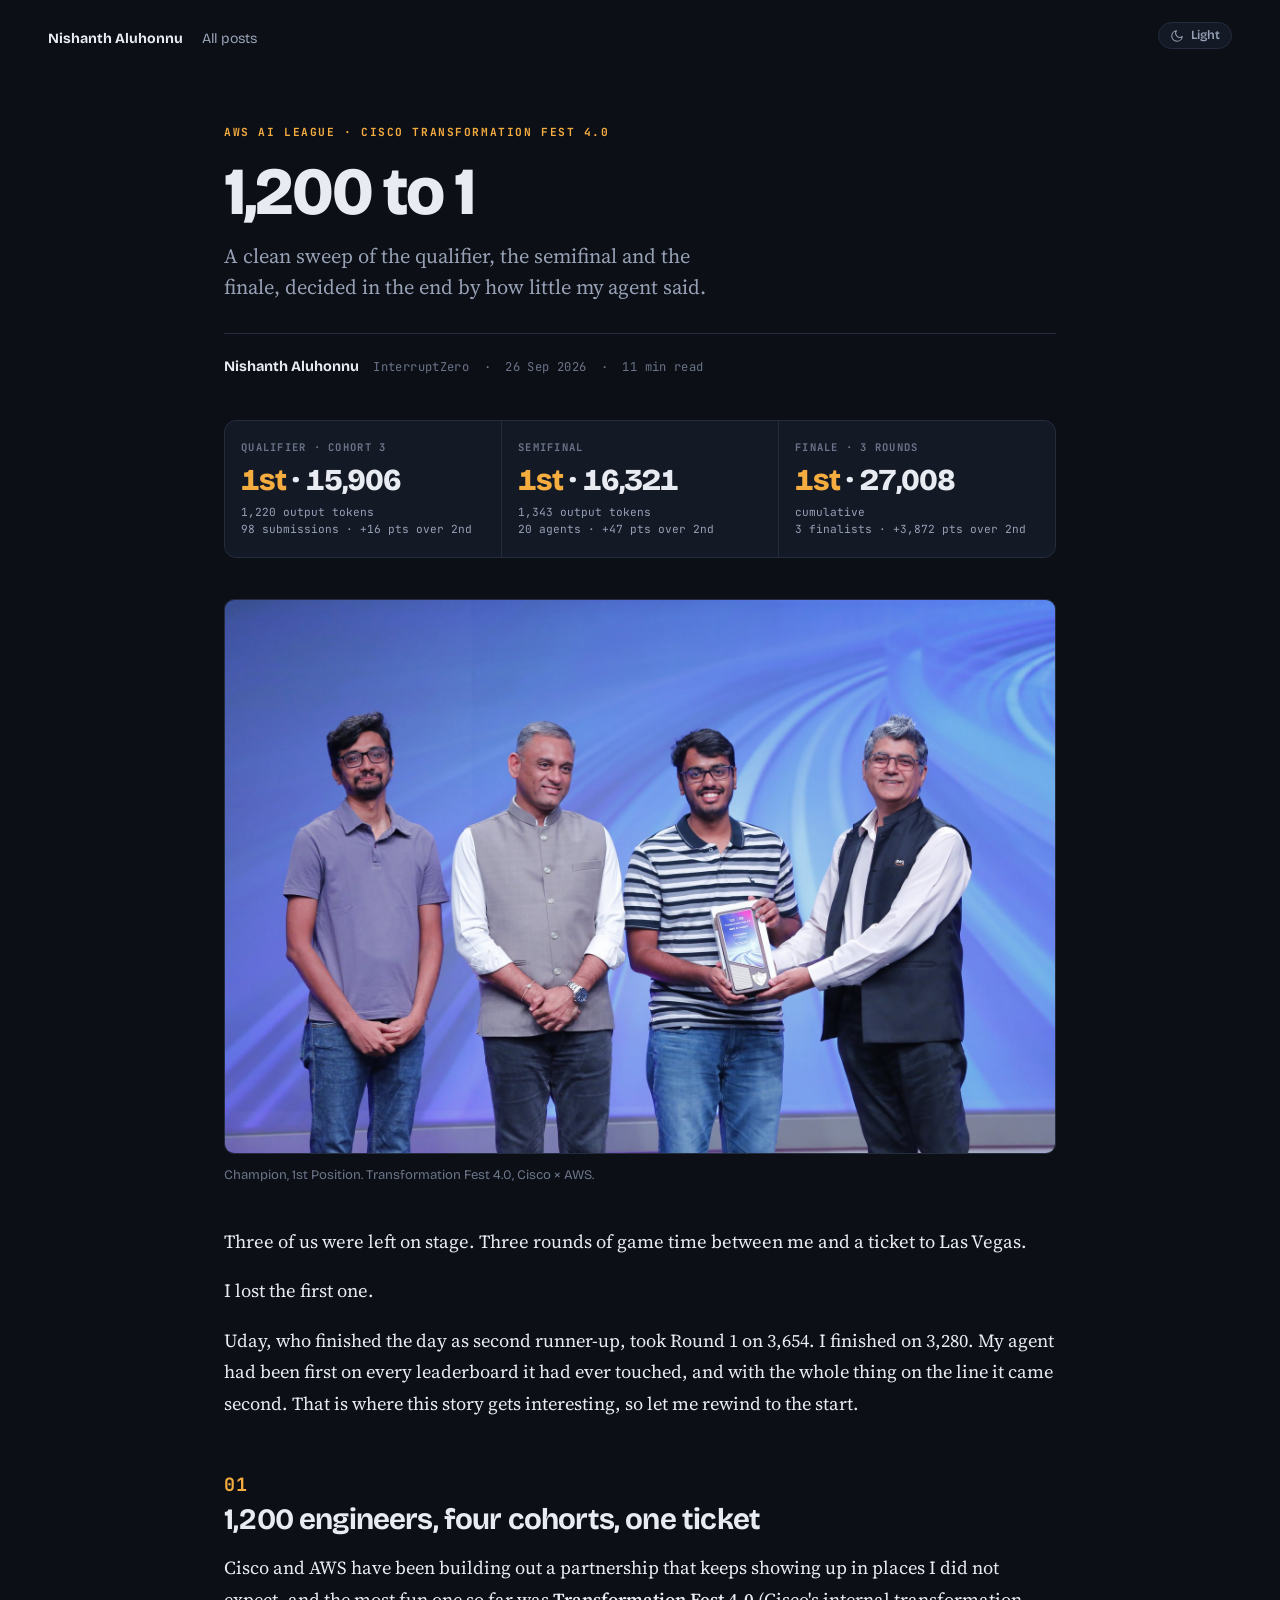
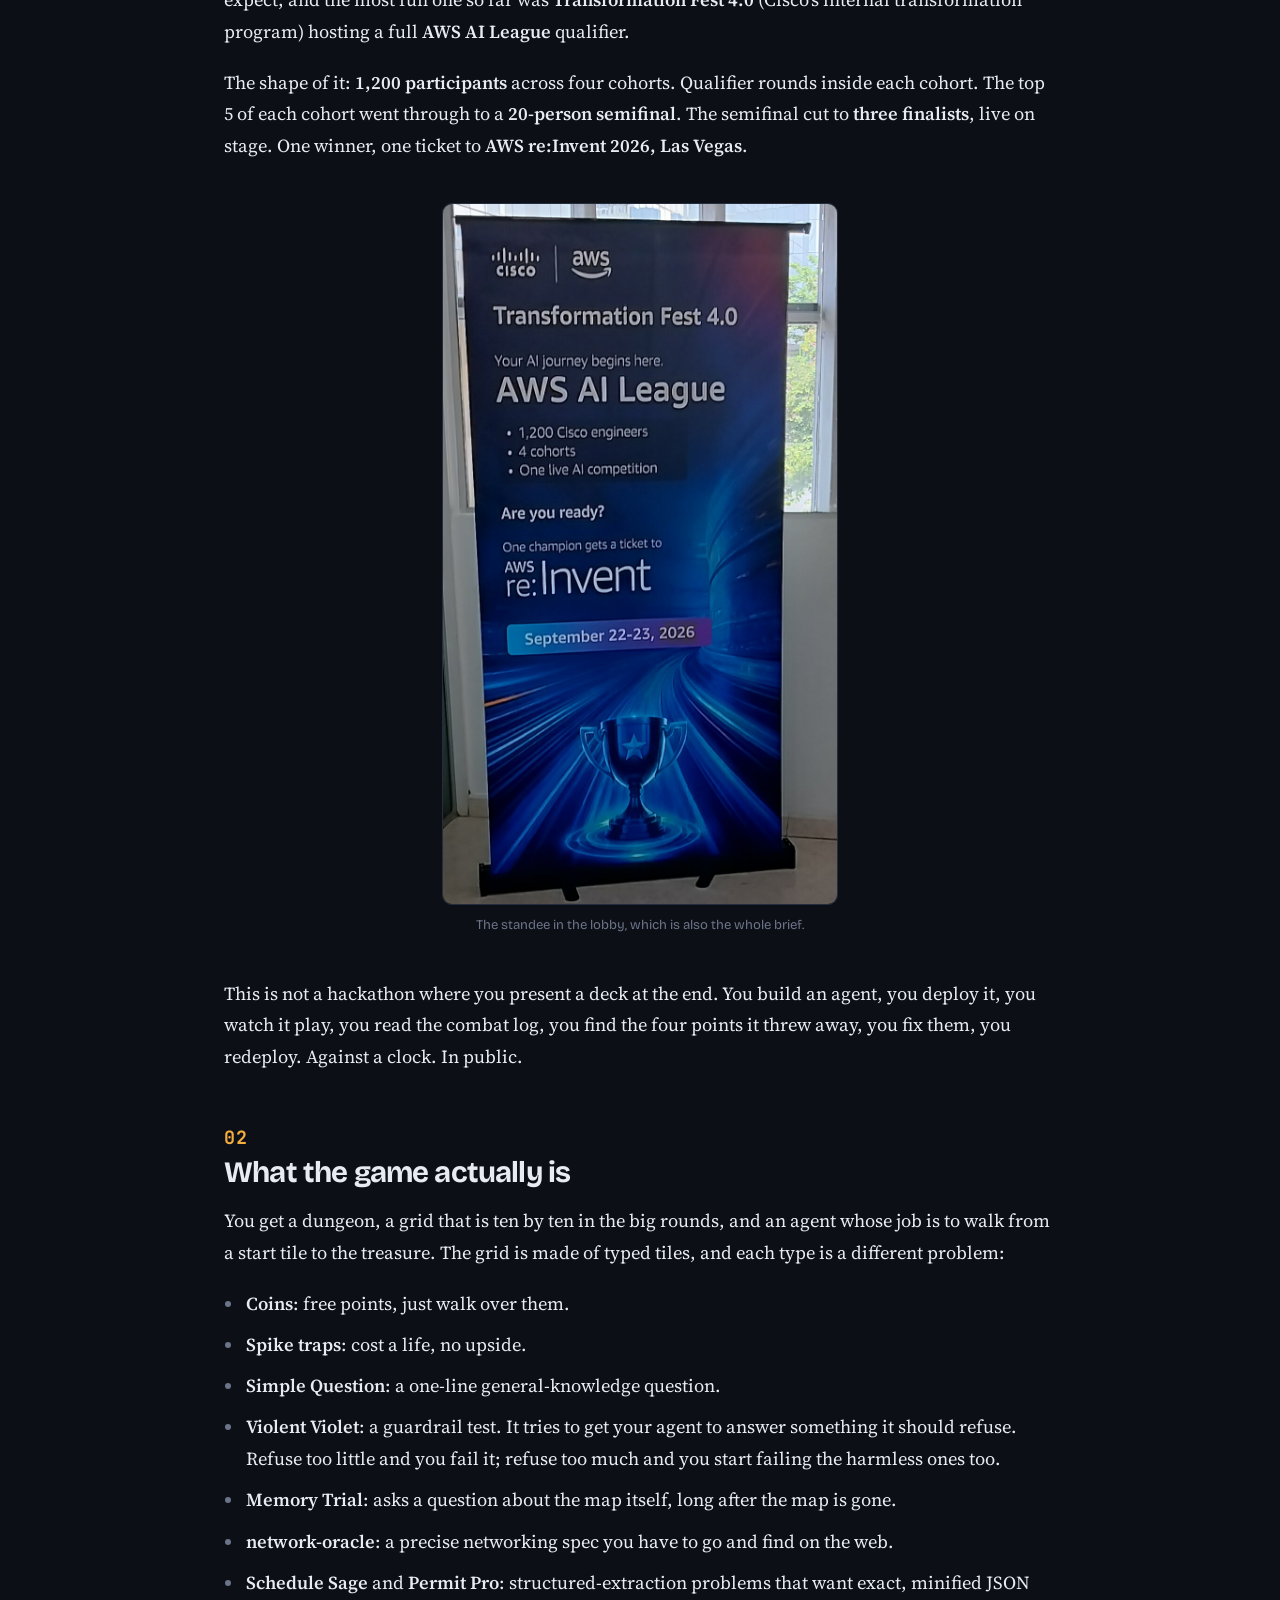
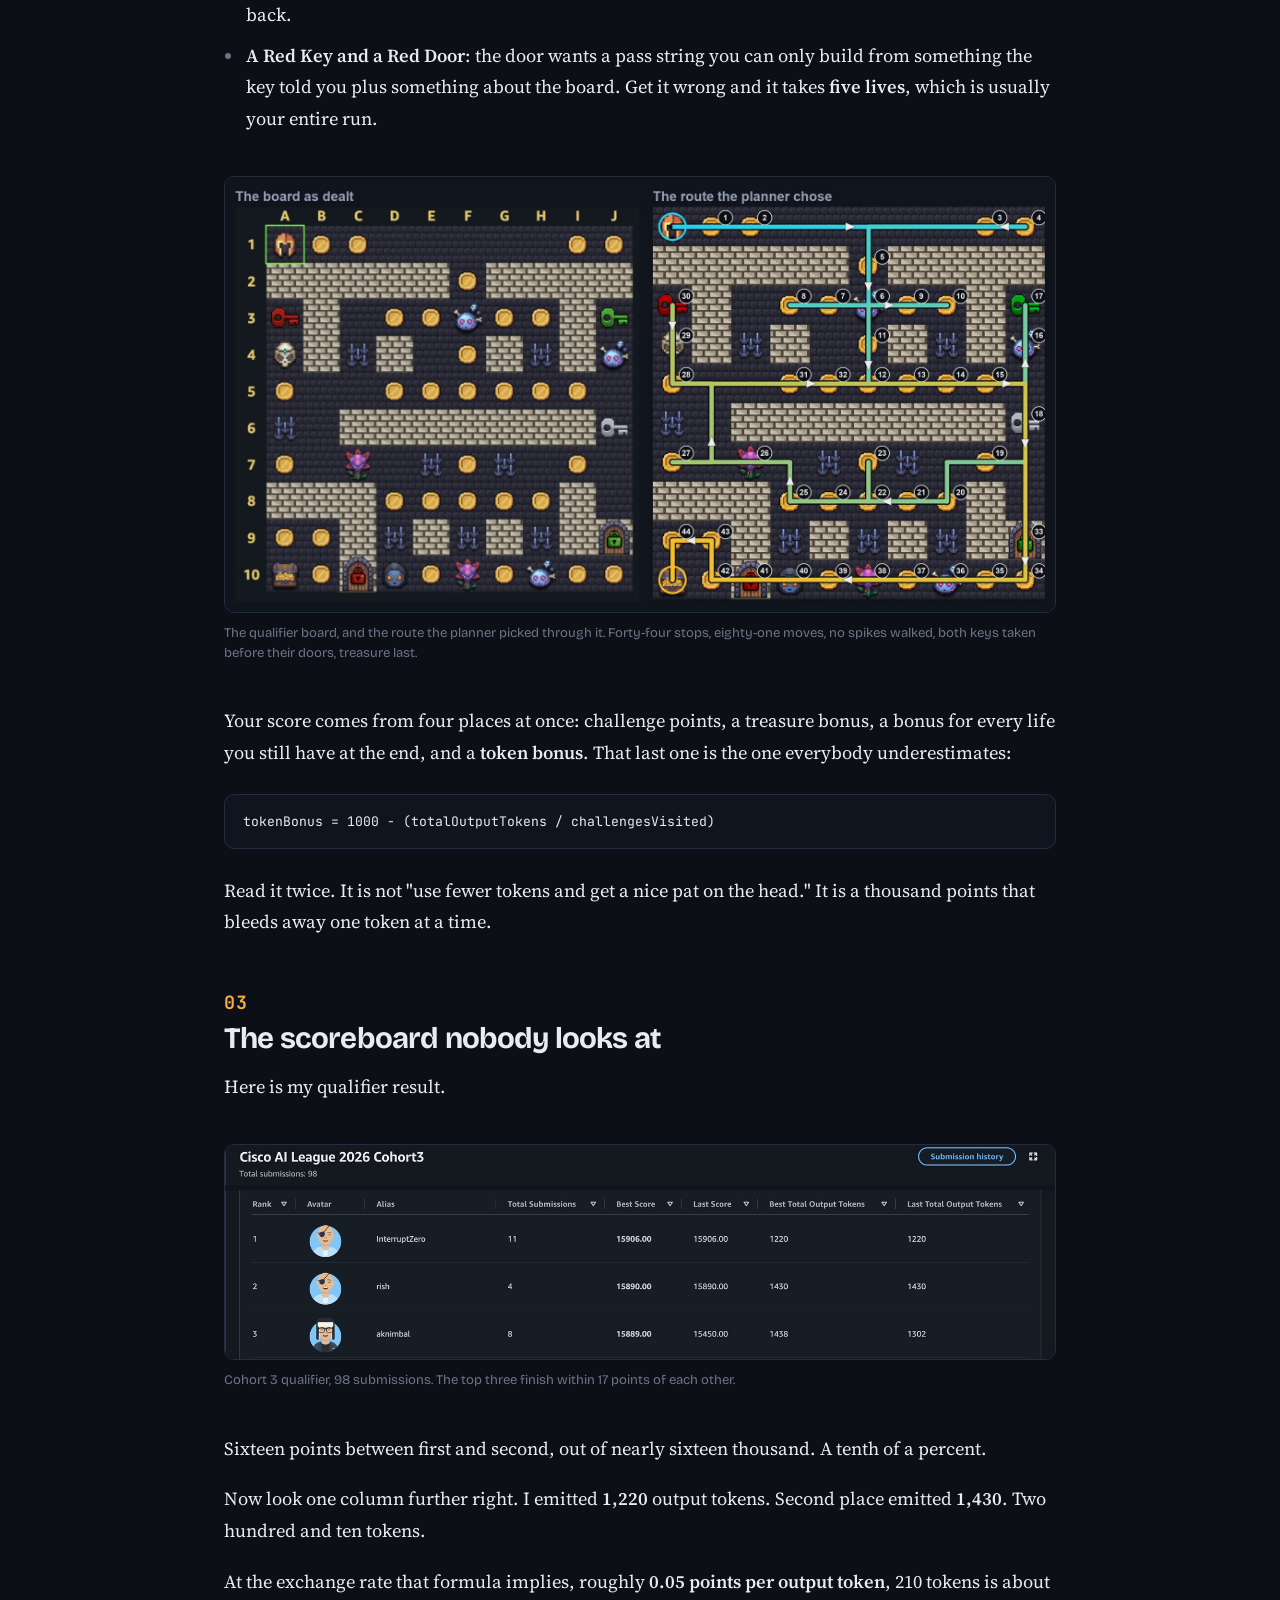
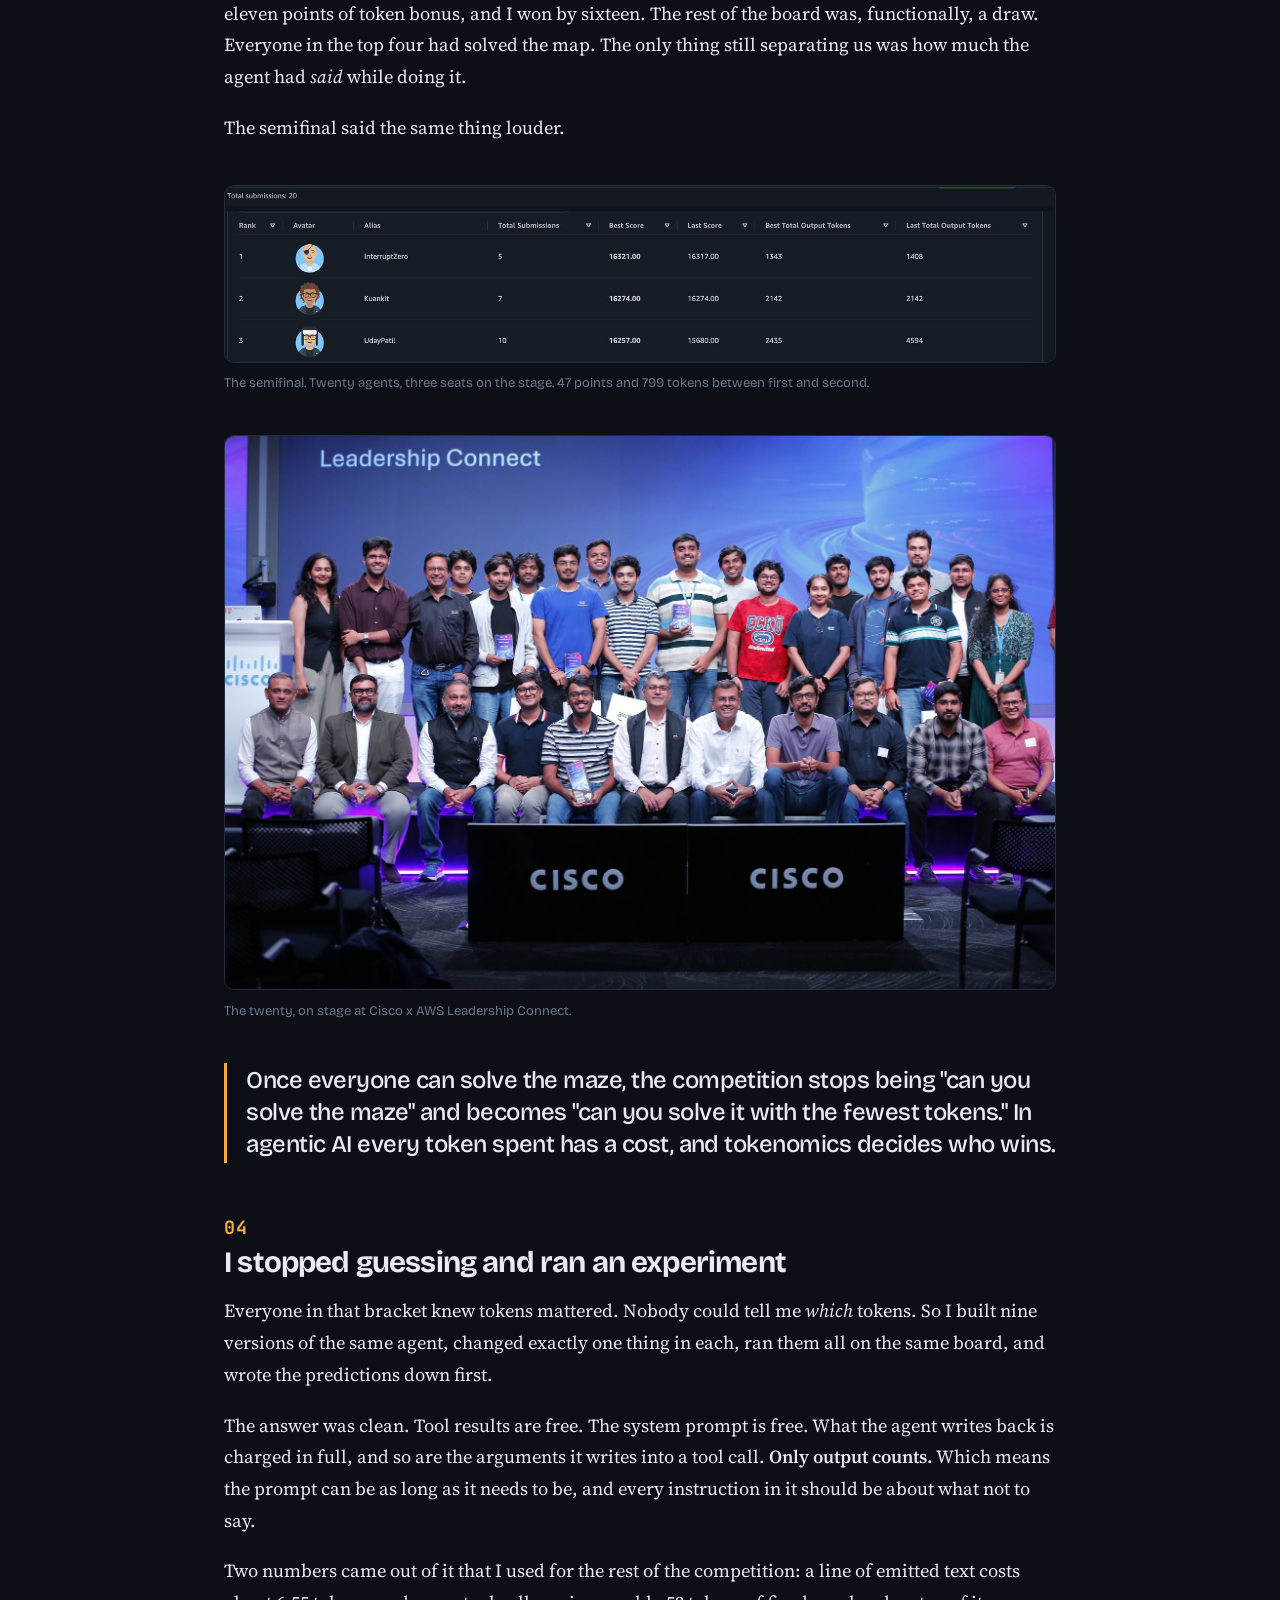
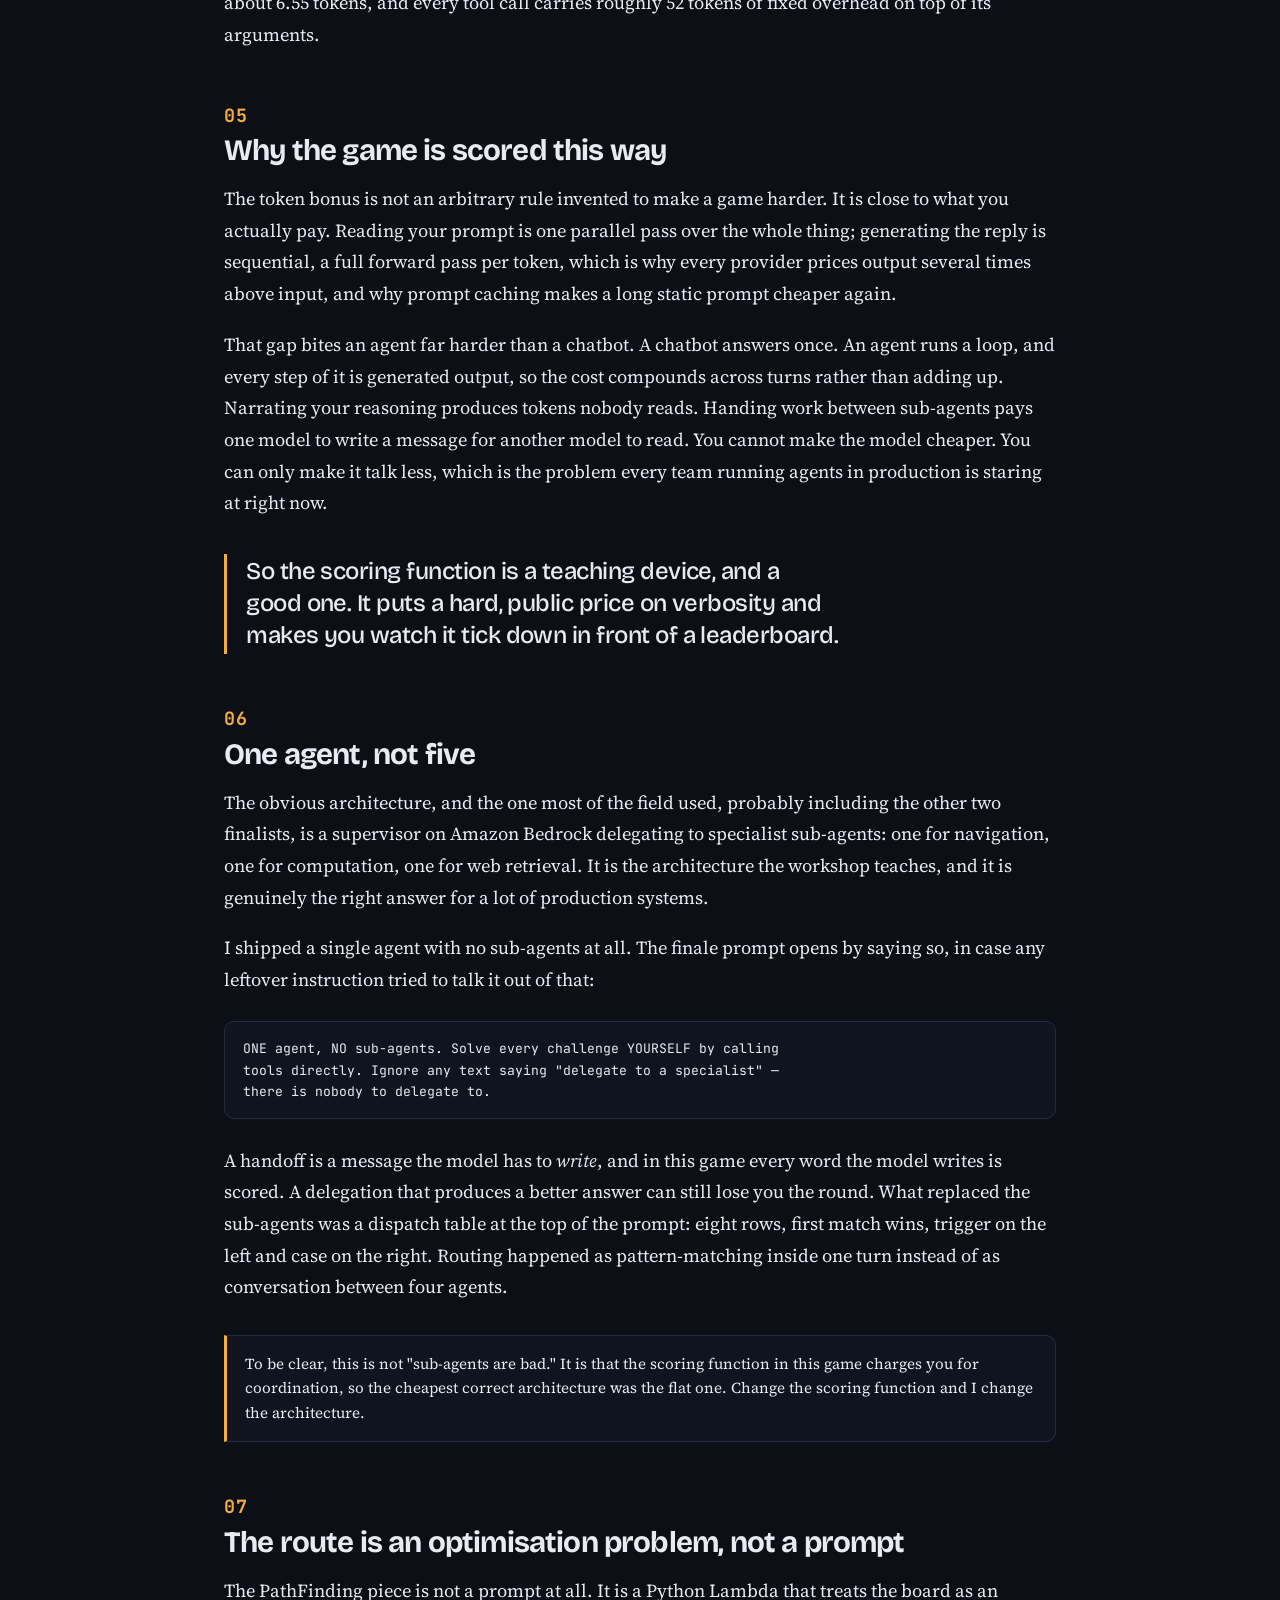
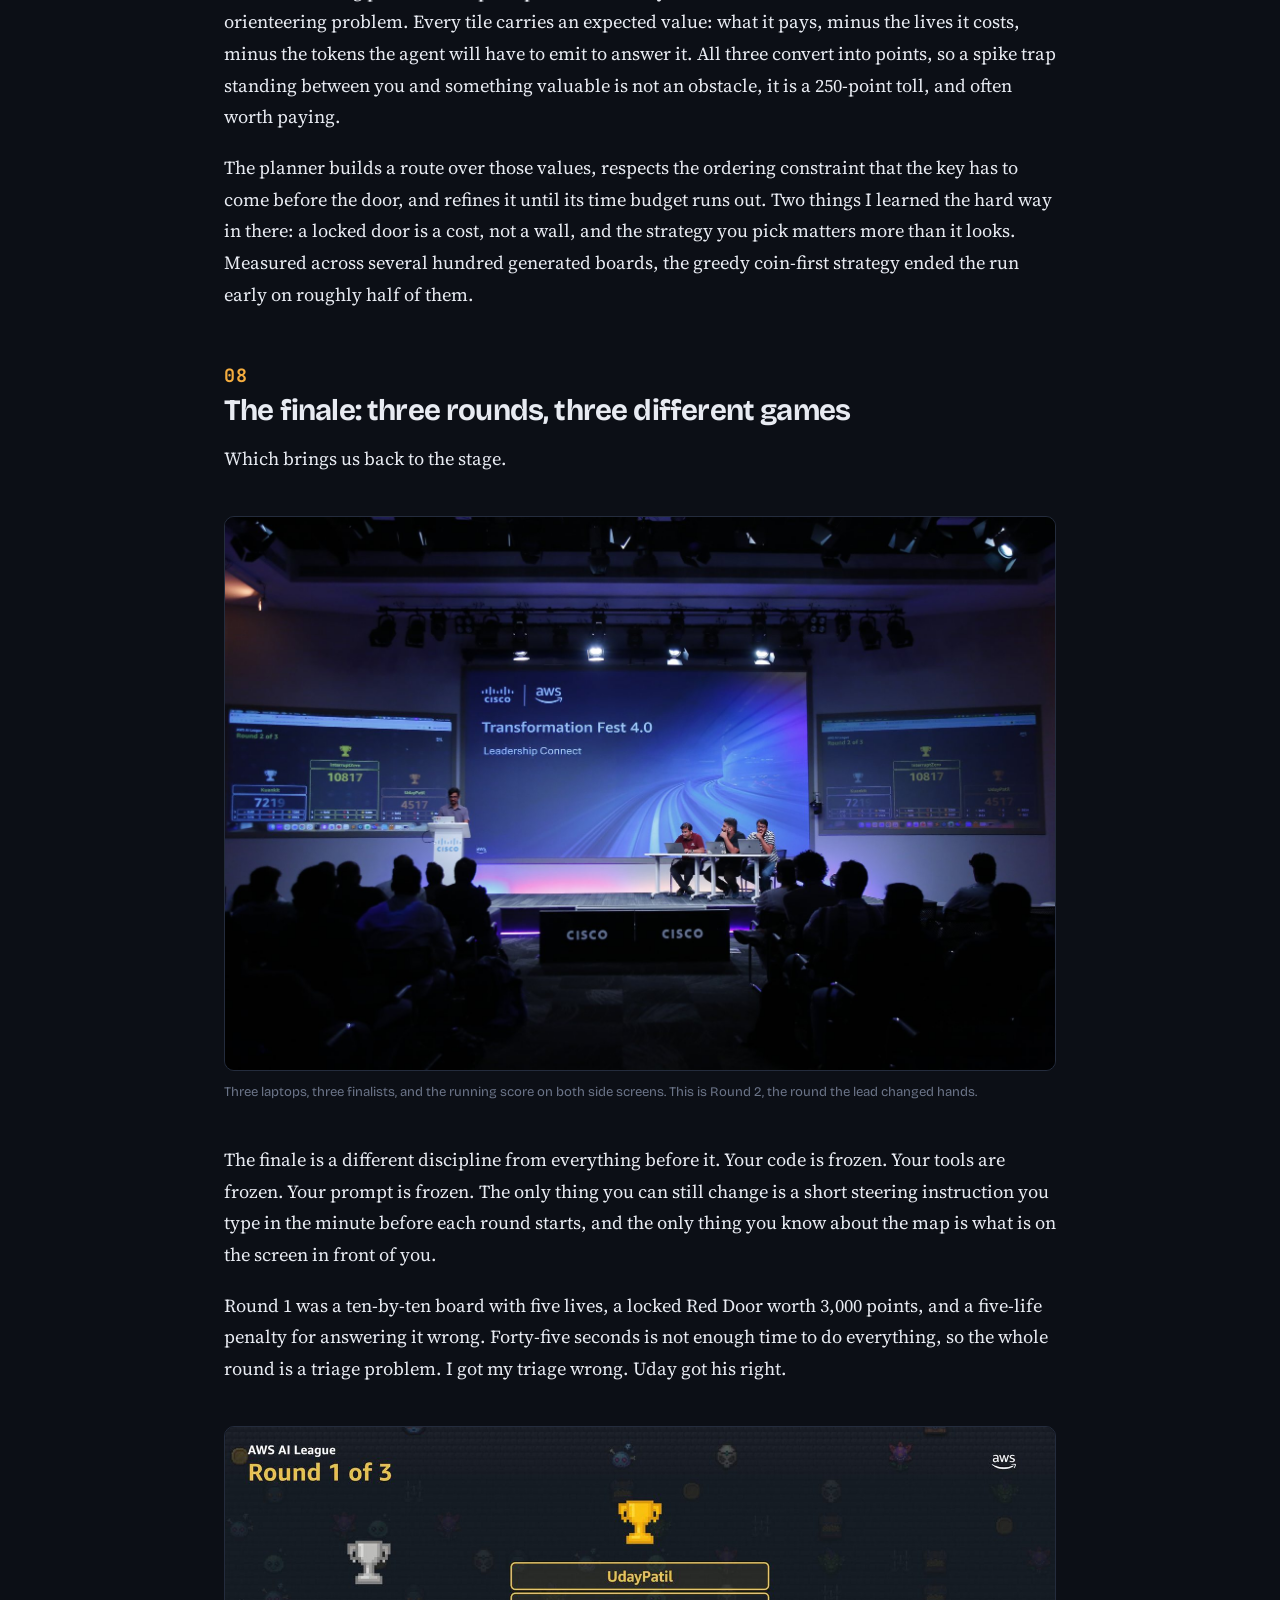
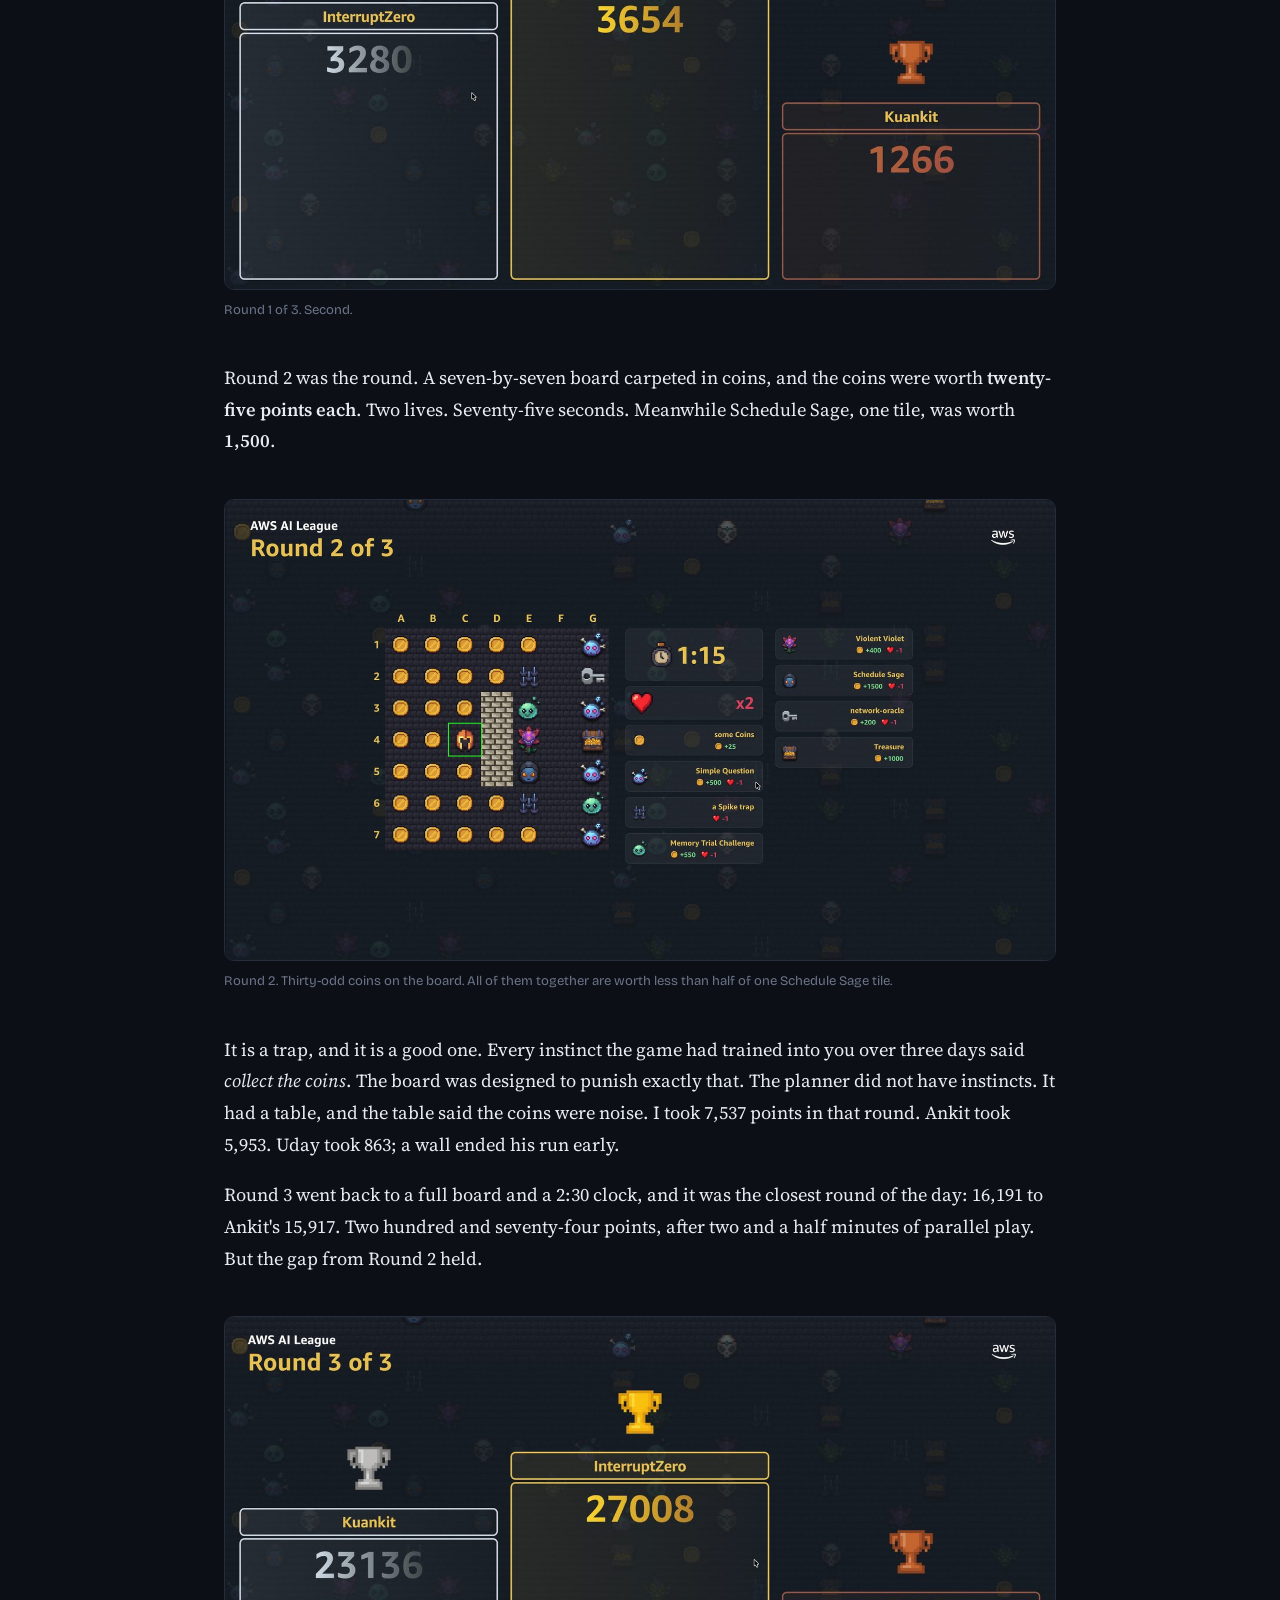
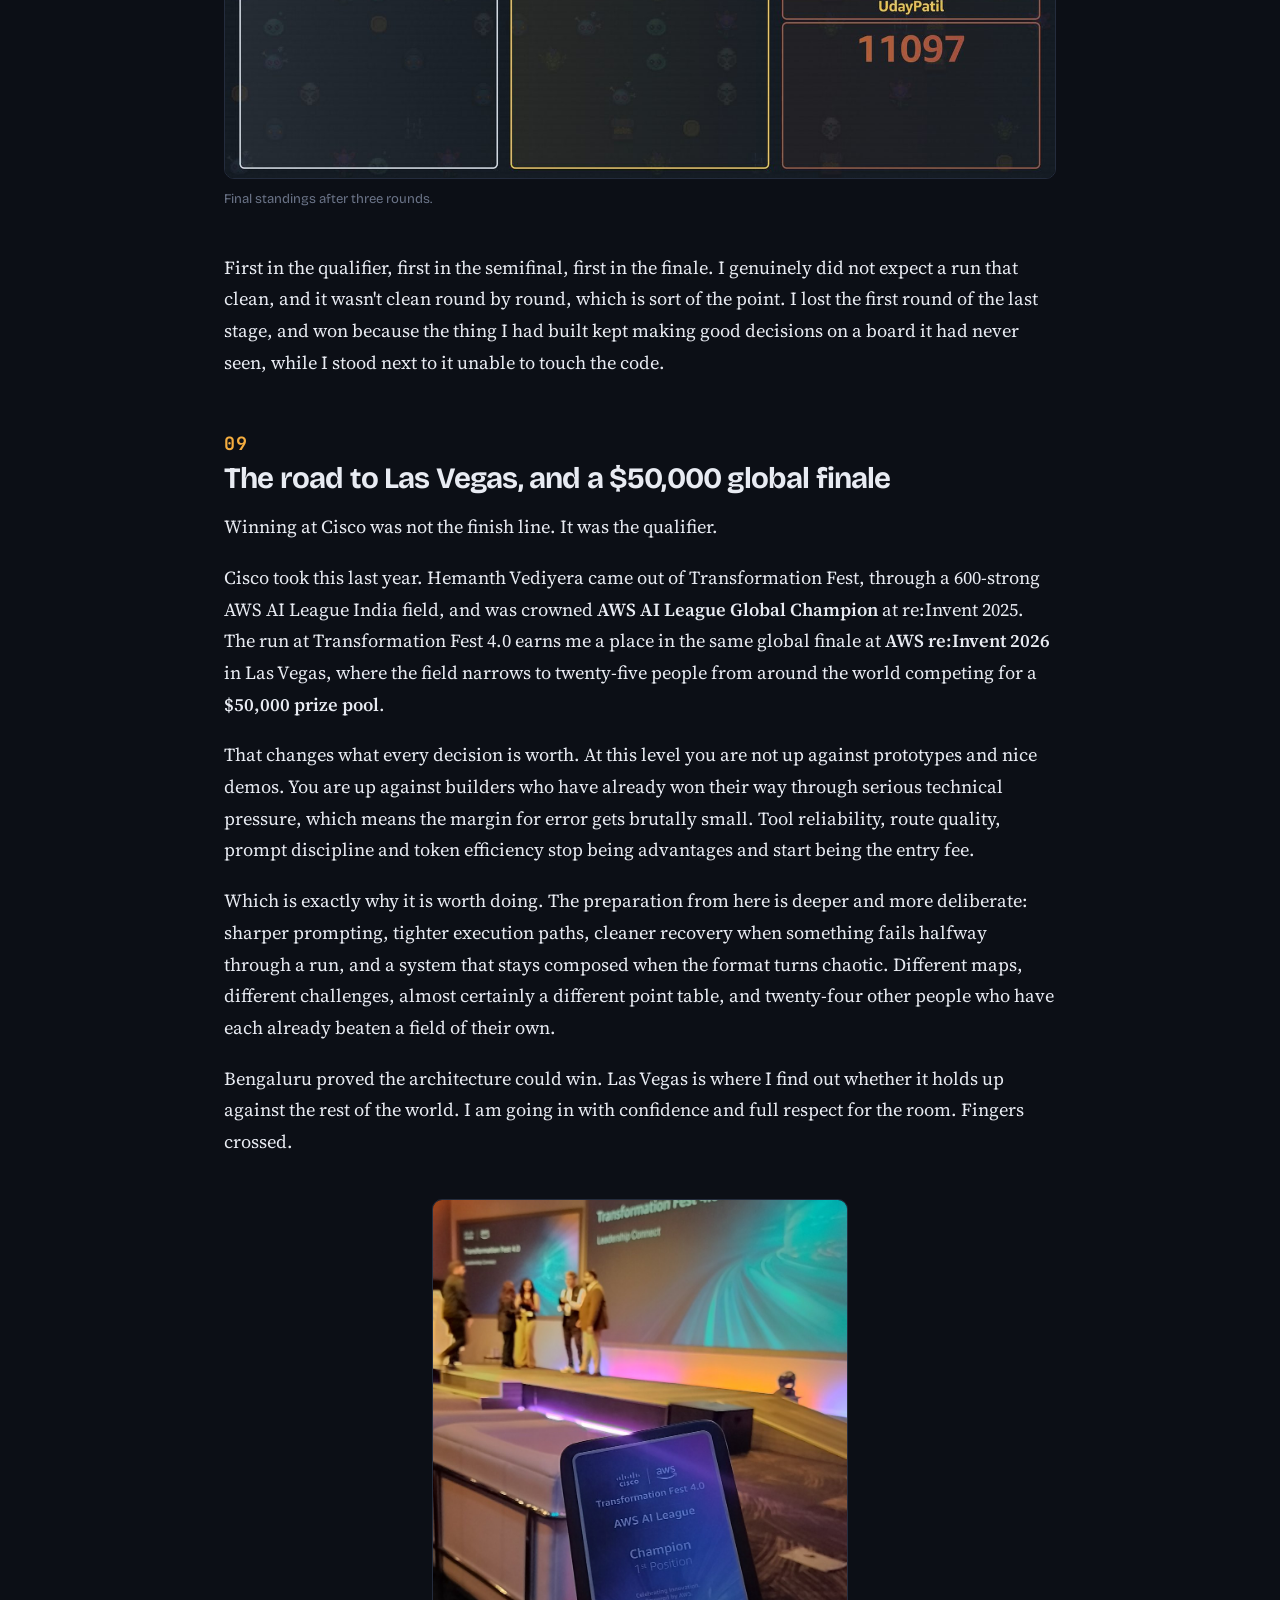
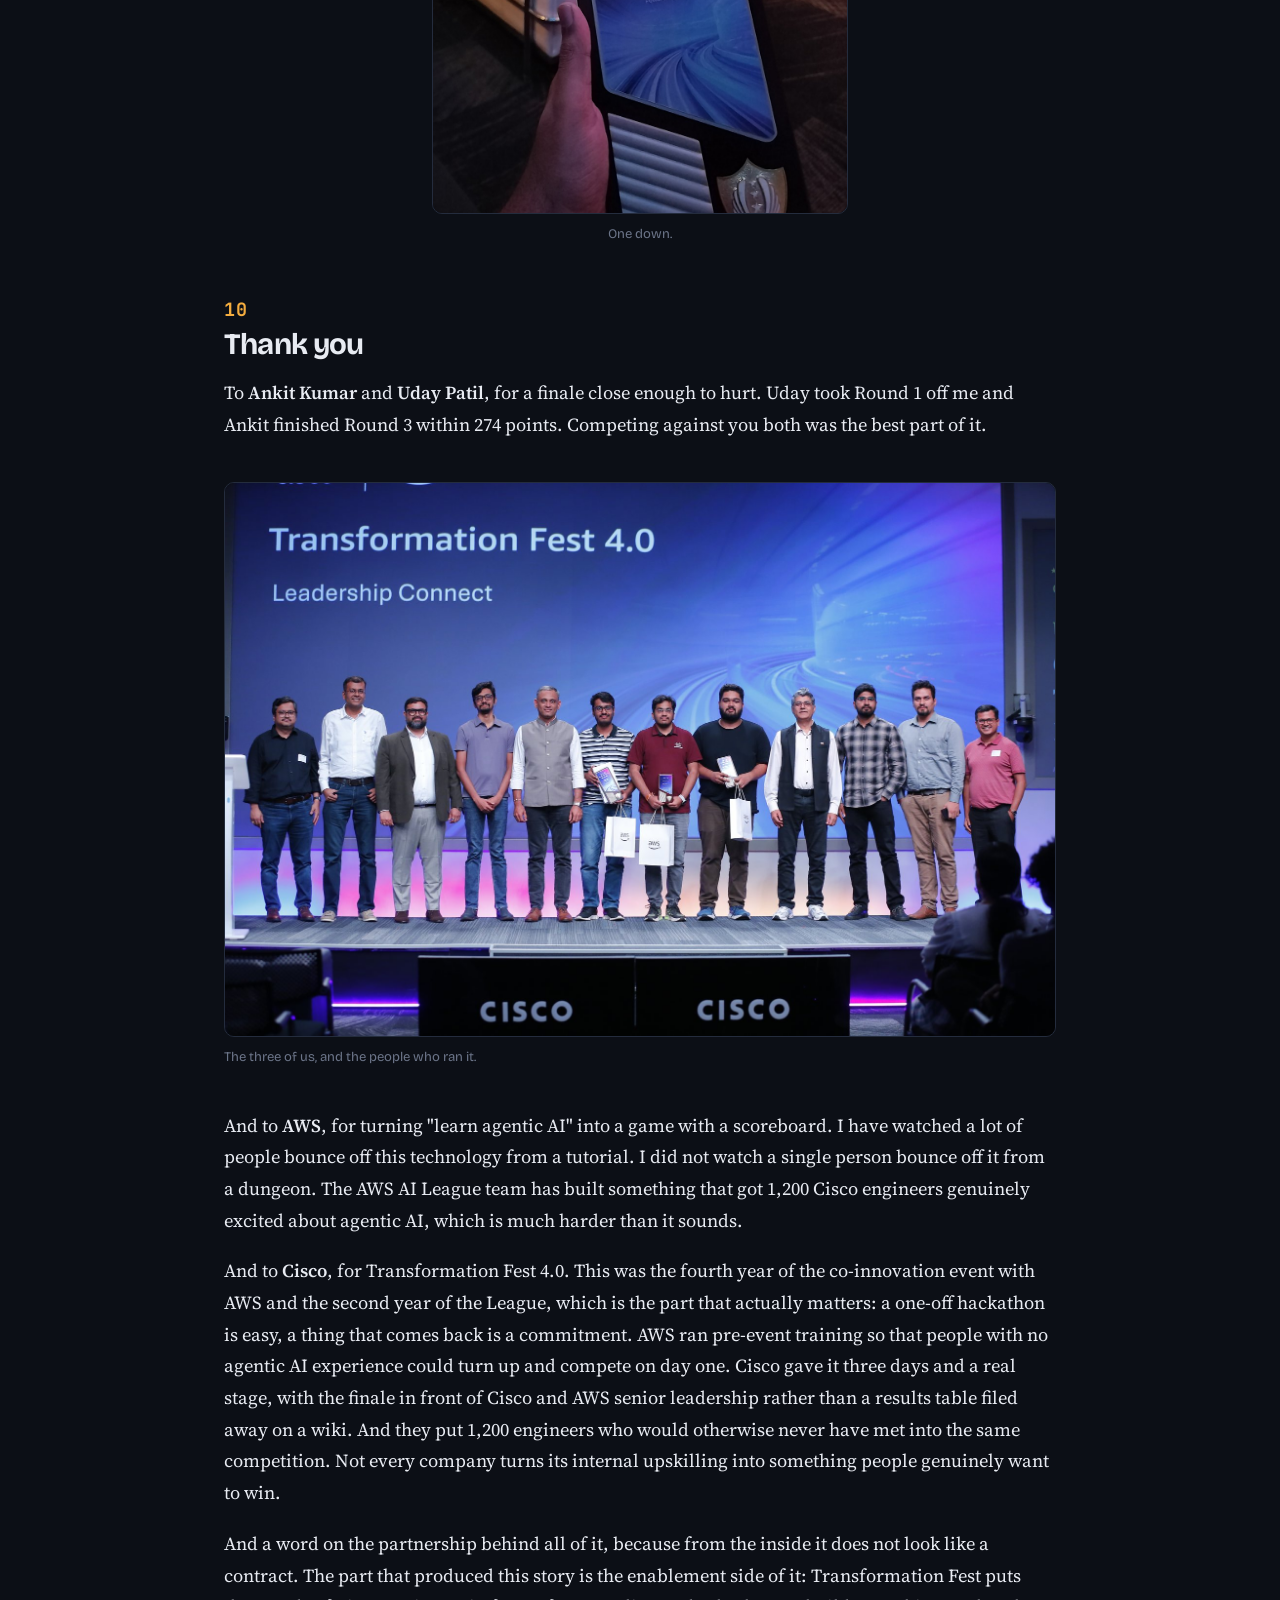
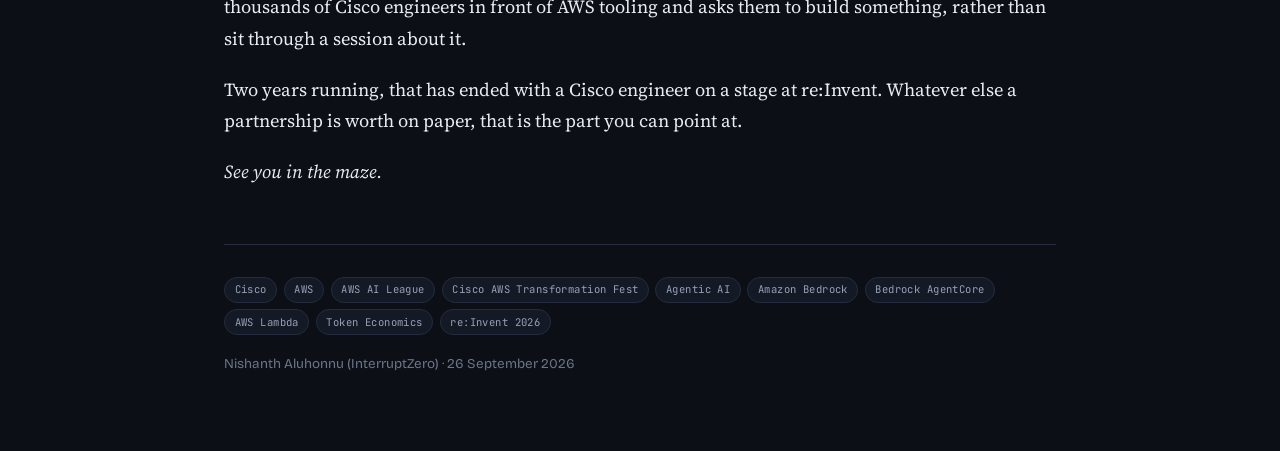
==== blog/aws-ai-league-cisco-2026/index.html @ eccb90d0 "Attribute pre-event training to AWS Co-Authored-By: Claude Opus 5 (1M context) <noreply@anthropic.co" ====
<!doctype html>
<html lang="en">
<head>
<meta charset="utf-8">
<script>try{var t=localStorage.getItem('theme');if(t==='light')document.documentElement.setAttribute('data-theme','light');}catch(e){}</script>
<meta name="viewport" content="width=device-width, initial-scale=1, viewport-fit=cover">
<title>1,200 to 1</title>
<meta name="description" content="How a single-agent, Lambda-heavy design swept the AWS AI League at Cisco Transformation Fest 4.0, and why the margin was output tokens.">
<meta property="og:type" content="article">
<meta property="og:title" content="1,200 to 1">
<meta property="og:description" content="How a single-agent, Lambda-heavy design swept the AWS AI League at Cisco Transformation Fest 4.0, and why the margin was output tokens.">
<meta property="og:image" content="https://nishu88.github.io/assets/img/hero-award.jpg">
<meta name="twitter:card" content="summary_large_image">
<link rel="icon" href="data:image/svg+xml,<svg xmlns='http://www.w3.org/2000/svg' viewBox='0 0 100 100'><text y='.9em' font-size='90'>&#127942;</text></svg>">
<link rel="stylesheet" href="https://fonts.googleapis.com/css2?family=Bricolage+Grotesque:opsz,wght@12..96,500;12..96,700;12..96,800&family=Source+Serif+4:ital,opsz,wght@0,8..60,400;0,8..60,600;1,8..60,400&family=JetBrains+Mono:wght@400;700&display=swap">
<link rel="stylesheet" href="../../assets/css/style.css">
</head>
<body>
<a class="skip" href="#main">Skip to main content</a>
<nav class="sitenav">
  <a class="brand" href="../../">Nishanth Aluhonnu</a>
  <a class="back" href="../../">All posts</a>
  <span class="spacer"></span>
  <button id="theme-toggle" type="button" aria-label="Switch to light theme">
    <svg class="i-moon" viewBox="0 0 24 24" aria-hidden="true"><path d="M21 12.8A9 9 0 1111.2 3a7 7 0 009.8 9.8z"/></svg>
    <svg class="i-sun" viewBox="0 0 24 24" aria-hidden="true"><circle cx="12" cy="12" r="4"/><path d="M12 2v2M12 20v2M4.9 4.9l1.4 1.4M17.7 17.7l1.4 1.4M2 12h2M20 12h2M4.9 19.1l1.4-1.4M17.7 6.3l1.4-1.4"/></svg>
    <span id="theme-label">Light</span>
  </button>
</nav>
<main id="main">
<div class="wrap">
  <header class="masthead col">
    <p class="kicker">AWS AI League · Cisco Transformation Fest 4.0</p>
    <h1>1,200 to 1<span class="thin"></span></h1>
    <p class="deck">A clean sweep of the qualifier, the semifinal and the finale, decided in the end by how little my agent said.</p>
    <div class="byline">
      <span class="who">Nishanth Aluhonnu</span>
      <span class="meta">InterruptZero</span>
      <span class="meta">·</span>
      <span class="meta">26 Sep 2026</span>
      <span class="meta">·</span>
      <span class="meta">11 min read</span>
    </div>
  </header>

  <div class="col">
    <div class="board">
      <div class="cell">
        <p class="stage">Qualifier · Cohort 3</p>
        <p class="score"><span class="rank">1st</span> · 15,906</p>
        <p class="sub">1,220 output tokens<br>98 submissions · +16 pts over 2nd</p>
      </div>
      <div class="cell">
        <p class="stage">Semifinal</p>
        <p class="score"><span class="rank">1st</span> · 16,321</p>
        <p class="sub">1,343 output tokens<br>20 agents · +47 pts over 2nd</p>
      </div>
      <div class="cell">
        <p class="stage">Finale · 3 rounds</p>
        <p class="score"><span class="rank">1st</span> · 27,008</p>
        <p class="sub">cumulative<br>3 finalists · +3,872 pts over 2nd</p>
      </div>
    </div>

    <figure>
      <img src="../../assets/img/hero-award.jpg" alt="Receiving the AWS AI League champion award on stage at Cisco Transformation Fest 4.0. The plaque reads Champion, 1st Position.">
      <figcaption>Champion, 1st Position. Transformation Fest 4.0, Cisco × AWS.</figcaption>
    </figure>

    <p class="lede">Three of us were left on stage. Three rounds of game time between me and a ticket to Las Vegas.</p>

    <p class="lede">I lost the first one.</p>

    <p>Uday, who finished the day as second runner-up, took Round 1 on 3,654. I finished on 3,280. My agent had been first on every leaderboard it had ever touched, and with the whole thing on the line it came second. That is where this story gets interesting, so let me rewind to the start.</p>

    <h2><span class="num">01</span>1,200 engineers, four cohorts, one ticket</h2>

    <p>Cisco and AWS have been building out a partnership that keeps showing up in places I did not expect, and the most fun one so far was <strong>Transformation Fest 4.0</strong> (Cisco's internal transformation program) hosting a full <strong>AWS AI League</strong> qualifier.</p>

    <p>The shape of it: <strong>1,200 participants</strong> across four cohorts. Qualifier rounds inside each cohort. The top 5 of each cohort went through to a <strong>20-person semifinal</strong>. The semifinal cut to <strong>three finalists</strong>, live on stage. One winner, one ticket to <strong>AWS re:Invent 2026, Las Vegas</strong>.</p>

    <figure class="portrait">
      <img src="../../assets/img/event-banner.jpg" alt="Event standee reading: Cisco and AWS, Transformation Fest 4.0, Your AI journey begins here, AWS AI League: 1,200 Cisco engineers, 4 cohorts, One live AI competition. One champion gets a ticket to AWS re:Invent. September 22 to 23, 2026.">
      <figcaption>The standee in the lobby, which is also the whole brief.</figcaption>
    </figure>

    <p>This is not a hackathon where you present a deck at the end. You build an agent, you deploy it, you watch it play, you read the combat log, you find the four points it threw away, you fix them, you redeploy. Against a clock. In public.</p>

    <h2><span class="num">02</span>What the game actually is</h2>

    <p>You get a dungeon, a grid that is ten by ten in the big rounds, and an agent whose job is to walk from a start tile to the treasure. The grid is made of typed tiles, and each type is a different problem:</p>

    <ul>
      <li><strong>Coins</strong>: free points, just walk over them.</li>
      <li><strong>Spike traps</strong>: cost a life, no upside.</li>
      <li><strong>Simple Question</strong>: a one-line general-knowledge question.</li>
      <li><strong>Violent Violet</strong>: a guardrail test. It tries to get your agent to answer something it should refuse. Refuse too little and you fail it; refuse too much and you start failing the harmless ones too.</li>
      <li><strong>Memory Trial</strong>: asks a question about the map itself, long after the map is gone.</li>
      <li><strong>network-oracle</strong>: a precise networking spec you have to go and find on the web.</li>
      <li><strong>Schedule Sage</strong> and <strong>Permit Pro</strong>: structured-extraction problems that want exact, minified JSON back.</li>
      <li><strong>A Red Key and a Red Door</strong>: the door wants a pass string you can only build from something the key told you plus something about the board. Get it wrong and it takes <strong>five lives</strong>, which is usually your entire run.</li>
    </ul>

    <figure class="bleed">
      <img src="../../assets/img/qualifier-map-and-route.jpg" alt="Left: the qualifier dungeon, a ten by ten grid of coins, spike traps, challenge tiles, two keys, two locked doors and a treasure chest. Right: the same board with the planner's route drawn over it as 44 numbered stops, colour-coded by leg.">
      <figcaption>The qualifier board, and the route the planner picked through it. Forty-four stops, eighty-one moves, no spikes walked, both keys taken before their doors, treasure last.</figcaption>
    </figure>

    <p>Your score comes from four places at once: challenge points, a treasure bonus, a bonus for every life you still have at the end, and a <strong>token bonus</strong>. That last one is the one everybody underestimates:</p>

<pre><code>tokenBonus = 1000 − (totalOutputTokens / challengesVisited)</code></pre>

    <p>Read it twice. It is not "use fewer tokens and get a nice pat on the head." It is a thousand points that bleeds away one token at a time.</p>

    <h2><span class="num">03</span>The scoreboard nobody looks at</h2>

    <p>Here is my qualifier result.</p>

    <figure class="bleed">
      <img src="../../assets/img/qualifier-leaderboard.jpg" alt="Cisco AI League 2026 Cohort 3 qualifier leaderboard. Rank 1 InterruptZero, best score 15906.00, 1220 output tokens. Rank 2 rish, 15890.00, 1430 tokens. Rank 3 aknimbal, 15889.00, 1438 tokens.">
      <figcaption>Cohort 3 qualifier, 98 submissions. The top three finish within 17 points of each other.</figcaption>
    </figure>

    <p>Sixteen points between first and second, out of nearly sixteen thousand. A tenth of a percent.</p>

    <p>Now look one column further right. I emitted <strong>1,220</strong> output tokens. Second place emitted <strong>1,430</strong>. Two hundred and ten tokens.</p>

    <p>At the exchange rate that formula implies, roughly <strong>0.05 points per output token</strong>, 210 tokens is about eleven points of token bonus, and I won by sixteen. The rest of the board was, functionally, a draw. Everyone in the top four had solved the map. The only thing still separating us was how much the agent had <em>said</em> while doing it.</p>

    <p>The semifinal said the same thing louder.</p>

    <figure class="bleed">
      <img src="../../assets/img/semifinal-leaderboard.jpg" alt="Semifinal leaderboard. Rank 1 InterruptZero 16321.00 with 1343 output tokens, rank 2 Kuankit 16274.00 with 2142, rank 3 UdayPatil 16257.00 with 2435.">
      <figcaption>The semifinal. Twenty agents, three seats on the stage. 47 points and 799 tokens between first and second.</figcaption>
    </figure>

    <figure class="bleed">
      <img src="../../assets/img/top20.jpg" alt="The AWS AI League top twenty on stage at Cisco x AWS Leadership Connect, with the Cisco and AWS leadership team seated in front.">
      <figcaption>The twenty, on stage at Cisco x AWS Leadership Connect.</figcaption>
    </figure>

    <p class="pull">Once everyone can solve the maze, the competition stops being "can you solve the maze" and becomes "can you solve it with the fewest tokens." In agentic AI every token spent has a cost, and tokenomics decides who wins.</p>

    <h2><span class="num">04</span>I stopped guessing and ran an experiment</h2>

    <p>Everyone in that bracket knew tokens mattered. Nobody could tell me <em>which</em> tokens. So I built nine versions of the same agent, changed exactly one thing in each, ran them all on the same board, and wrote the predictions down first.</p>

    <p>The answer was clean. Tool results are free. The system prompt is free. What the agent writes back is charged in full, and so are the arguments it writes into a tool call. <strong>Only output counts.</strong> Which means the prompt can be as long as it needs to be, and every instruction in it should be about what not to say.</p>

    <p>Two numbers came out of it that I used for the rest of the competition: a line of emitted text costs about 6.55 tokens, and every tool call carries roughly 52 tokens of fixed overhead on top of its arguments.</p>

    <h2><span class="num">05</span>Why the game is scored this way</h2>

    <p>The token bonus is not an arbitrary rule invented to make a game harder. It is close to what you actually pay. Reading your prompt is one parallel pass over the whole thing; generating the reply is sequential, a full forward pass per token, which is why every provider prices output several times above input, and why prompt caching makes a long static prompt cheaper again.</p>

    <p>That gap bites an agent far harder than a chatbot. A chatbot answers once. An agent runs a loop, and every step of it is generated output, so the cost compounds across turns rather than adding up. Narrating your reasoning produces tokens nobody reads. Handing work between sub-agents pays one model to write a message for another model to read. You cannot make the model cheaper. You can only make it talk less, which is the problem every team running agents in production is staring at right now.</p>

    <p class="pull">So the scoring function is a teaching device, and a good one. It puts a hard, public price on verbosity and makes you watch it tick down in front of a leaderboard.</p>

    <h2><span class="num">06</span>One agent, not five</h2>

    <p>The obvious architecture, and the one most of the field used, probably including the other two finalists, is a supervisor on Amazon Bedrock delegating to specialist sub-agents: one for navigation, one for computation, one for web retrieval. It is the architecture the workshop teaches, and it is genuinely the right answer for a lot of production systems.</p>

    <p>I shipped a single agent with no sub-agents at all. The finale prompt opens by saying so, in case any leftover instruction tried to talk it out of that:</p>

<pre><code>ONE agent, NO sub-agents. Solve every challenge YOURSELF by calling
tools directly. Ignore any text saying "delegate to a specialist" —
there is nobody to delegate to.</code></pre>

    <p>A handoff is a message the model has to <em>write</em>, and in this game every word the model writes is scored. A delegation that produces a better answer can still lose you the round. What replaced the sub-agents was a dispatch table at the top of the prompt: eight rows, first match wins, trigger on the left and case on the right. Routing happened as pattern-matching inside one turn instead of as conversation between four agents.</p>

    <div class="note">
      <p>To be clear, this is not "sub-agents are bad." It is that the scoring function in this game charges you for coordination, so the cheapest correct architecture was the flat one. Change the scoring function and I change the architecture.</p>
    </div>

    <h2><span class="num">07</span>The route is an optimisation problem, not a prompt</h2>

    <p>The PathFinding piece is not a prompt at all. It is a Python Lambda that treats the board as an orienteering problem. Every tile carries an expected value: what it pays, minus the lives it costs, minus the tokens the agent will have to emit to answer it. All three convert into points, so a spike trap standing between you and something valuable is not an obstacle, it is a 250-point toll, and often worth paying.</p>

    <p>The planner builds a route over those values, respects the ordering constraint that the key has to come before the door, and refines it until its time budget runs out. Two things I learned the hard way in there: a locked door is a cost, not a wall, and the strategy you pick matters more than it looks. Measured across several hundred generated boards, the greedy coin-first strategy ended the run early on roughly half of them.</p>

    <h2><span class="num">08</span>The finale: three rounds, three different games</h2>

    <p>Which brings us back to the stage.</p>

    <figure class="bleed">
      <img src="../../assets/img/finals-stage.jpg" alt="The AWS AI League finale in progress: three finalists at a table with laptops, a silhouetted audience, and the live Round 2 of 3 leaderboard mirrored on screens either side of the stage.">
      <figcaption>Three laptops, three finalists, and the running score on both side screens. This is Round 2, the round the lead changed hands.</figcaption>
    </figure>

    <p>The finale is a different discipline from everything before it. Your code is frozen. Your tools are frozen. Your prompt is frozen. The only thing you can still change is a short steering instruction you type in the minute before each round starts, and the only thing you know about the map is what is on the screen in front of you.</p>

    <p>Round 1 was a ten-by-ten board with five lives, a locked Red Door worth 3,000 points, and a five-life penalty for answering it wrong. Forty-five seconds is not enough time to do everything, so the whole round is a triage problem. I got my triage wrong. Uday got his right.</p>

    <figure class="bleed">
      <img src="../../assets/img/finale-r1-podium.jpg" alt="Finale Round 1 of 3 podium: UdayPatil first with 3654, InterruptZero second with 3280, Kuankit third with 1266.">
      <figcaption>Round 1 of 3. Second.</figcaption>
    </figure>

    <p>Round 2 was the round. A seven-by-seven board carpeted in coins, and the coins were worth <strong>twenty-five points each</strong>. Two lives. Seventy-five seconds. Meanwhile Schedule Sage, one tile, was worth <strong>1,500</strong>.</p>

    <figure class="bleed">
      <img src="../../assets/img/finale-r2-board.jpg" alt="Finale Round 2: a seven by seven board almost entirely covered in coin tiles, with a 1:15 clock, two lives, coins worth 25 points each and Schedule Sage worth 1500.">
      <figcaption>Round 2. Thirty-odd coins on the board. All of them together are worth less than half of one Schedule Sage tile.</figcaption>
    </figure>

    <p>It is a trap, and it is a good one. Every instinct the game had trained into you over three days said <em>collect the coins</em>. The board was designed to punish exactly that. The planner did not have instincts. It had a table, and the table said the coins were noise. I took 7,537 points in that round. Ankit took 5,953. Uday took 863; a wall ended his run early.</p>

    <p>Round 3 went back to a full board and a 2:30 clock, and it was the closest round of the day: 16,191 to Ankit's 15,917. Two hundred and seventy-four points, after two and a half minutes of parallel play. But the gap from Round 2 held.</p>

    <figure class="bleed">
      <img src="../../assets/img/finale-r3-podium.jpg" alt="Final standings after three rounds: InterruptZero 27008, Kuankit 23136, UdayPatil 11097.">
      <figcaption>Final standings after three rounds.</figcaption>
    </figure>

    <p>First in the qualifier, first in the semifinal, first in the finale. I genuinely did not expect a run that clean, and it wasn't clean round by round, which is sort of the point. I lost the first round of the last stage, and won because the thing I had built kept making good decisions on a board it had never seen, while I stood next to it unable to touch the code.</p>

    <h2><span class="num">09</span>The road to Las Vegas, and a $50,000 global finale</h2>

    <p>Winning at Cisco was not the finish line. It was the qualifier.</p>

    <p>Cisco took this last year. Hemanth Vediyera came out of Transformation Fest, through a 600-strong AWS AI League India field, and was crowned <strong>AWS AI League Global Champion</strong> at re:Invent 2025. The run at Transformation Fest 4.0 earns me a place in the same global finale at <strong>AWS re:Invent 2026</strong> in Las Vegas, where the field narrows to twenty-five people from around the world competing for a <strong>$50,000 prize pool</strong>.</p>

    <p>That changes what every decision is worth. At this level you are not up against prototypes and nice demos. You are up against builders who have already won their way through serious technical pressure, which means the margin for error gets brutally small. Tool reliability, route quality, prompt discipline and token efficiency stop being advantages and start being the entry fee.</p>

    <p>Which is exactly why it is worth doing. The preparation from here is deeper and more deliberate: sharper prompting, tighter execution paths, cleaner recovery when something fails halfway through a run, and a system that stays composed when the format turns chaotic. Different maps, different challenges, almost certainly a different point table, and twenty-four other people who have each already beaten a field of their own.</p>

    <p>Bengaluru proved the architecture could win. Las Vegas is where I find out whether it holds up against the rest of the world. I am going in with confidence and full respect for the room. Fingers crossed.</p>

        <figure class="portrait">
      <img src="../../assets/img/award-closeup.jpg" alt="The AWS AI League champion plaque held up in front of the Transformation Fest 4.0 stage, reading Champion, 1st Position, Celebrating Innovation, Powered by AWS.">
      <figcaption>One down.</figcaption>
    </figure>

    <h2><span class="num">10</span>Thank you</h2>

    <p>To <strong>Ankit Kumar</strong> and <strong>Uday Patil</strong>, for a finale close enough to hurt. Uday took Round 1 off me and Ankit finished Round 3 within 274 points. Competing against you both was the best part of it.</p>

    <figure class="bleed">
      <img src="../../assets/img/finalists.jpg" alt="The three AWS AI League finalists holding their awards on stage, flanked by the Cisco and AWS leadership team, under a Transformation Fest 4.0 Leadership Connect screen.">
      <figcaption>The three of us, and the people who ran it.</figcaption>
    </figure>

    <p>And to <strong>AWS</strong>, for turning "learn agentic AI" into a game with a scoreboard. I have watched a lot of people bounce off this technology from a tutorial. I did not watch a single person bounce off it from a dungeon. The AWS AI League team has built something that got 1,200 Cisco engineers genuinely excited about agentic AI, which is much harder than it sounds.</p>

    <p>And to <strong>Cisco</strong>, for Transformation Fest 4.0. This was the fourth year of the co-innovation event with AWS and the second year of the League, which is the part that actually matters: a one-off hackathon is easy, a thing that comes back is a commitment. AWS ran pre-event training so that people with no agentic AI experience could turn up and compete on day one. Cisco gave it three days and a real stage, with the finale in front of Cisco and AWS senior leadership rather than a results table filed away on a wiki. And they put 1,200 engineers who would otherwise never have met into the same competition. Not every company turns its internal upskilling into something people genuinely want to win.</p>

    <p>And a word on the partnership behind all of it, because from the inside it does not look like a contract. The part that produced this story is the enablement side of it: Transformation Fest puts thousands of Cisco engineers in front of AWS tooling and asks them to build something, rather than sit through a session about it.</p>

    <p>Two years running, that has ended with a Cisco engineer on a stage at re:Invent. Whatever else a partnership is worth on paper, that is the part you can point at.</p>

    <p><em>See you in the maze.</em></p>

    <footer class="end">
      <ul class="tags">
        <li>Cisco</li><li>AWS</li><li>AWS AI League</li><li>Cisco AWS Transformation Fest</li><li>Agentic AI</li><li>Amazon Bedrock</li>
        <li>Bedrock AgentCore</li><li>AWS Lambda</li><li>Token Economics</li><li>re:Invent 2026</li>
      </ul>
      <p>Nishanth Aluhonnu (InterruptZero) · 26 September 2026</p>
    </footer>
  </div>
</div>
</main>
<script>
(function(){
  var root=document.documentElement,
      btn=document.getElementById('theme-toggle'),
      lbl=document.getElementById('theme-label');
  function paint(){
    var light=root.getAttribute('data-theme')==='light';
    lbl.textContent=light?'Dark':'Light';
    btn.setAttribute('aria-label','Switch to '+(light?'dark':'light')+' theme');
  }
  paint();
  btn.addEventListener('click',function(){
    var light=root.getAttribute('data-theme')==='light';
    if(light){ root.removeAttribute('data-theme'); }
    else { root.setAttribute('data-theme','light'); }
    try{ localStorage.setItem('theme', light?'dark':'light'); }catch(e){}
    paint();
  });
})();
</script>
<script>
(function(){
  var imgs = document.querySelectorAll('figure img');
  if(!imgs.length) return;
  var box = null, opener = null;

  function close(){
    if(!box) return;
    document.removeEventListener('keydown', onKey, true);
    box.remove(); box = null;
    document.body.classList.remove('lb-open');
    if(opener){ opener.focus(); opener = null; }
  }
  function onKey(e){
    if(e.key === 'Escape'){ e.preventDefault(); close(); return; }
    if(e.key === 'Tab' && box){           // only one control inside, so keep focus on it
      e.preventDefault();
      box.querySelector('.close').focus();
    }
  }
  function open(img){
    if(box) return;
    opener = img;
    var fig = img.closest('figure'),
        cap = fig && fig.querySelector('figcaption');

    box = document.createElement('div');
    box.className = 'lightbox';
    box.setAttribute('role','dialog');
    box.setAttribute('aria-modal','true');
    box.setAttribute('aria-label', img.alt ? img.alt.slice(0,120) : 'Enlarged image');

    var btn = document.createElement('button');
    btn.type = 'button'; btn.className = 'close';
    btn.setAttribute('aria-label','Close image');
    btn.textContent = '\u00d7';

    var big = document.createElement('img');
    big.src = img.currentSrc || img.src;
    big.alt = img.alt || '';

    box.appendChild(btn);
    box.appendChild(big);
    if(cap){
      var p = document.createElement('p');
      p.className = 'cap'; p.textContent = cap.textContent;
      box.appendChild(p);
    }
    document.body.appendChild(box);
    document.body.classList.add('lb-open');
    btn.focus();
    box.addEventListener('click', close);
    document.addEventListener('keydown', onKey, true);
  }

  Array.prototype.forEach.call(imgs, function(img){
    img.tabIndex = 0;
    img.setAttribute('role','button');
    img.setAttribute('aria-label','Enlarge image' + (img.alt ? ': ' + img.alt.slice(0,80) : ''));
    img.addEventListener('click', function(){ open(img); });
    img.addEventListener('keydown', function(e){
      if(e.key === 'Enter' || e.key === ' '){ e.preventDefault(); open(img); }
    });
  });
})();
</script>

<!-- ── Analytics ──────────────────────────────────────────────────────────
     Both are cookieless, so no consent banner is needed.
     GoatCounter dashboard : https://nishu88.goatcounter.com
     Cloudflare            : dash.cloudflare.com → Analytics & Logs → Web Analytics
     Neither fires on localhost / 127.0.0.1 (see the guard below).           -->
<script>window.__analytics = !/^(localhost|127\.0\.0\.1|\[::1\])$/.test(location.hostname);</script>
<script>
if(window.__analytics){
  var g=document.createElement('script');
  g.async=true; g.src='//gc.zgo.at/count.js';
  g.setAttribute('data-goatcounter','https://nishu88.goatcounter.com/count');
  document.head.appendChild(g);

  var c=document.createElement('script');
  c.type='module'; c.src='https://static.cloudflareinsights.com/beacon.min.js';
  c.setAttribute('data-cf-beacon','{"token":"1c7f8f5a63014833bc865585958e417c"}');
  document.head.appendChild(c);
}
</script>
</body>
</html>
---- assets/css/style.css ----
:root{
    color-scheme:dark;
    --bg:#0c0f16; --surface:#141926; --sunken:#10141f; --border:#242c3d;
    --text:#e8ebf2; --dim:#97a1b5; --faint:#6b7488;
    --gold:#f5ad3f; --gold-soft:#241d0e; --red:#e8746c; --red-soft:#2a1615;
    --rule:#242c3d;
    --display:"Bricolage Grotesque",-apple-system,BlinkMacSystemFont,"Segoe UI",sans-serif;
    --body:"Source Serif 4",Georgia,"Times New Roman",serif;
    --mono:"JetBrains Mono",ui-monospace,SFMono-Regular,Menlo,Consolas,monospace;
    --measure:52rem; --wide:84rem;
  }
  :root[data-theme="light"]{
    color-scheme:light;
    --bg:#fbfaf7; --surface:#ffffff; --sunken:#f2f0ea; --border:#e0ddd4;
    --text:#14161c; --dim:#5d6472; --faint:#8b93a3;
    --gold:#9a6a0b; --gold-soft:#f6edd8; --red:#b03a34; --red-soft:#f9e6e4;
    --rule:#d8d4c8;
  }

  *{box-sizing:border-box}
  body{
    margin:0; background:var(--bg); color:var(--text);
    font-family:var(--body); font-size:1.15rem; line-height:1.72;
    -webkit-font-smoothing:antialiased;
  }
  .wrap{max-width:var(--wide); margin:0 auto; padding-inline:clamp(20px,4vw,48px); padding-block:0}
  .col{max-width:var(--measure); margin-inline:auto}
  img{max-width:100%; height:auto; display:block}
  a{color:var(--gold); text-underline-offset:2px}

  /* ── masthead ─────────────────────────────── */
  header.masthead{padding-block:clamp(2.5rem,7vw,4.5rem) 0}
  .kicker{
    font-family:var(--mono); font-size:.7rem; font-weight:700;
    letter-spacing:.14em; text-transform:uppercase; color:var(--gold);
    margin:0 0 1.1rem;
  }
  h1{
    font-family:var(--display); font-weight:800;
    font-size:clamp(2.4rem,8vw,4.2rem); line-height:.98;
    letter-spacing:-.035em; text-wrap:balance; margin:0 0 1rem;
  }
  h1 .thin{font-weight:500; color:var(--dim)}
  .deck{
    font-size:clamp(1.05rem,2.6vw,1.28rem); line-height:1.5;
    color:var(--dim); margin:0 0 1.9rem; text-wrap:balance; max-width:44rem;
  }
  .byline{
    display:flex; flex-wrap:wrap; align-items:baseline; gap:.5rem .9rem;
    padding-top:1.3rem; border-top:1px solid var(--rule);
    font-family:var(--display); font-size:.9rem;
  }
  .byline .who{font-weight:700}
  .byline .meta{color:var(--faint); font-family:var(--mono); font-size:.76rem; letter-spacing:.03em}

  /* ── scoreboard ───────────────────────────── */
  .board{
    display:grid; grid-template-columns:repeat(3,1fr); gap:1px;
    background:var(--border); border:1px solid var(--border); border-radius:12px;
    overflow:hidden; margin:2.5rem 0 0;
  }
  .board .cell{background:var(--surface); padding:1.1rem 1rem 1.2rem}
  .board .stage{
    font-family:var(--mono); font-size:.66rem; font-weight:700; letter-spacing:.12em;
    text-transform:uppercase; color:var(--faint); margin:0 0 .5rem;
  }
  .board .score{
    font-family:var(--display); font-weight:800; font-size:clamp(1.35rem,4.4vw,1.9rem);
    letter-spacing:-.03em; line-height:1; margin:0; font-variant-numeric:tabular-nums;
  }
  .board .rank{color:var(--gold)}
  .board .sub{
    font-family:var(--mono); font-size:.7rem; color:var(--dim);
    margin:.55rem 0 0; line-height:1.5; font-variant-numeric:tabular-nums;
  }

  /* ── figures ──────────────────────────────── */
  figure{margin:2.6rem 0}
  figure img{border:1px solid var(--border); border-radius:10px; width:100%}
  figcaption{
    font-family:var(--display); font-size:.82rem; line-height:1.5;
    color:var(--faint); margin-top:.7rem; text-wrap:pretty;
  }
  figure.bleed{max-width:var(--wide)}
  .appendix{margin-top:4.5rem; padding-top:2.8rem; border-top:2px solid var(--gold)}
  .appendix .eyebrow2{
    font-family:var(--mono); font-size:.68rem; font-weight:700; letter-spacing:.14em;
    text-transform:uppercase; color:var(--gold); margin:0 0 .8rem;
  }
  .appendix > h2:first-of-type{margin-top:1.6rem}
  .appendix .intro{font-size:1.08rem; color:var(--dim); margin:0 0 .5rem}
  .appendix h2 .num{color:var(--dim)}
  dl.spec{margin:1.5rem 0; display:grid; grid-template-columns:auto 1fr; gap:.55rem 1.1rem}
  dl.spec dt{
    font-family:var(--mono); font-size:.74rem; font-weight:700; letter-spacing:.04em;
    color:var(--gold); text-transform:uppercase; padding-top:.22rem; white-space:nowrap;
  }
  dl.spec dd{margin:0; font-size:.95rem}
  @media (max-width:520px){ dl.spec{grid-template-columns:1fr; gap:.15rem .5rem} dl.spec dd{margin-bottom:.7rem} }
  figure.portrait img{width:auto; max-width:min(100%,26rem); max-height:78vh; margin-inline:auto}
  figure.portrait figcaption{text-align:center}

  /* ── prose ────────────────────────────────── */
  h2{
    font-family:var(--display); font-weight:700;
    font-size:clamp(1.42rem,4vw,1.85rem); line-height:1.15; letter-spacing:-.028em;
    text-wrap:balance; margin:3.4rem 0 1rem;
  }
  h2 .num{
    font-family:var(--mono); font-size:.62em; font-weight:700; color:var(--gold);
    letter-spacing:.06em; display:block; margin-bottom:.45rem;
  }
  p{margin:0 0 1.2rem}
  .lede{font-size:1.16rem; line-height:1.6}
  ul,ol{margin:0 0 1.3rem; padding-left:1.25rem}
  li{margin-bottom:.6rem; padding-left:.15rem}
  li::marker{color:var(--faint)}
  strong{font-weight:600}
  hr{border:0; border-top:1px solid var(--rule); margin:3rem 0}

  .pull{
    font-family:var(--display); font-weight:500;
    font-size:clamp(1.15rem,3.4vw,1.5rem); line-height:1.32; letter-spacing:-.022em;
    color:var(--text); border-left:3px solid var(--gold);
    padding:.15rem 0 .15rem 1.2rem; margin:2.2rem 0; text-wrap:balance;
  }

  code{
    font-family:var(--mono); font-size:.845em;
    background:var(--sunken); border:1px solid var(--border);
    padding:.1em .34em; border-radius:4px; white-space:nowrap;
  }
  pre{
    font-family:var(--mono); background:var(--sunken); border:1px solid var(--border);
    border-radius:10px; padding:1rem 1.1rem; overflow-x:auto;
    font-size:.82rem; line-height:1.62; margin:1.6rem 0;
  }
  pre code{background:none; border:0; padding:0; white-space:pre; font-size:1em}
  pre .c{color:var(--faint)}
  pre .k{color:var(--gold)}

  .tablewrap{overflow-x:auto; margin:1.9rem 0; -webkit-overflow-scrolling:touch}
  table{
    border-collapse:collapse; width:100%; min-width:26rem;
    font-family:var(--display); font-size:.86rem; font-variant-numeric:tabular-nums;
  }
  th{
    text-align:left; font-weight:700; color:var(--dim); white-space:nowrap;
    border-bottom:1.5px solid var(--rule); padding:.55rem .75rem .55rem 0;
  }
  td{border-bottom:1px solid var(--rule); padding:.55rem .75rem .55rem 0; vertical-align:top}
  tr:last-child td{border-bottom:0}
  td:first-child,th:first-child{color:var(--dim); white-space:nowrap}
  .hit{color:var(--gold); font-weight:700}
  .dmg{color:var(--red)}

  .note{
    background:var(--sunken); border:1px solid var(--border); border-left:3px solid var(--gold);
    border-radius:0 10px 10px 0; padding:1rem 1.15rem; margin:2rem 0;
    font-size:.95rem; line-height:1.6;
  }
  .note p{margin:0}
  .note p + p{margin-top:.7rem}

  footer.end{
    margin-top:3.5rem; padding-block:2rem 3.5rem; border-top:1px solid var(--rule);
    font-family:var(--display); font-size:.84rem; color:var(--faint); line-height:1.6;
  }
  .tags{display:flex; flex-wrap:wrap; gap:.4rem; margin:0 0 1.2rem; padding:0; list-style:none}
  .tags li{
    margin:0; padding:.22rem .6rem; border:1px solid var(--border); border-radius:999px;
    background:var(--surface); font-family:var(--mono); font-size:.66rem;
    letter-spacing:.04em; color:var(--dim);
  }
  @media (max-width:560px){
    .board{grid-template-columns:1fr}
    body{font-size:1.02rem}
  }
  @media (prefers-reduced-motion:reduce){*{animation:none!important; transition:none!important}}

  html{-webkit-text-size-adjust:100%}
  :root{padding-top:env(safe-area-inset-top,0px);padding-bottom:env(safe-area-inset-bottom,0px)}
  img{max-width:100%}
  [hidden]{display:none!important}
  .skip{position:absolute;left:-9999px;background:var(--gold);color:var(--bg);
        padding:.6rem 1rem;border-radius:6px;font-family:var(--display);font-weight:600}
  .skip:focus{left:1rem;top:1rem;z-index:20}
  .sitenav{max-width:var(--wide);margin:0 auto;padding:1.4rem clamp(20px,4vw,48px) 0;
           display:flex;gap:1.2rem;align-items:baseline;flex-wrap:wrap}
  .sitenav a{font-family:var(--display);font-size:.88rem;text-decoration:none}
  .sitenav .brand{font-weight:700;color:var(--text)}
  .sitenav .back{color:var(--dim)}
  .sitenav a:hover{color:var(--gold)}

/* ── index ──────────────────────────────────────── */
.home{max-width:var(--wide);margin:0 auto;padding-inline:clamp(20px,4vw,48px);padding-block:clamp(2.5rem,7vw,4rem) 4rem}
.home h1{font-family:var(--display);font-weight:800;font-size:clamp(2rem,6vw,3rem);
         letter-spacing:-.03em;line-height:1;margin:0 0 .6rem}
.home .tagline{color:var(--dim);font-size:1.08rem;margin:0 0 3rem;max-width:42rem}
.cards{display:grid;gap:1px;background:var(--border);border:1px solid var(--border);border-radius:12px;overflow:hidden}
.cards a{display:block;background:var(--surface);padding:1.5rem 1.4rem;text-decoration:none;color:inherit}
.cards a:hover{background:var(--sunken)}
.cards .meta{font-family:var(--mono);font-size:.68rem;letter-spacing:.08em;text-transform:uppercase;color:var(--faint);margin:0 0 .5rem}
.cards h2{font-family:var(--display);font-weight:700;font-size:1.35rem;letter-spacing:-.025em;
          line-height:1.2;margin:0 0 .45rem;color:var(--text)}
.cards a:hover h2{color:var(--gold)}
.cards p.sub{color:var(--dim);font-size:.95rem;margin:0;line-height:1.5}
.cards .pills{display:flex;flex-wrap:wrap;gap:.35rem;margin:.9rem 0 0;padding:0;list-style:none}
.cards .pills li{font-family:var(--mono);font-size:.64rem;letter-spacing:.03em;color:var(--dim);
                 border:1px solid var(--border);border-radius:999px;padding:.16rem .5rem}
.foot{max-width:var(--wide);margin:3rem auto 0;padding:1.5rem clamp(20px,4vw,48px) 3rem;border-top:1px solid var(--rule);
      font-family:var(--display);font-size:.84rem;color:var(--faint)}

/* ── theme toggle ───────────────────────────────── */
.sitenav .spacer{flex:1}
#theme-toggle{
  display:inline-flex;align-items:center;justify-content:center;gap:.4rem;
  font:inherit;font-family:var(--display);font-size:.78rem;font-weight:600;
  color:var(--dim);background:var(--surface);
  border:1px solid var(--border);border-radius:999px;
  padding:.32rem .7rem;cursor:pointer;line-height:1;
}
#theme-toggle:hover{color:var(--gold);border-color:var(--gold)}
#theme-toggle:focus-visible{outline:2px solid var(--gold);outline-offset:2px}
#theme-toggle svg{width:14px;height:14px;fill:none;stroke:currentColor;stroke-width:1.8;
  stroke-linecap:round;stroke-linejoin:round}
:root #theme-toggle .i-sun{display:none}
:root[data-theme="light"] #theme-toggle .i-moon{display:none}
:root[data-theme="light"] #theme-toggle .i-sun{display:block}

/* ── lightbox ───────────────────────────────────── */
figure img{cursor:zoom-in}
figure img:focus-visible{outline:2px solid var(--gold);outline-offset:3px}
body.lb-open{overflow:hidden}
.lightbox{
  position:fixed;inset:0;z-index:100;cursor:zoom-out;
  display:flex;flex-direction:column;align-items:center;justify-content:center;gap:1rem;
  padding:clamp(14px,3vw,40px);
  padding-top:calc(clamp(14px,3vw,40px) + env(safe-area-inset-top,0px));
  padding-bottom:calc(clamp(14px,3vw,40px) + env(safe-area-inset-bottom,0px));
  background:rgba(5,7,11,.95);-webkit-backdrop-filter:blur(3px);backdrop-filter:blur(3px);
}
.lightbox img{
  max-width:100%;max-height:calc(100vh - 10rem);width:auto;height:auto;object-fit:contain;
  border-radius:8px;border:1px solid rgba(255,255,255,.14);background:#0c0f16;cursor:zoom-out;
}
.lightbox .cap{
  font-family:var(--display);font-size:.85rem;line-height:1.5;color:#c3cbd8;
  text-align:center;max-width:52rem;margin:0;text-wrap:pretty;
}
.lightbox .close{
  position:absolute;top:calc(env(safe-area-inset-top,0px) + 14px);right:14px;
  width:40px;height:40px;border-radius:999px;cursor:pointer;
  display:flex;align-items:center;justify-content:center;
  border:1px solid rgba(255,255,255,.22);background:rgba(255,255,255,.07);
  color:#e8ebf2;font:400 1.4rem/1 var(--display);
}
.lightbox .close:hover{background:rgba(255,255,255,.16)}
.lightbox .close:focus-visible{outline:2px solid var(--gold);outline-offset:2px}
@media (prefers-reduced-motion:no-preference){
  .lightbox{animation:lb-in .15s ease-out}
  @keyframes lb-in{from{opacity:0}to{opacity:1}}
}
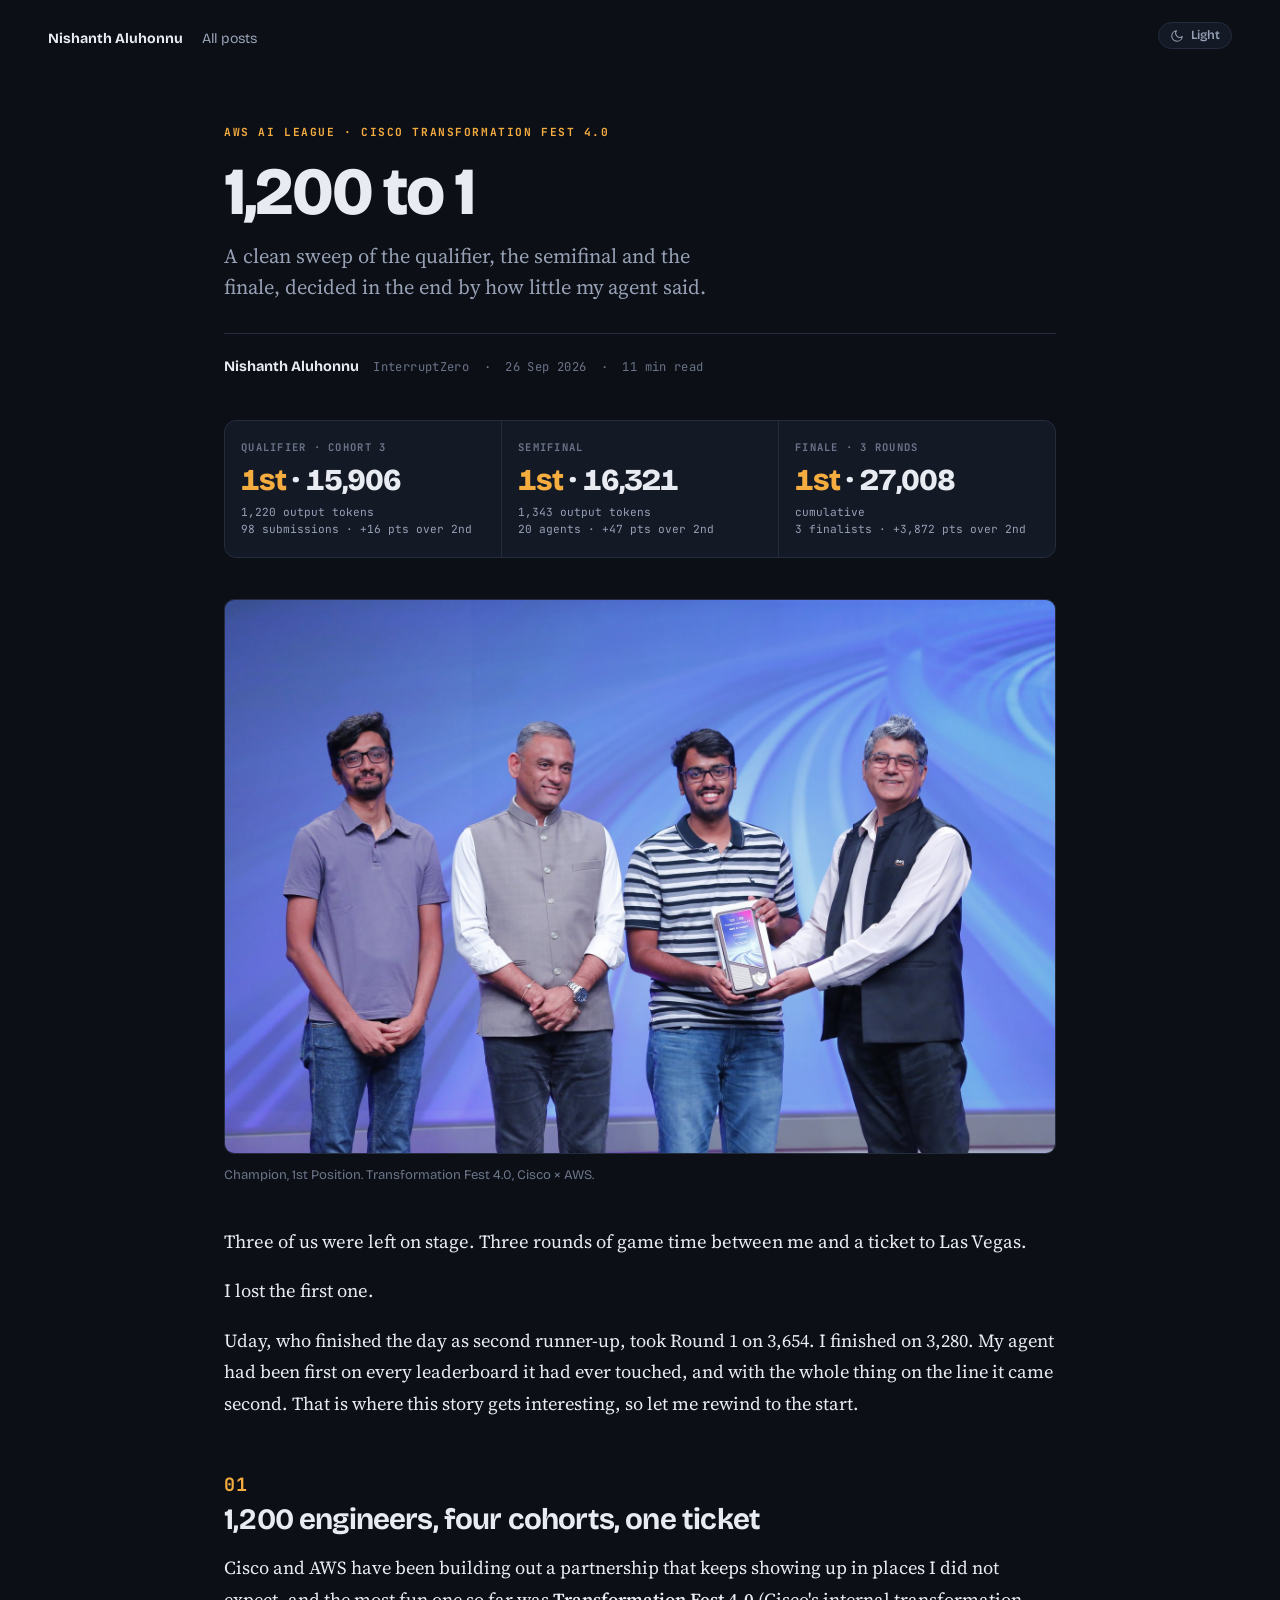
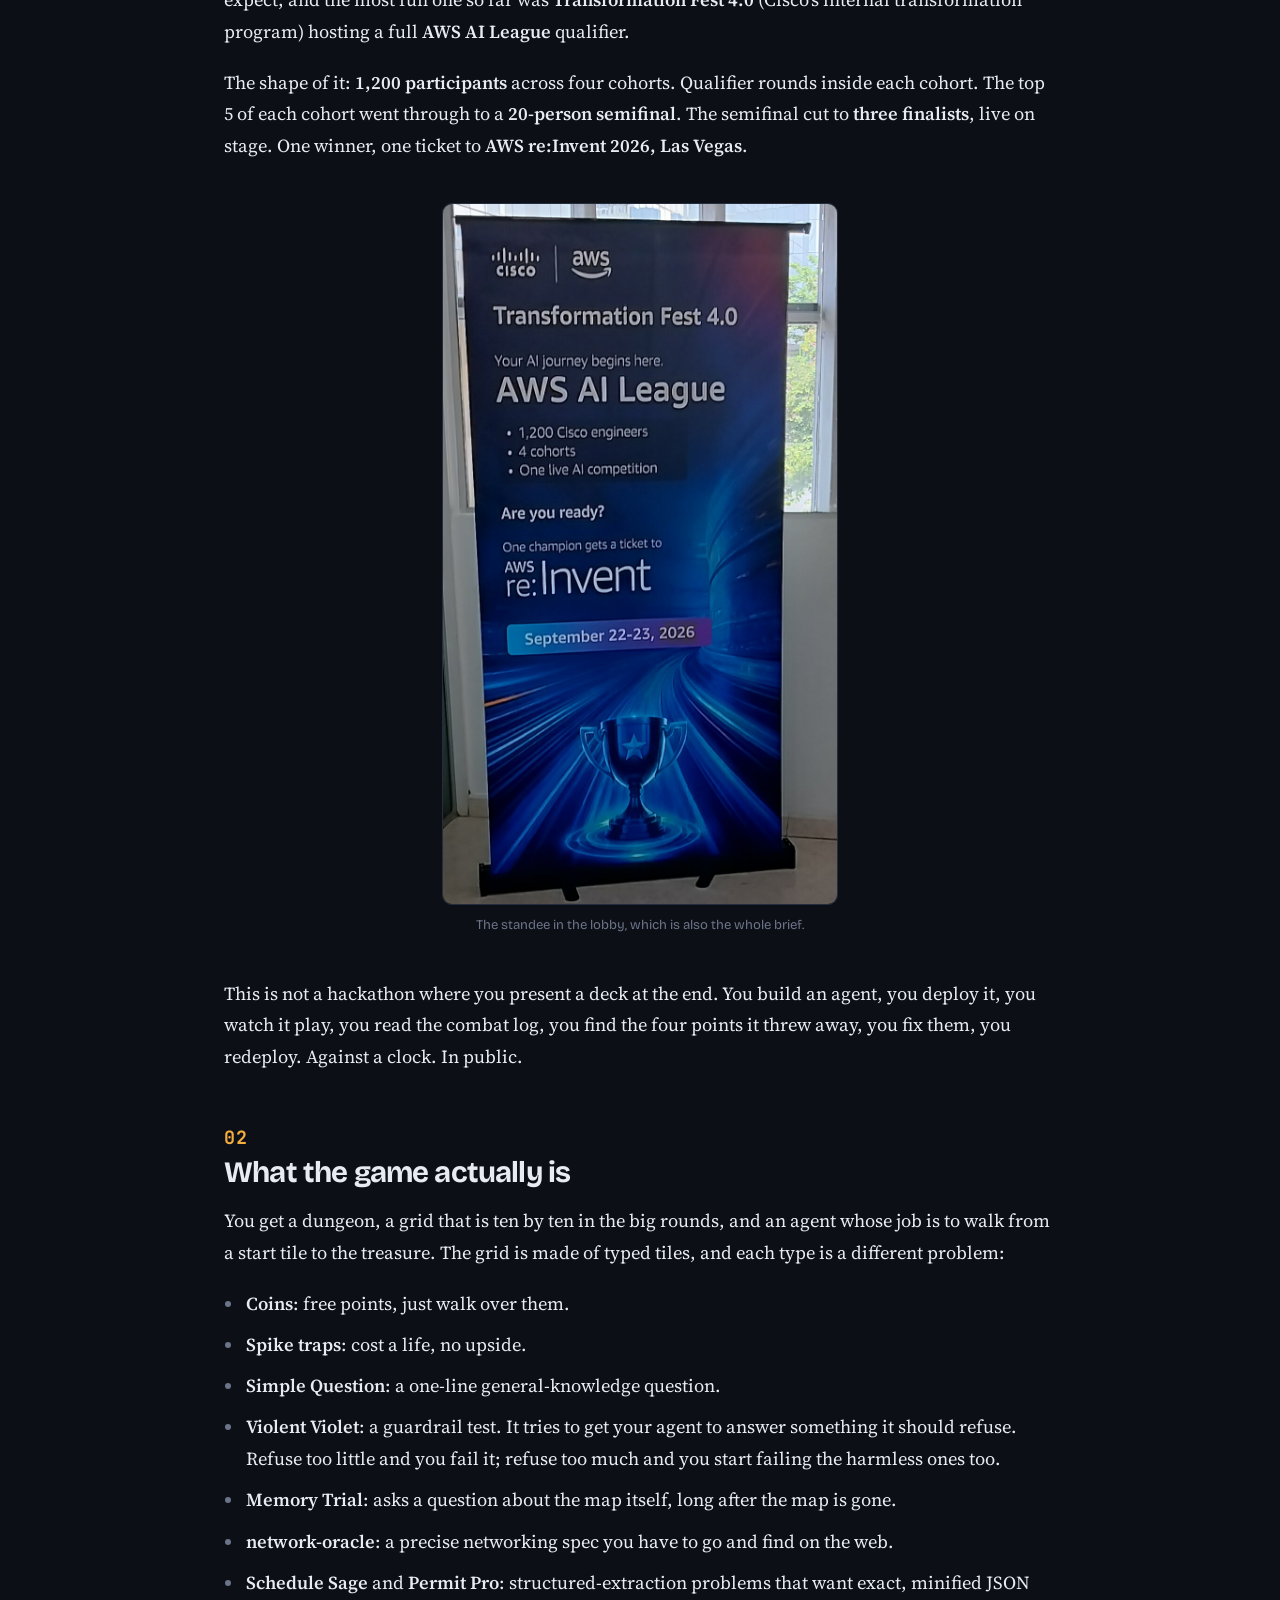
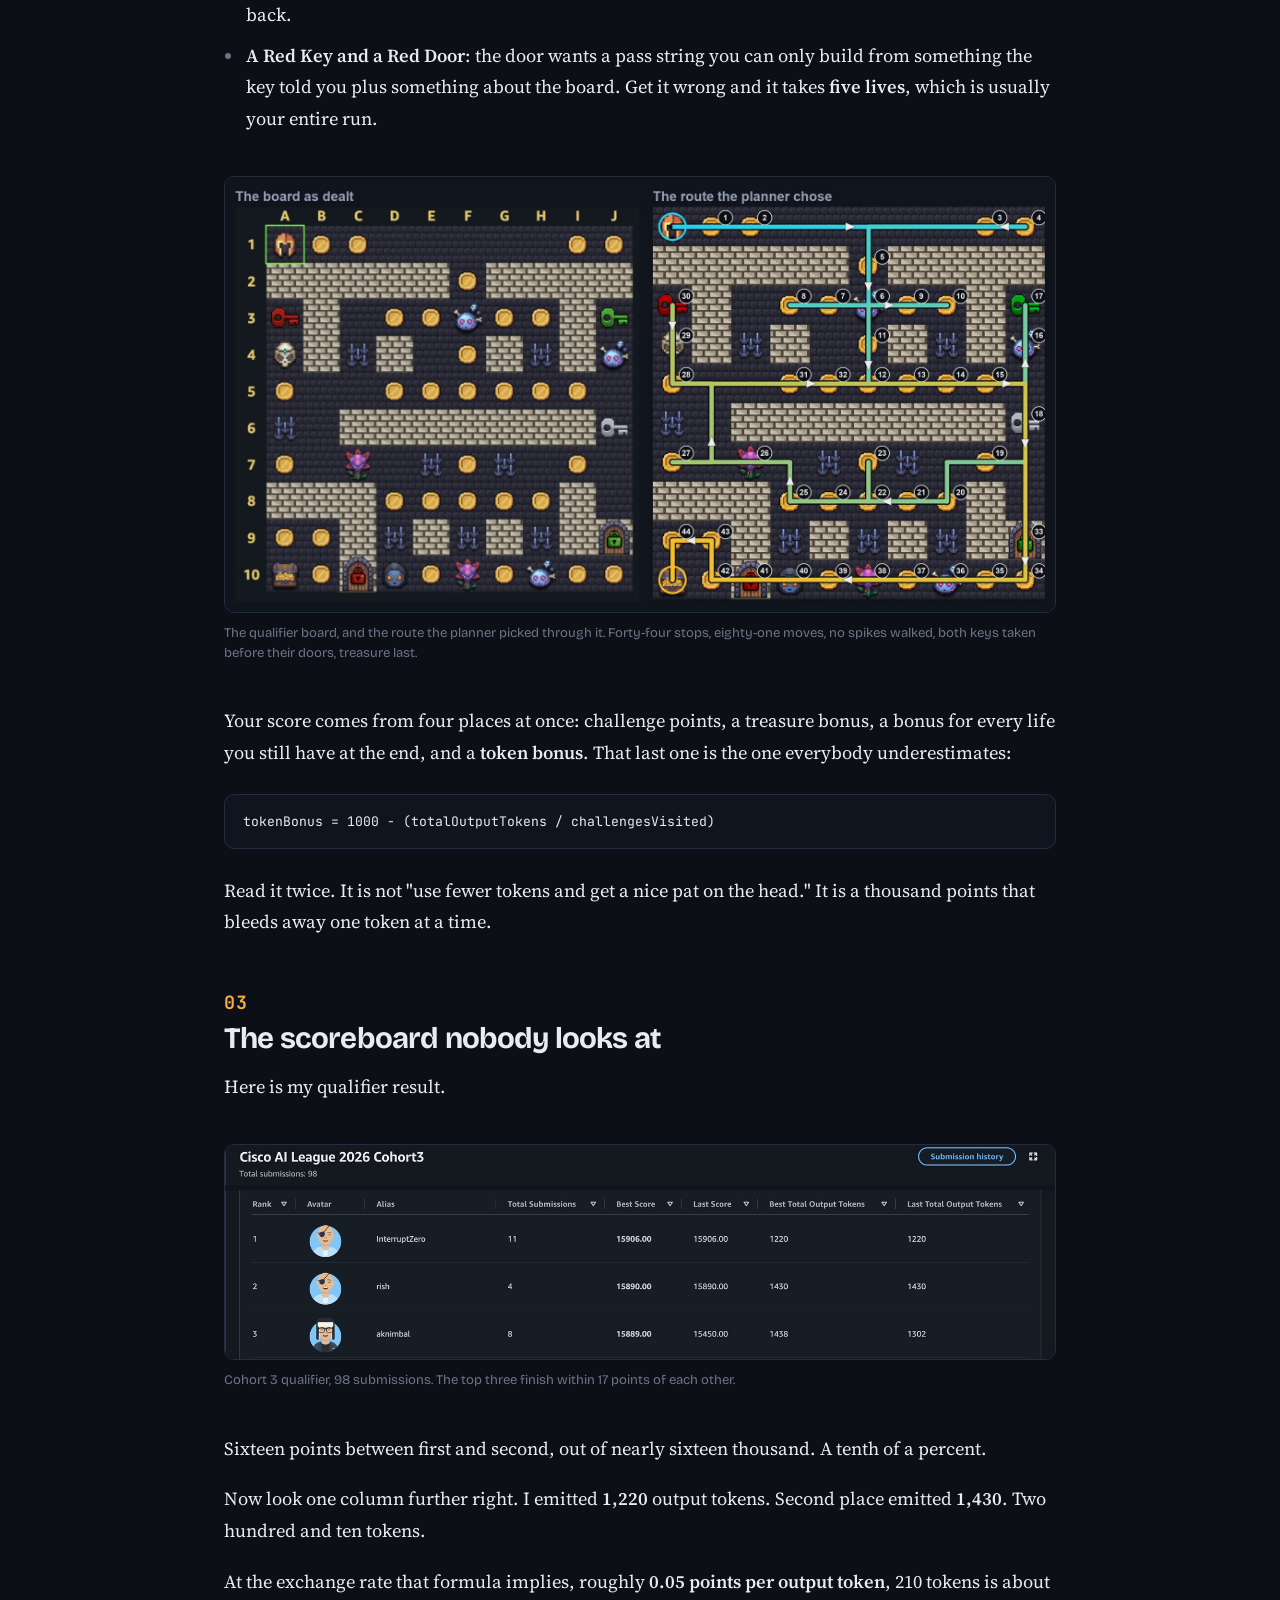
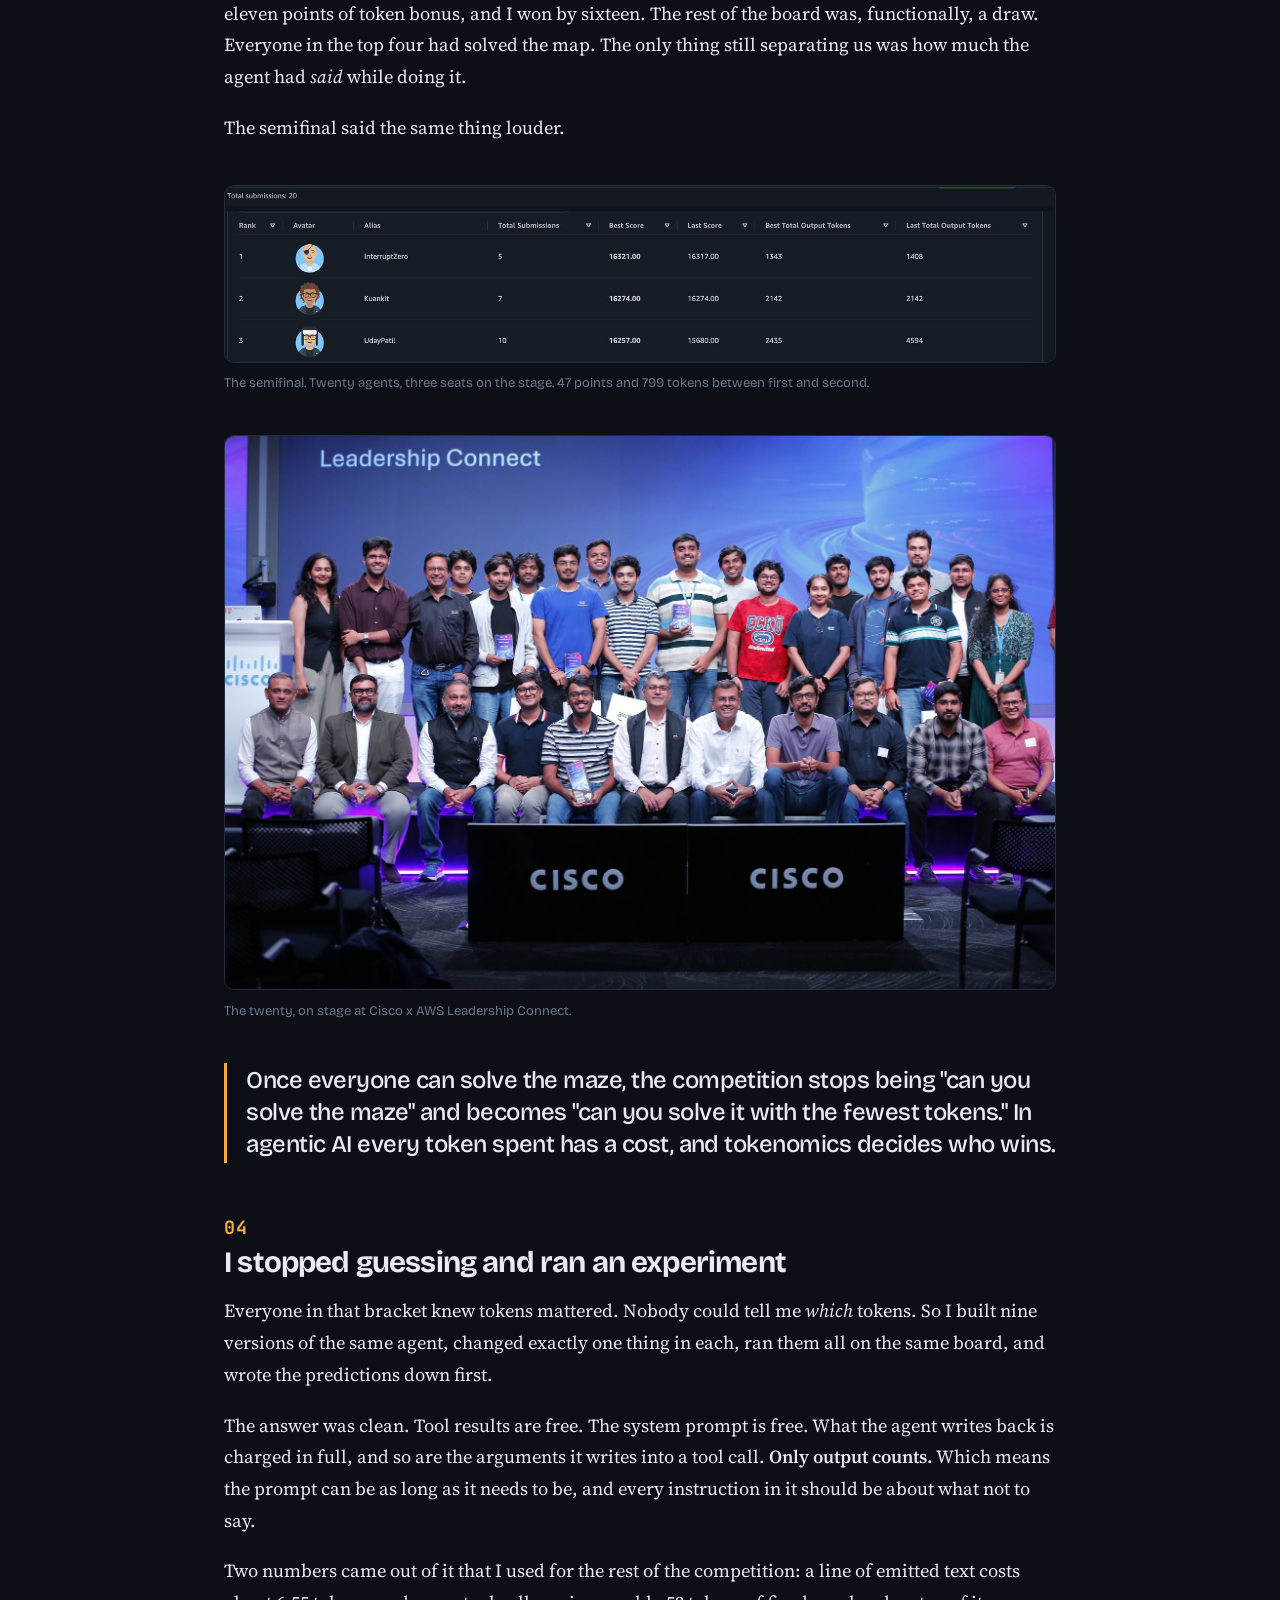
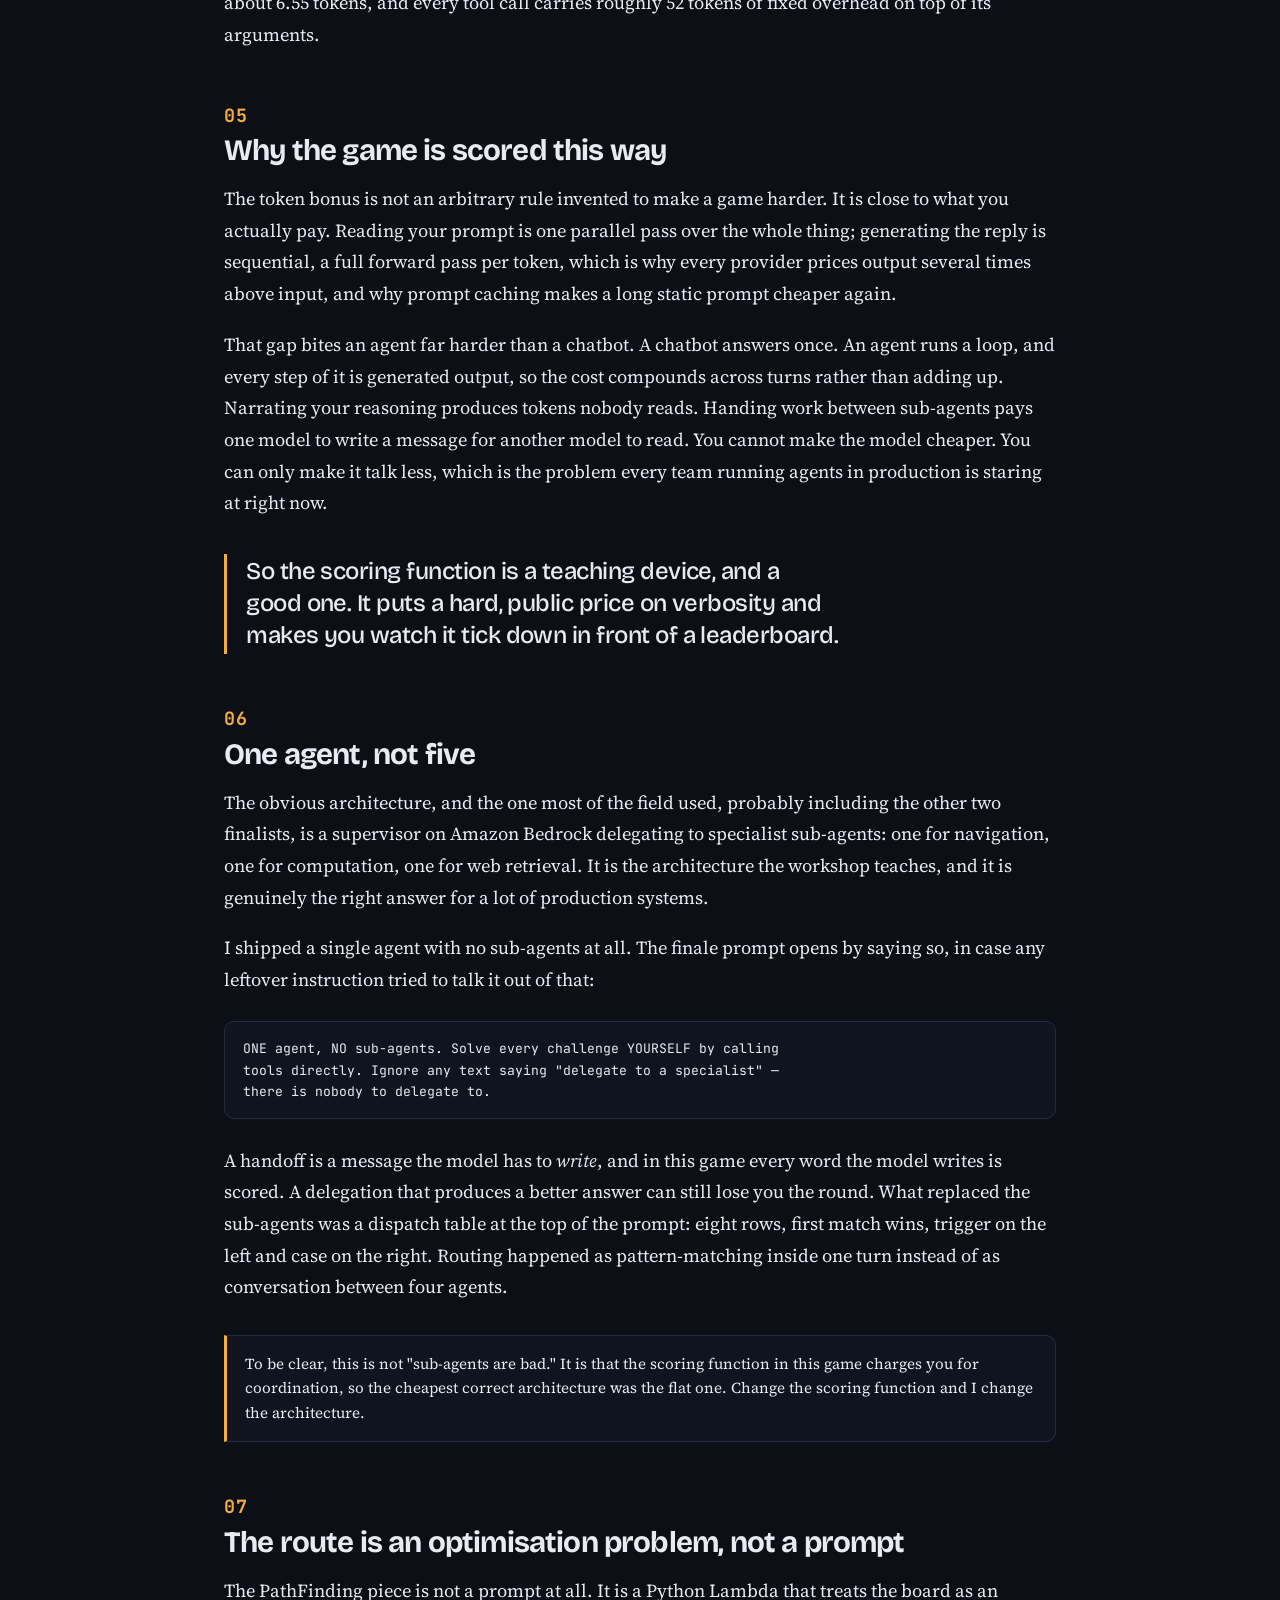
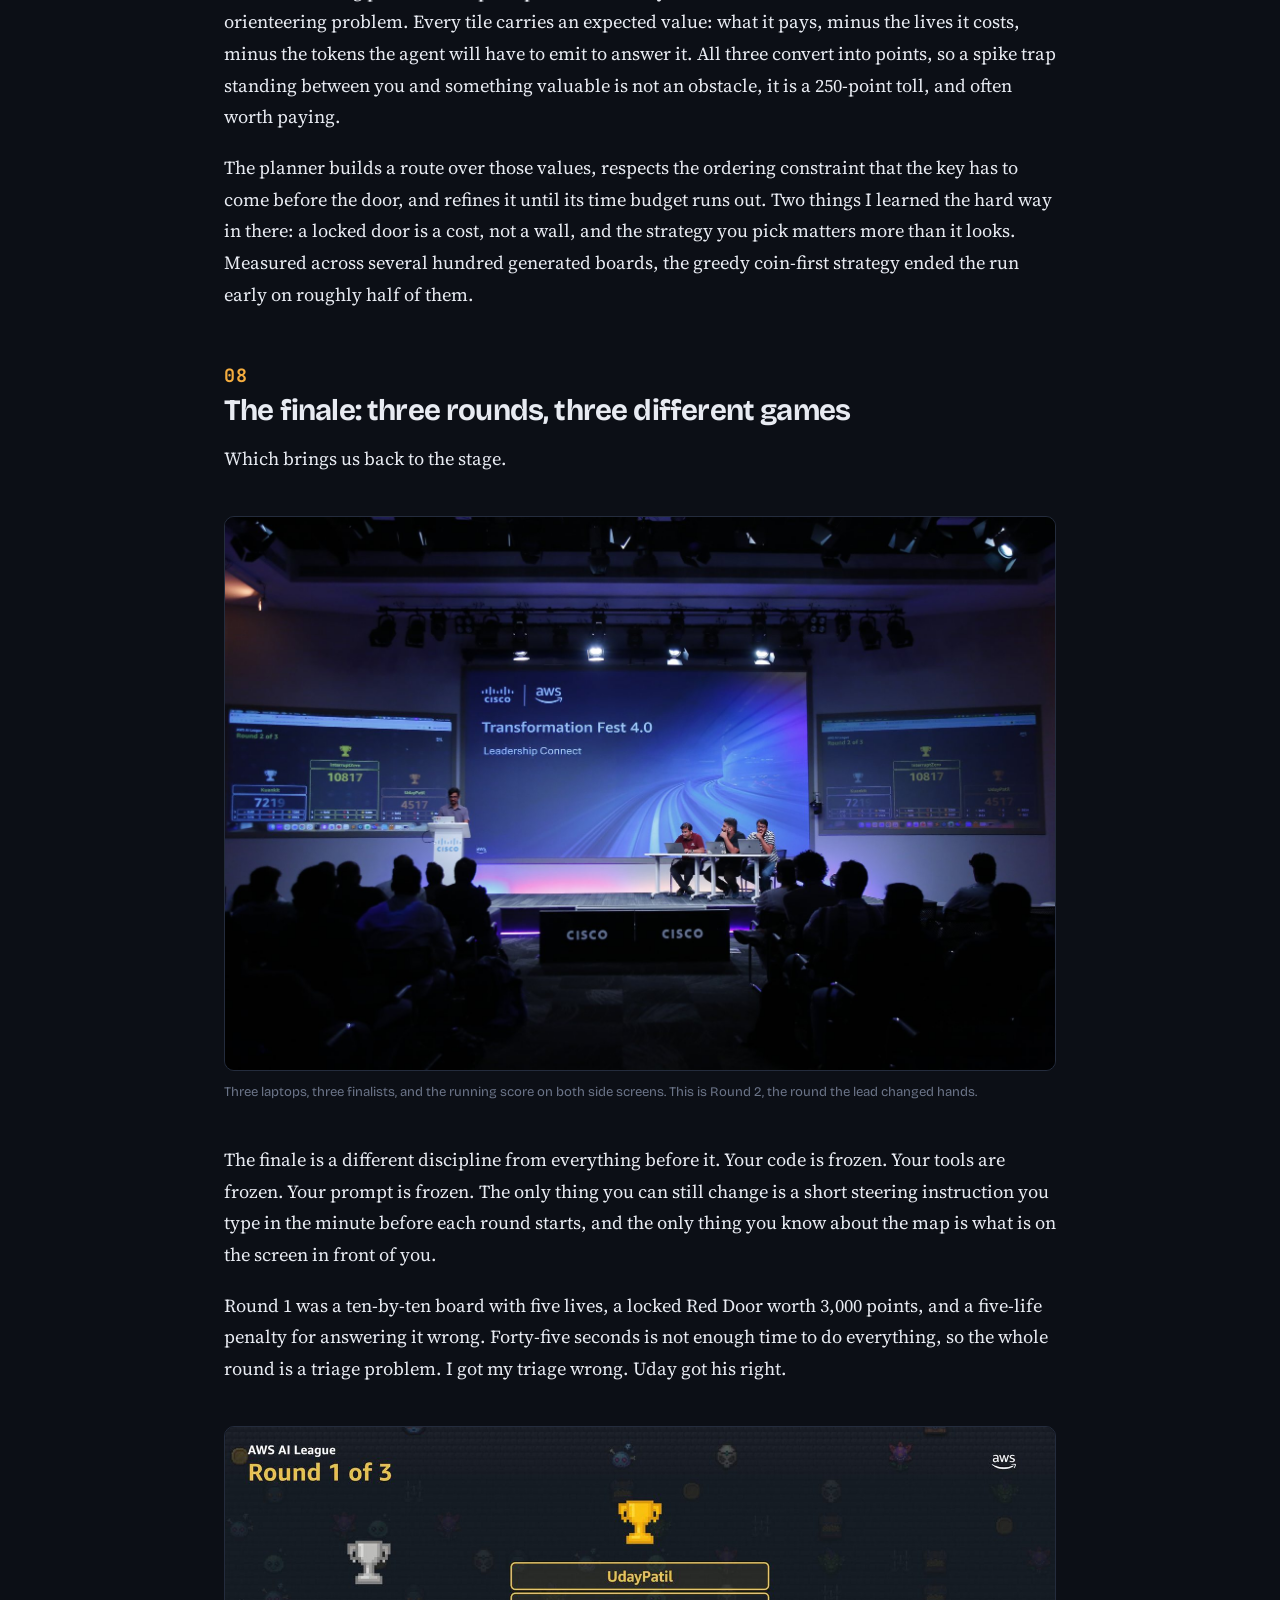
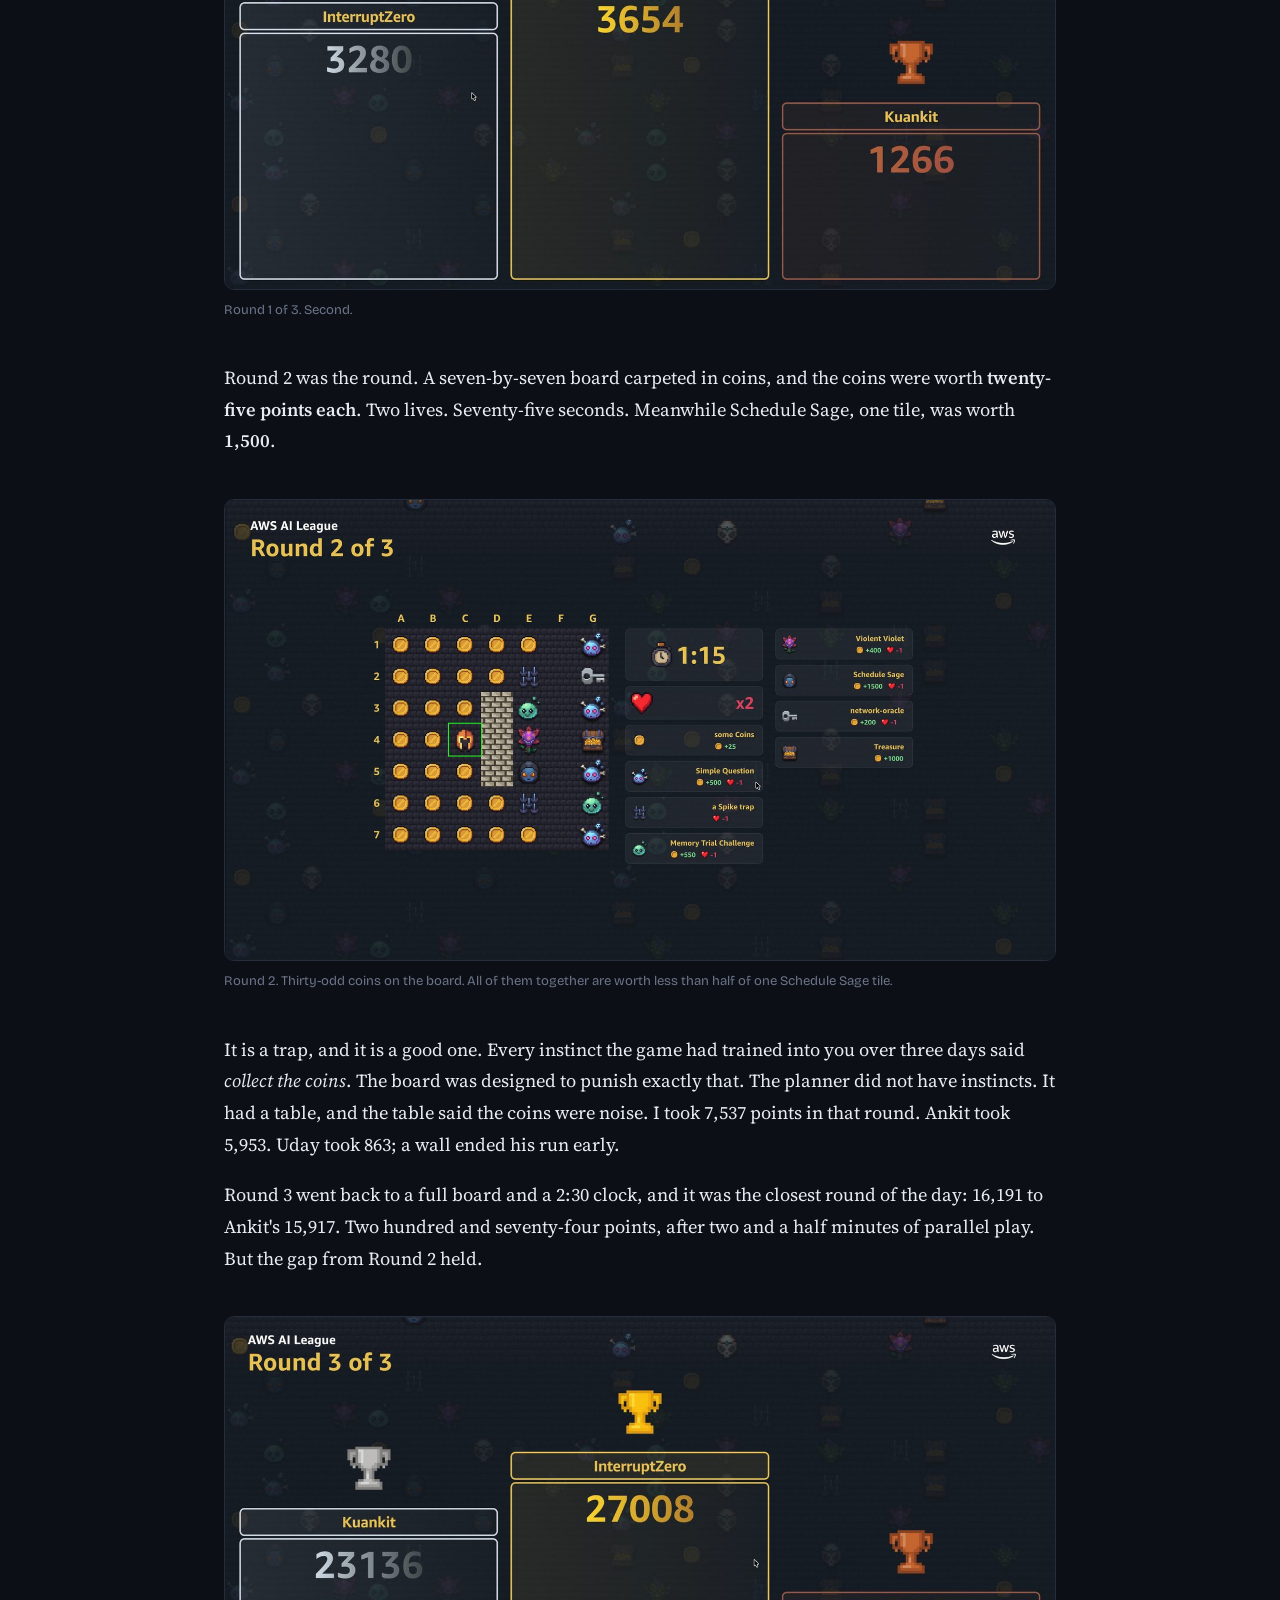
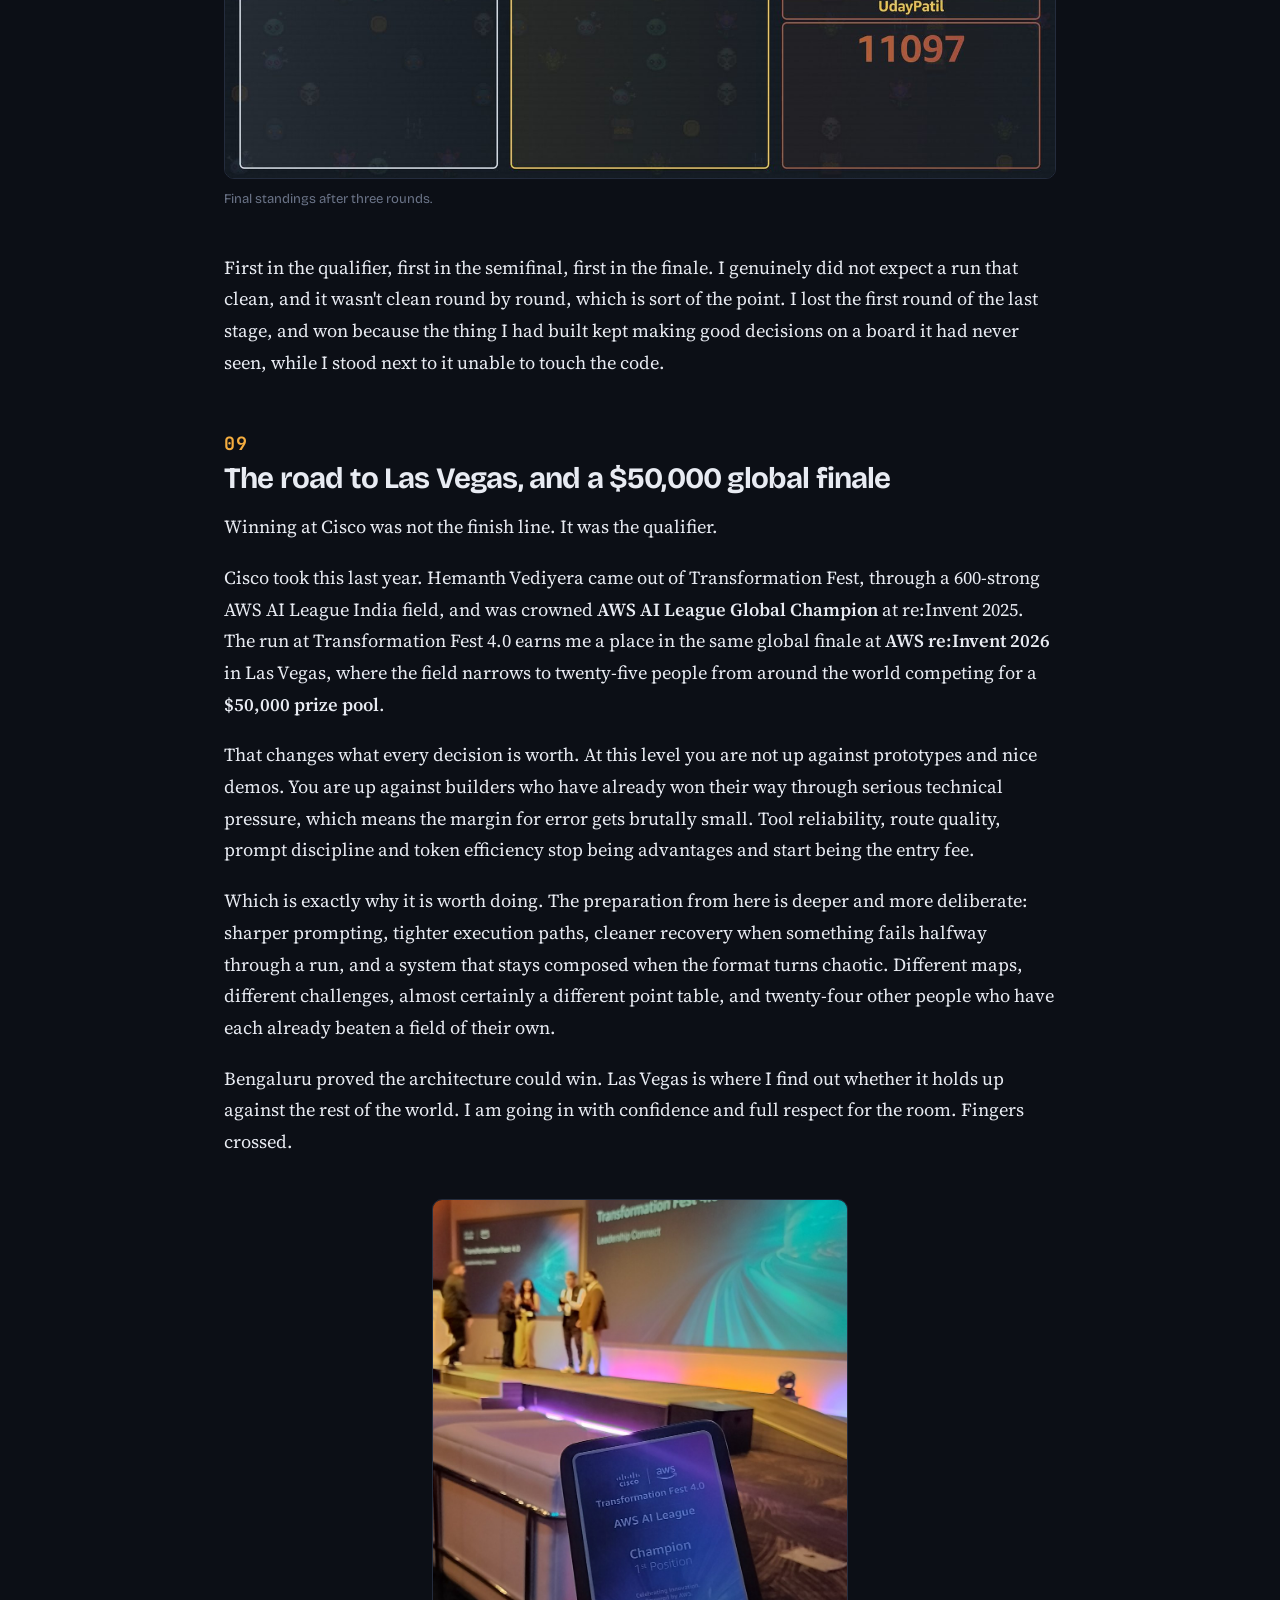
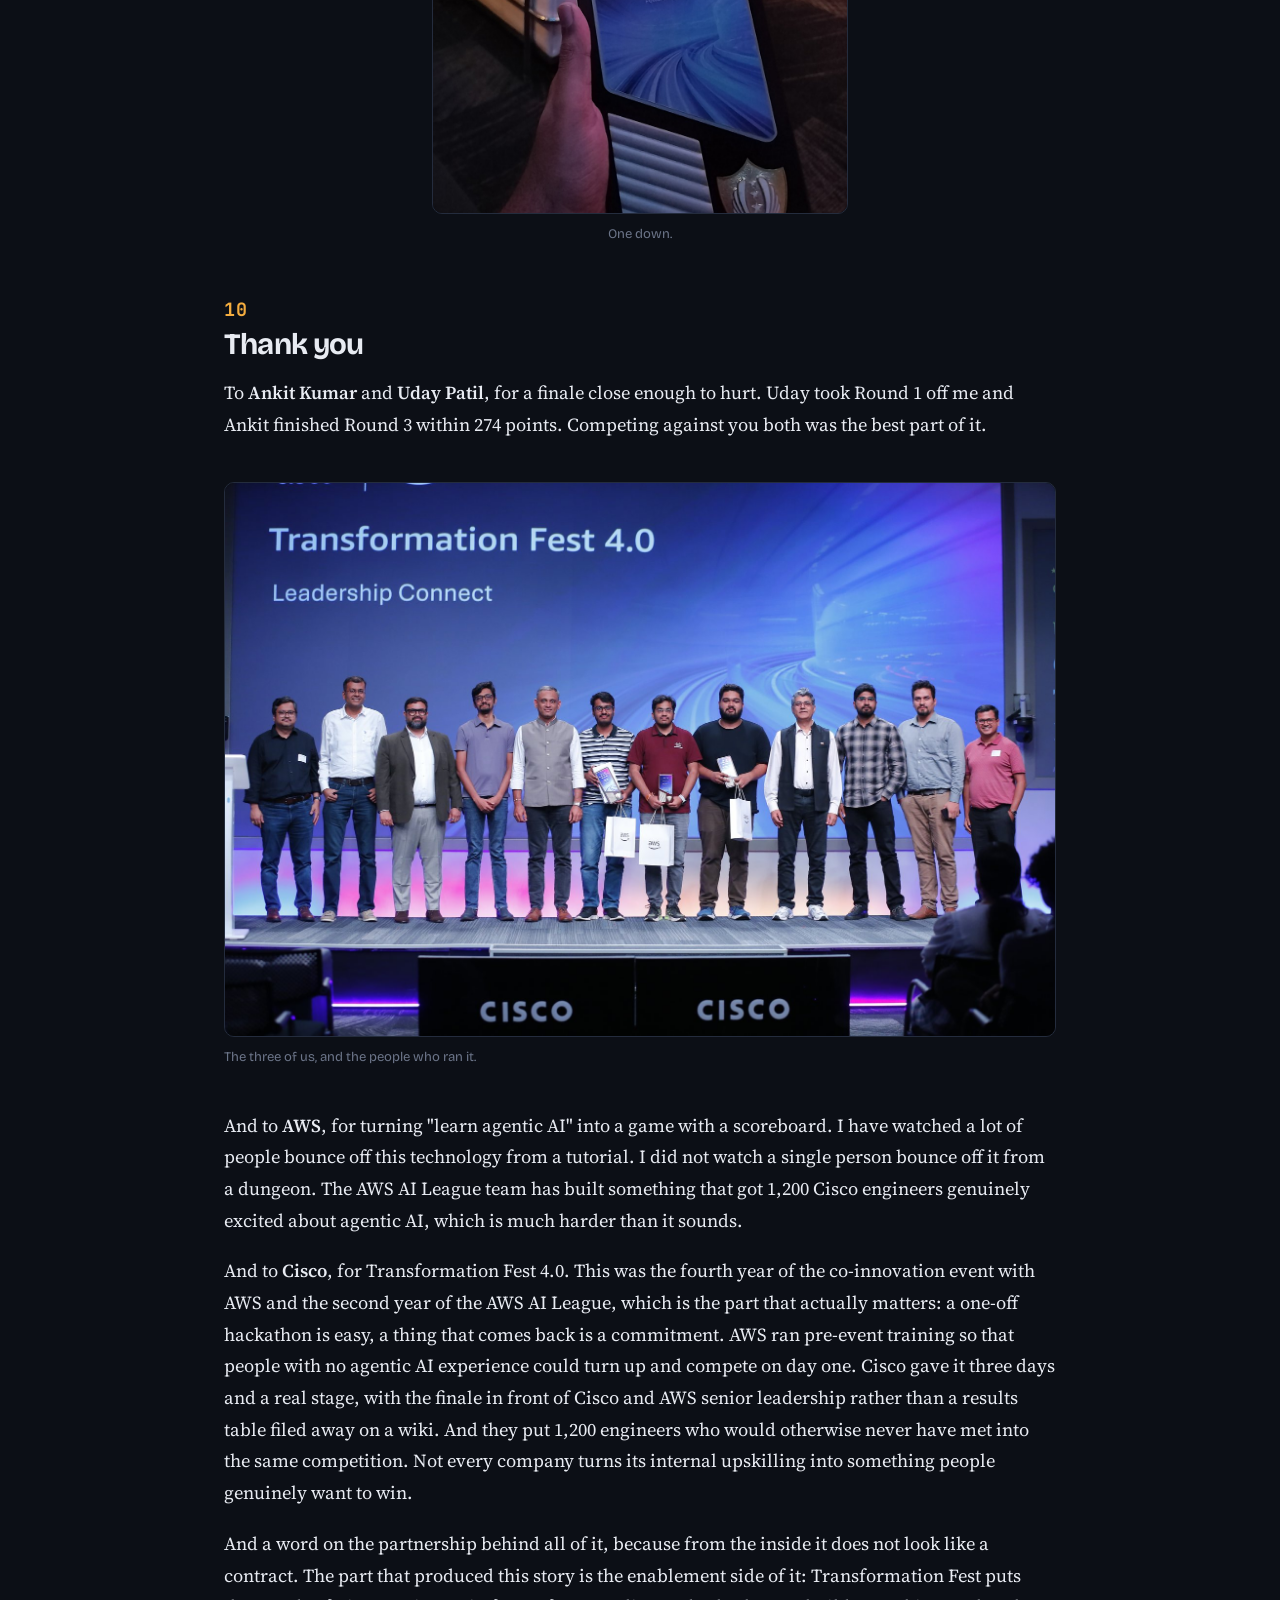
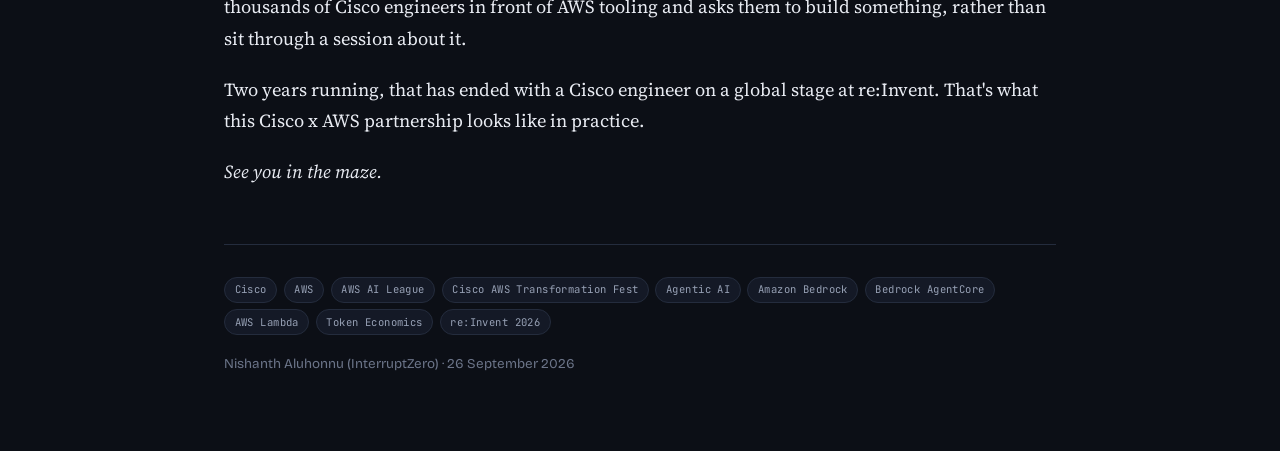
==== commit 2cec8ec6: "Final wording for the Cisco x AWS partnership thanks Co-Authored-By: Claude Opus 5 (1M context) <nor" ====
--- a/blog/aws-ai-league-cisco-2026/index.html
+++ b/blog/aws-ai-league-cisco-2026/index.html
@@ -40,6 +40,7 @@
       <span class="meta">26 Sep 2026</span>
       <span class="meta">·</span>
       <span class="meta">11 min read</span>
+      <span class="meta" id="post-views" hidden></span>
     </div>
   </header>
 
@@ -243,11 +244,11 @@
 
     <p>And to <strong>AWS</strong>, for turning "learn agentic AI" into a game with a scoreboard. I have watched a lot of people bounce off this technology from a tutorial. I did not watch a single person bounce off it from a dungeon. The AWS AI League team has built something that got 1,200 Cisco engineers genuinely excited about agentic AI, which is much harder than it sounds.</p>
 
-    <p>And to <strong>Cisco</strong>, for Transformation Fest 4.0. This was the fourth year of the co-innovation event with AWS and the second year of the League, which is the part that actually matters: a one-off hackathon is easy, a thing that comes back is a commitment. AWS ran pre-event training so that people with no agentic AI experience could turn up and compete on day one. Cisco gave it three days and a real stage, with the finale in front of Cisco and AWS senior leadership rather than a results table filed away on a wiki. And they put 1,200 engineers who would otherwise never have met into the same competition. Not every company turns its internal upskilling into something people genuinely want to win.</p>
+    <p>And to <strong>Cisco</strong>, for Transformation Fest 4.0. This was the fourth year of the co-innovation event with AWS and the second year of the AWS AI League, which is the part that actually matters: a one-off hackathon is easy, a thing that comes back is a commitment. AWS ran pre-event training so that people with no agentic AI experience could turn up and compete on day one. Cisco gave it three days and a real stage, with the finale in front of Cisco and AWS senior leadership rather than a results table filed away on a wiki. And they put 1,200 engineers who would otherwise never have met into the same competition. Not every company turns its internal upskilling into something people genuinely want to win.</p>
 
     <p>And a word on the partnership behind all of it, because from the inside it does not look like a contract. The part that produced this story is the enablement side of it: Transformation Fest puts thousands of Cisco engineers in front of AWS tooling and asks them to build something, rather than sit through a session about it.</p>
 
-    <p>Two years running, that has ended with a Cisco engineer on a stage at re:Invent. Whatever else a partnership is worth on paper, that is the part you can point at.</p>
+    <p>Two years running, that has ended with a Cisco engineer on a global stage at re:Invent. That's what this Cisco x AWS partnership looks like in practice.</p>
 
     <p><em>See you in the maze.</em></p>
 
@@ -367,5 +368,20 @@
   document.head.appendChild(c);
 }
 </script>
+<script>
+(function(){
+  if(!window.__analytics) return;
+  var el = document.getElementById('post-views');
+  if(!el) return;
+  fetch('https://nishu88.goatcounter.com/counter/' + encodeURIComponent(location.pathname) + '.json', {mode:'cors'})
+    .then(function(r){ return r.ok ? r.json() : Promise.reject(); })
+    .then(function(d){
+      var n = parseInt(String(d.count).replace(/[^0-9]/g,''), 10);
+      if(!n || n <= 0) return;
+      el.textContent = '\u00b7 ' + n.toLocaleString() + (n === 1 ? ' view' : ' views');
+      el.hidden = false;
+    }).catch(function(){});
+})();
+</script>
 </body>
 </html>
--- a/assets/css/style.css
+++ b/assets/css/style.css
@@ -261,3 +261,23 @@
   .lightbox{animation:lb-in .15s ease-out}
   @keyframes lb-in{from{opacity:0}to{opacity:1}}
 }
+
+/* ── home stats strip ───────────────────────────── */
+.stats{
+  display:grid;grid-template-columns:repeat(auto-fit,minmax(8.5rem,1fr));gap:1px;
+  background:var(--border);border:1px solid var(--border);border-radius:12px;
+  overflow:hidden;margin:0 0 2.5rem;
+}
+.stats .s{background:var(--surface);padding:.95rem 1.05rem 1.05rem}
+.stats .k{
+  font-family:var(--mono);font-size:.62rem;font-weight:700;letter-spacing:.12em;
+  text-transform:uppercase;color:var(--faint);margin:0 0 .4rem;
+}
+.stats .v{
+  font-family:var(--display);font-weight:800;font-size:1.5rem;letter-spacing:-.03em;
+  line-height:1;margin:0;font-variant-numeric:tabular-nums;color:var(--text);
+}
+.stats .v .unit{font-size:.62em;font-weight:600;color:var(--dim);margin-left:.2em;letter-spacing:0}
+.stats .s.live .v{color:var(--gold)}
+.stats .s[hidden]{display:none}
+.stats[hidden]{display:none}
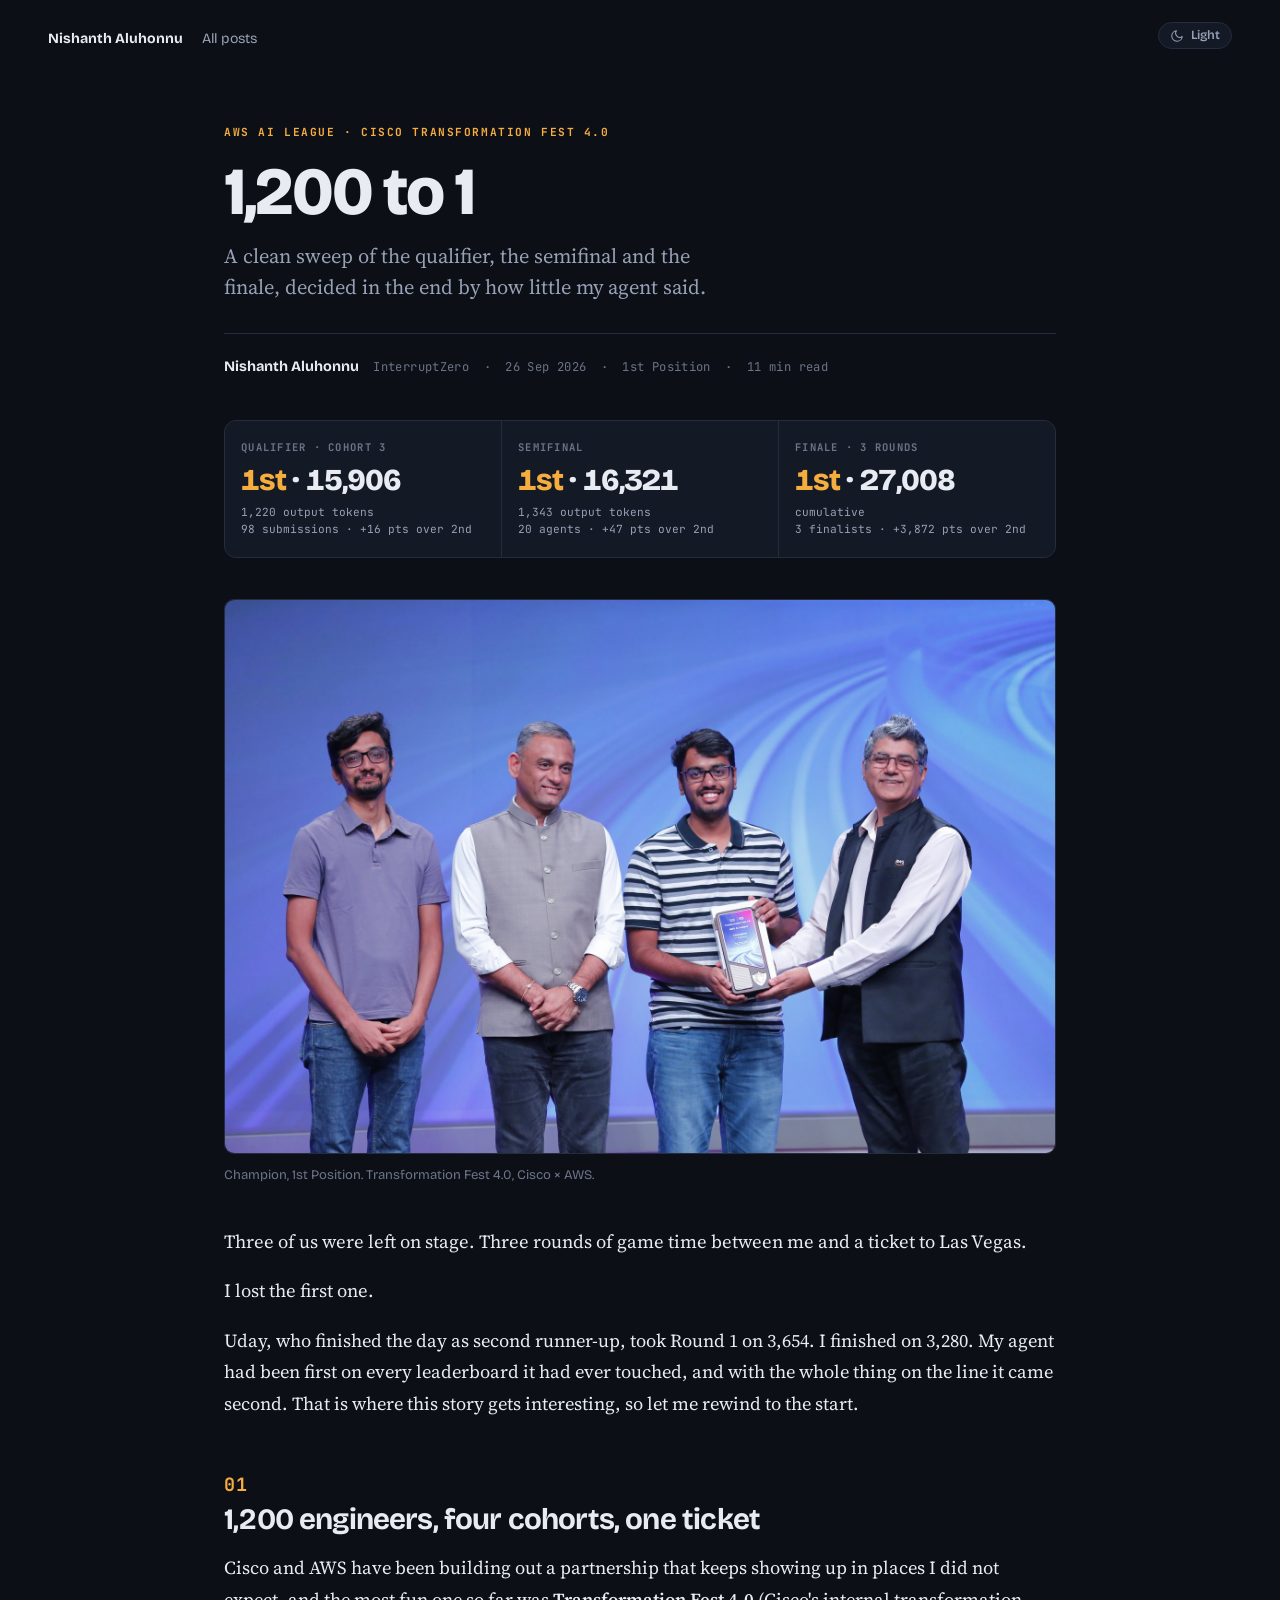
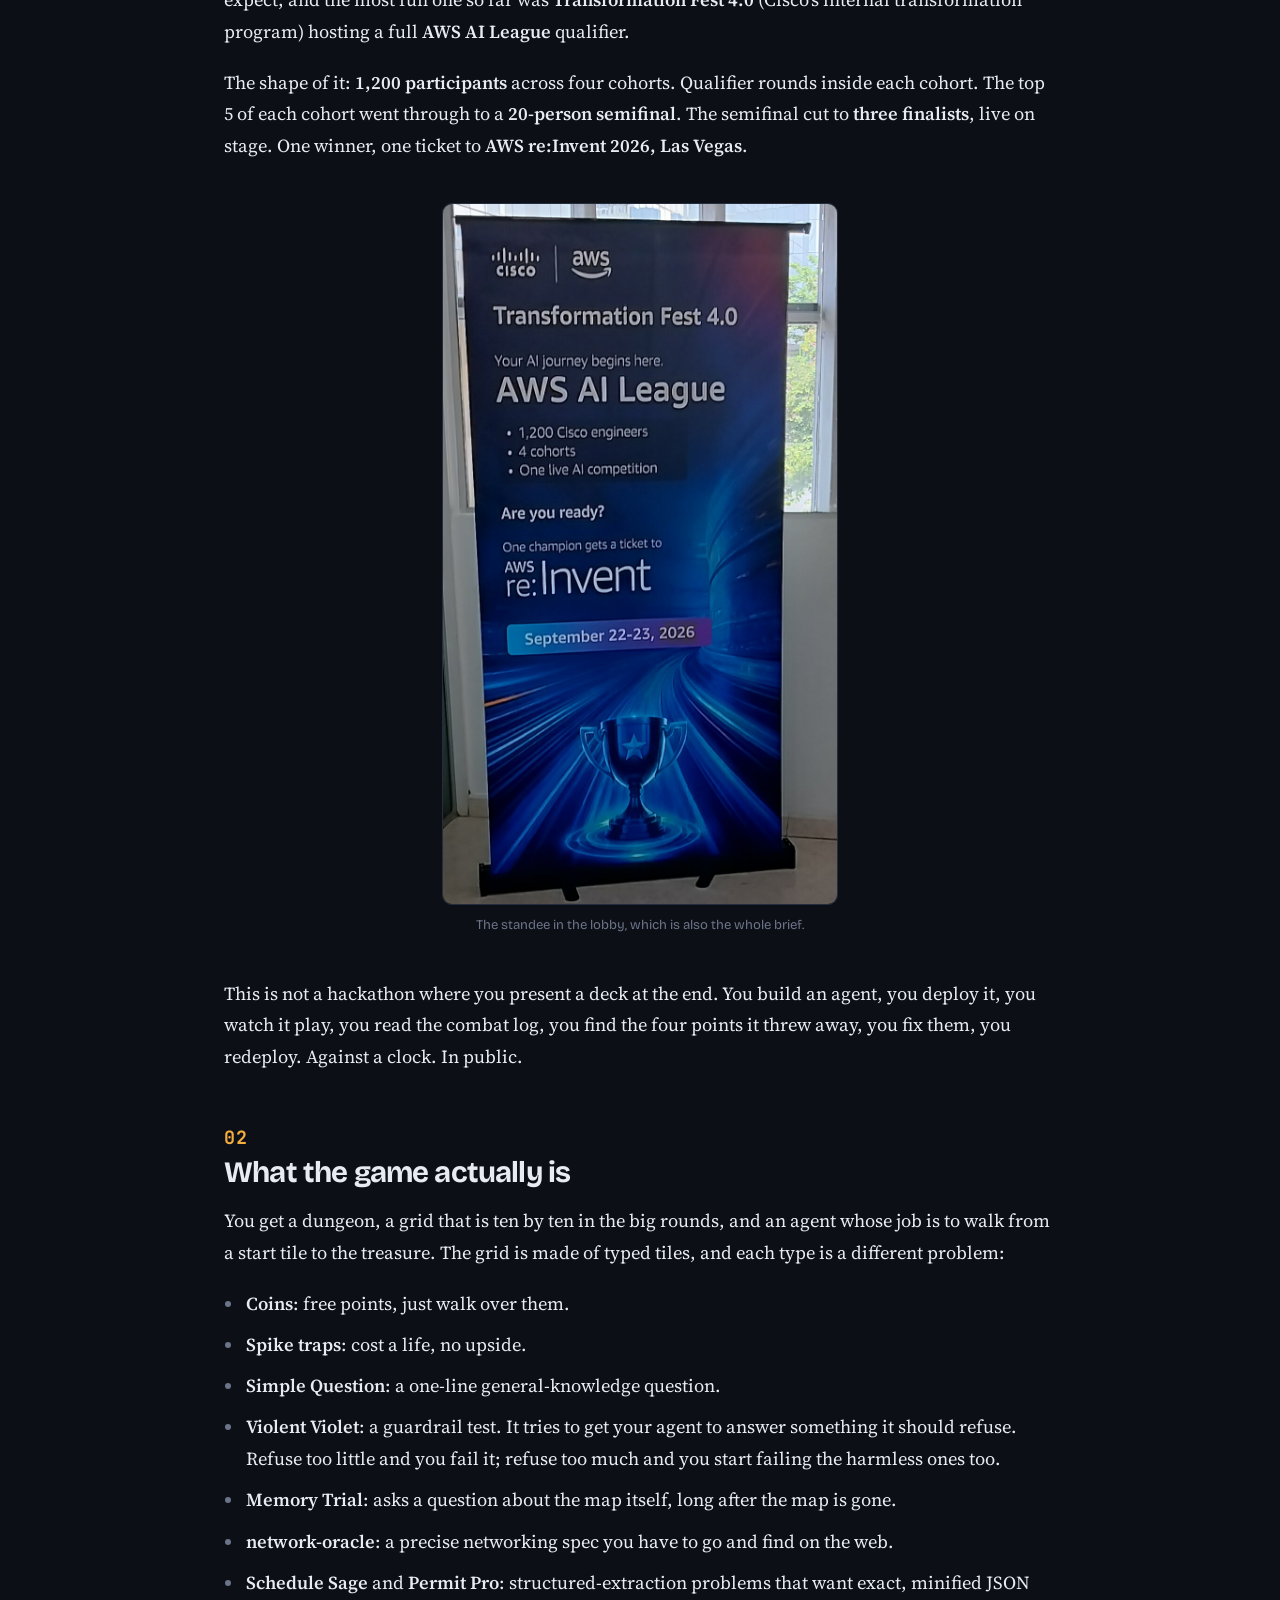
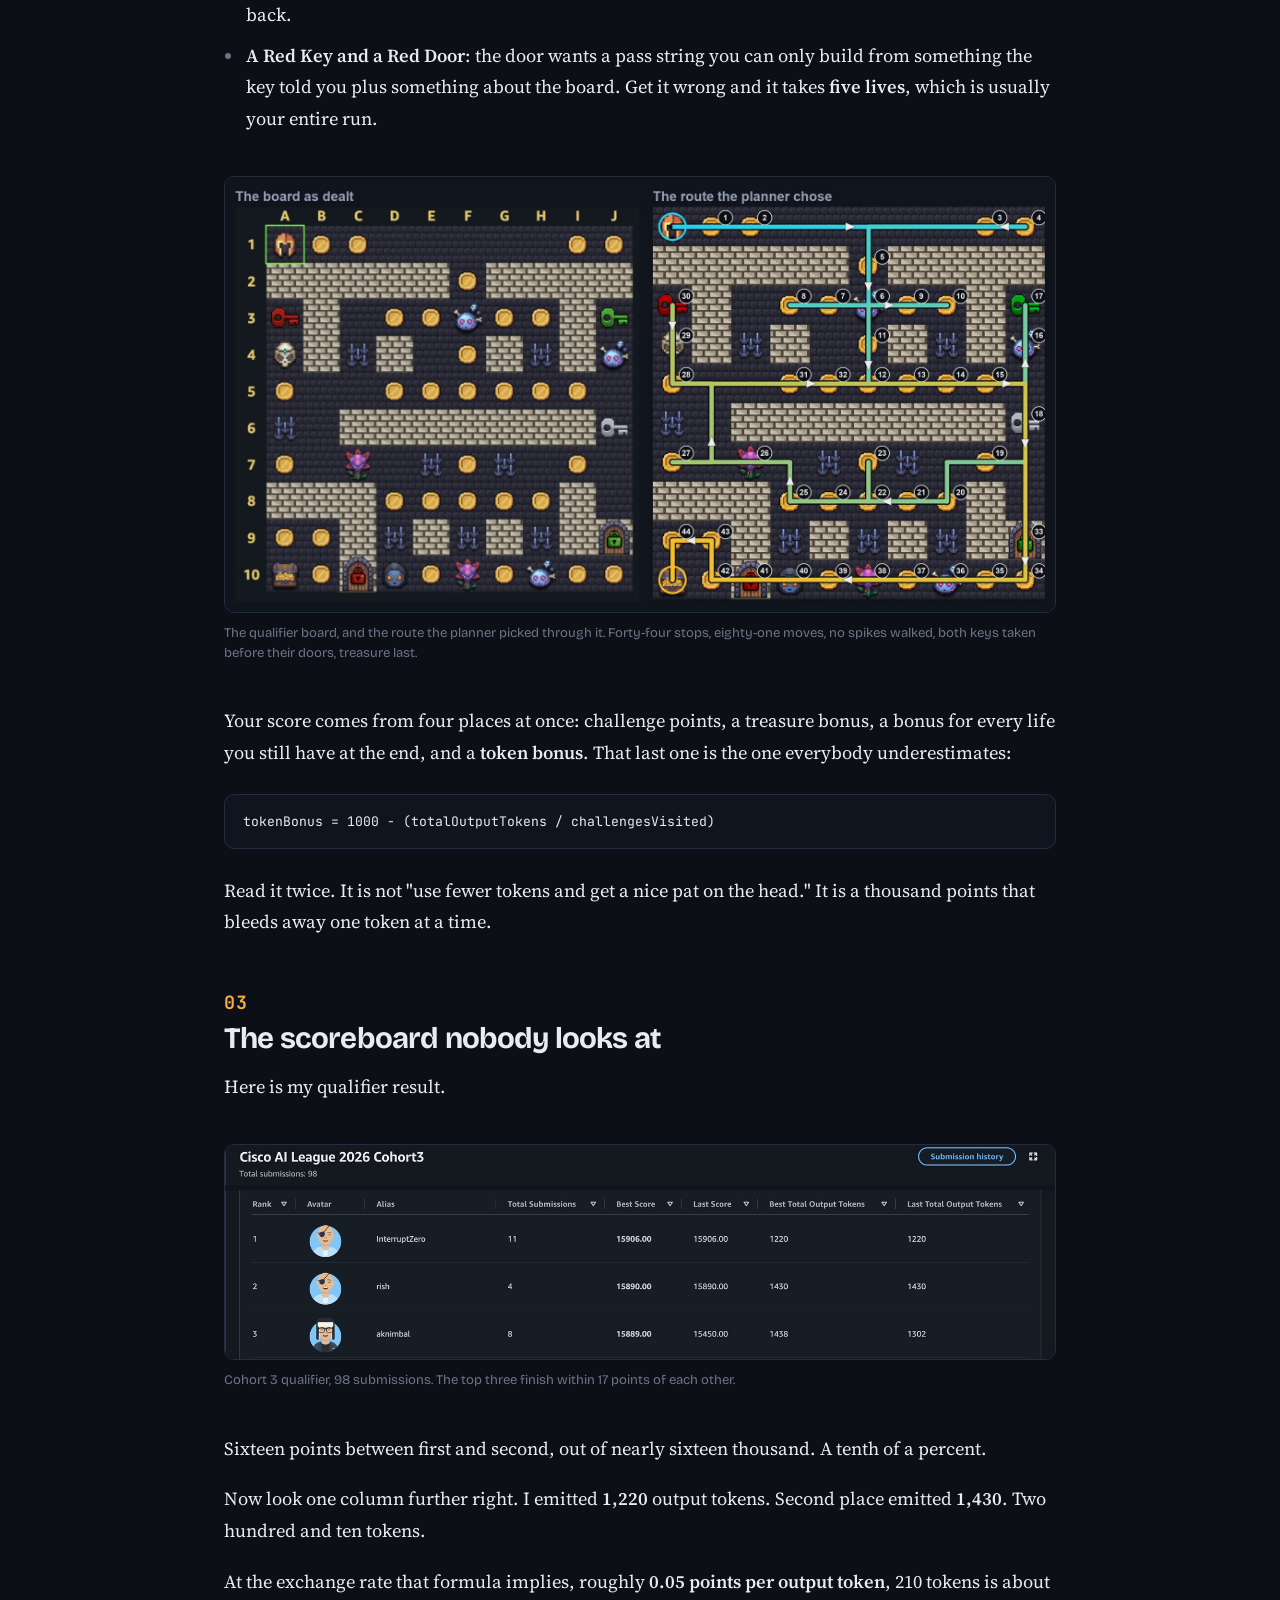
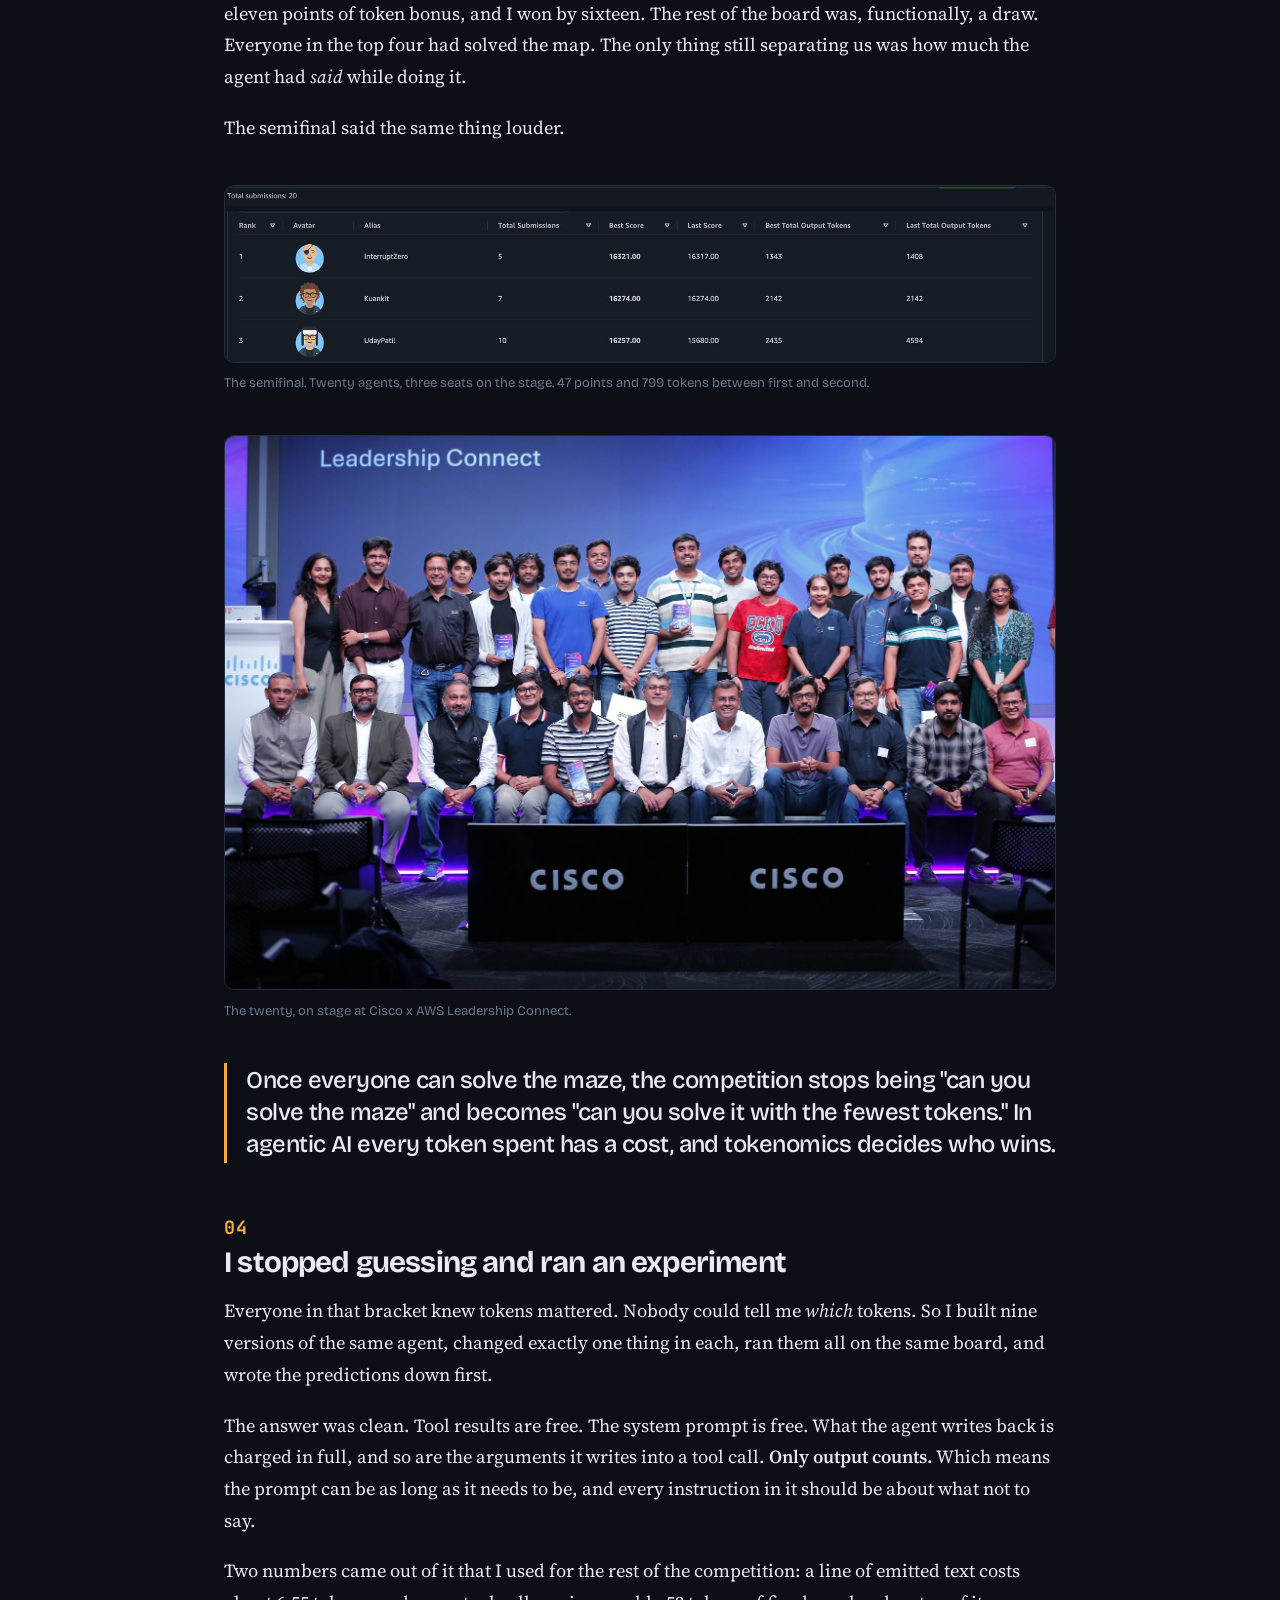
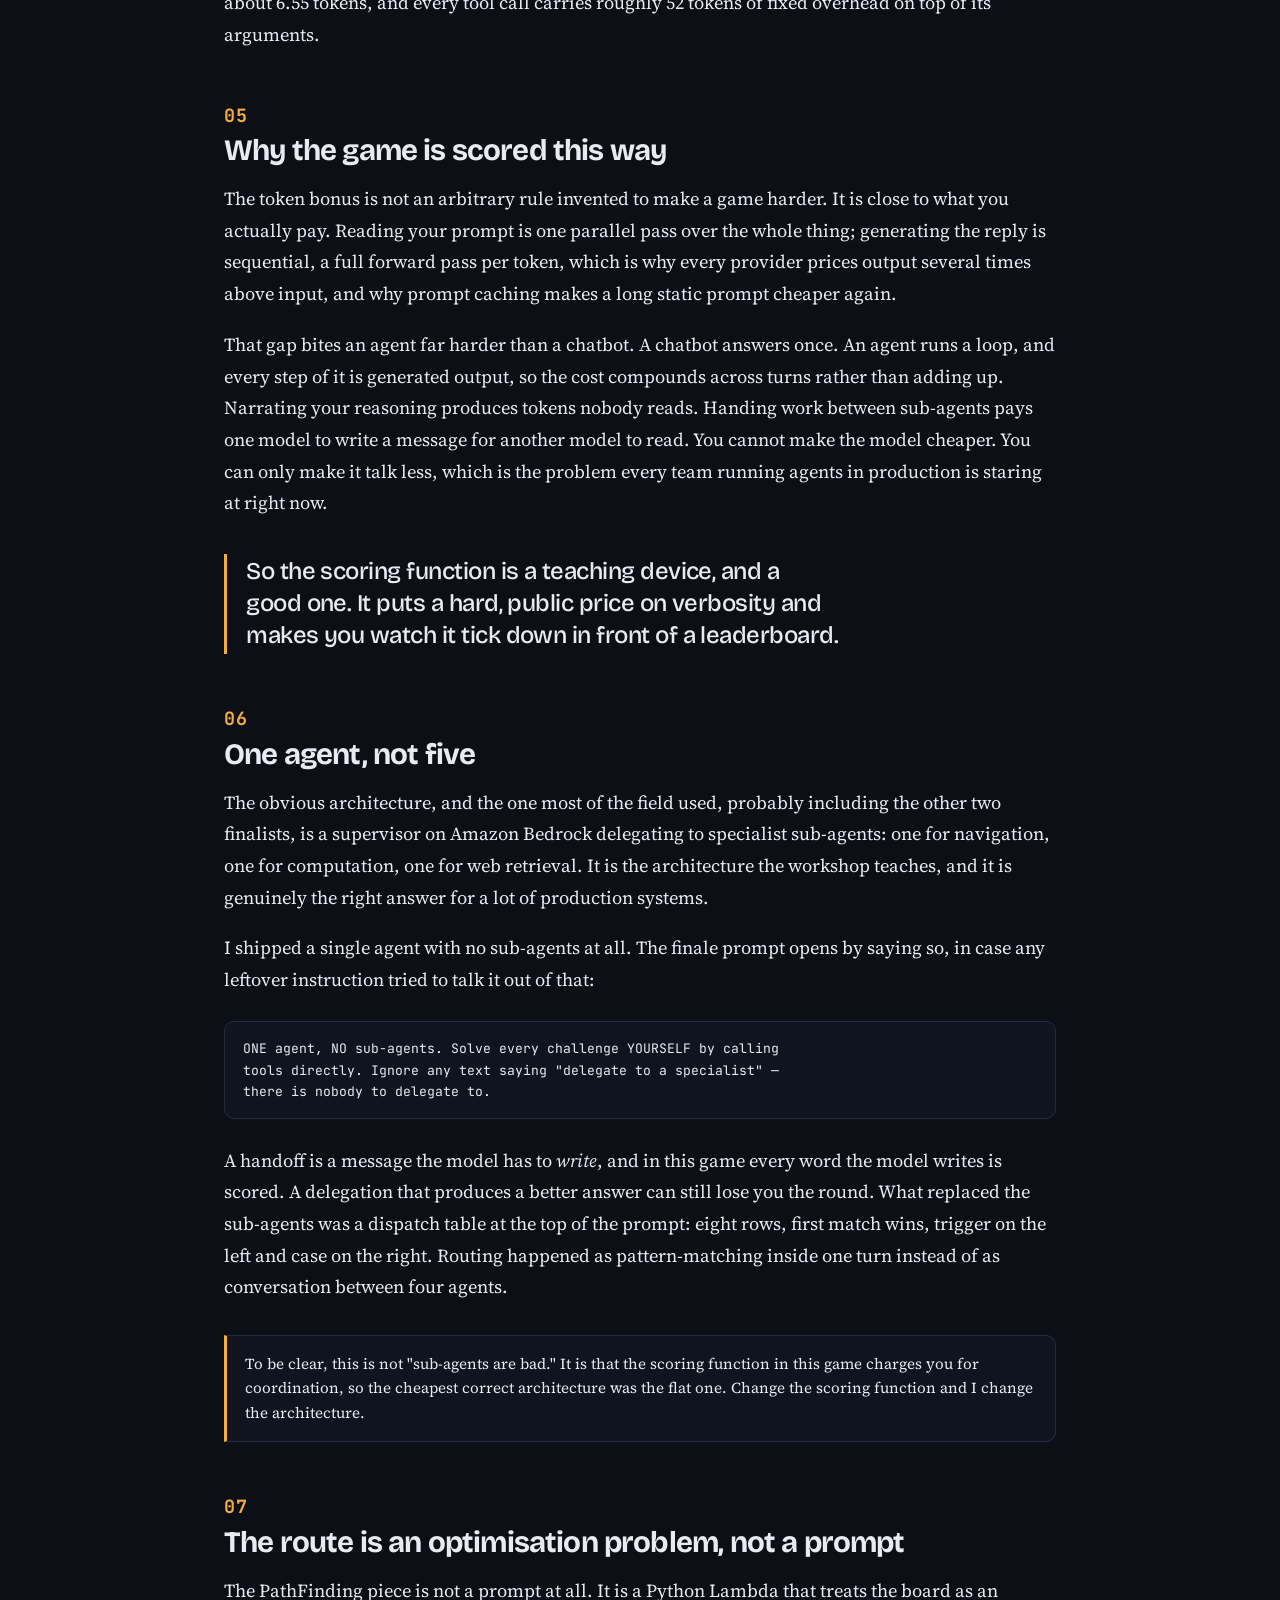
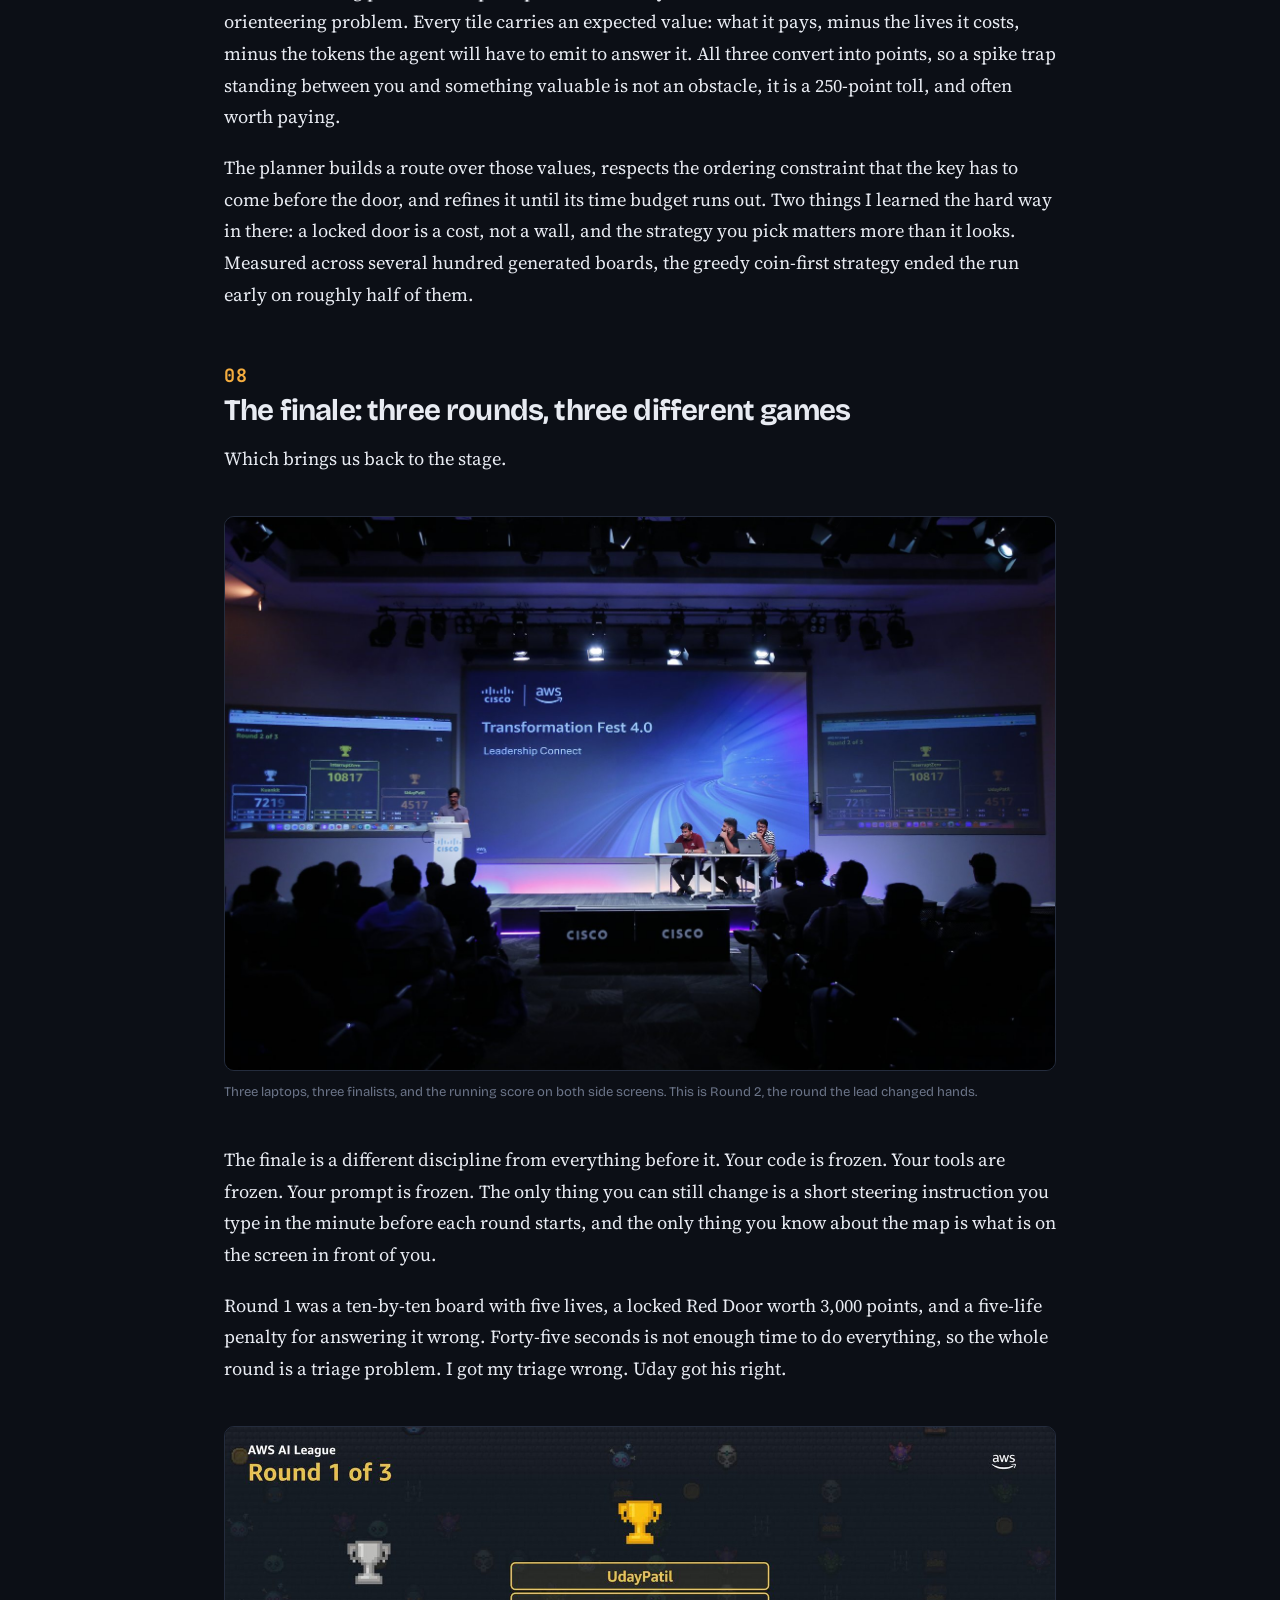
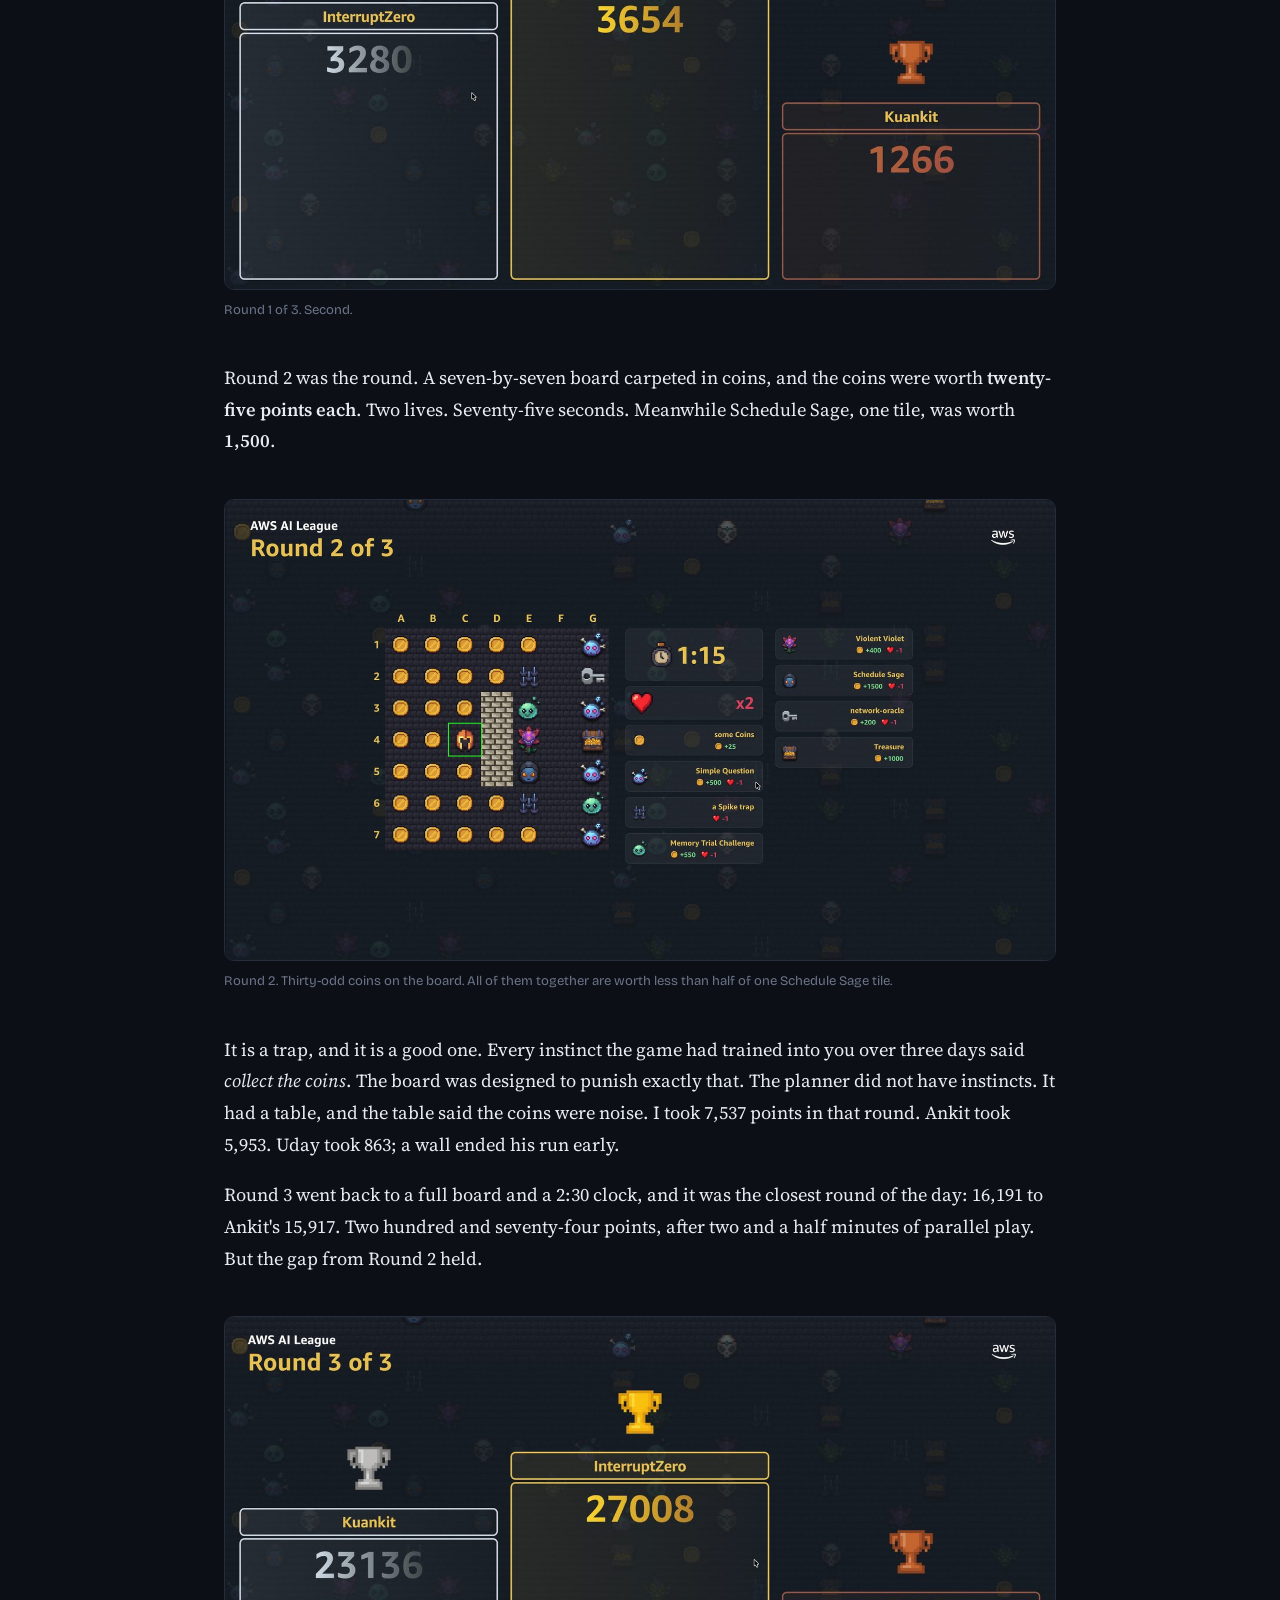
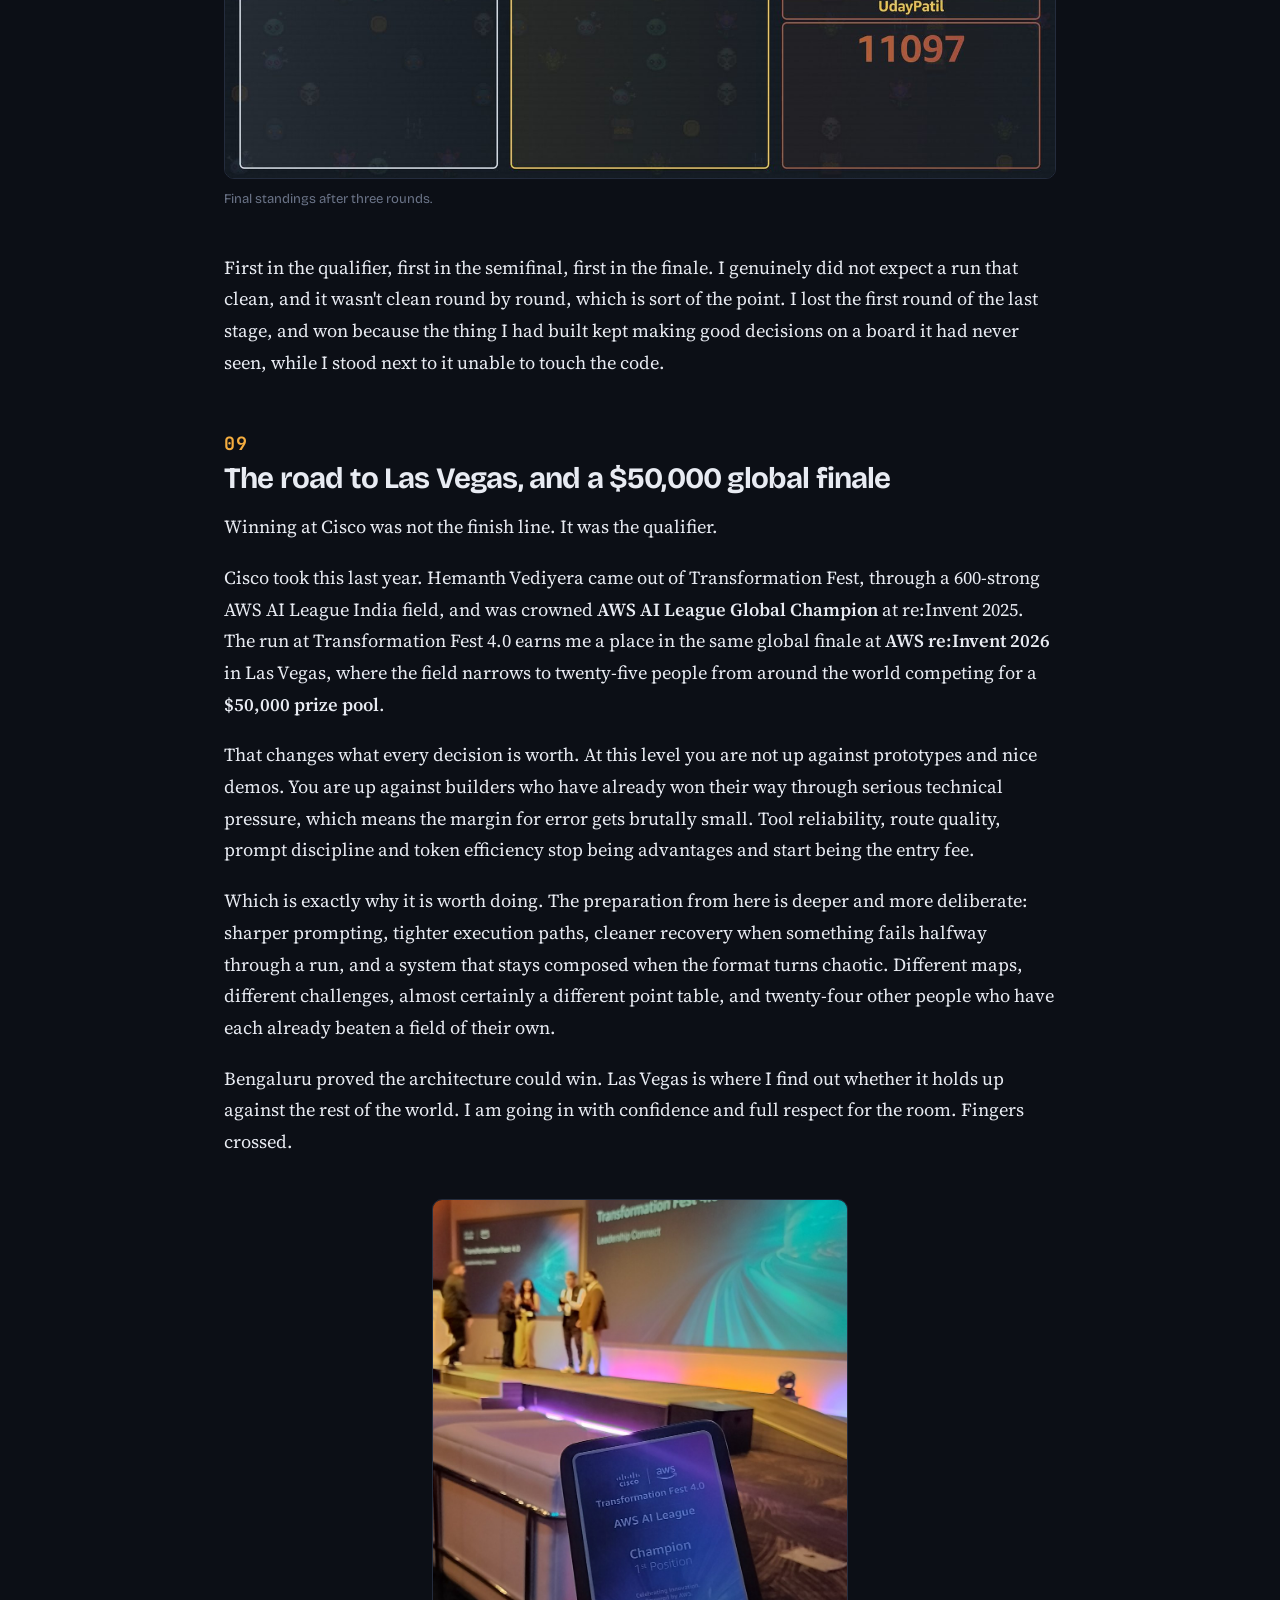
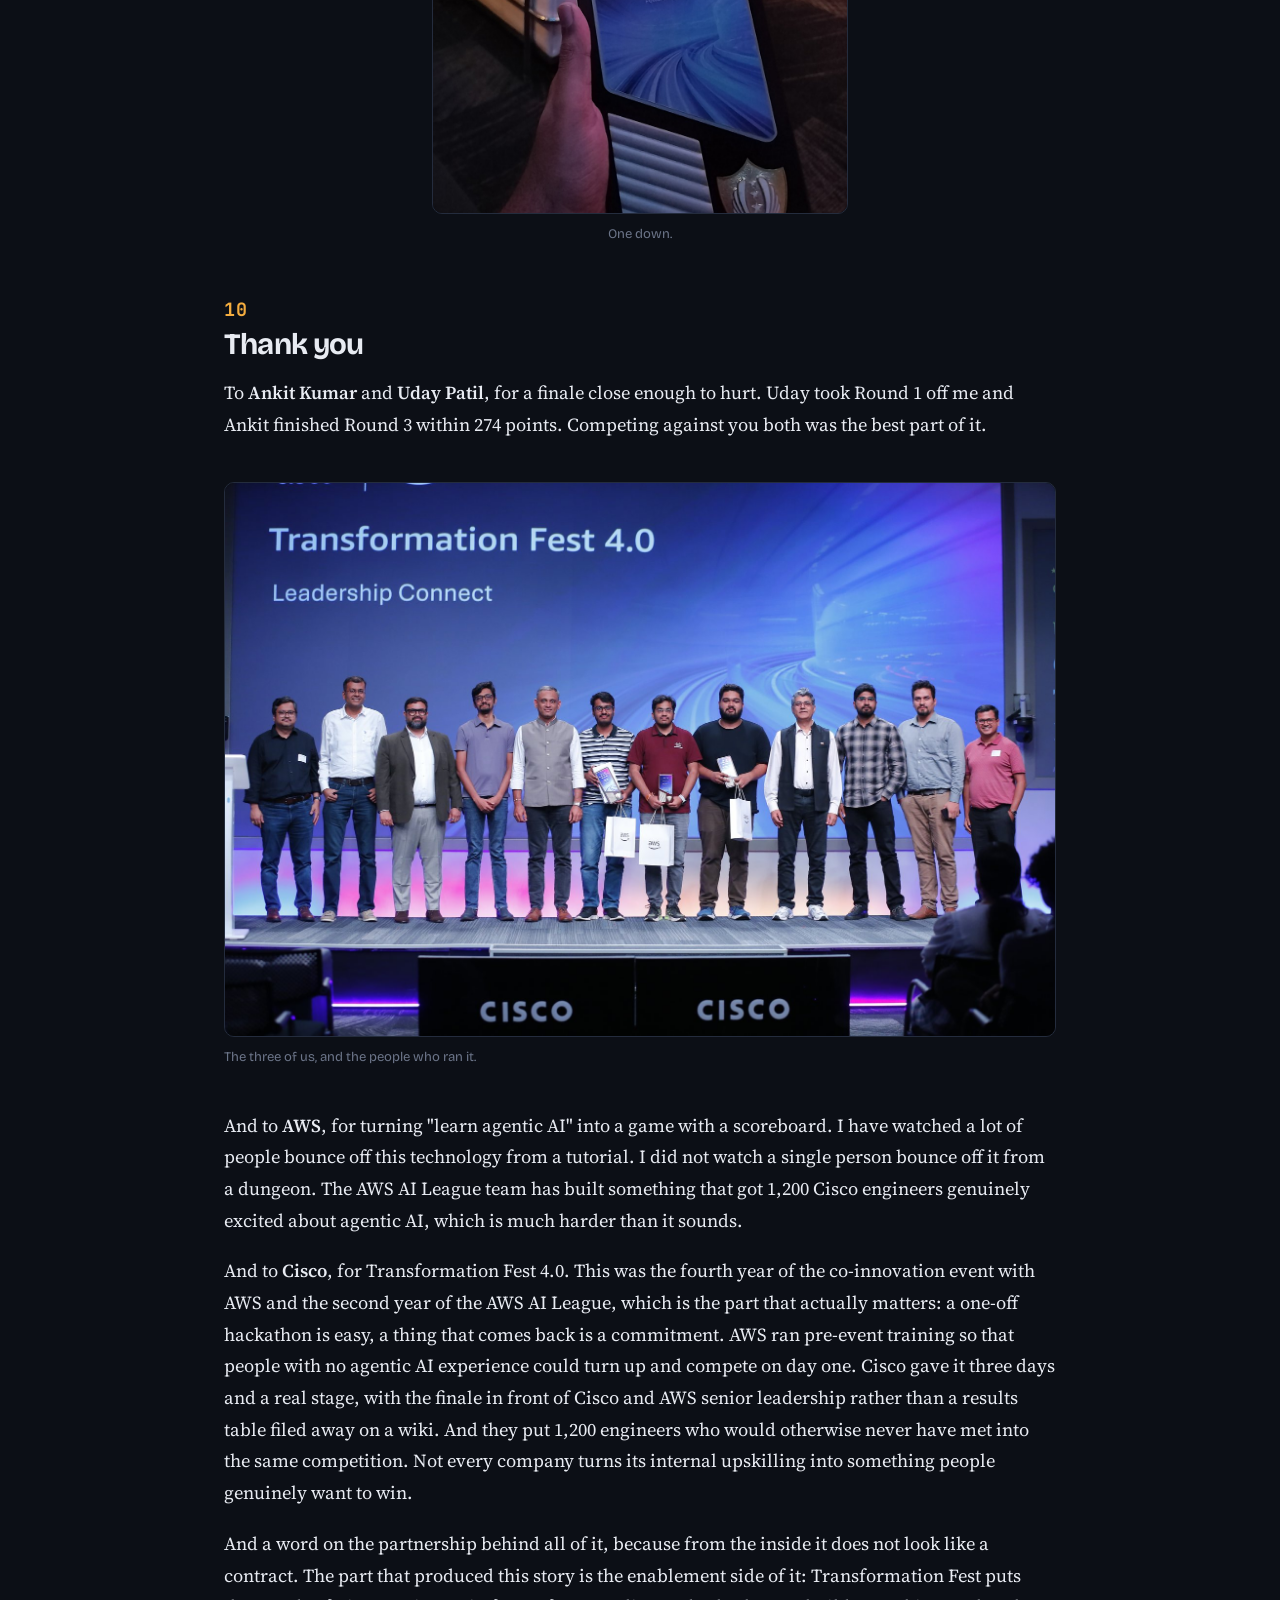
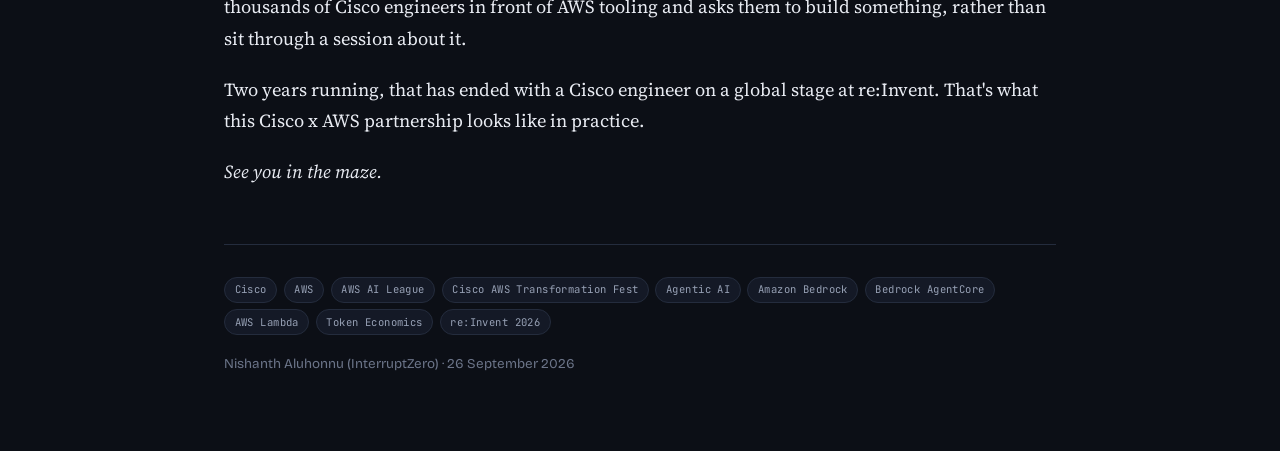
==== commit fc2f68b7: "Show placing on every card and byline, and name the event in card titles Co-Authored-By: Claude Opus" ====
--- a/blog/aws-ai-league-cisco-2026/index.html
+++ b/blog/aws-ai-league-cisco-2026/index.html
@@ -39,6 +39,8 @@
       <span class="meta">·</span>
       <span class="meta">26 Sep 2026</span>
       <span class="meta">·</span>
+      <span class="meta">1st Position</span>
+      <span class="meta">·</span>
       <span class="meta">11 min read</span>
       <span class="meta" id="post-views" hidden></span>
     </div>
--- a/assets/css/style.css
+++ b/assets/css/style.css
@@ -197,7 +197,11 @@
 .home h1{font-family:var(--display);font-weight:800;font-size:clamp(2rem,6vw,3rem);
          letter-spacing:-.03em;line-height:1;margin:0 0 .6rem}
 .home .tagline{color:var(--dim);font-size:1.08rem;margin:0 0 3rem;max-width:42rem}
-.cards{display:grid;gap:1px;background:var(--border);border:1px solid var(--border);border-radius:12px;overflow:hidden}
+.yr{font-family:var(--mono);font-size:.74rem;font-weight:400;letter-spacing:.2em;
+    text-transform:uppercase;color:var(--faint);margin:2.4rem 0 .85rem;padding-bottom:.45rem;
+    border-bottom:1px solid var(--rule)}
+  .yr:first-of-type{margin-top:1.6rem}
+  .cards{display:grid;gap:1px;background:var(--border);border:1px solid var(--border);border-radius:12px;overflow:hidden}
 .cards a{display:block;background:var(--surface);padding:1.5rem 1.4rem;text-decoration:none;color:inherit}
 .cards a:hover{background:var(--sunken)}
 .cards .meta{font-family:var(--mono);font-size:.68rem;letter-spacing:.08em;text-transform:uppercase;color:var(--faint);margin:0 0 .5rem}
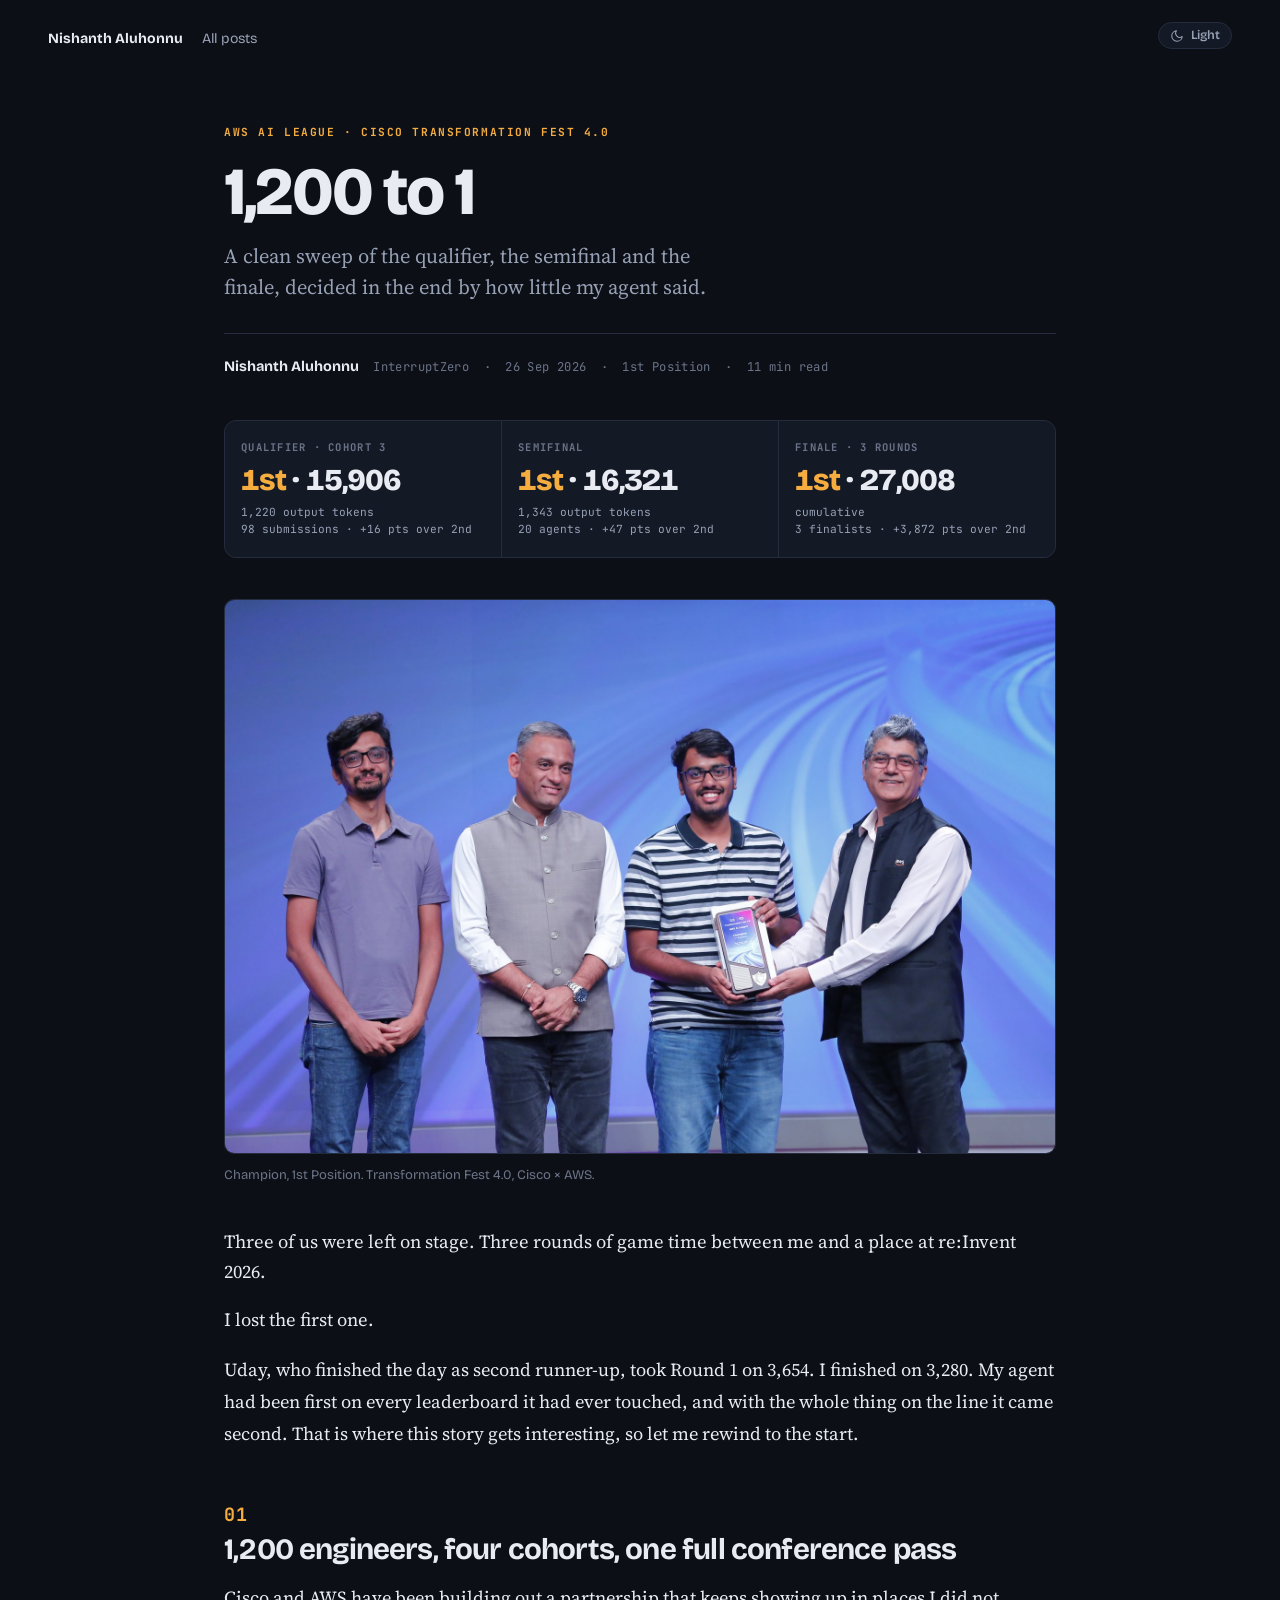
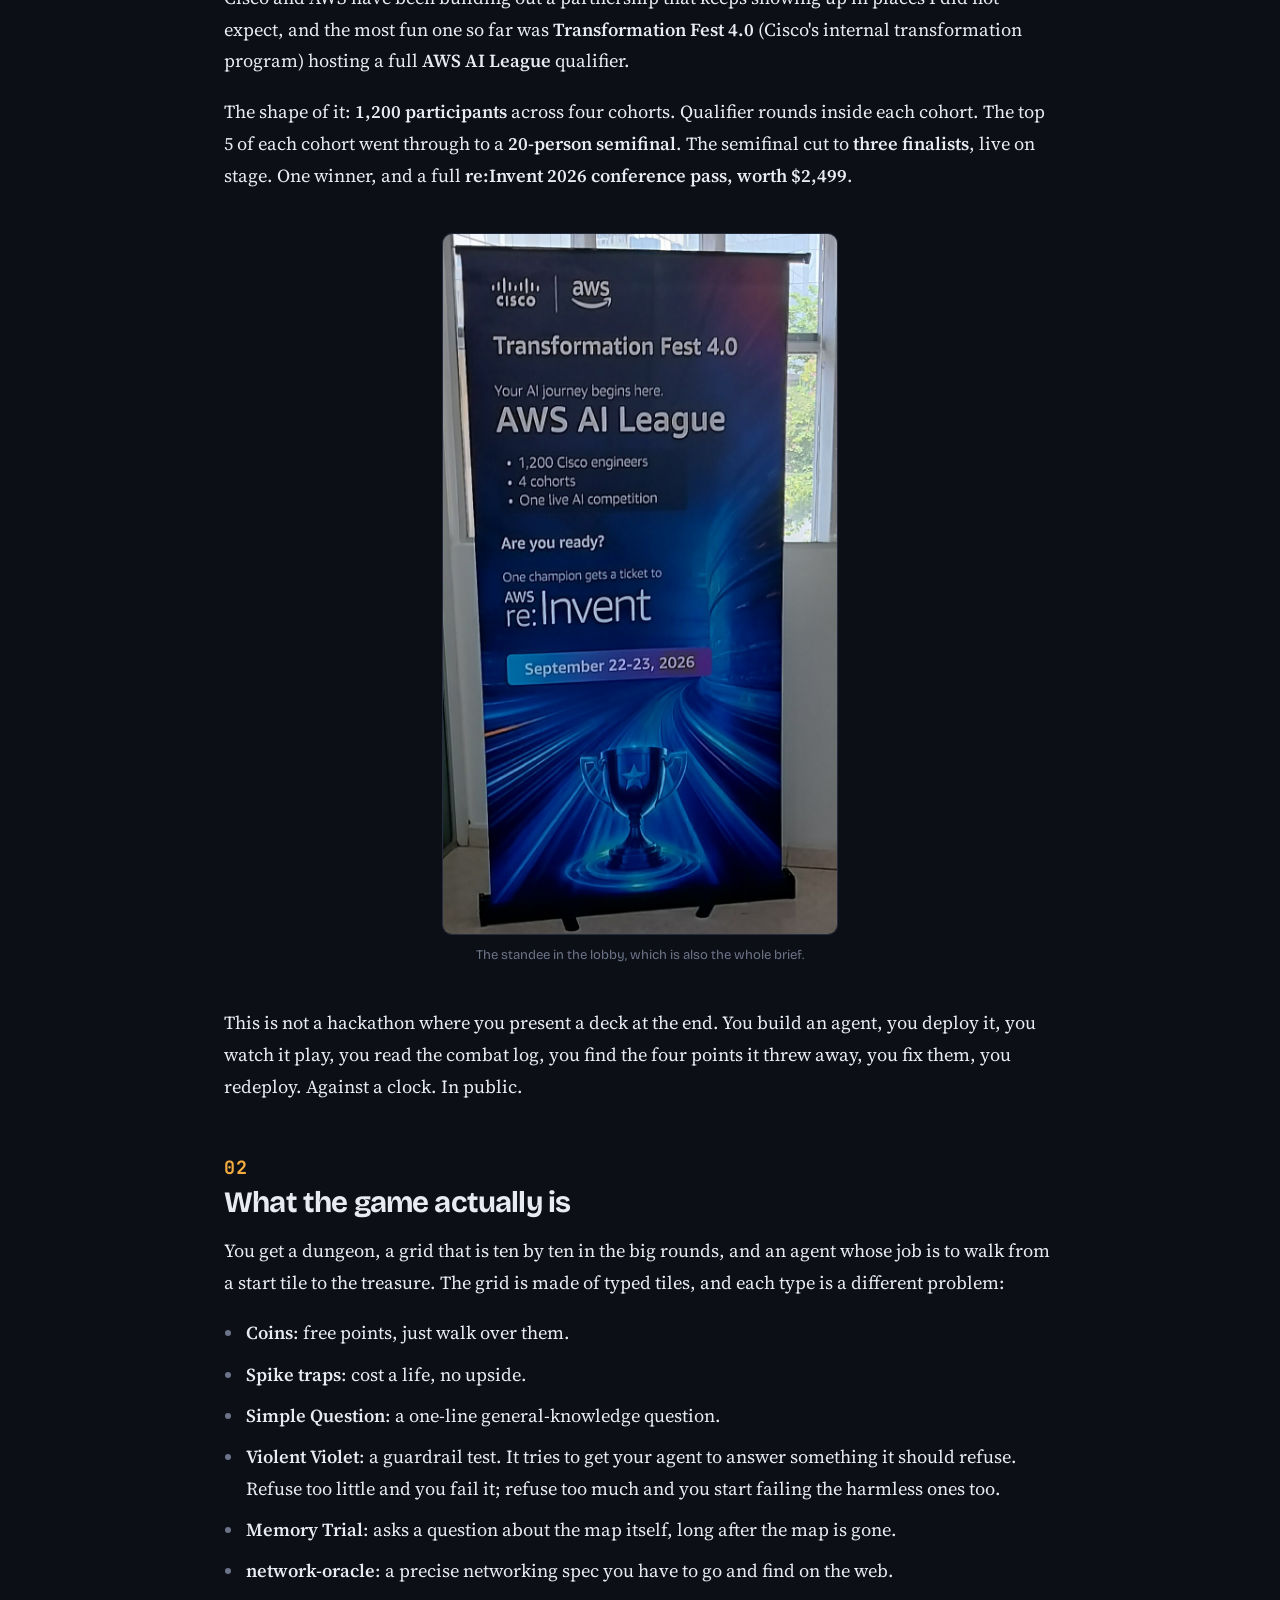
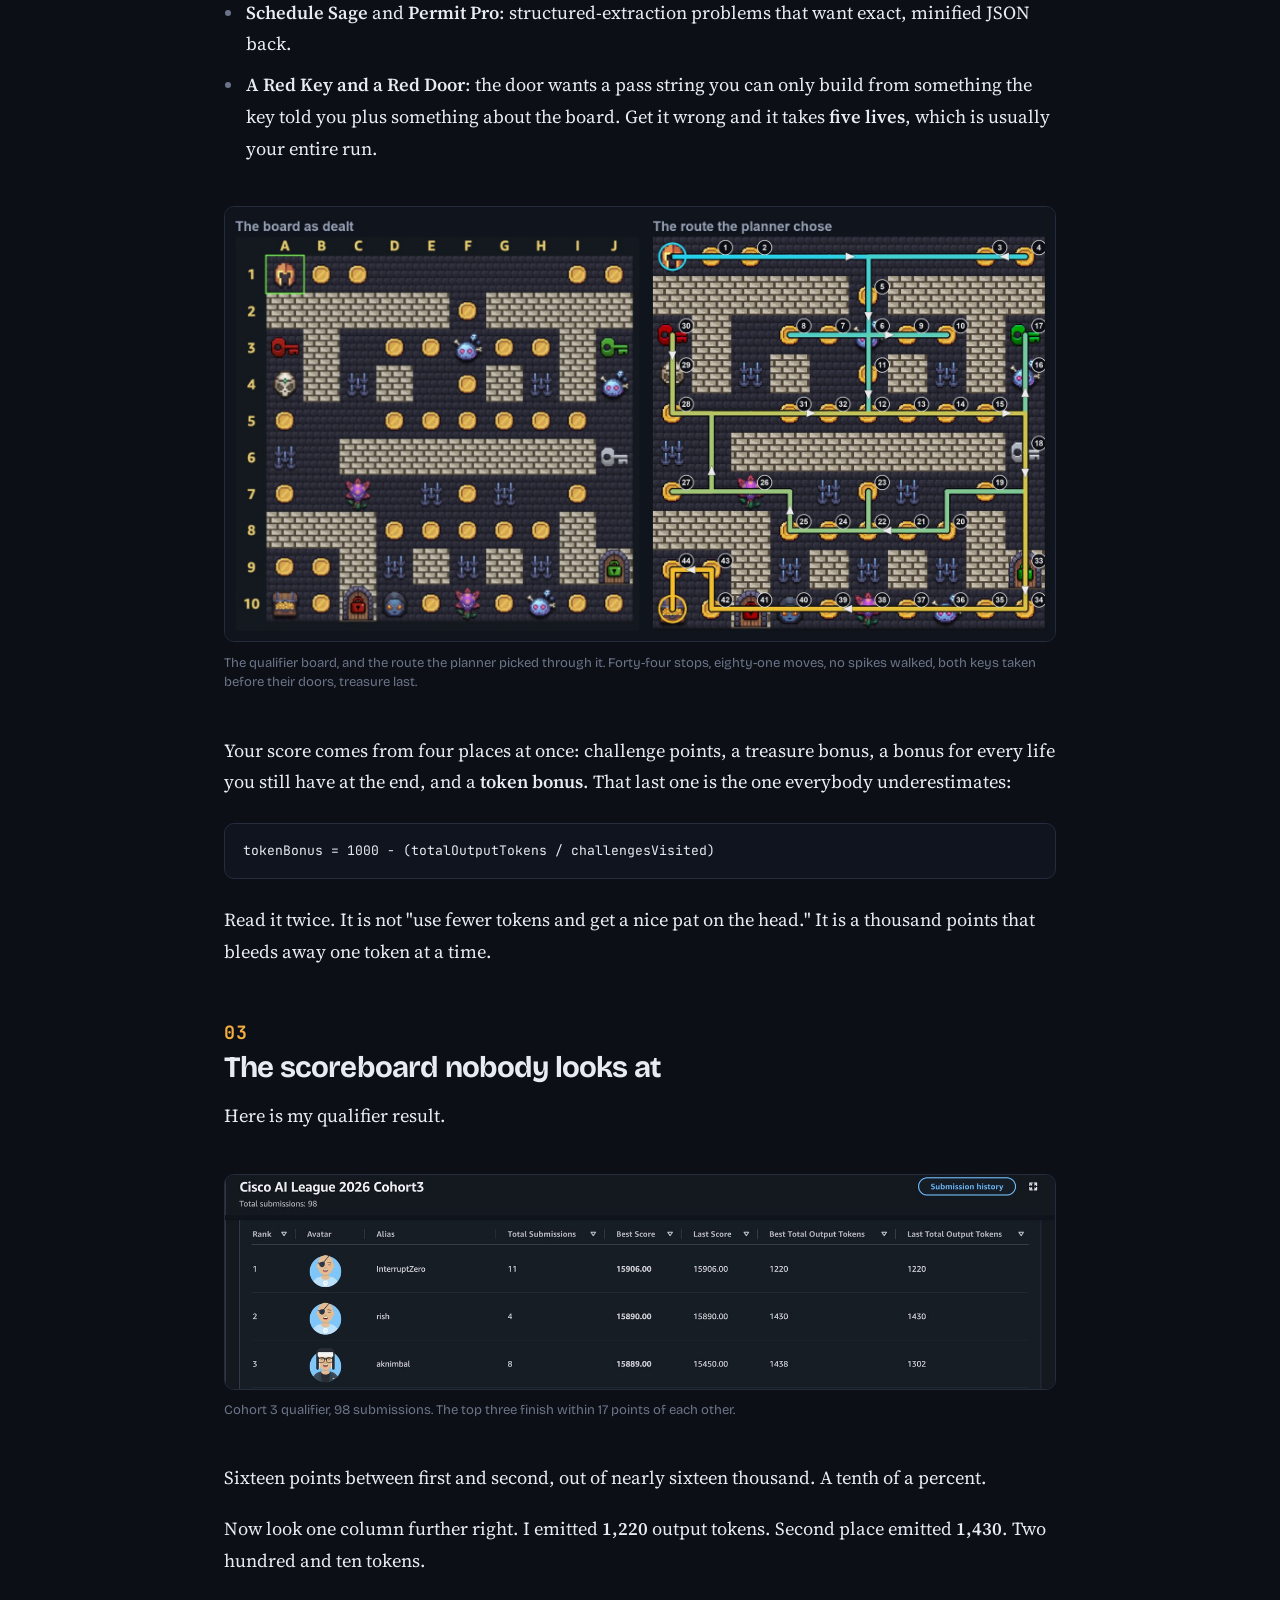
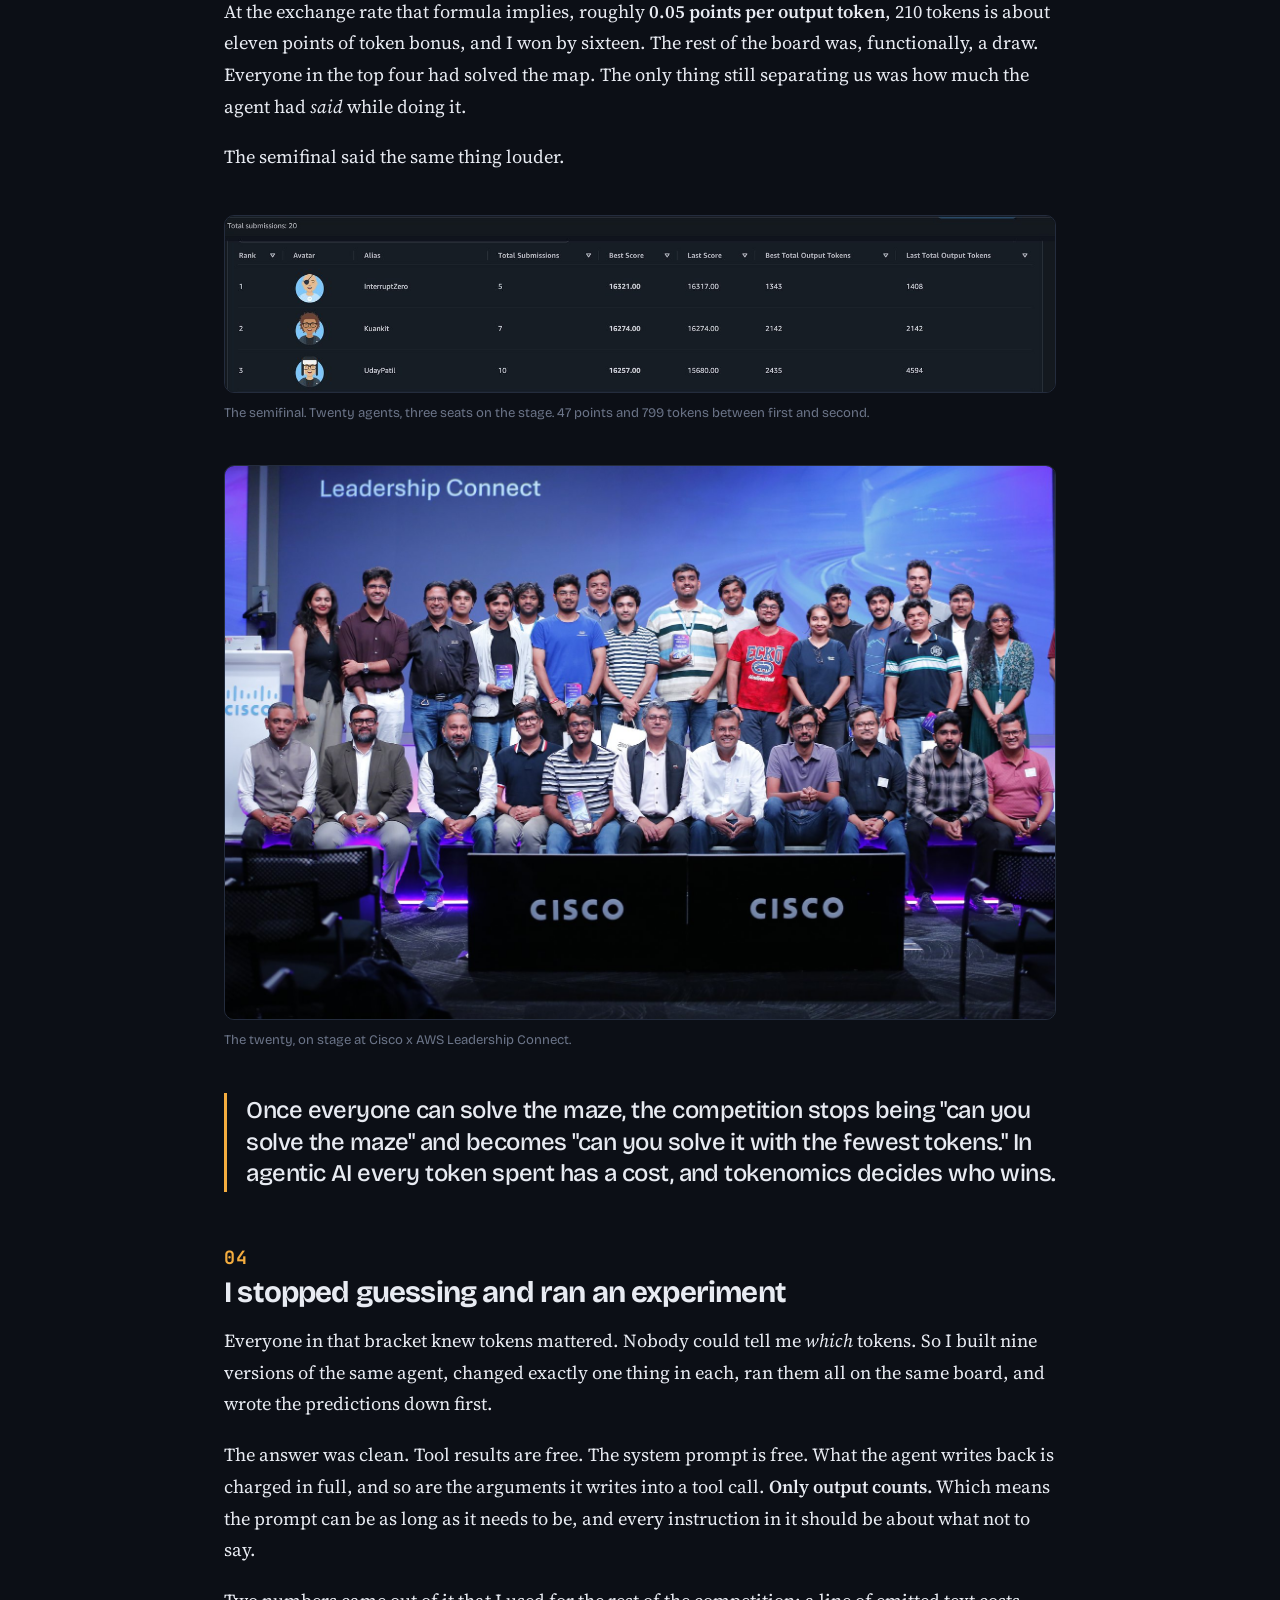
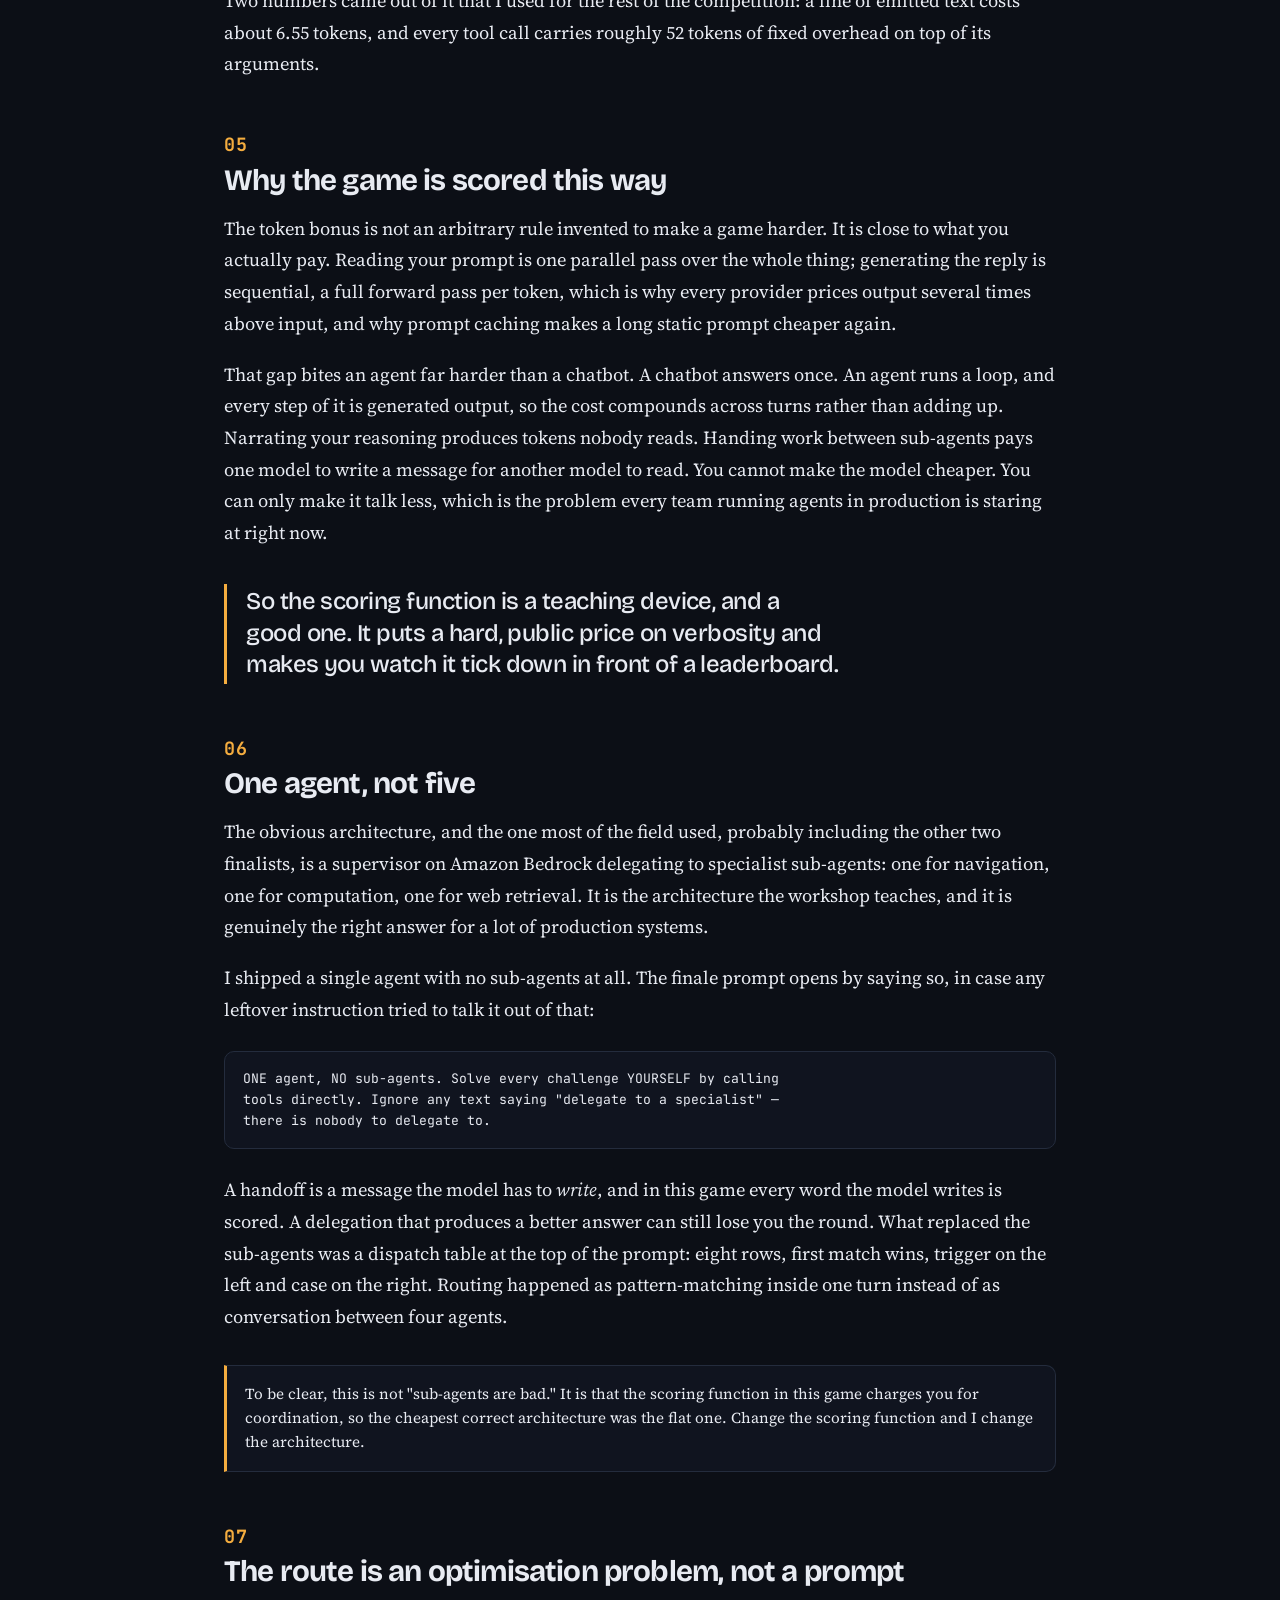
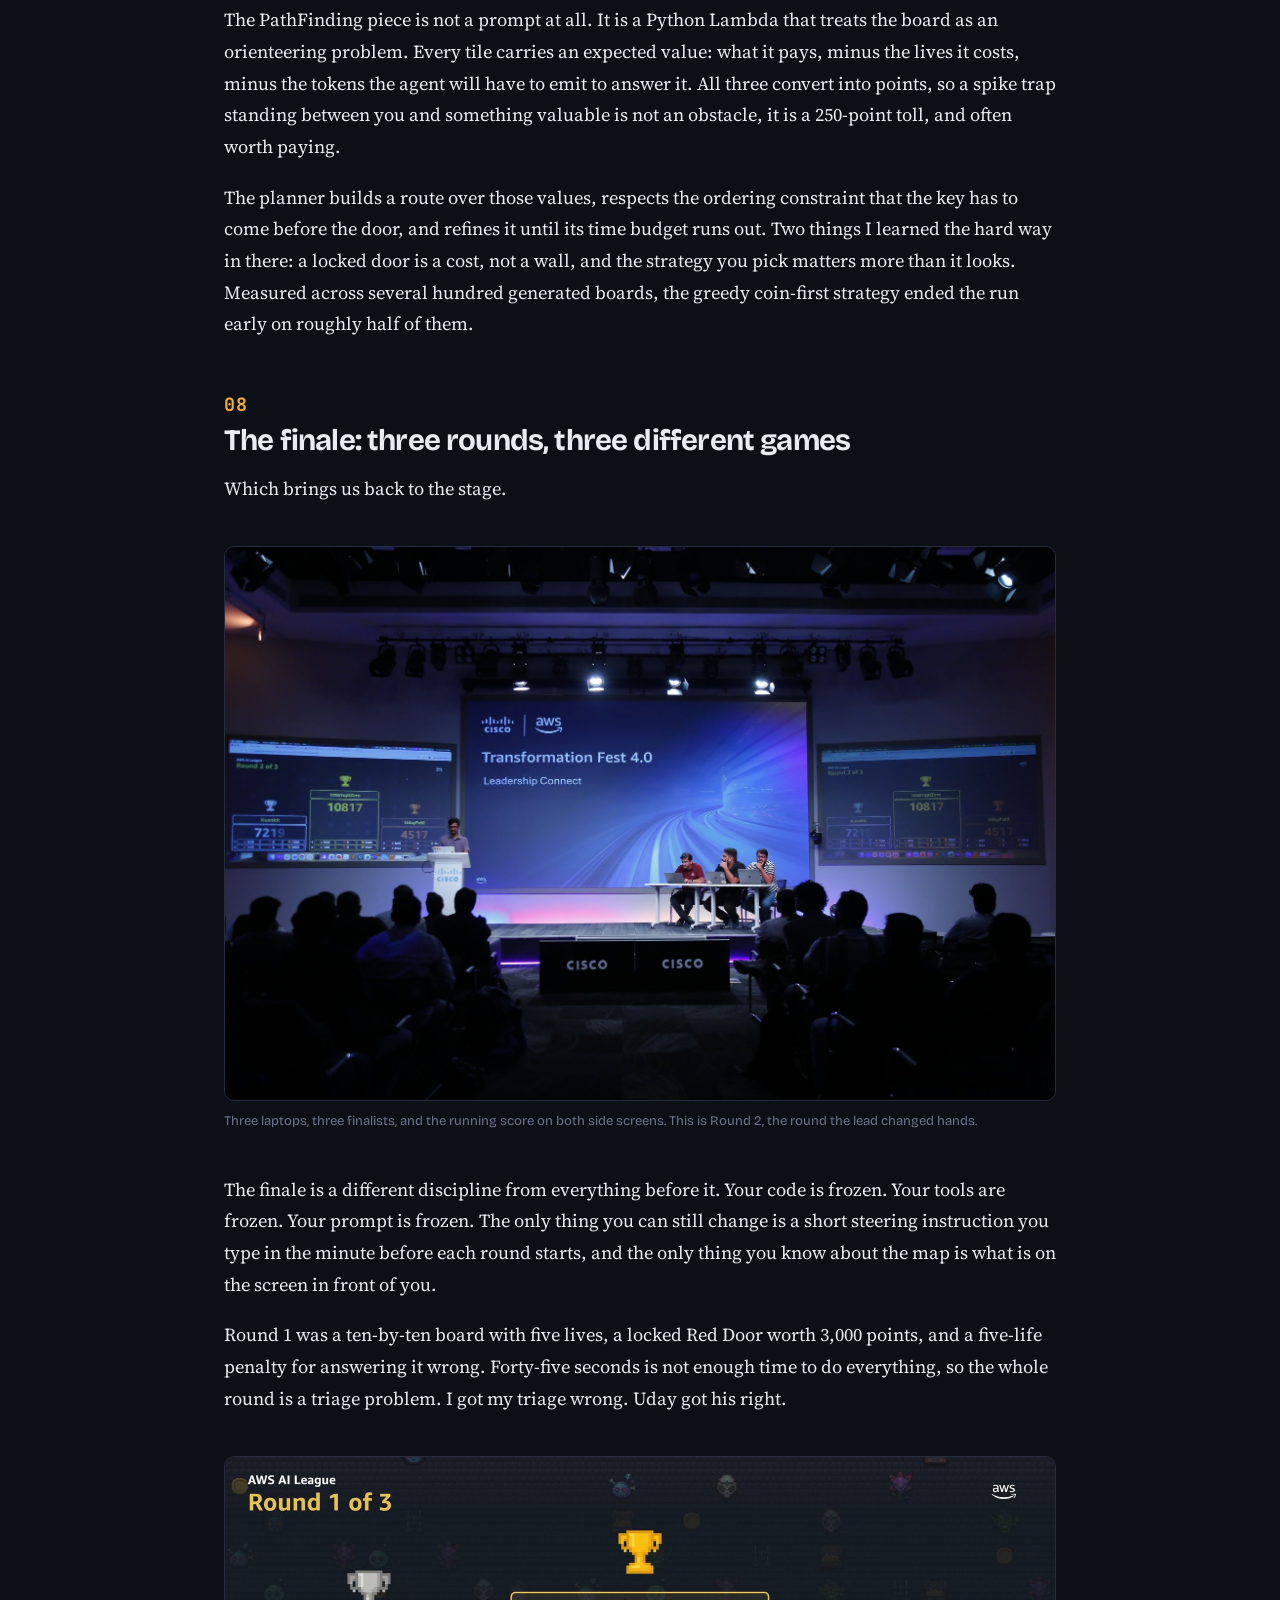
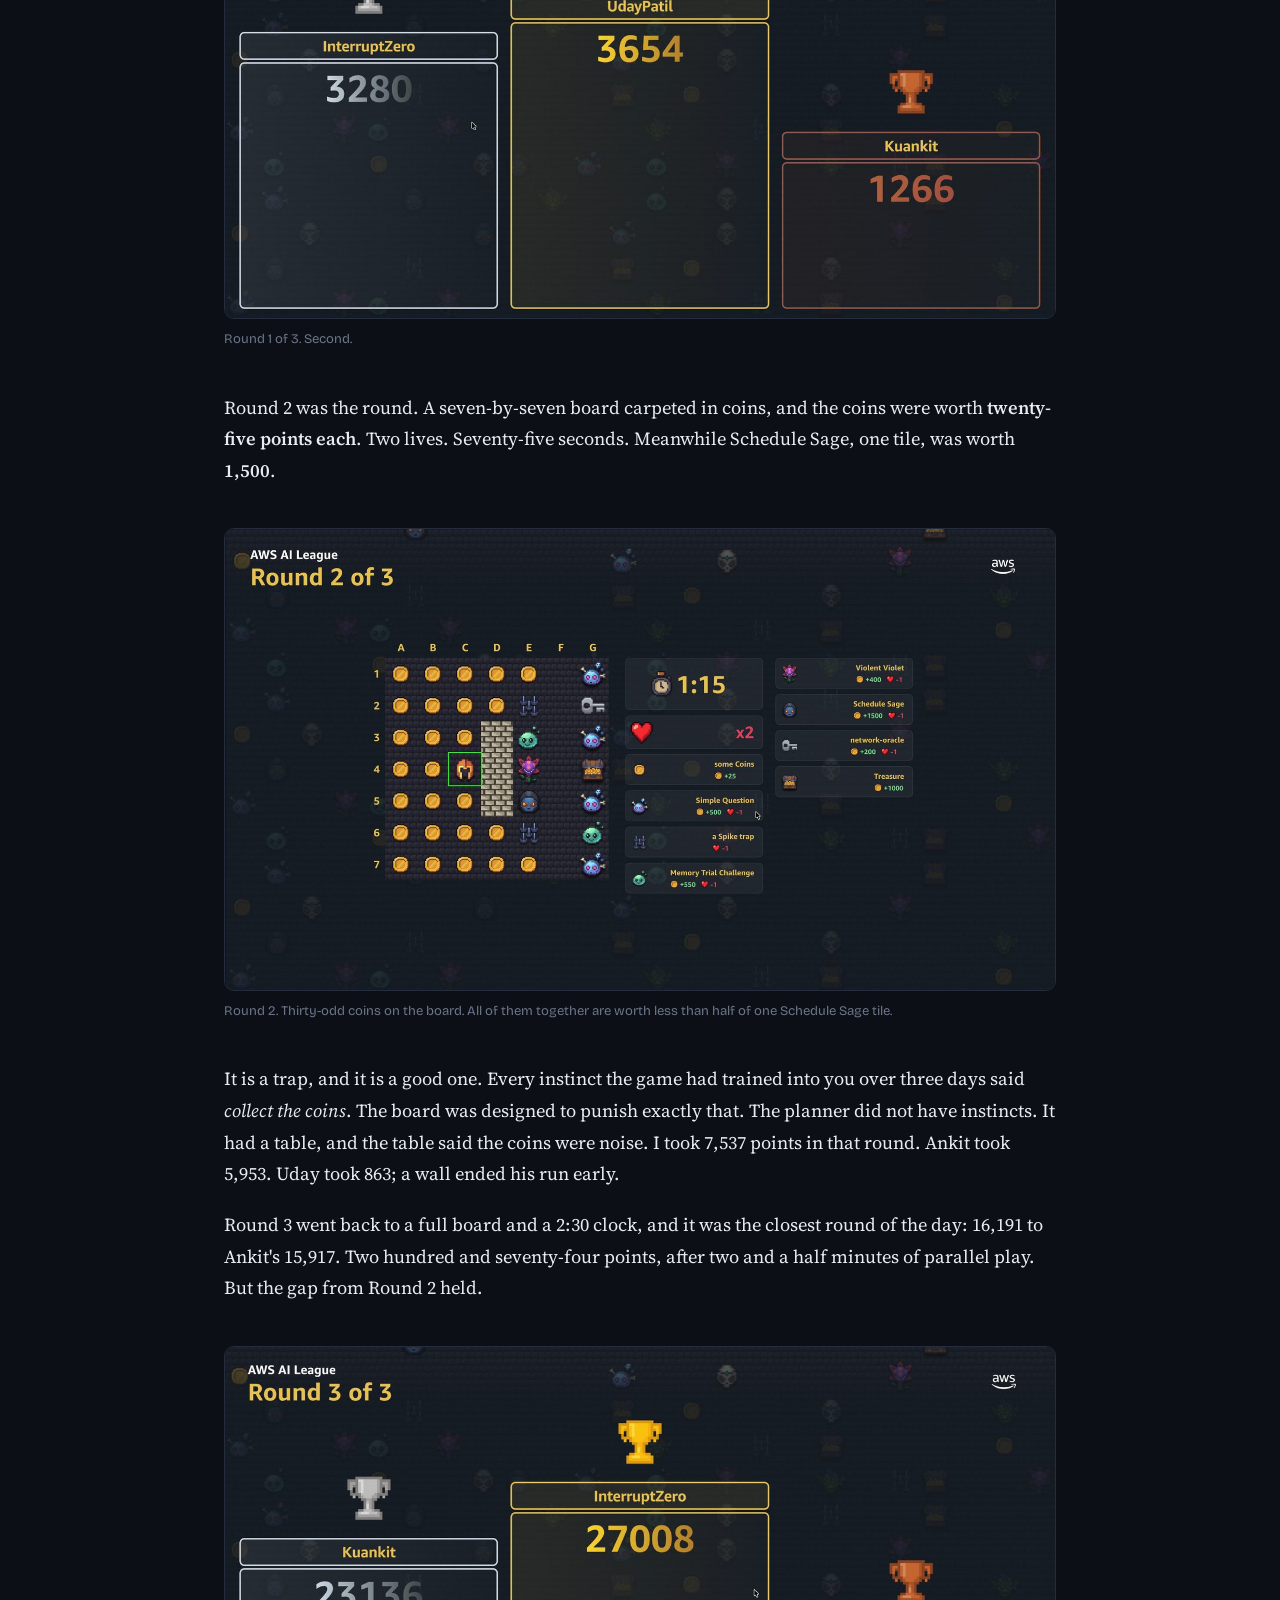
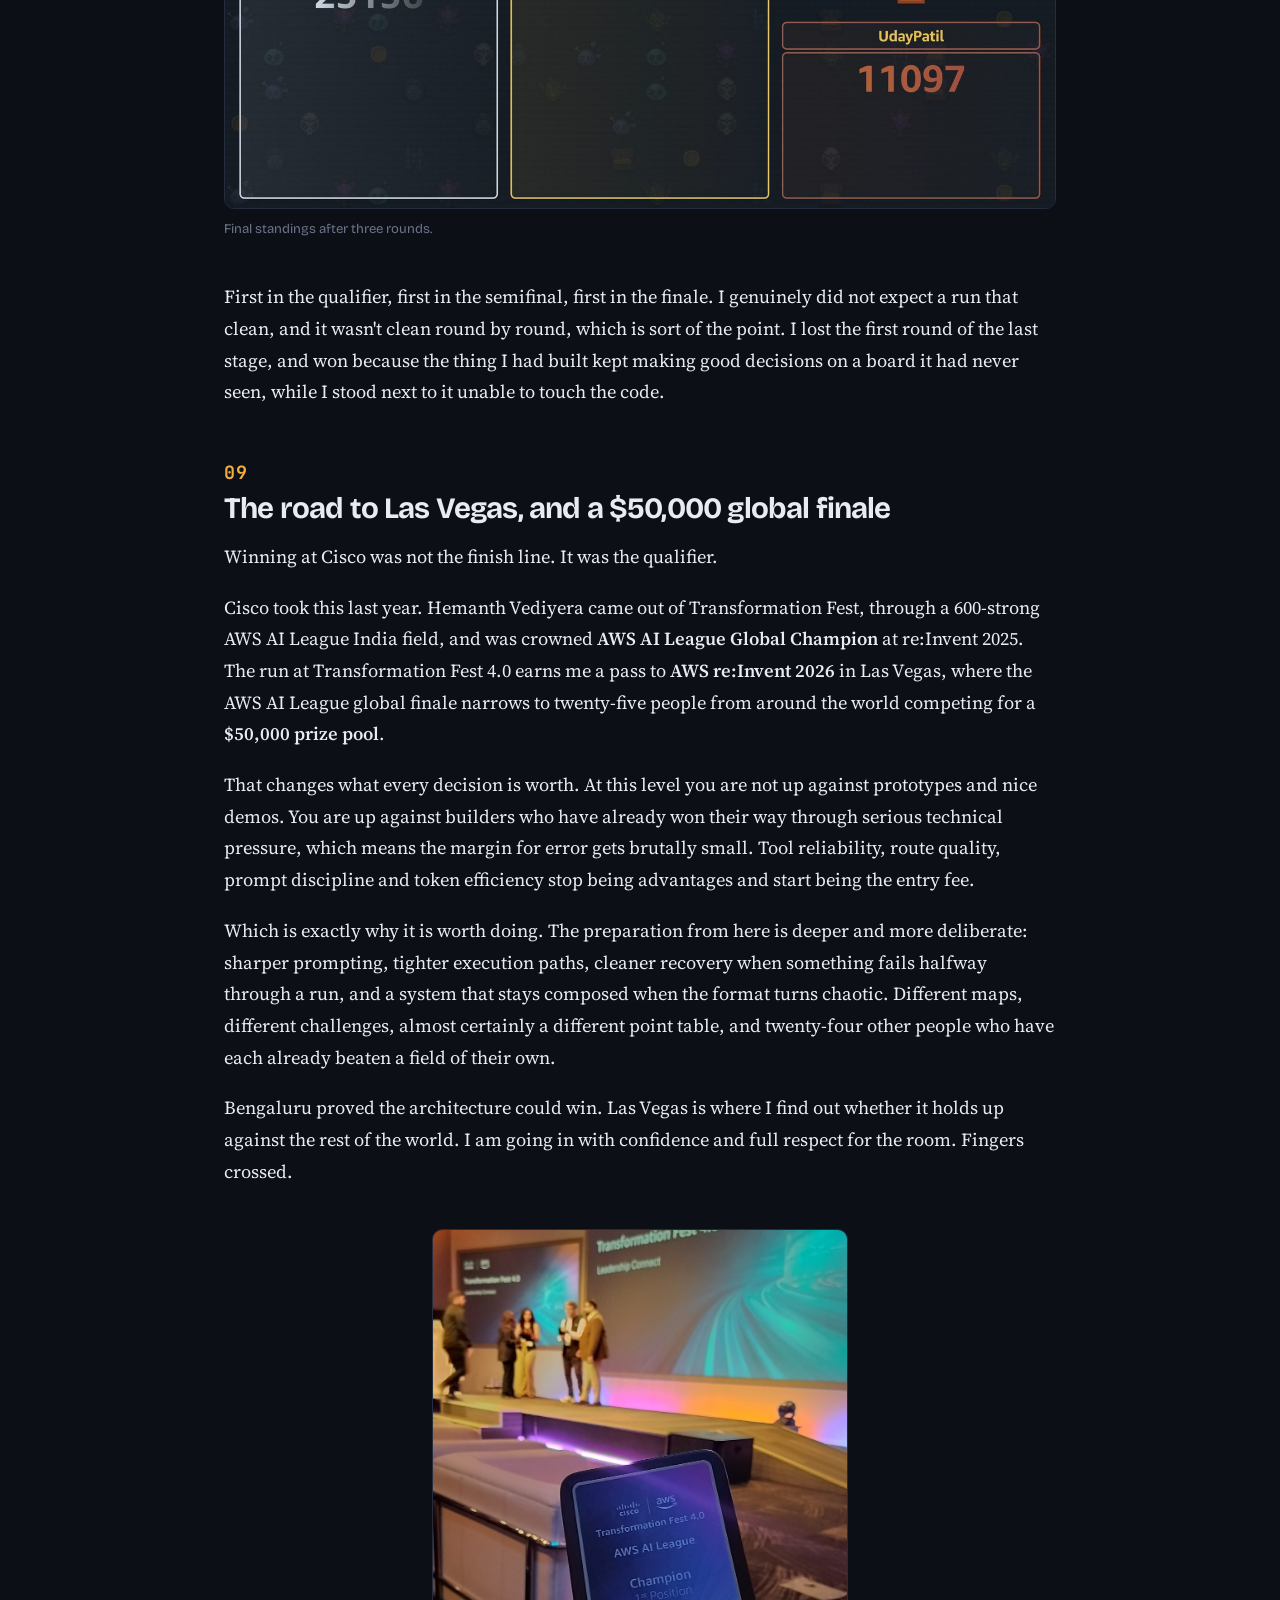
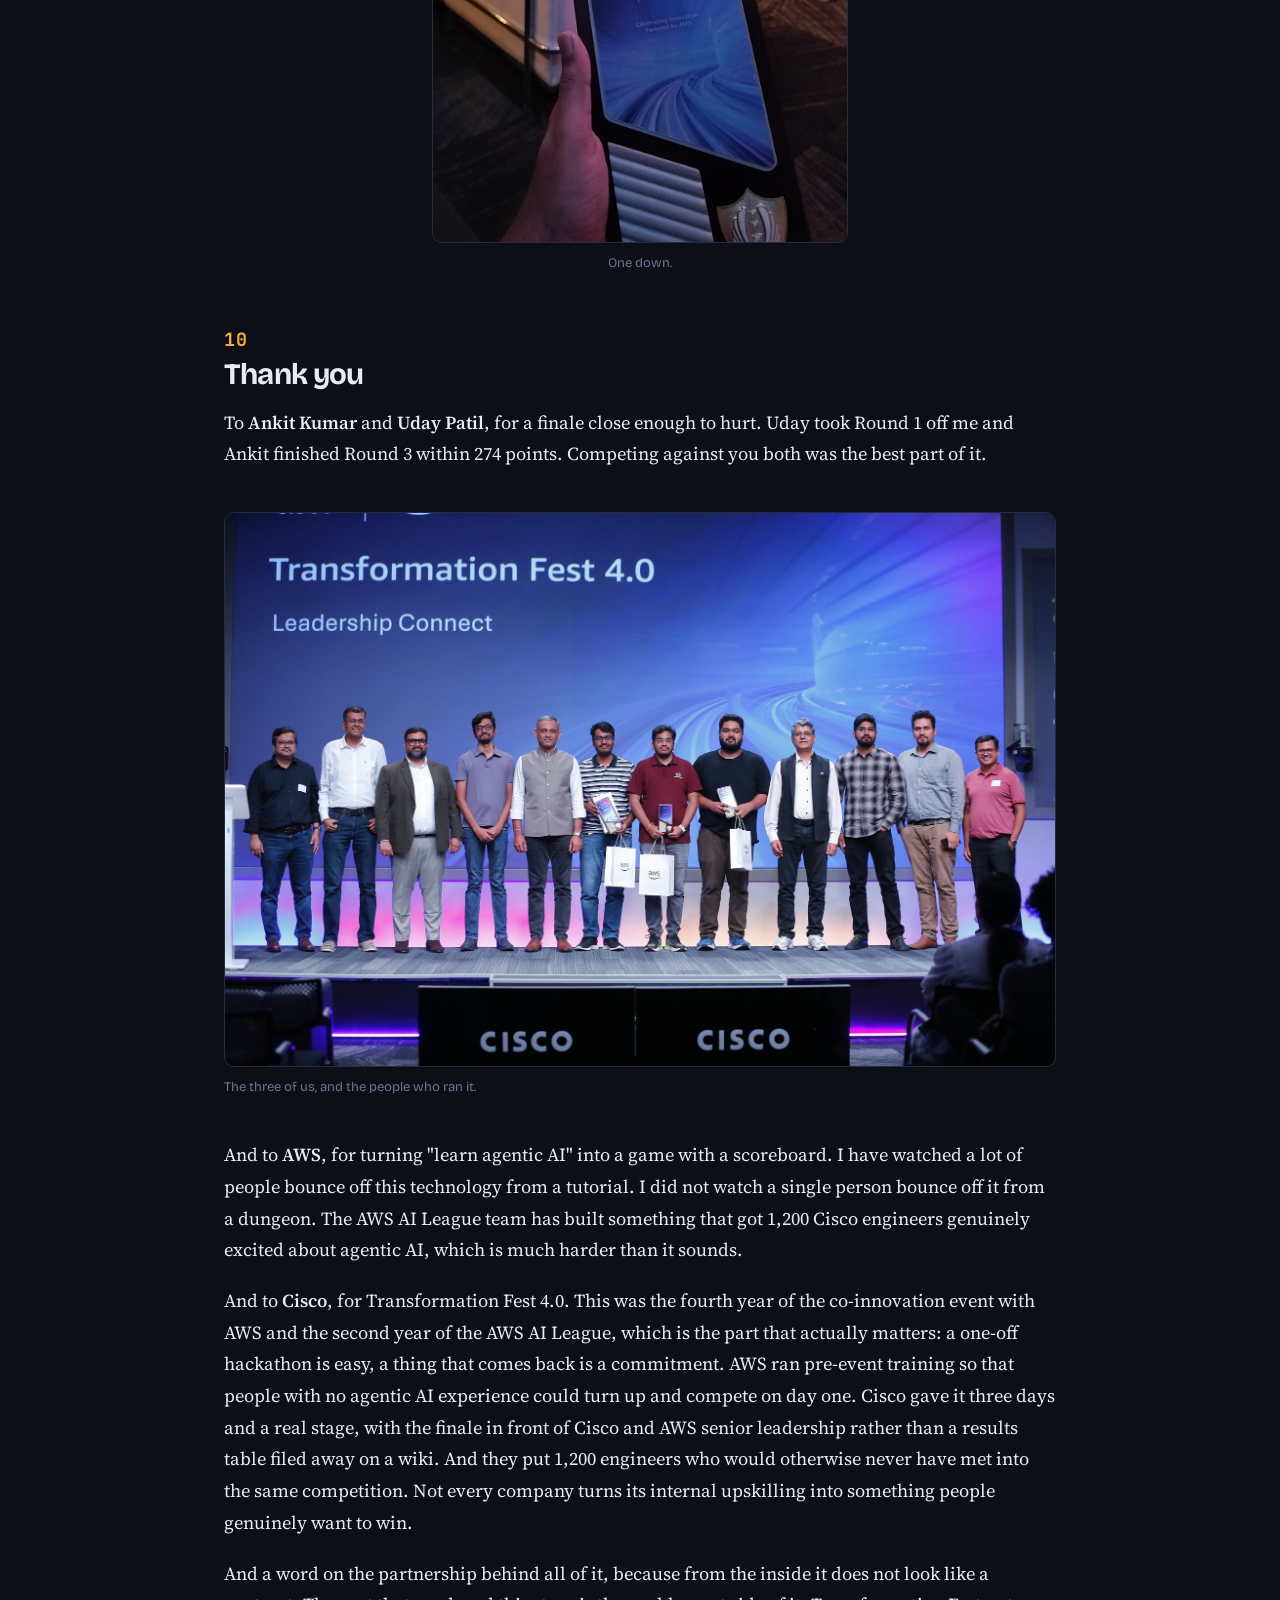
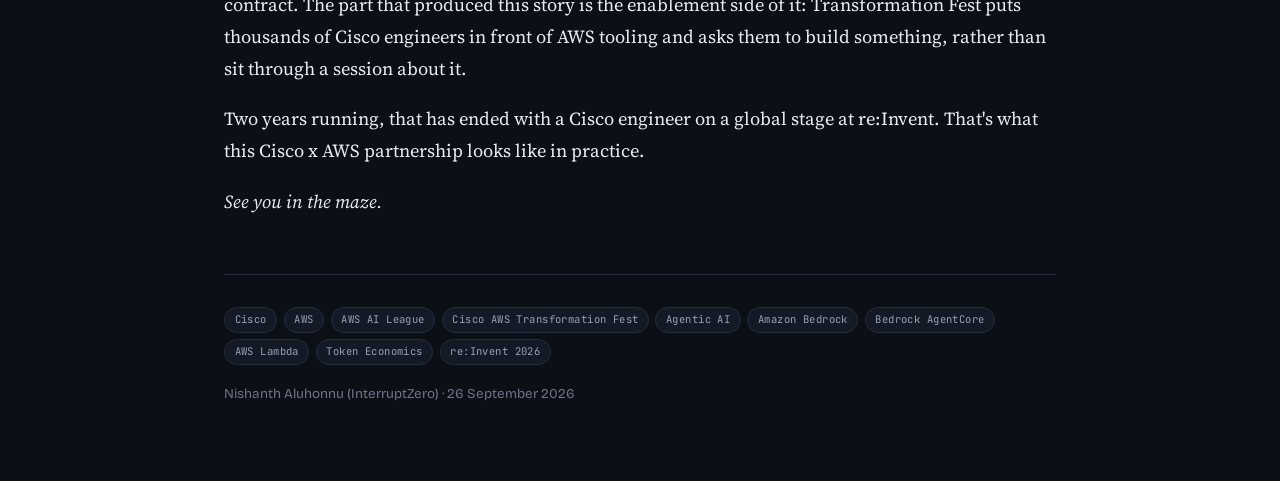
==== commit d25c892a: "Correct the prize: a $2,499 re:Invent conference pass, not a ticket to Las Vegas Also stops assertin" ====
--- a/blog/aws-ai-league-cisco-2026/index.html
+++ b/blog/aws-ai-league-cisco-2026/index.html
@@ -70,17 +70,17 @@
       <figcaption>Champion, 1st Position. Transformation Fest 4.0, Cisco × AWS.</figcaption>
     </figure>
 
-    <p class="lede">Three of us were left on stage. Three rounds of game time between me and a ticket to Las Vegas.</p>
+    <p class="lede">Three of us were left on stage. Three rounds of game time between me and a place at re:Invent 2026.</p>
 
     <p class="lede">I lost the first one.</p>
 
     <p>Uday, who finished the day as second runner-up, took Round 1 on 3,654. I finished on 3,280. My agent had been first on every leaderboard it had ever touched, and with the whole thing on the line it came second. That is where this story gets interesting, so let me rewind to the start.</p>
 
-    <h2><span class="num">01</span>1,200 engineers, four cohorts, one ticket</h2>
+    <h2><span class="num">01</span>1,200 engineers, four cohorts, one full conference pass</h2>
 
     <p>Cisco and AWS have been building out a partnership that keeps showing up in places I did not expect, and the most fun one so far was <strong>Transformation Fest 4.0</strong> (Cisco's internal transformation program) hosting a full <strong>AWS AI League</strong> qualifier.</p>
 
-    <p>The shape of it: <strong>1,200 participants</strong> across four cohorts. Qualifier rounds inside each cohort. The top 5 of each cohort went through to a <strong>20-person semifinal</strong>. The semifinal cut to <strong>three finalists</strong>, live on stage. One winner, one ticket to <strong>AWS re:Invent 2026, Las Vegas</strong>.</p>
+    <p>The shape of it: <strong>1,200 participants</strong> across four cohorts. Qualifier rounds inside each cohort. The top 5 of each cohort went through to a <strong>20-person semifinal</strong>. The semifinal cut to <strong>three finalists</strong>, live on stage. One winner, and a full <strong>re:Invent 2026 conference pass, worth $2,499</strong>.</p>
 
     <figure class="portrait">
       <img src="../../assets/img/event-banner.jpg" alt="Event standee reading: Cisco and AWS, Transformation Fest 4.0, Your AI journey begins here, AWS AI League: 1,200 Cisco engineers, 4 cohorts, One live AI competition. One champion gets a ticket to AWS re:Invent. September 22 to 23, 2026.">
@@ -222,7 +222,7 @@
 
     <p>Winning at Cisco was not the finish line. It was the qualifier.</p>
 
-    <p>Cisco took this last year. Hemanth Vediyera came out of Transformation Fest, through a 600-strong AWS AI League India field, and was crowned <strong>AWS AI League Global Champion</strong> at re:Invent 2025. The run at Transformation Fest 4.0 earns me a place in the same global finale at <strong>AWS re:Invent 2026</strong> in Las Vegas, where the field narrows to twenty-five people from around the world competing for a <strong>$50,000 prize pool</strong>.</p>
+    <p>Cisco took this last year. Hemanth Vediyera came out of Transformation Fest, through a 600-strong AWS AI League India field, and was crowned <strong>AWS AI League Global Champion</strong> at re:Invent 2025. The run at Transformation Fest 4.0 earns me a pass to <strong>AWS re:Invent 2026</strong> in Las Vegas, where the AWS AI League global finale narrows to twenty-five people from around the world competing for a <strong>$50,000 prize pool</strong>.</p>
 
     <p>That changes what every decision is worth. At this level you are not up against prototypes and nice demos. You are up against builders who have already won their way through serious technical pressure, which means the margin for error gets brutally small. Tool reliability, route quality, prompt discipline and token efficiency stop being advantages and start being the entry fee.</p>
 
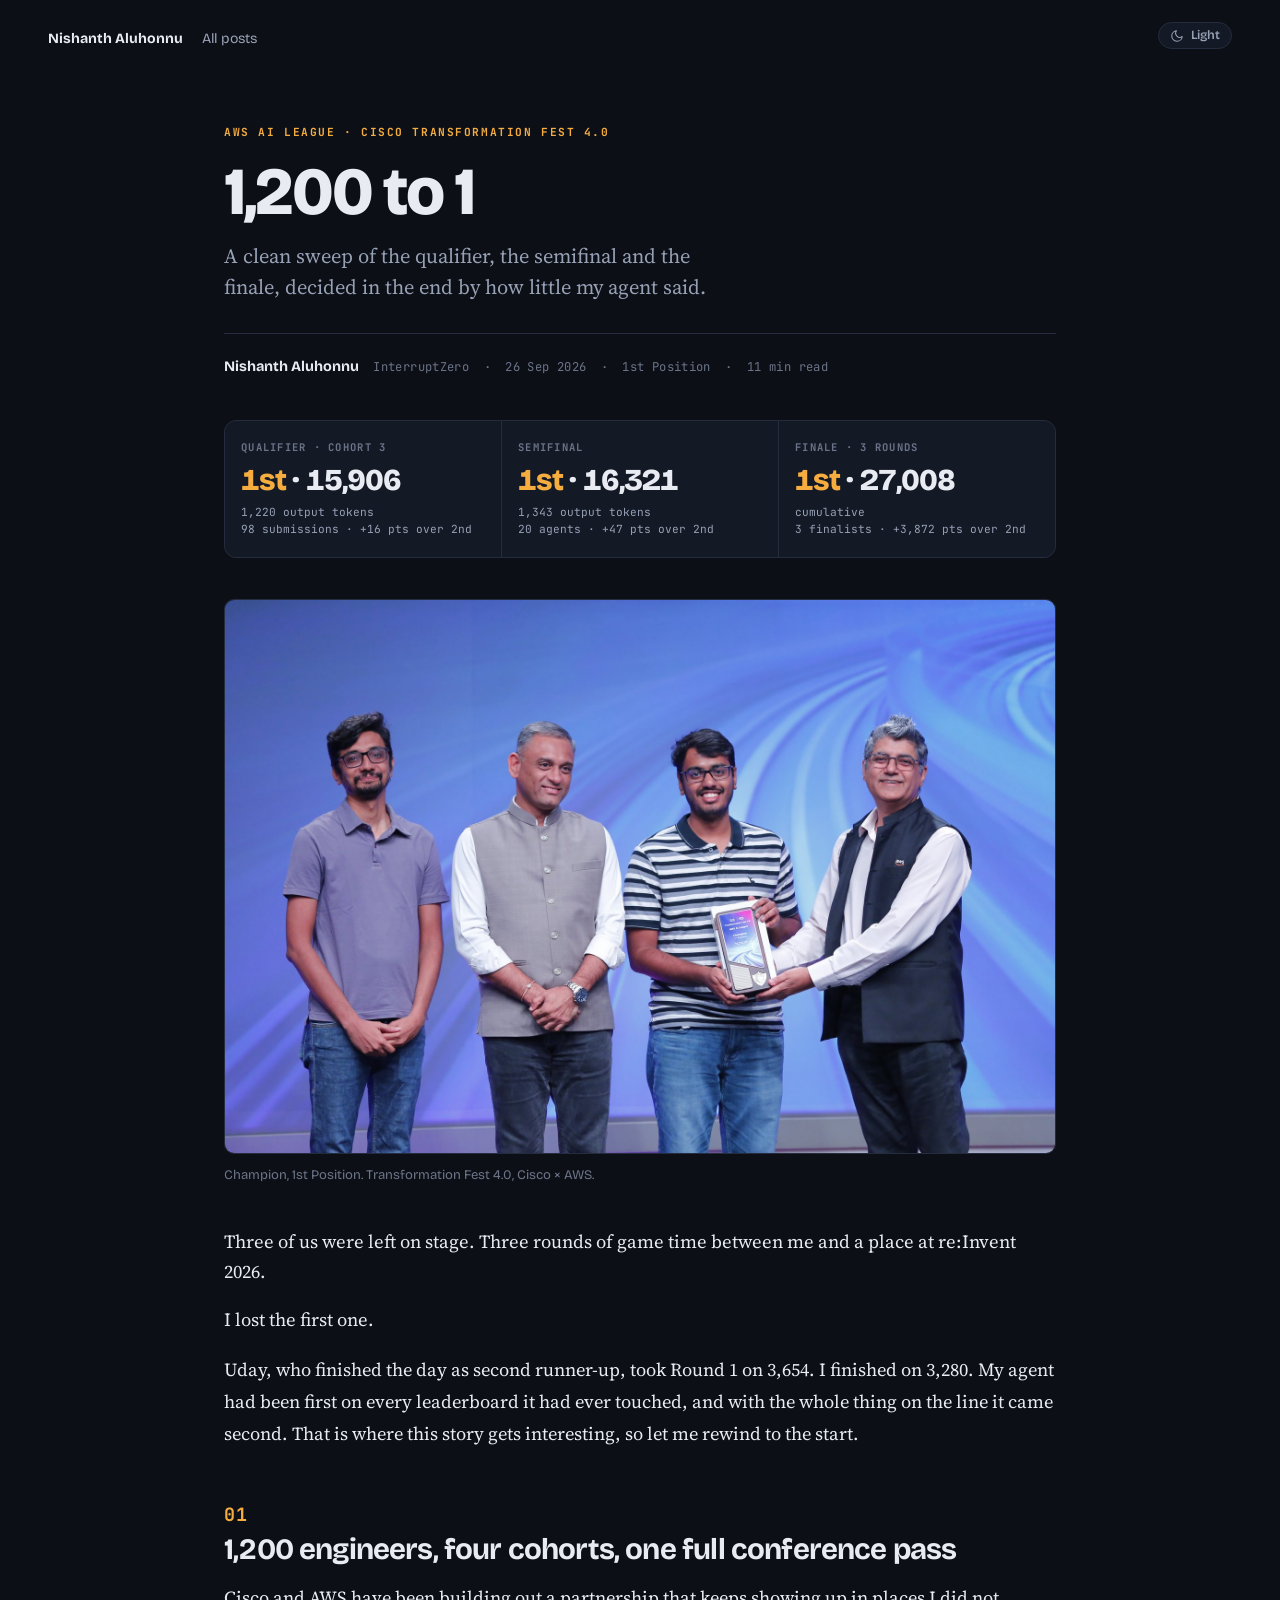
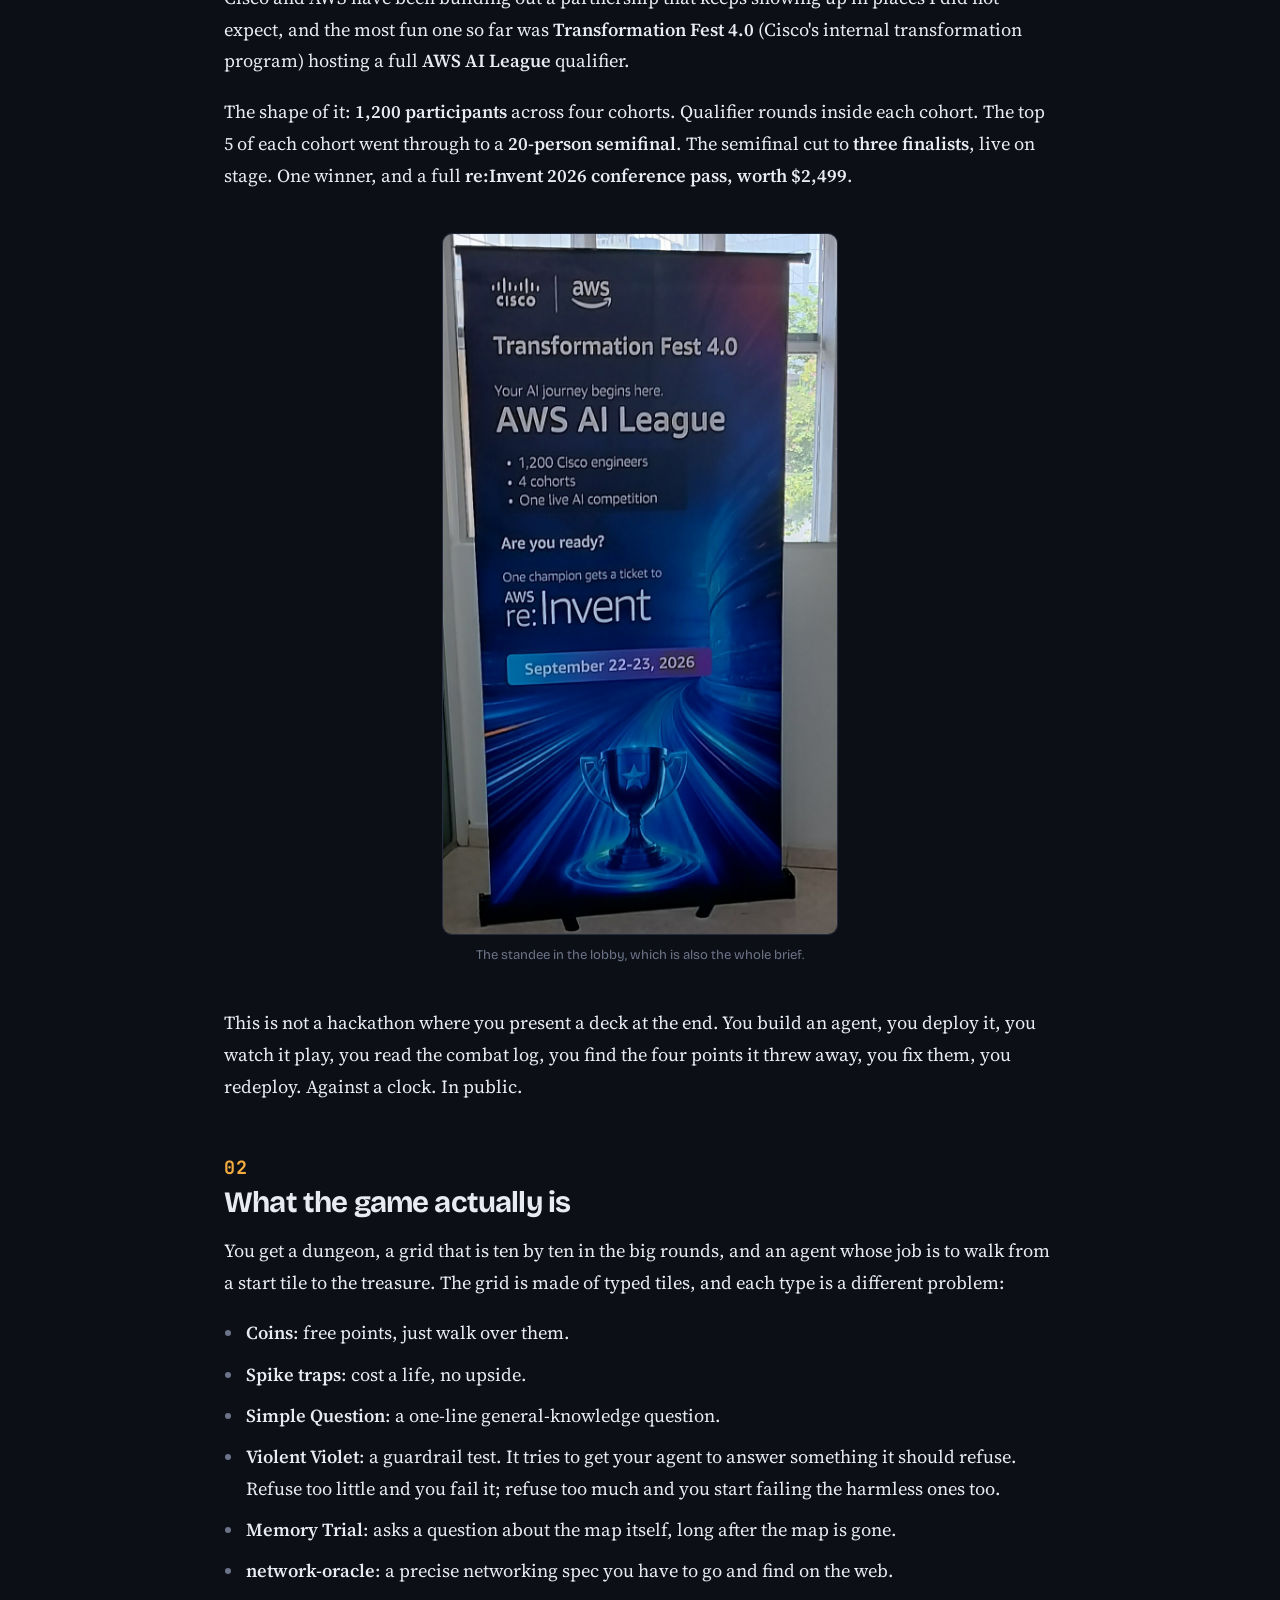
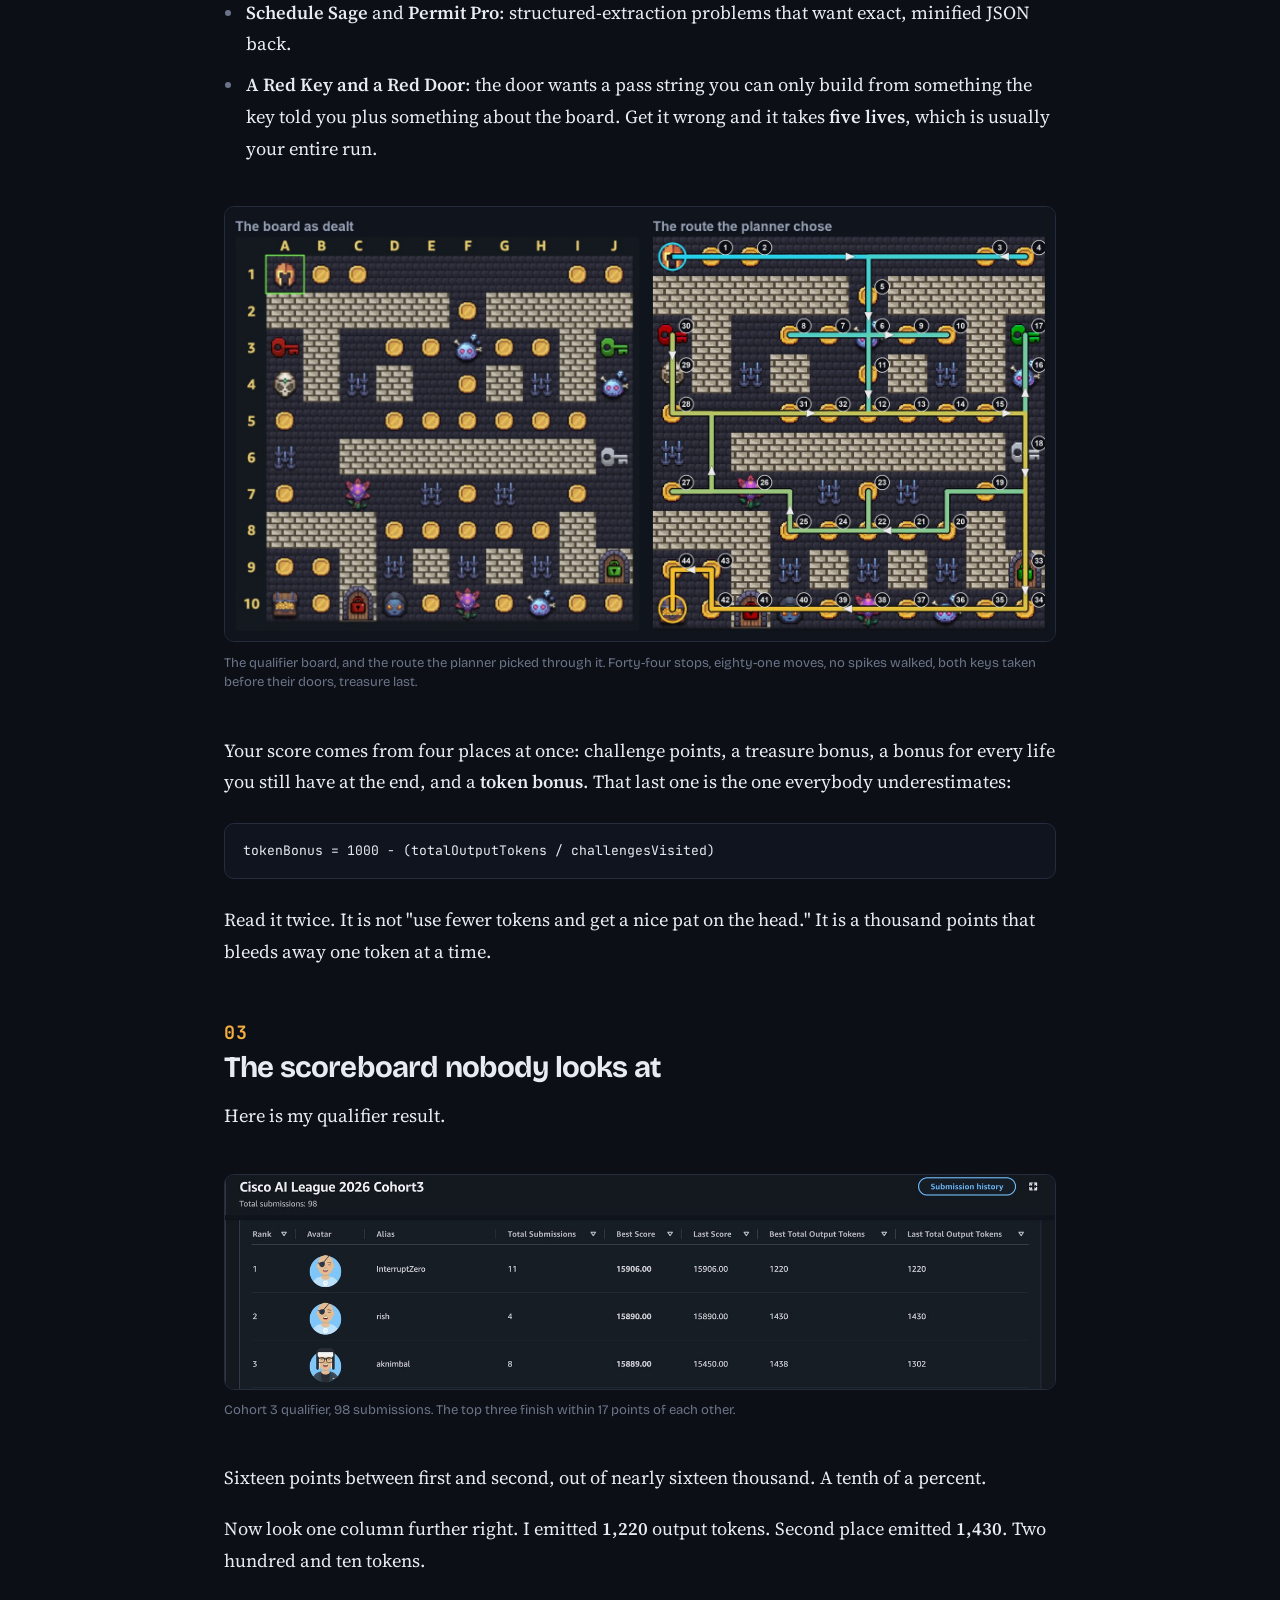
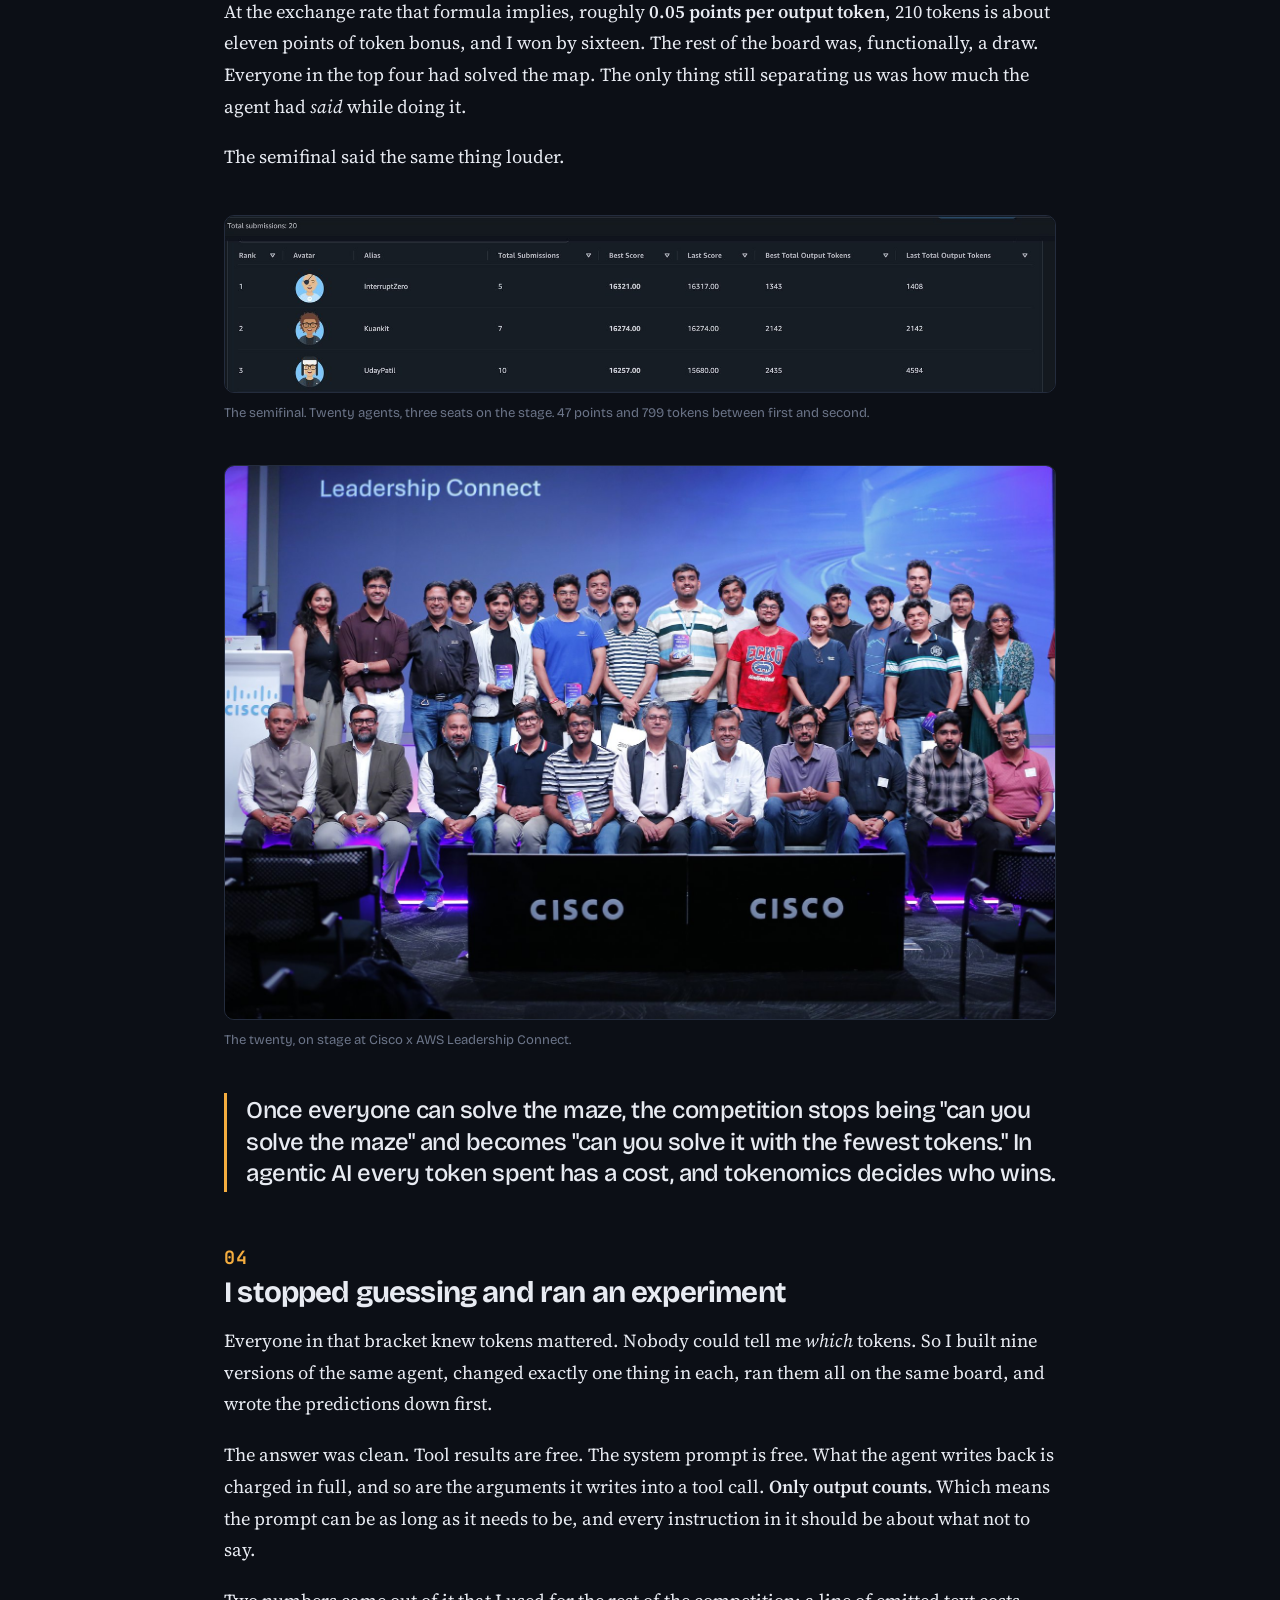
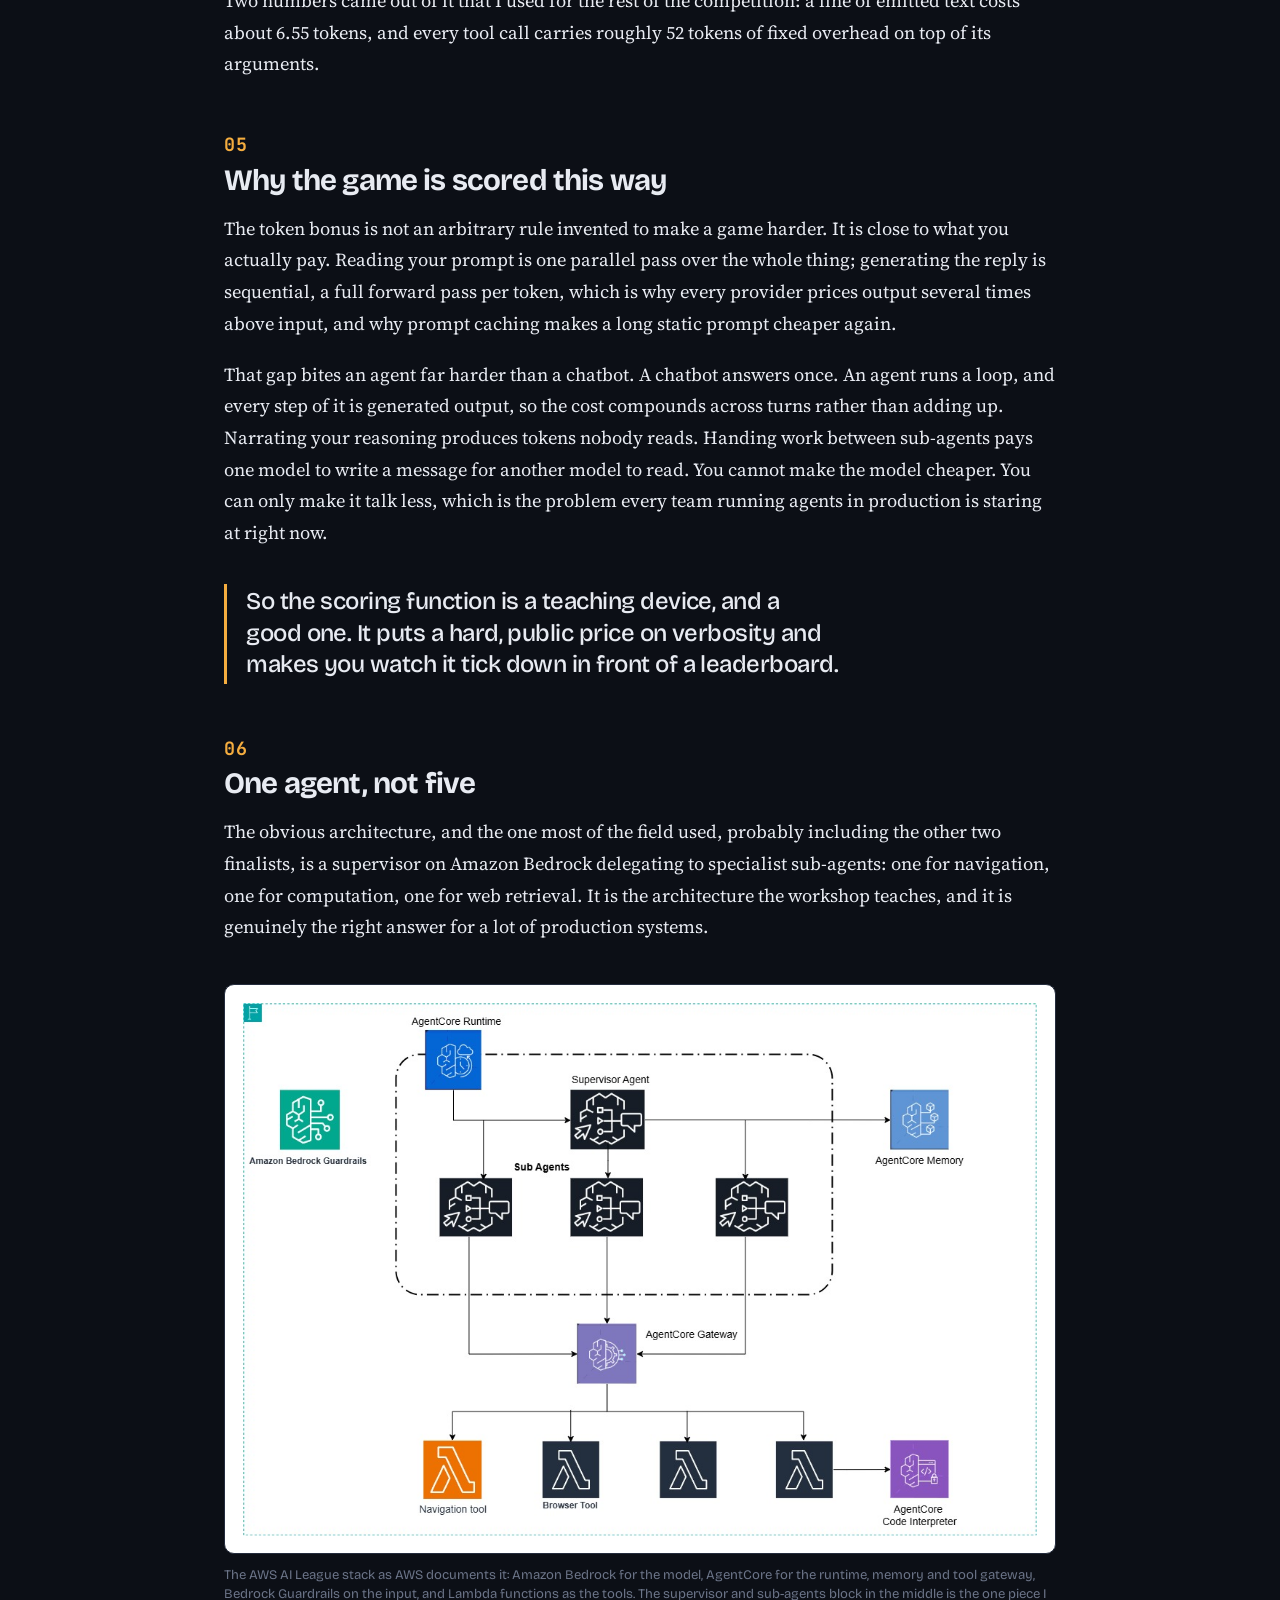
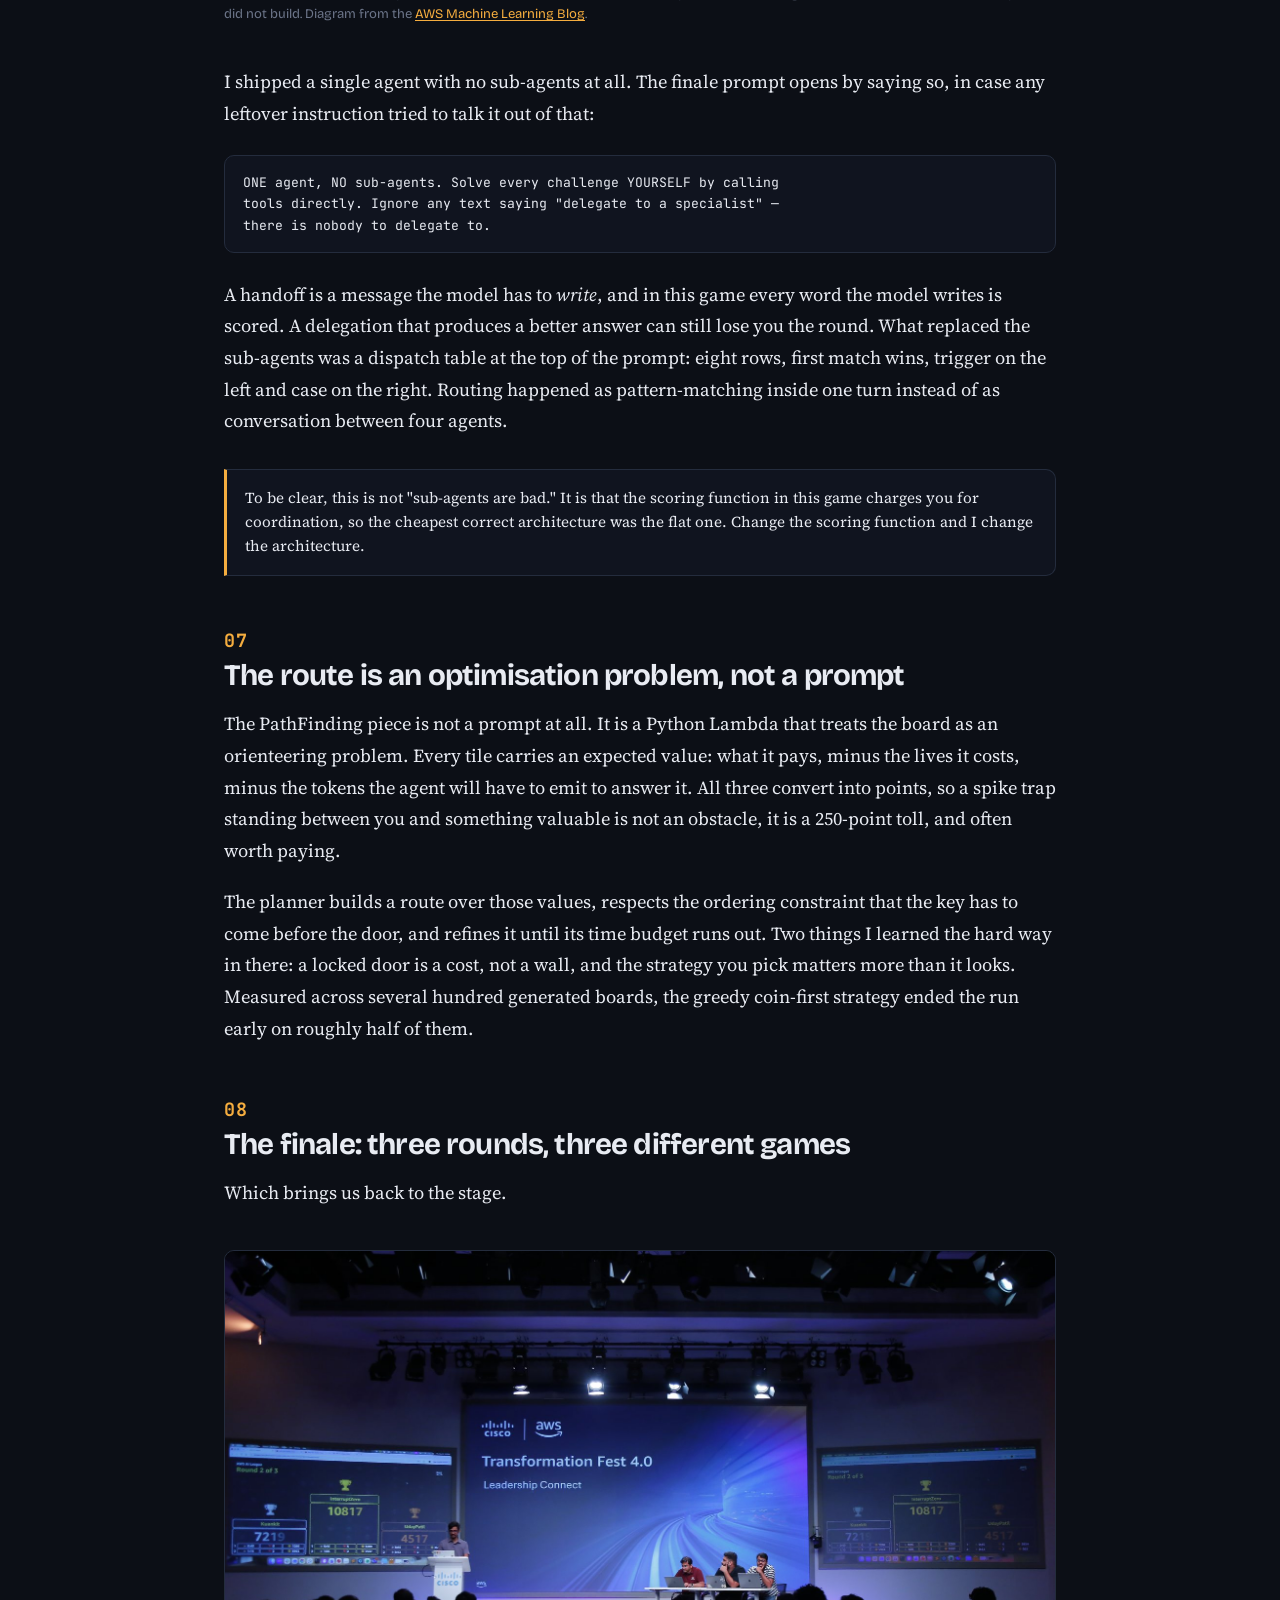
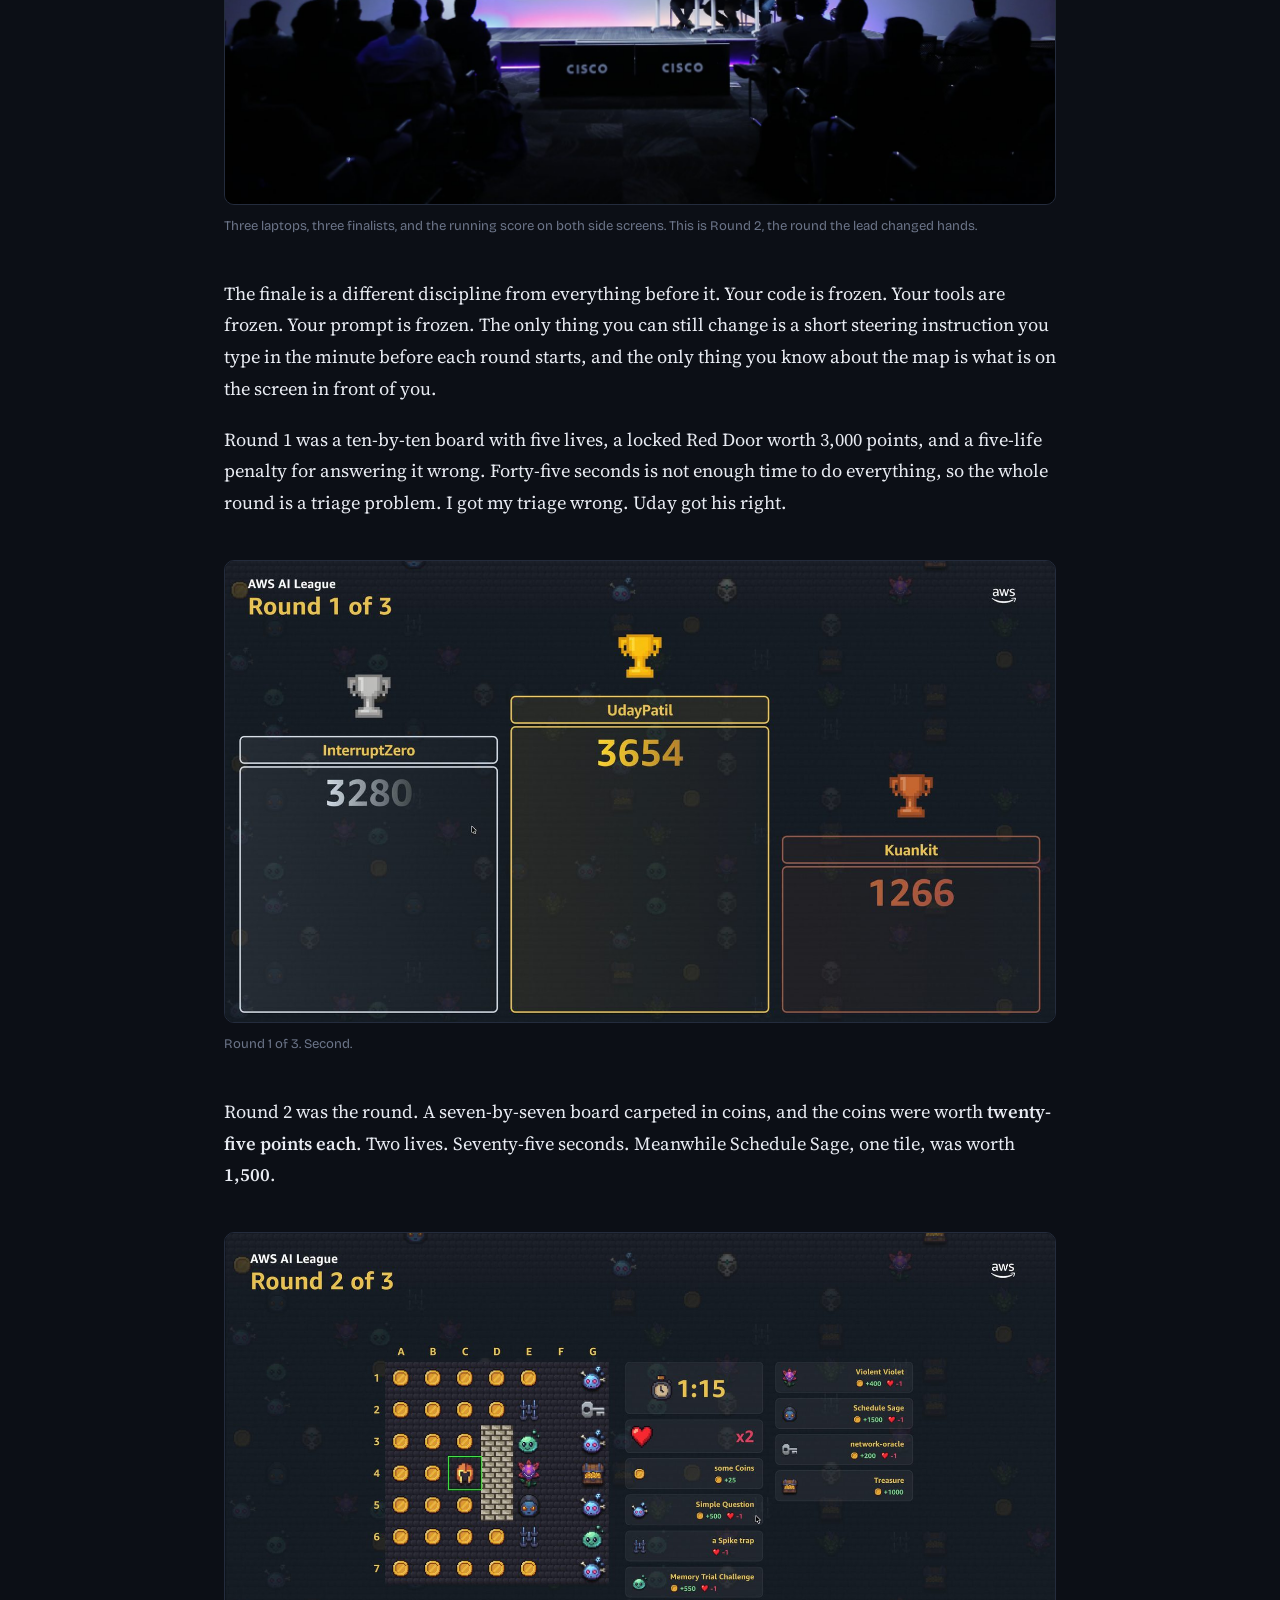
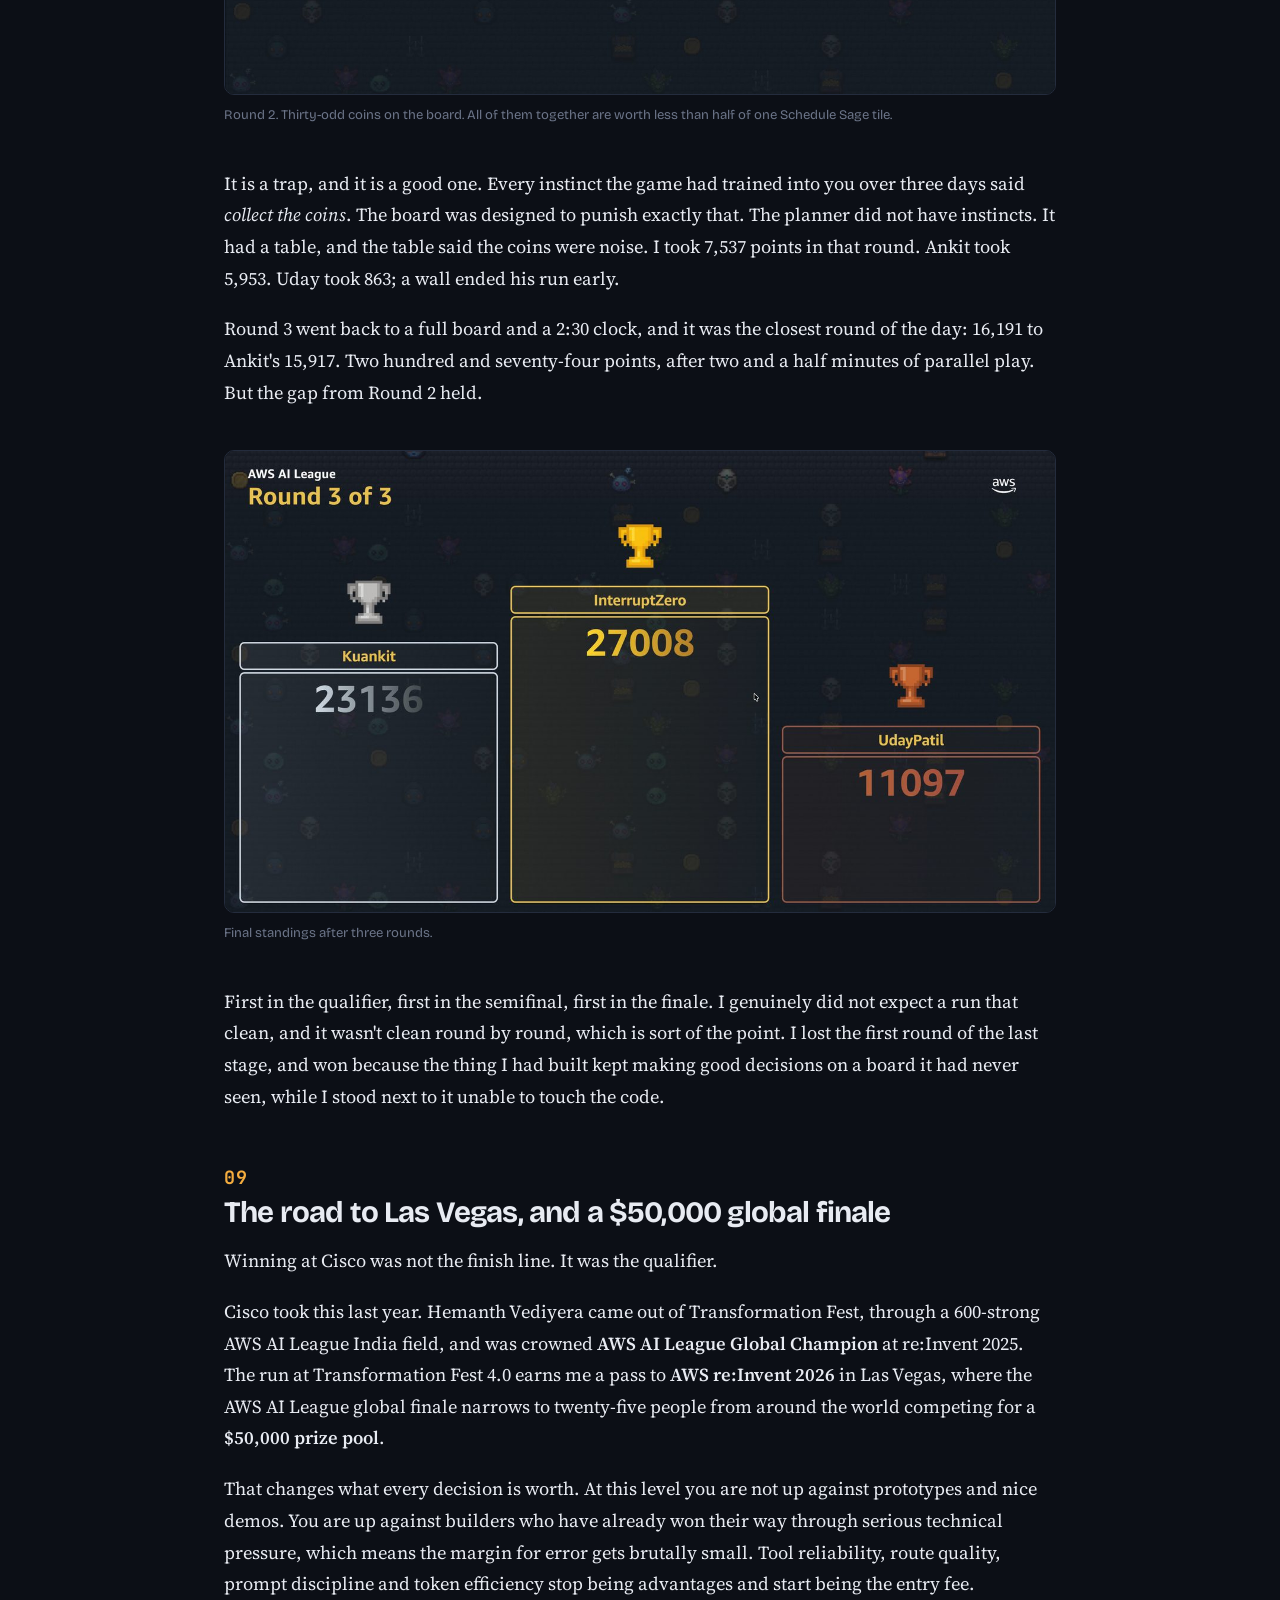
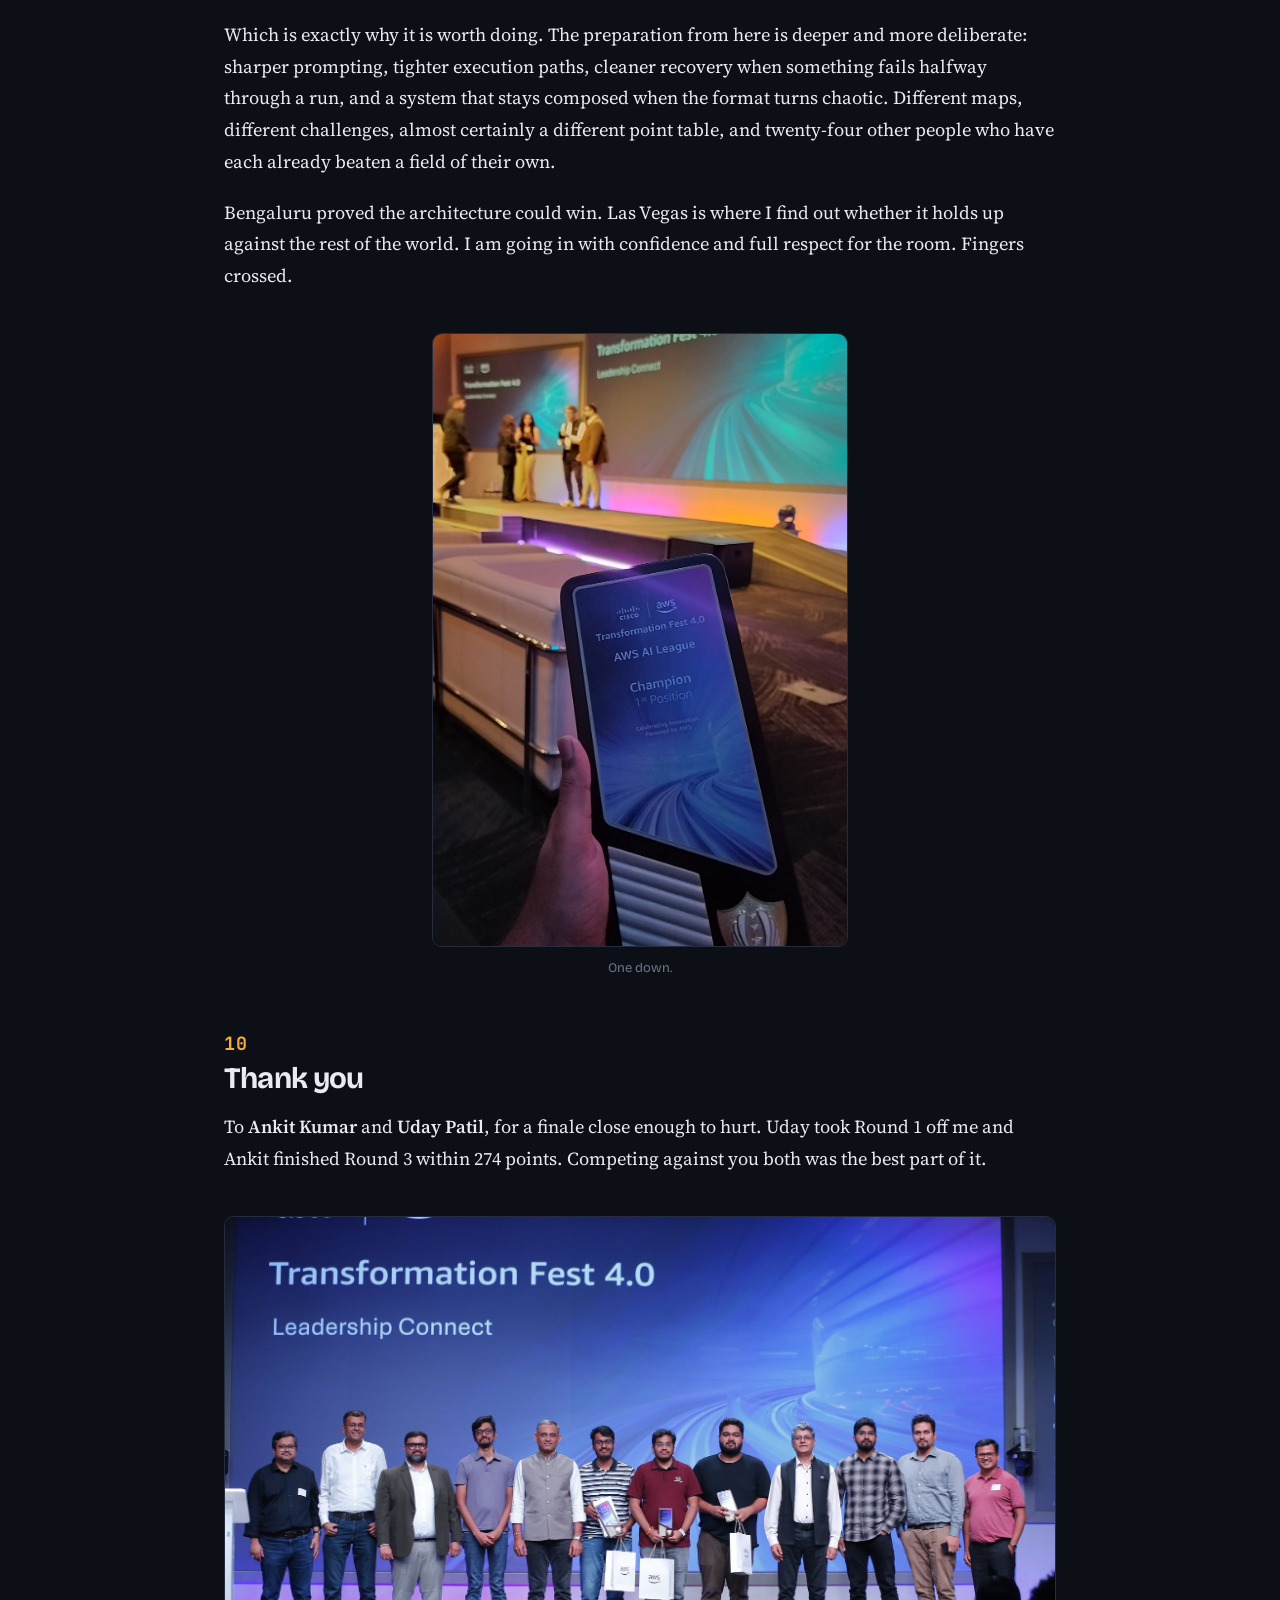
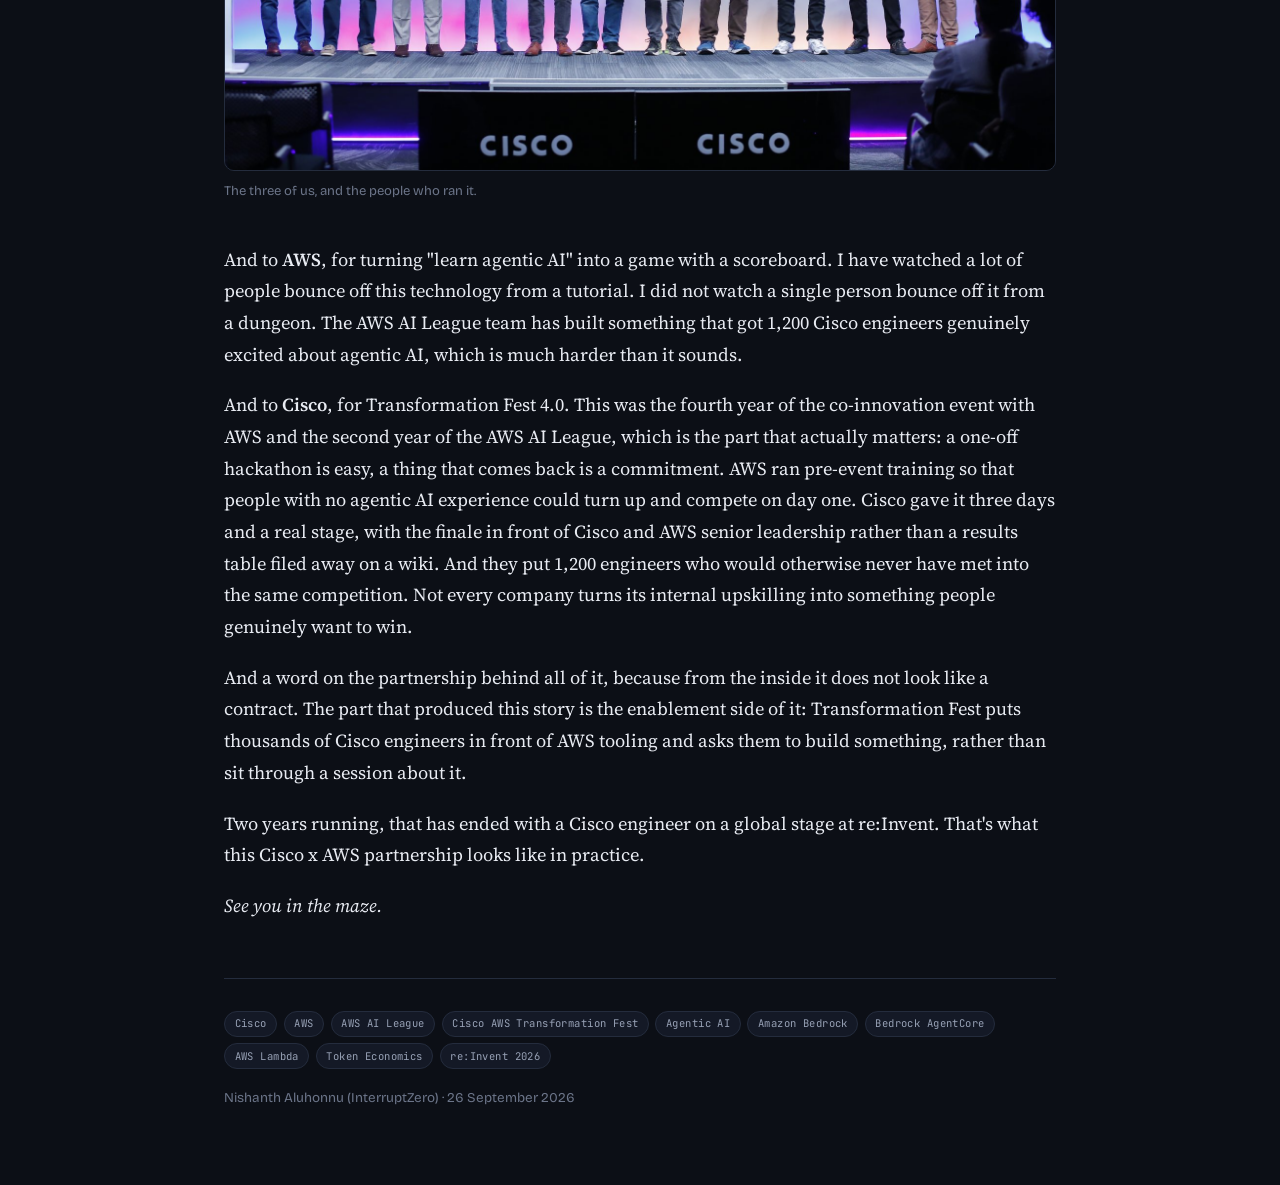
==== commit c6675011: "Add the AWS AI League reference architecture diagram to section 06 Placed where the post contrasts t" ====
--- a/blog/aws-ai-league-cisco-2026/index.html
+++ b/blog/aws-ai-league-cisco-2026/index.html
@@ -164,6 +164,11 @@
 
     <p>The obvious architecture, and the one most of the field used, probably including the other two finalists, is a supervisor on Amazon Bedrock delegating to specialist sub-agents: one for navigation, one for computation, one for web retrieval. It is the architecture the workshop teaches, and it is genuinely the right answer for a lot of production systems.</p>
 
+    <figure class="diagram">
+      <img src="../../assets/img/aws-ai-league-architecture.jpg" alt="AWS AI League reference architecture. An AgentCore Runtime feeds a Supervisor Agent, which fans out to three Sub Agents. Amazon Bedrock Guardrails sits to the left and AgentCore Memory to the right. Below, an AgentCore Gateway routes down to four AWS Lambda functions, one labelled Navigation tool and one Browser Tool, with an AgentCore Code Interpreter beyond them.">
+      <figcaption>The AWS AI League stack as AWS documents it: Amazon Bedrock for the model, AgentCore for the runtime, memory and tool gateway, Bedrock Guardrails on the input, and Lambda functions as the tools. The supervisor and sub-agents block in the middle is the one piece I did not build. Diagram from the <a href="https://aws.amazon.com/blogs/machine-learning/from-theory-to-delivery-how-atos-upskilled-400-engineers-in-agentic-ai/">AWS Machine Learning Blog</a>.</figcaption>
+    </figure>
+
     <p>I shipped a single agent with no sub-agents at all. The finale prompt opens by saying so, in case any leftover instruction tried to talk it out of that:</p>
 
 <pre><code>ONE agent, NO sub-agents. Solve every challenge YOURSELF by calling
--- a/assets/css/style.css
+++ b/assets/css/style.css
@@ -82,6 +82,7 @@
     color:var(--faint); margin-top:.7rem; text-wrap:pretty;
   }
   figure.bleed{max-width:var(--wide)}
+  figure.diagram img{background:#fff; padding:1.1rem}
   .appendix{margin-top:4.5rem; padding-top:2.8rem; border-top:2px solid var(--gold)}
   .appendix .eyebrow2{
     font-family:var(--mono); font-size:.68rem; font-weight:700; letter-spacing:.14em;
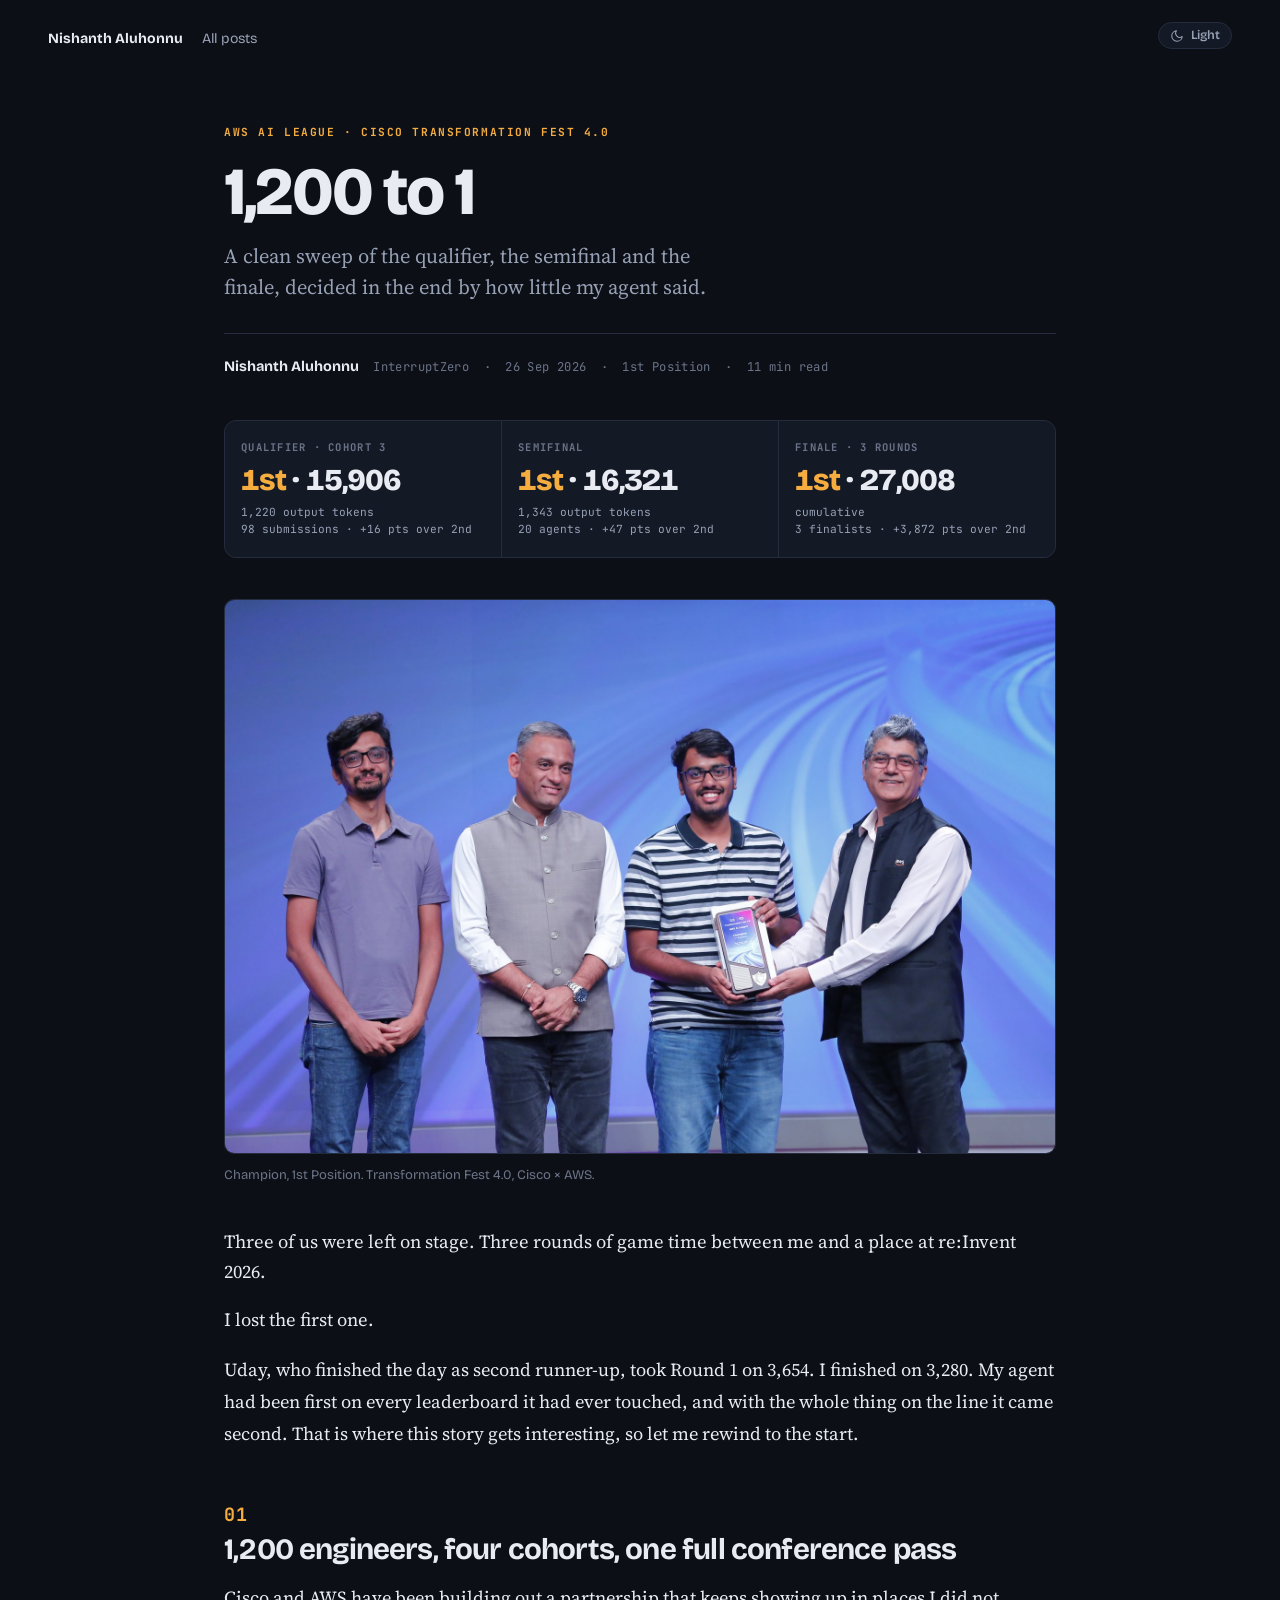
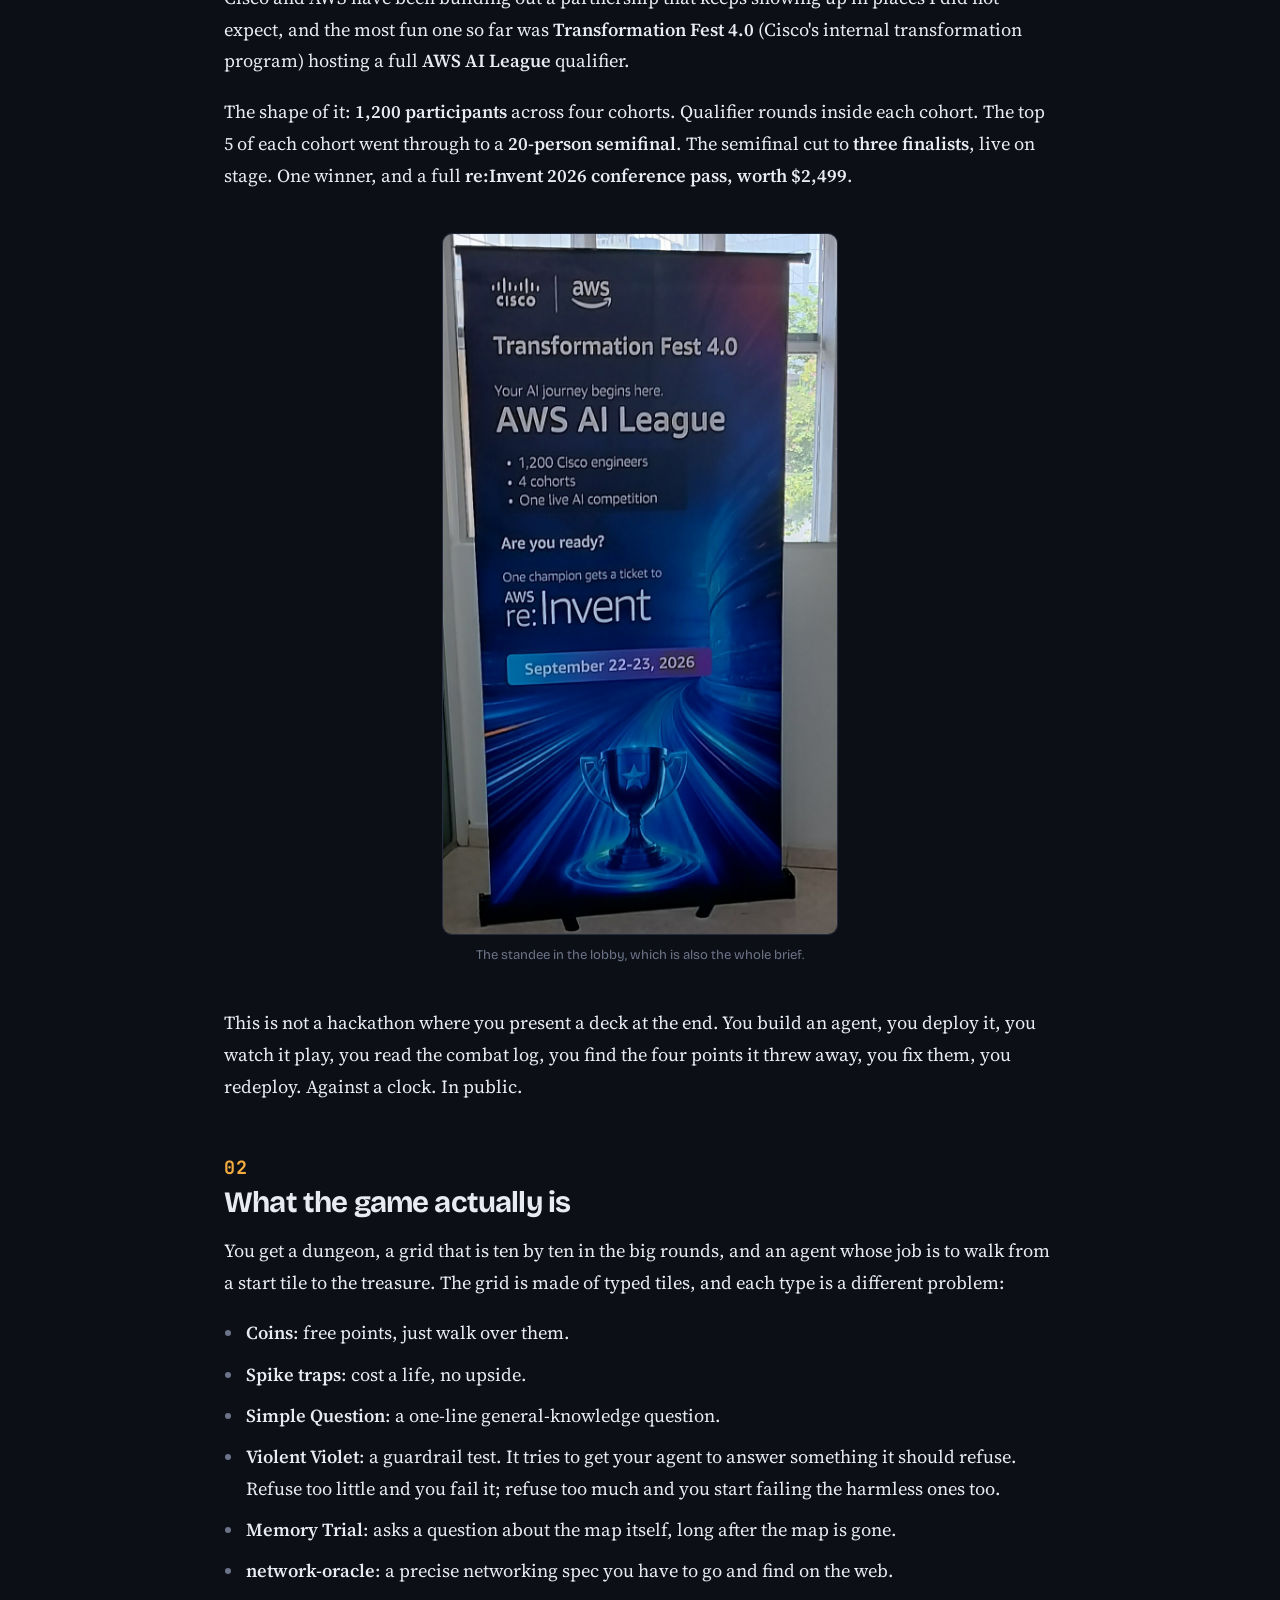
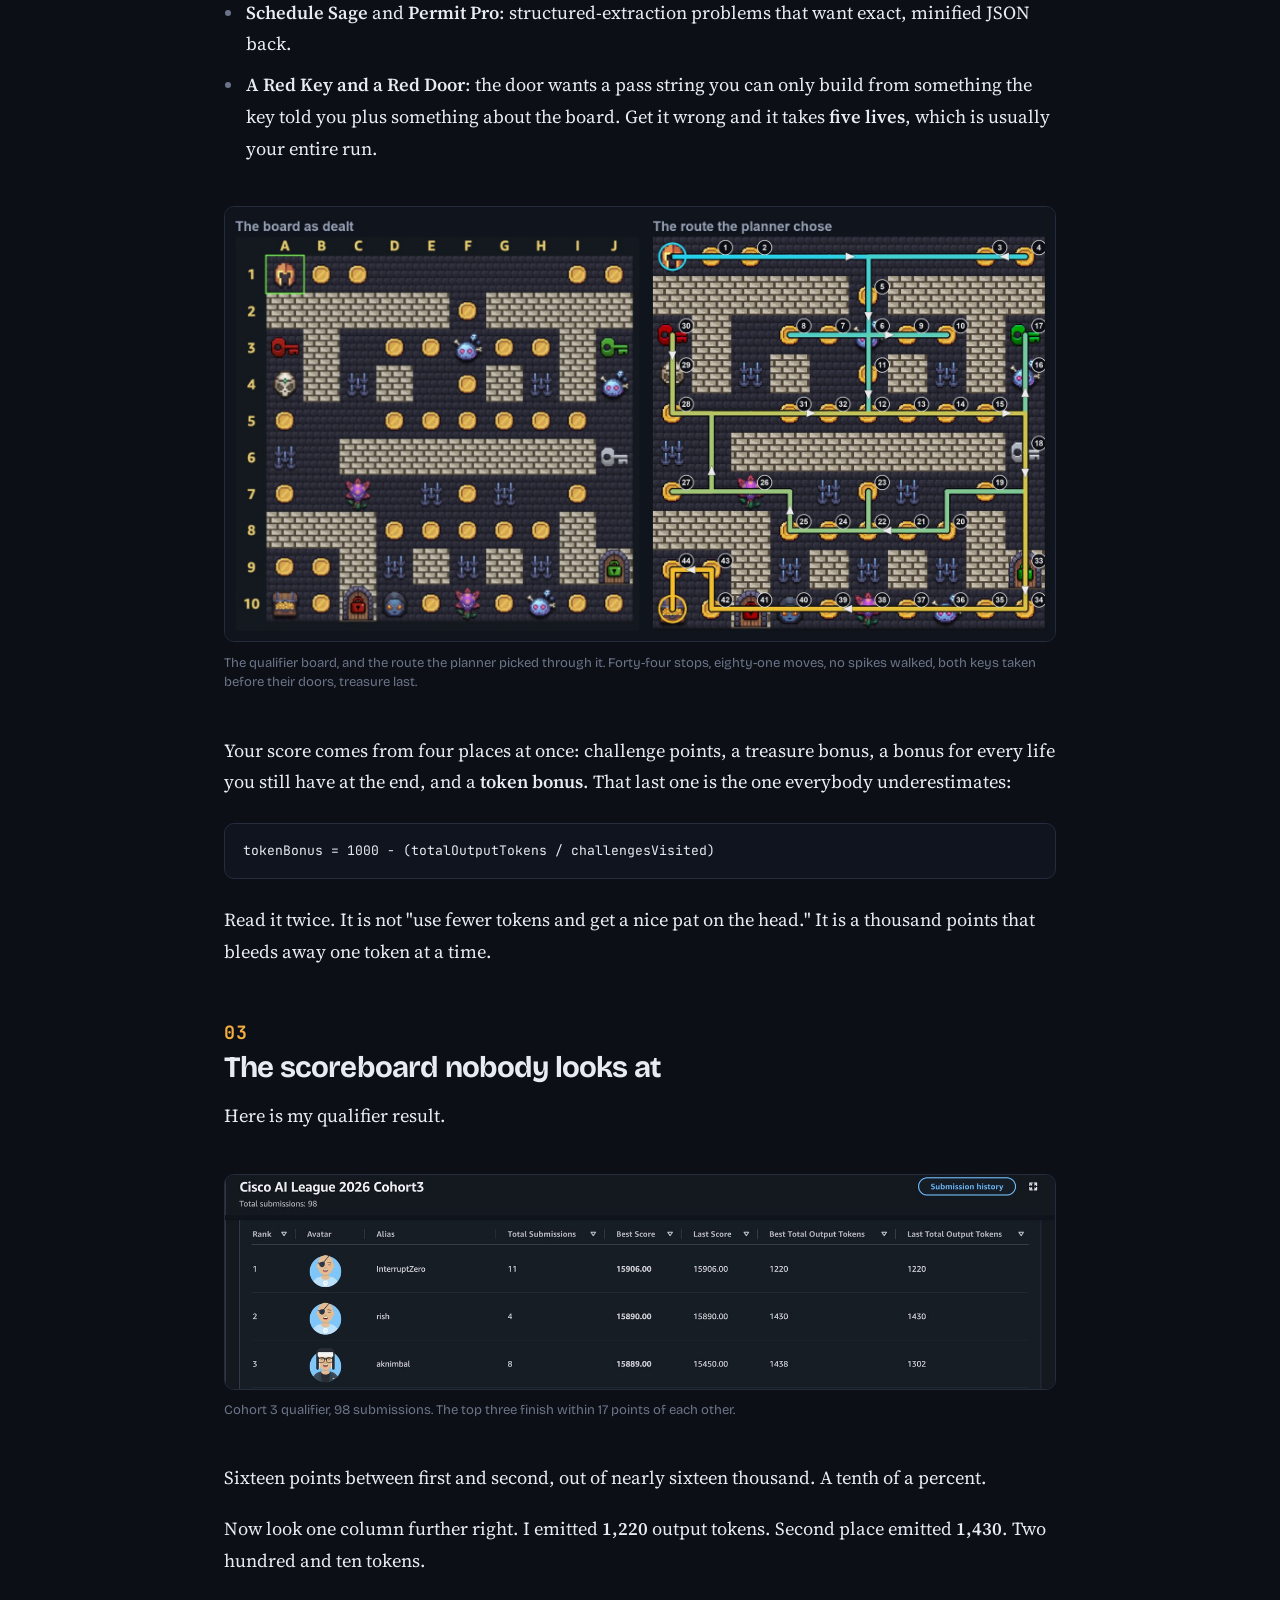
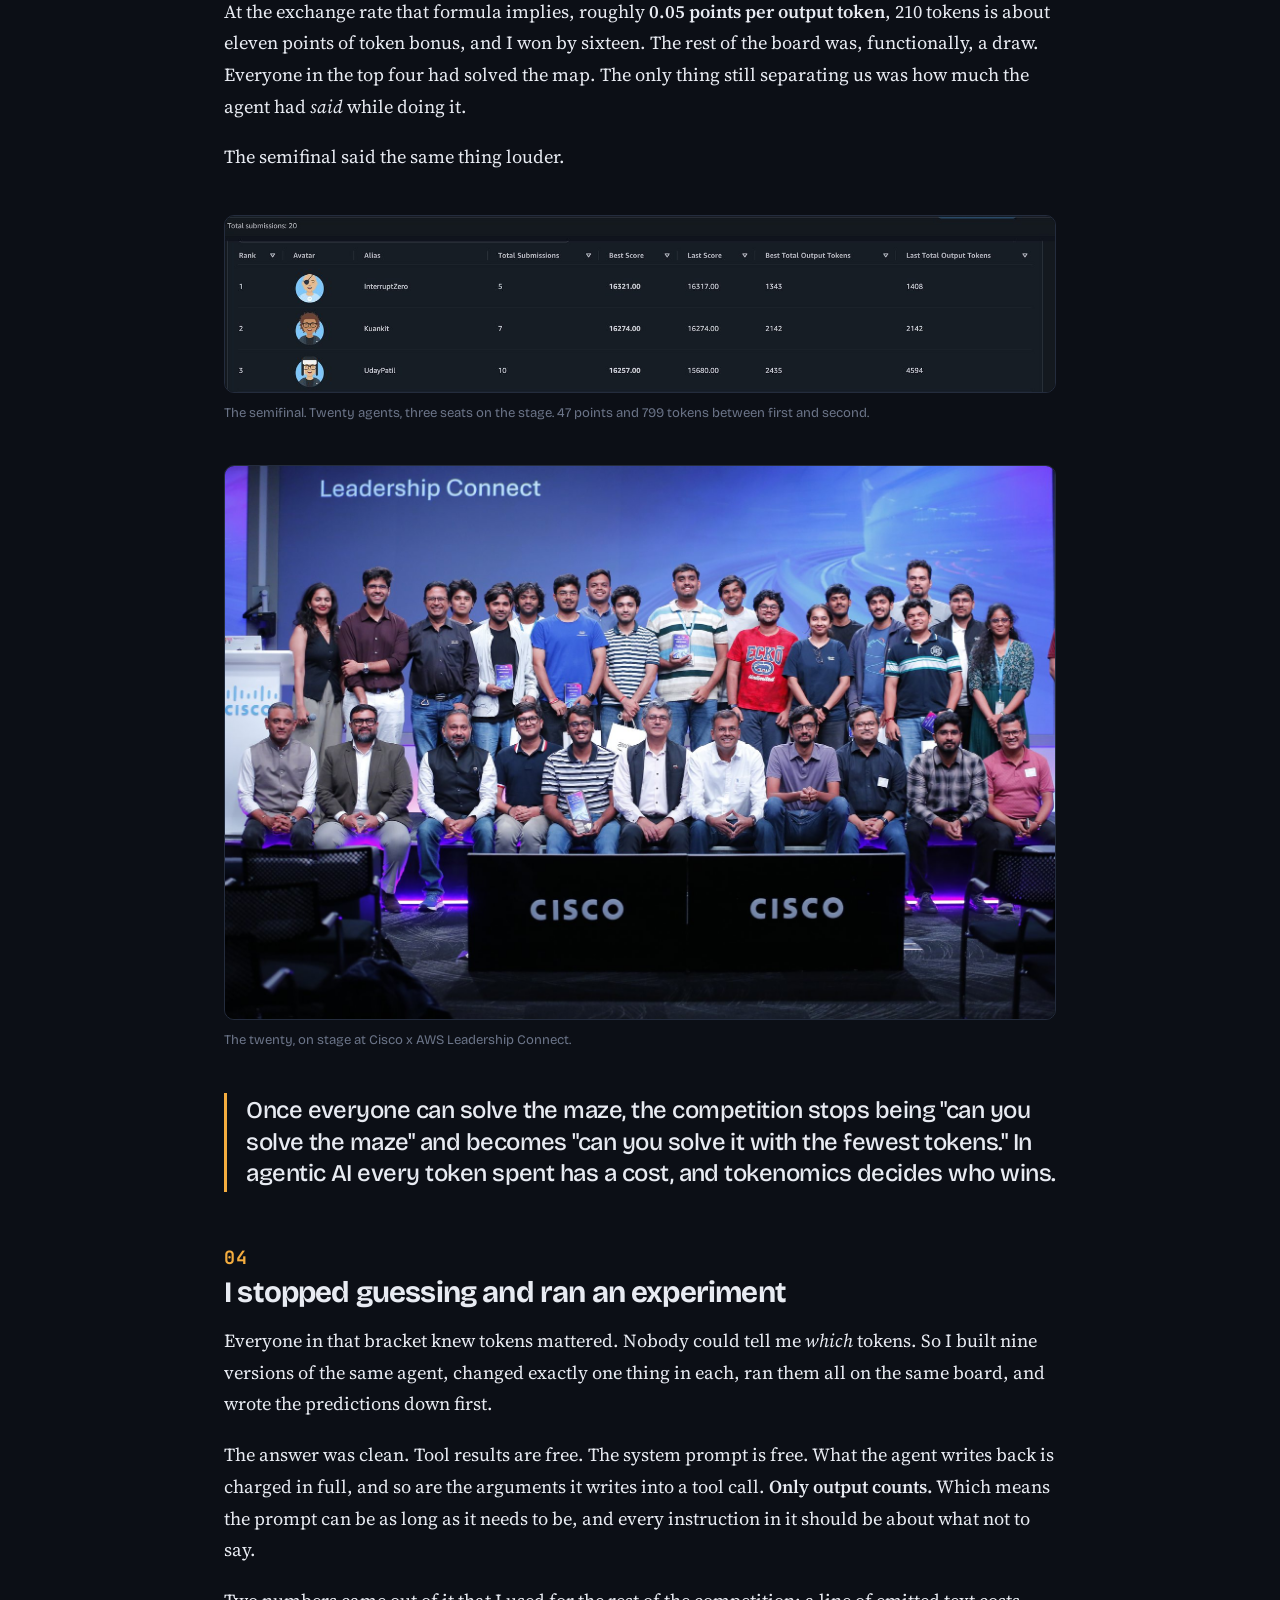
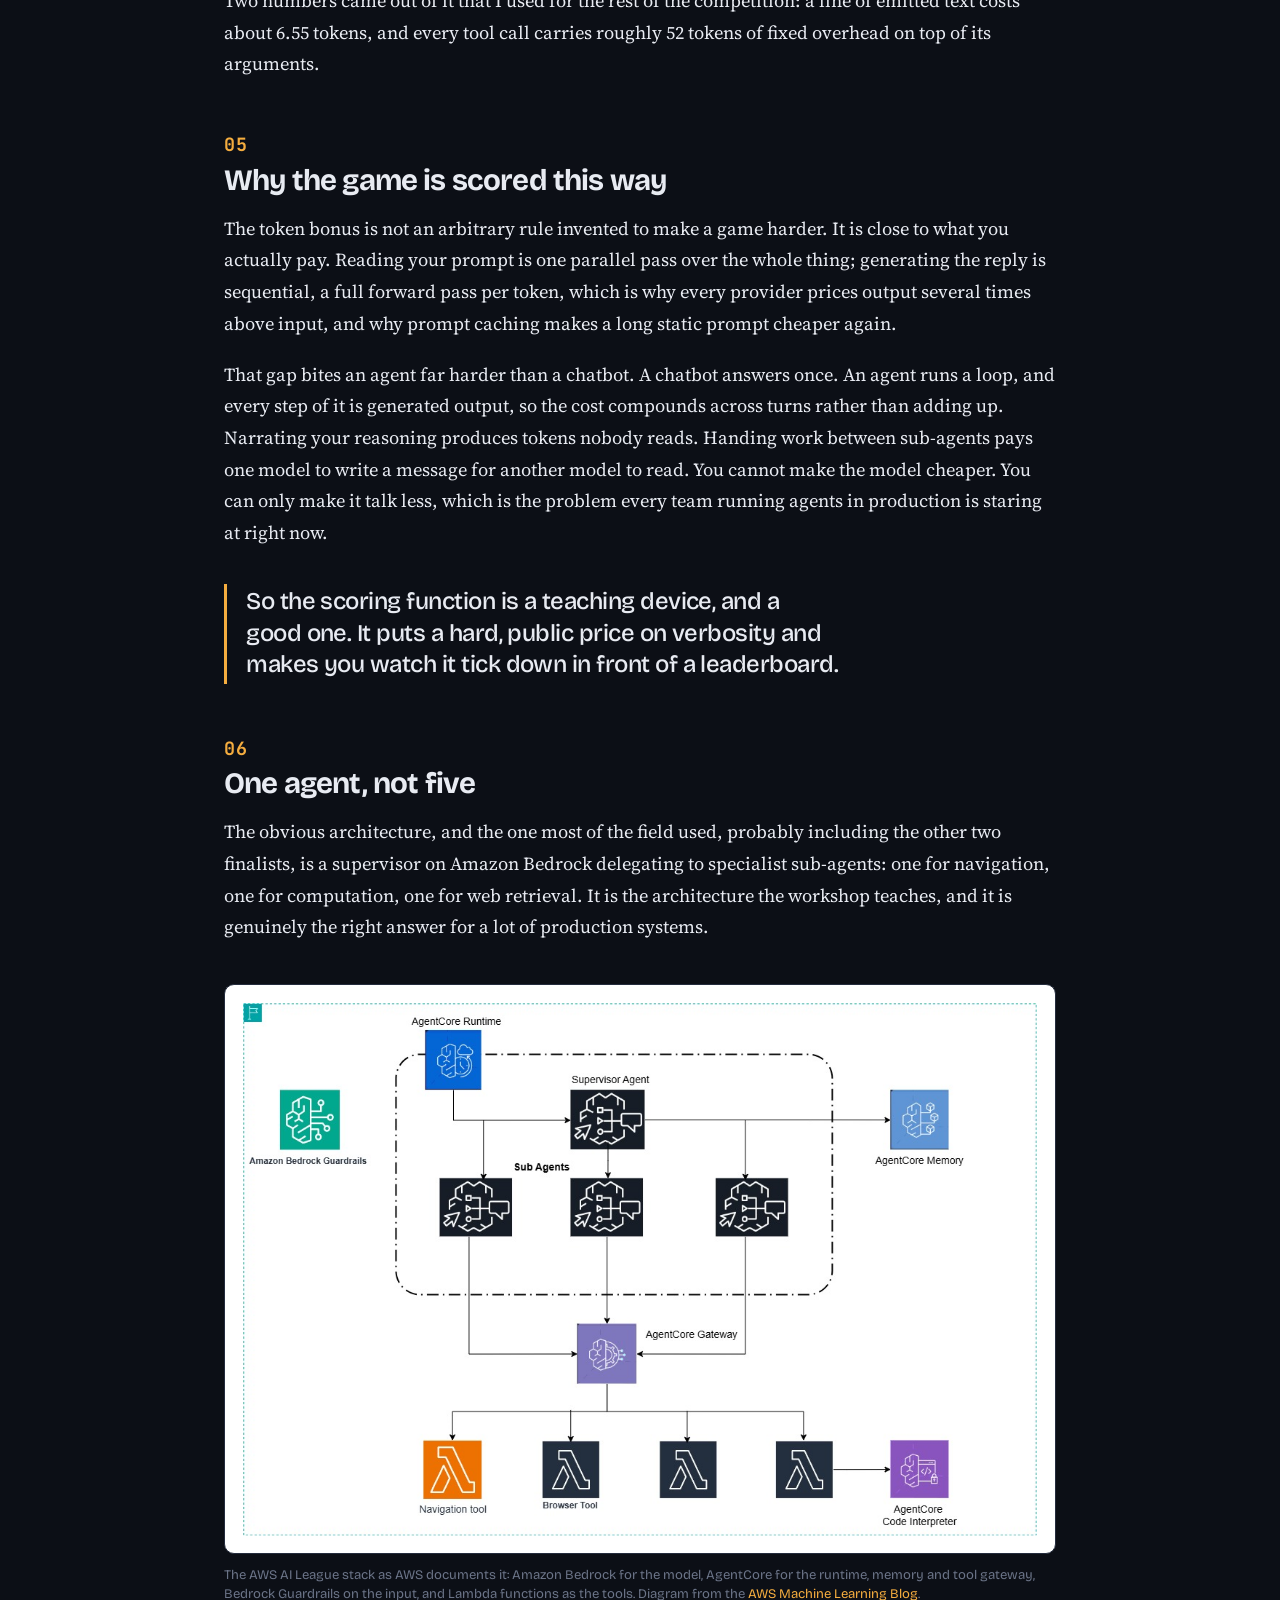
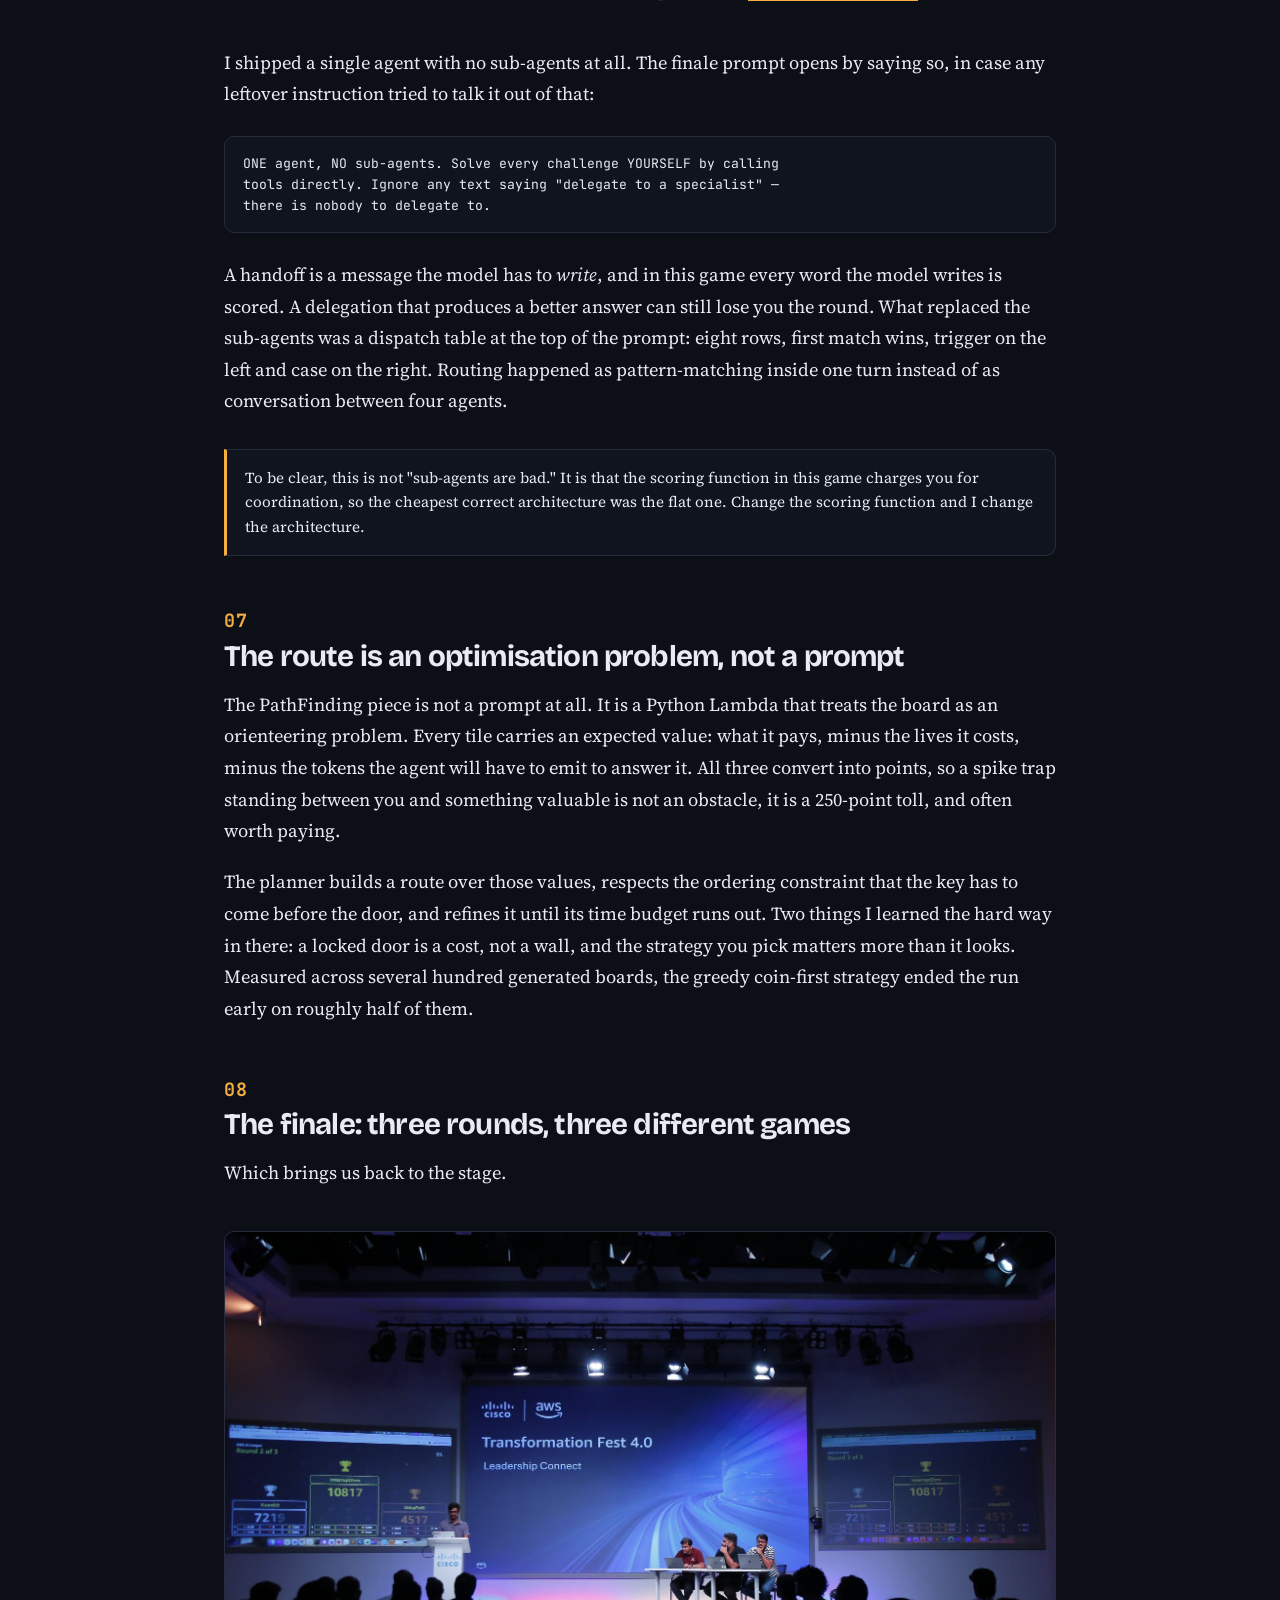
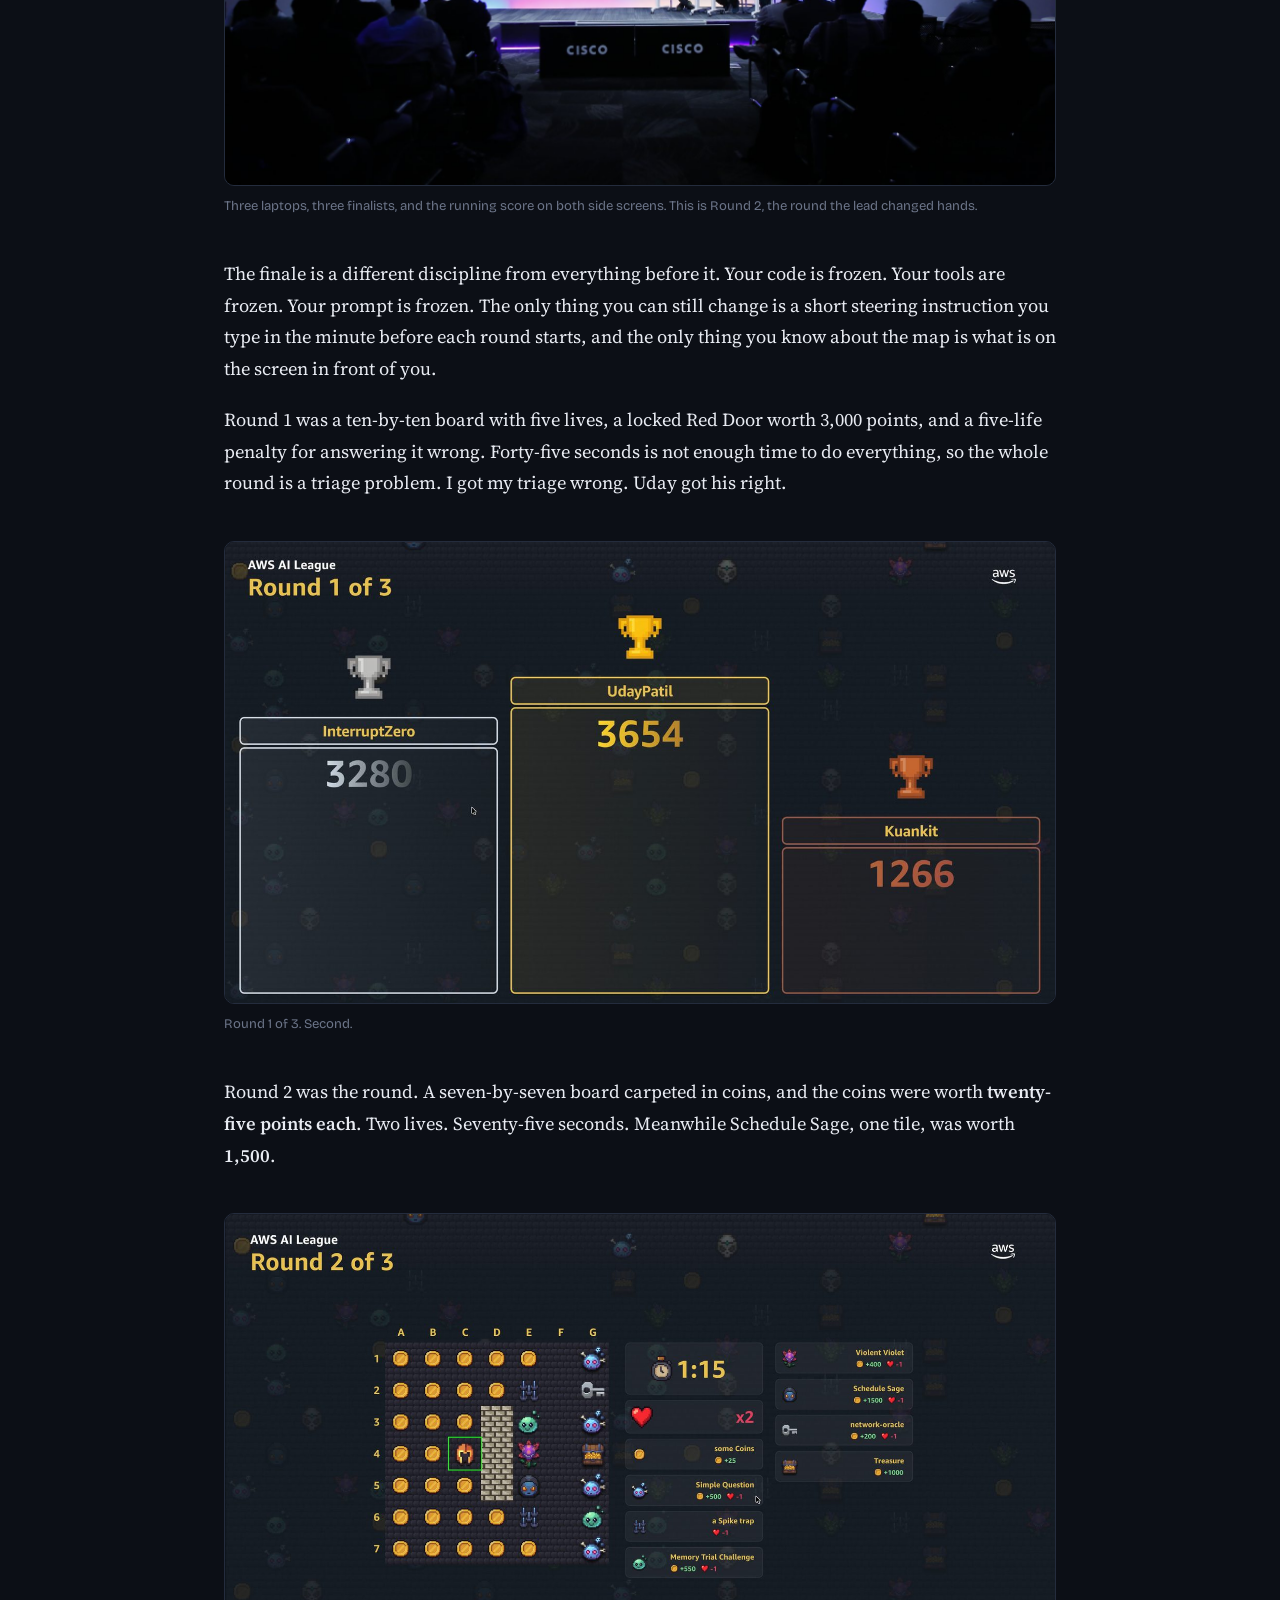
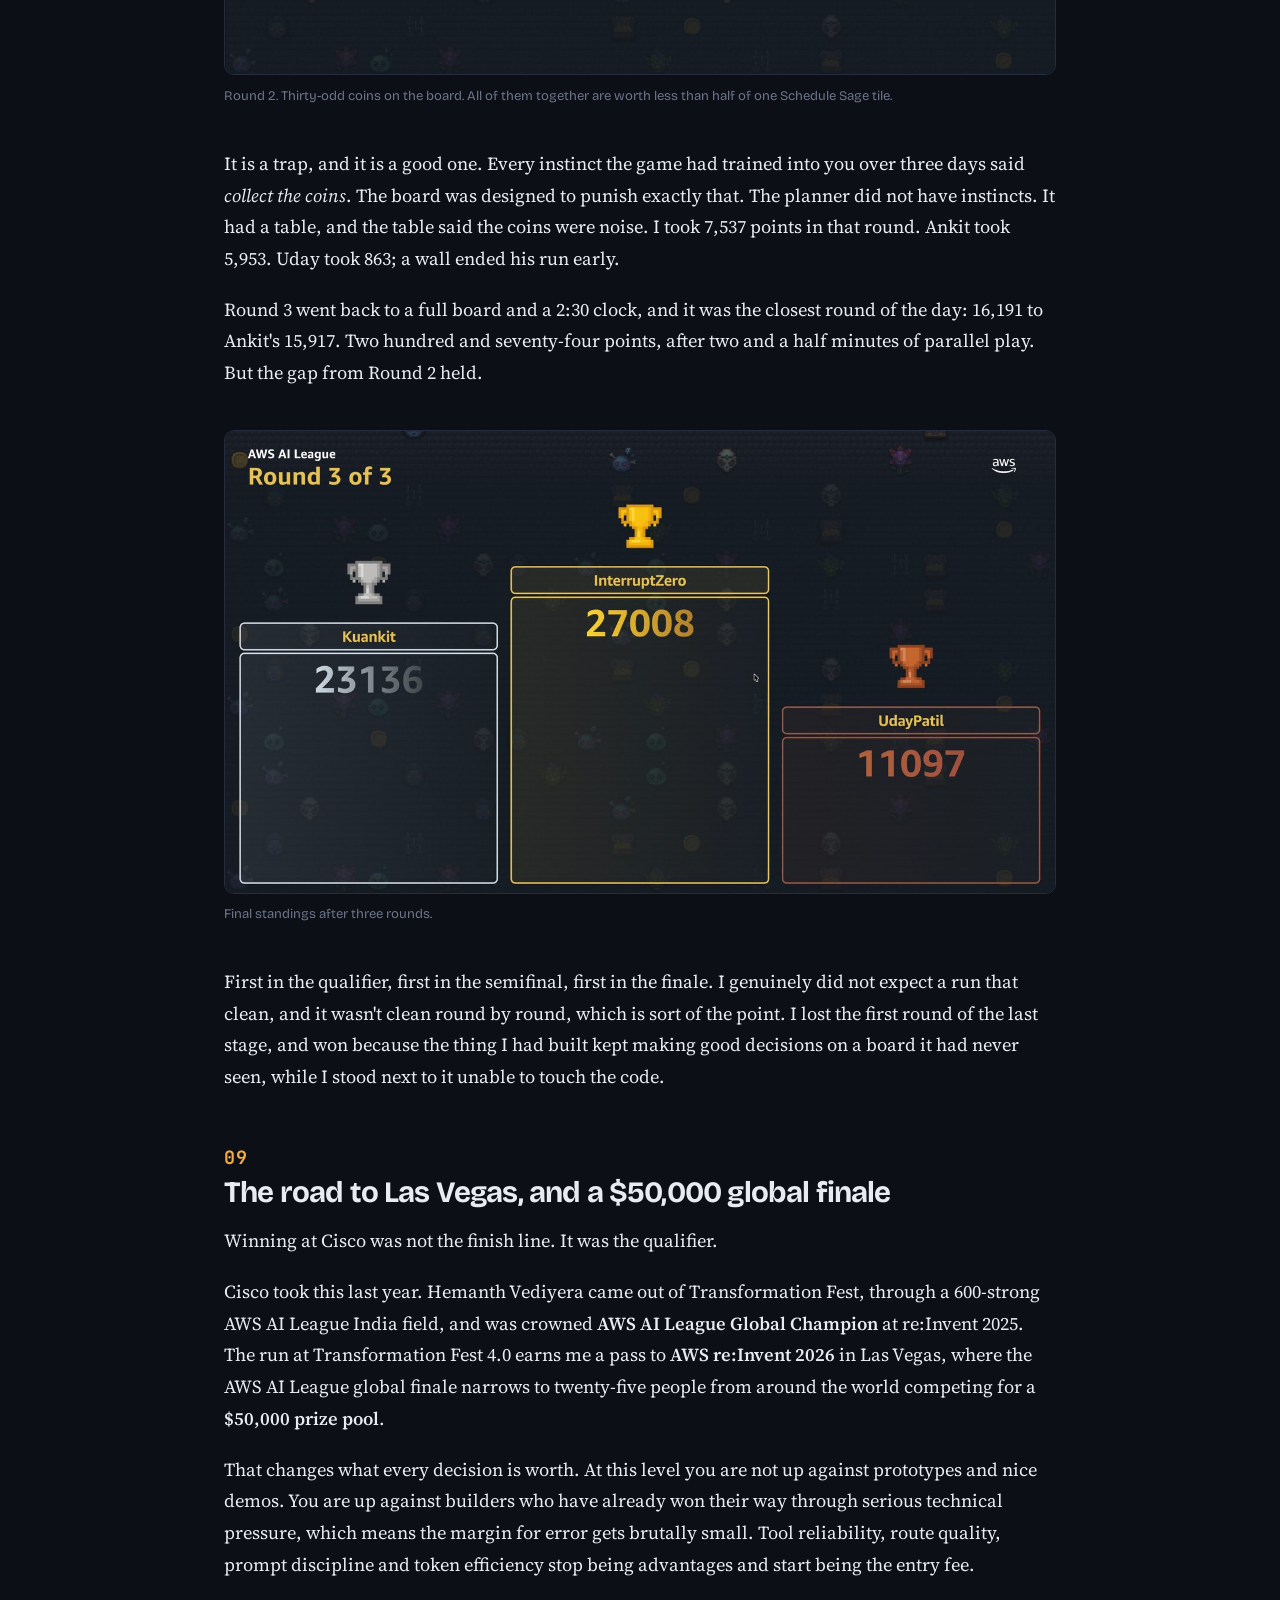
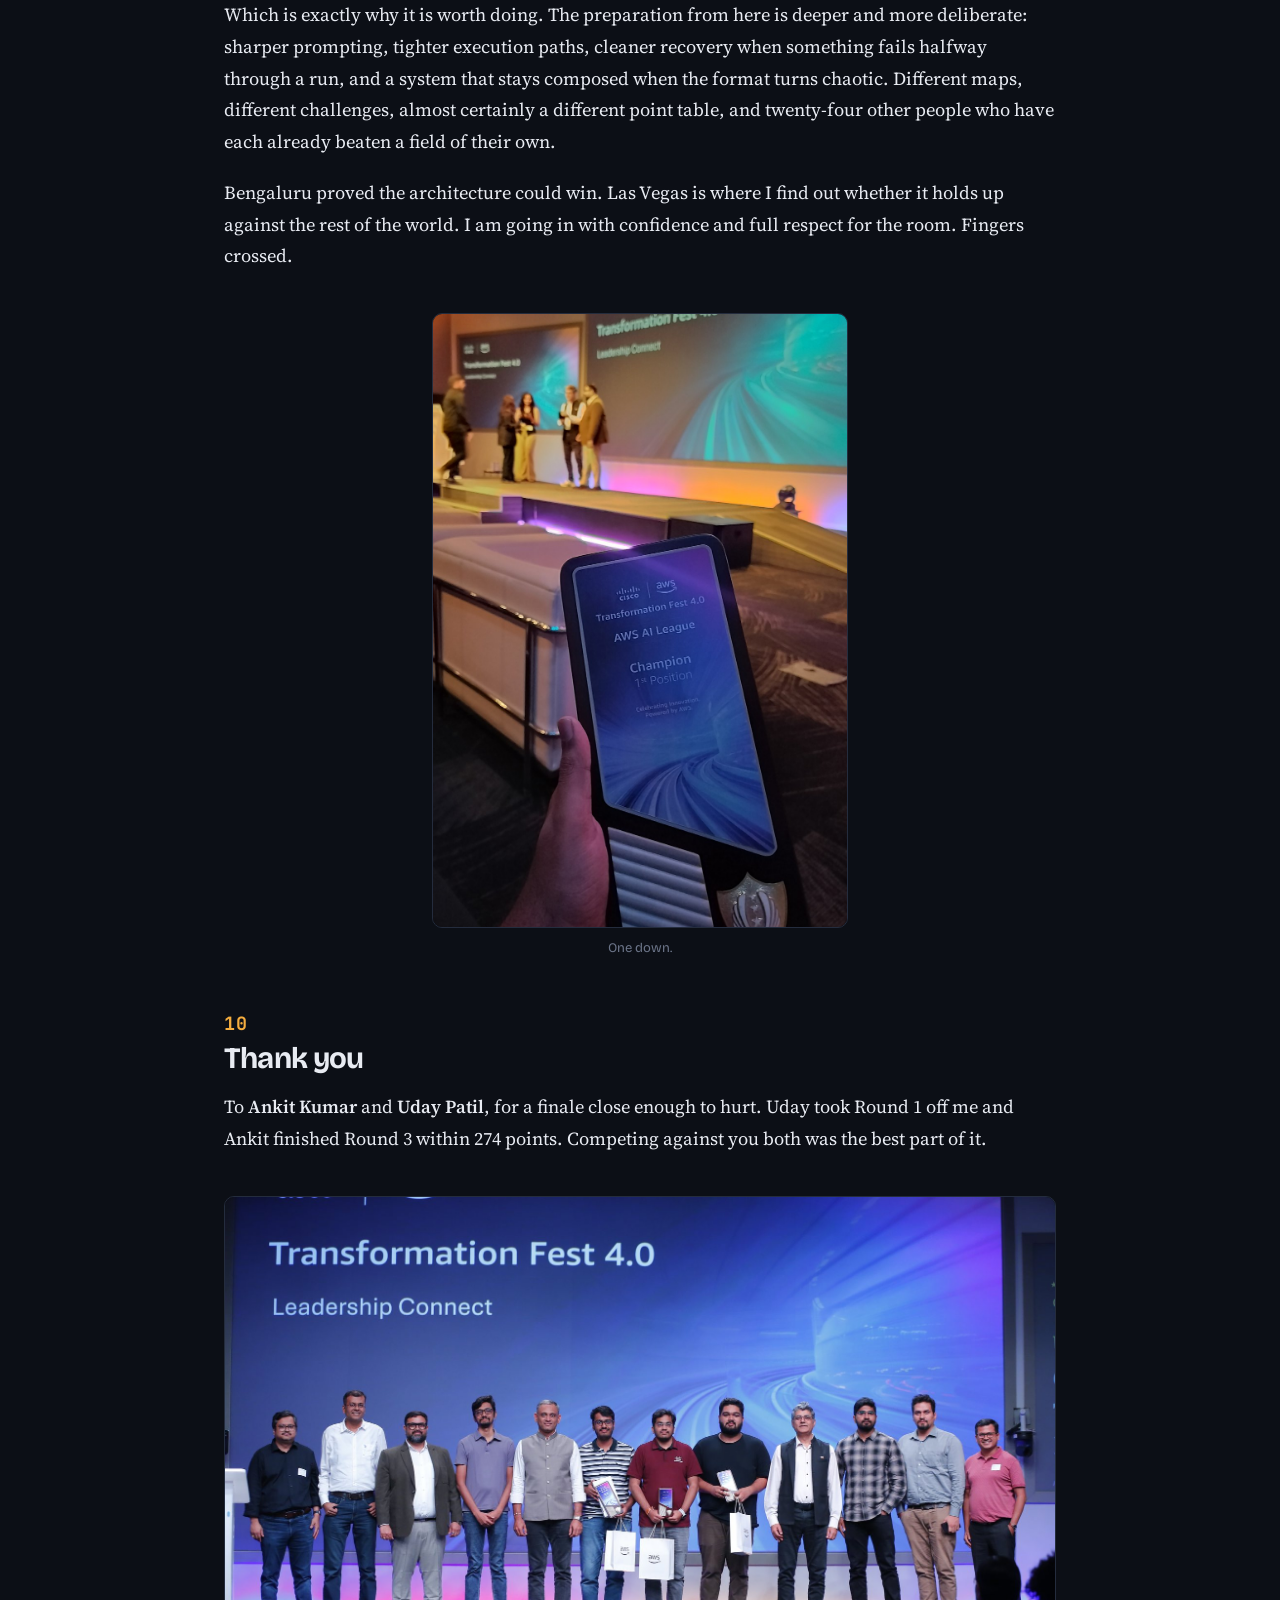
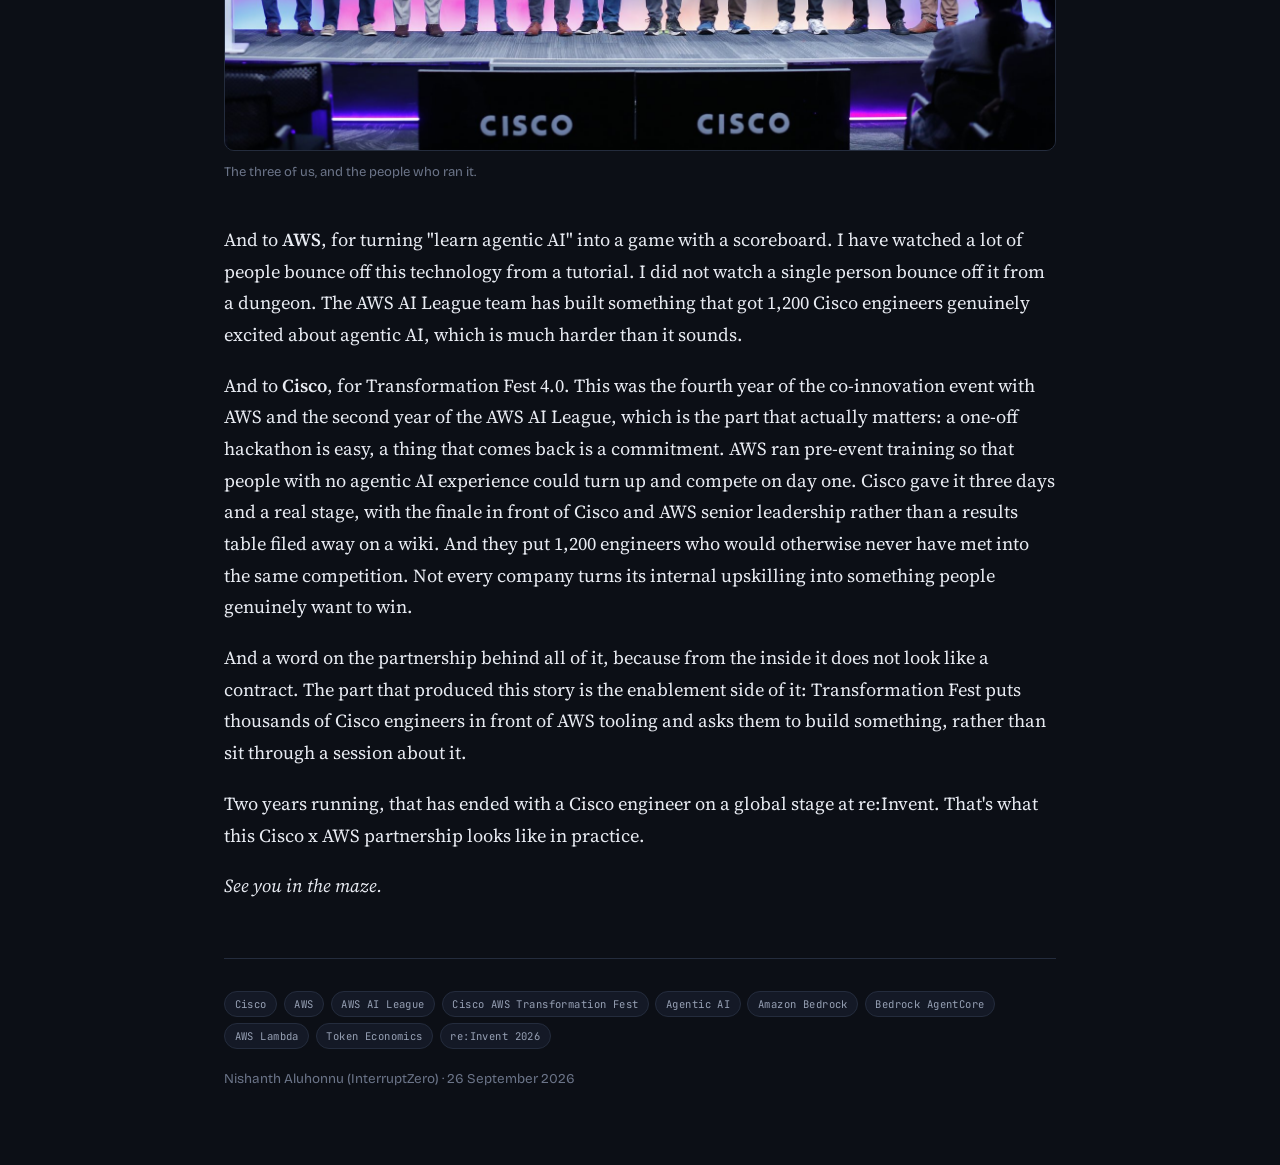
==== commit 7908f6a7: "Trim the architecture caption Co-Authored-By: Claude Opus 5 (1M context) <noreply@anthropic.com>" ====
--- a/blog/aws-ai-league-cisco-2026/index.html
+++ b/blog/aws-ai-league-cisco-2026/index.html
@@ -166,7 +166,7 @@
 
     <figure class="diagram">
       <img src="../../assets/img/aws-ai-league-architecture.jpg" alt="AWS AI League reference architecture. An AgentCore Runtime feeds a Supervisor Agent, which fans out to three Sub Agents. Amazon Bedrock Guardrails sits to the left and AgentCore Memory to the right. Below, an AgentCore Gateway routes down to four AWS Lambda functions, one labelled Navigation tool and one Browser Tool, with an AgentCore Code Interpreter beyond them.">
-      <figcaption>The AWS AI League stack as AWS documents it: Amazon Bedrock for the model, AgentCore for the runtime, memory and tool gateway, Bedrock Guardrails on the input, and Lambda functions as the tools. The supervisor and sub-agents block in the middle is the one piece I did not build. Diagram from the <a href="https://aws.amazon.com/blogs/machine-learning/from-theory-to-delivery-how-atos-upskilled-400-engineers-in-agentic-ai/">AWS Machine Learning Blog</a>.</figcaption>
+      <figcaption>The AWS AI League stack as AWS documents it: Amazon Bedrock for the model, AgentCore for the runtime, memory and tool gateway, Bedrock Guardrails on the input, and Lambda functions as the tools. Diagram from the <a href="https://aws.amazon.com/blogs/machine-learning/from-theory-to-delivery-how-atos-upskilled-400-engineers-in-agentic-ai/">AWS Machine Learning Blog</a>.</figcaption>
     </figure>
 
     <p>I shipped a single agent with no sub-agents at all. The finale prompt opens by saying so, in case any leftover instruction tried to talk it out of that:</p>
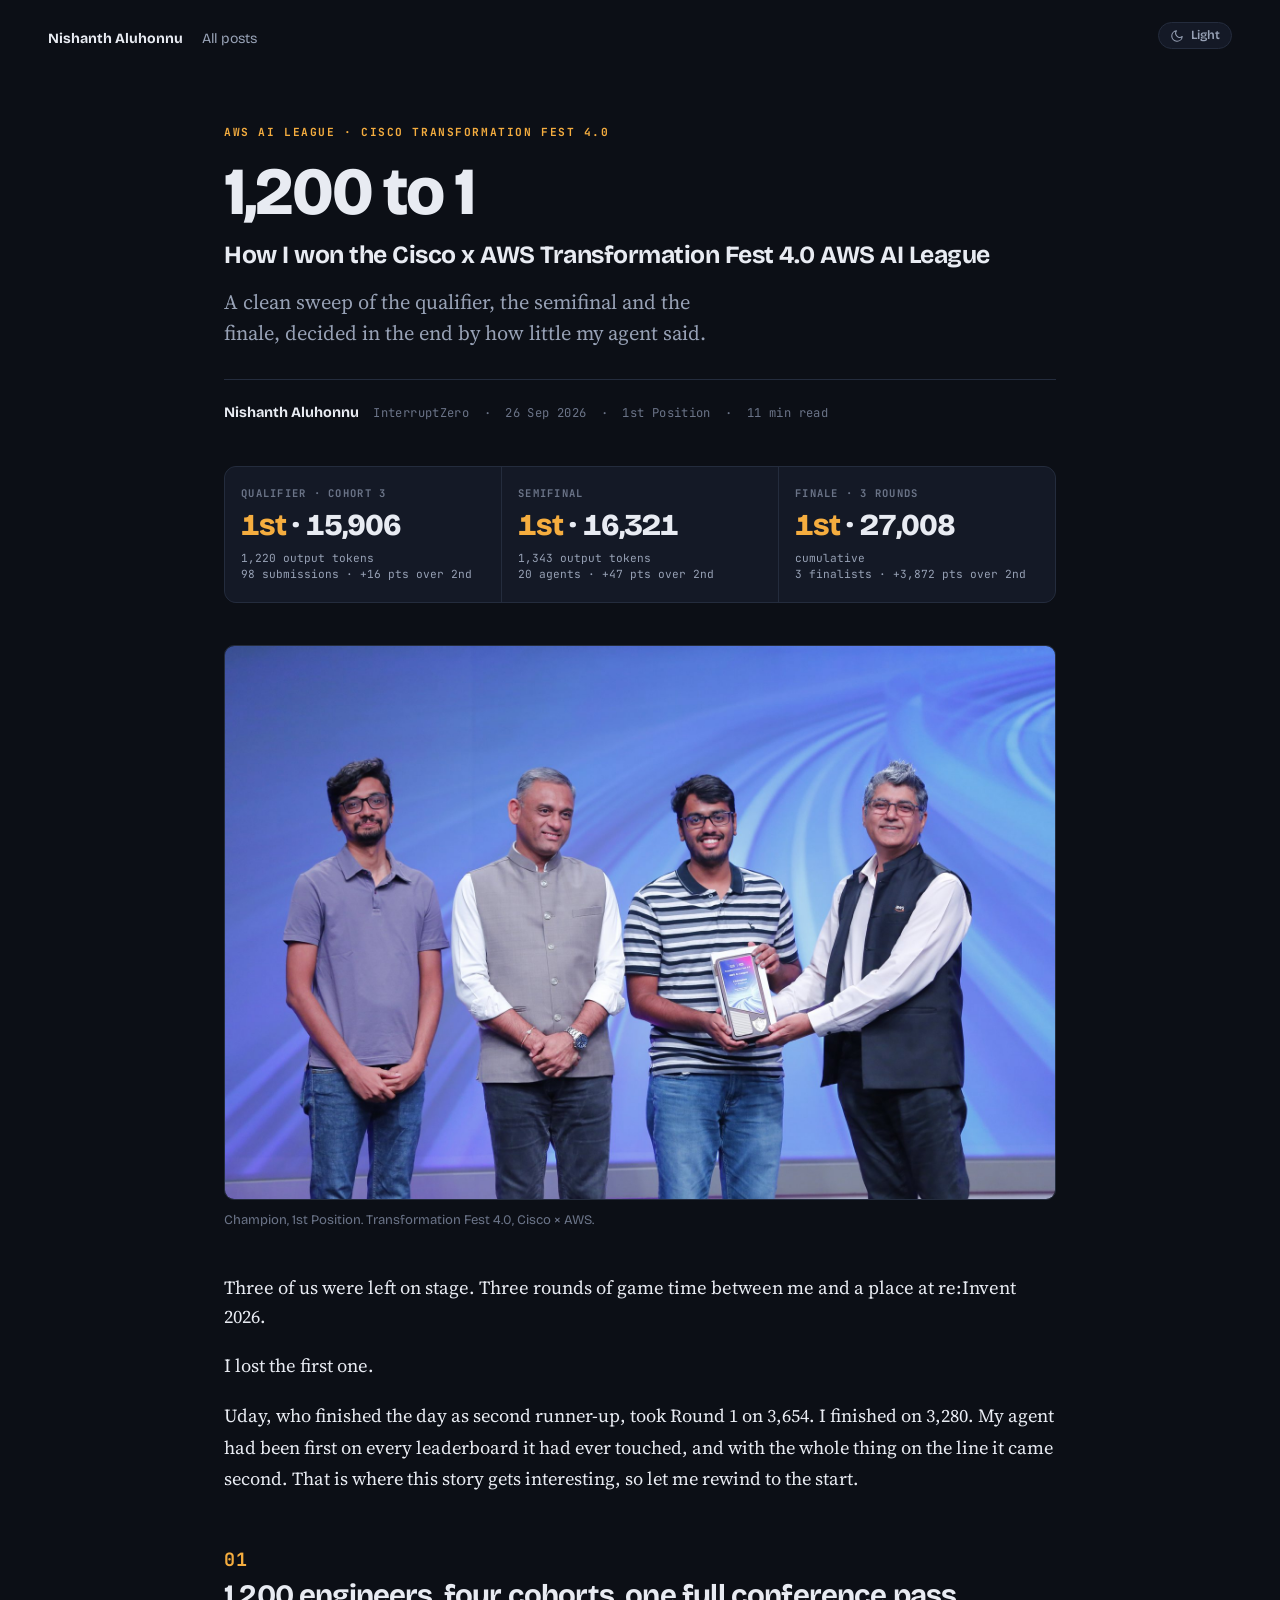
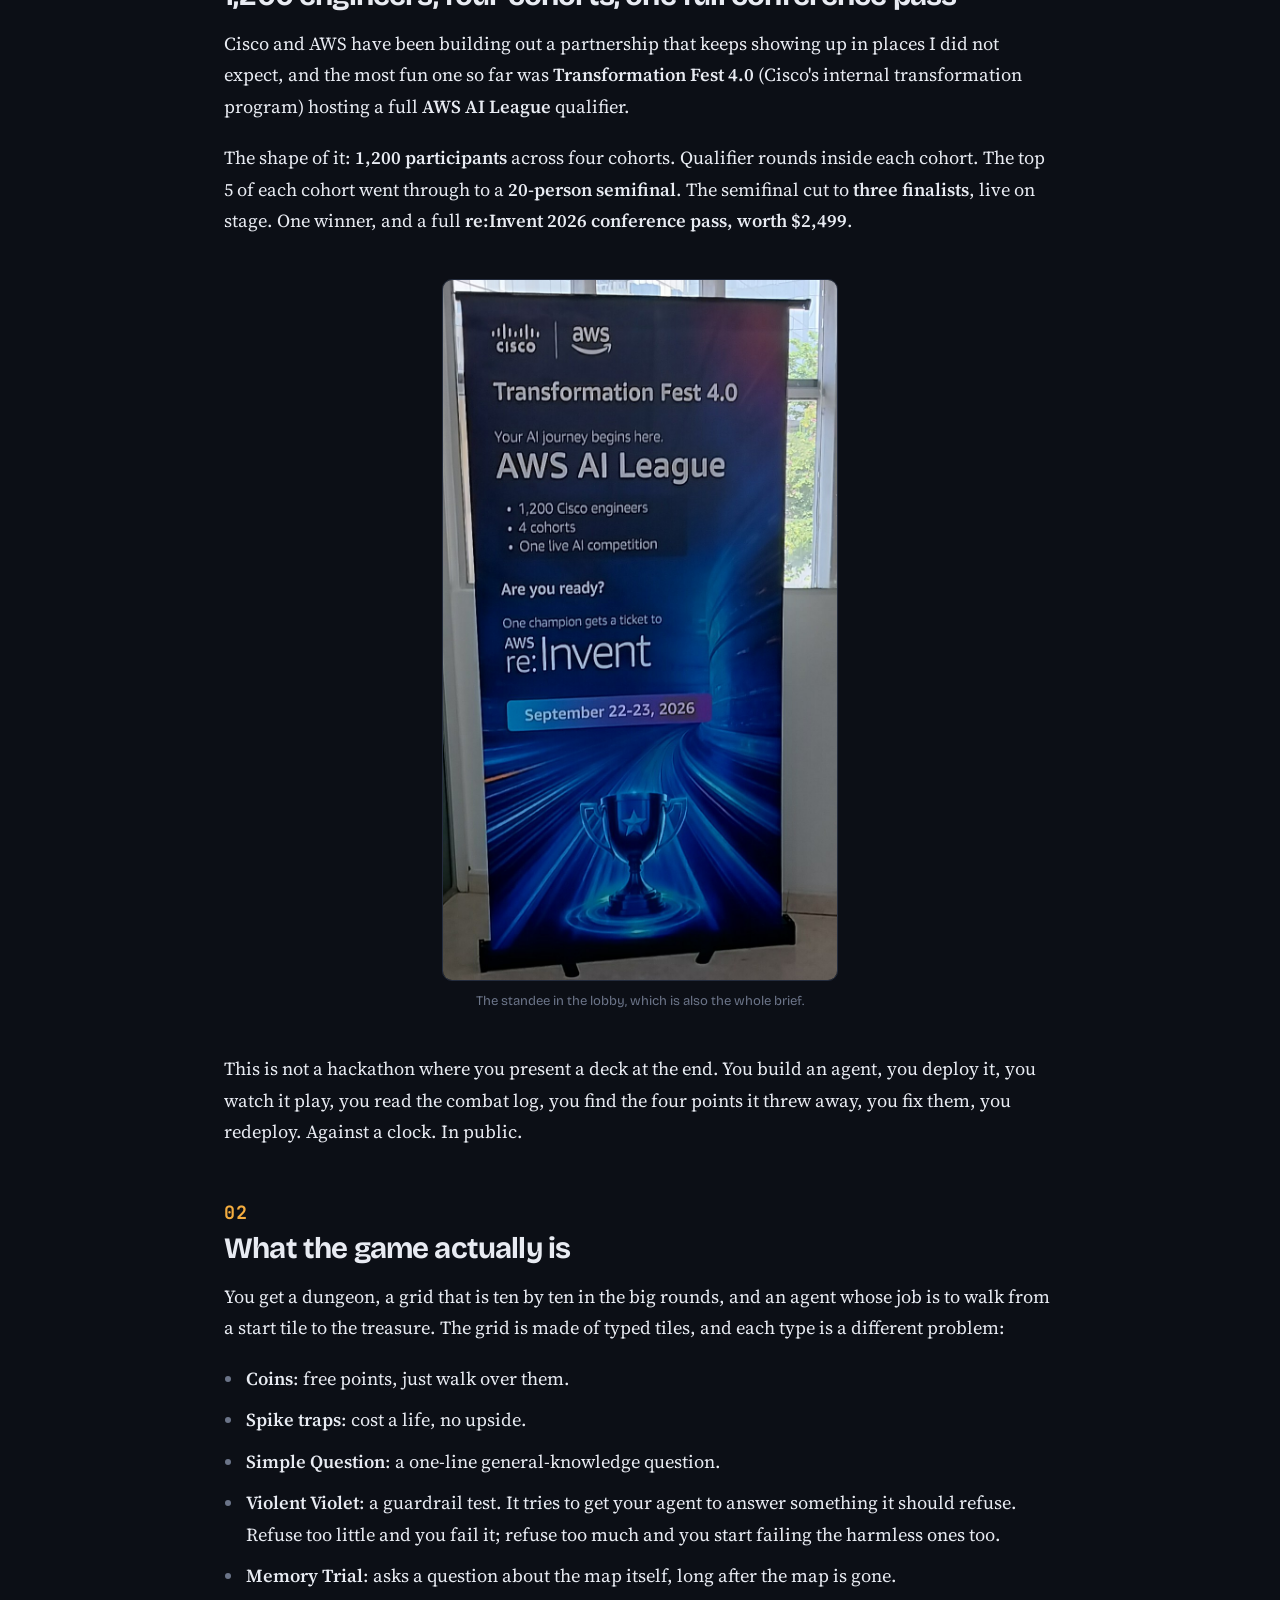
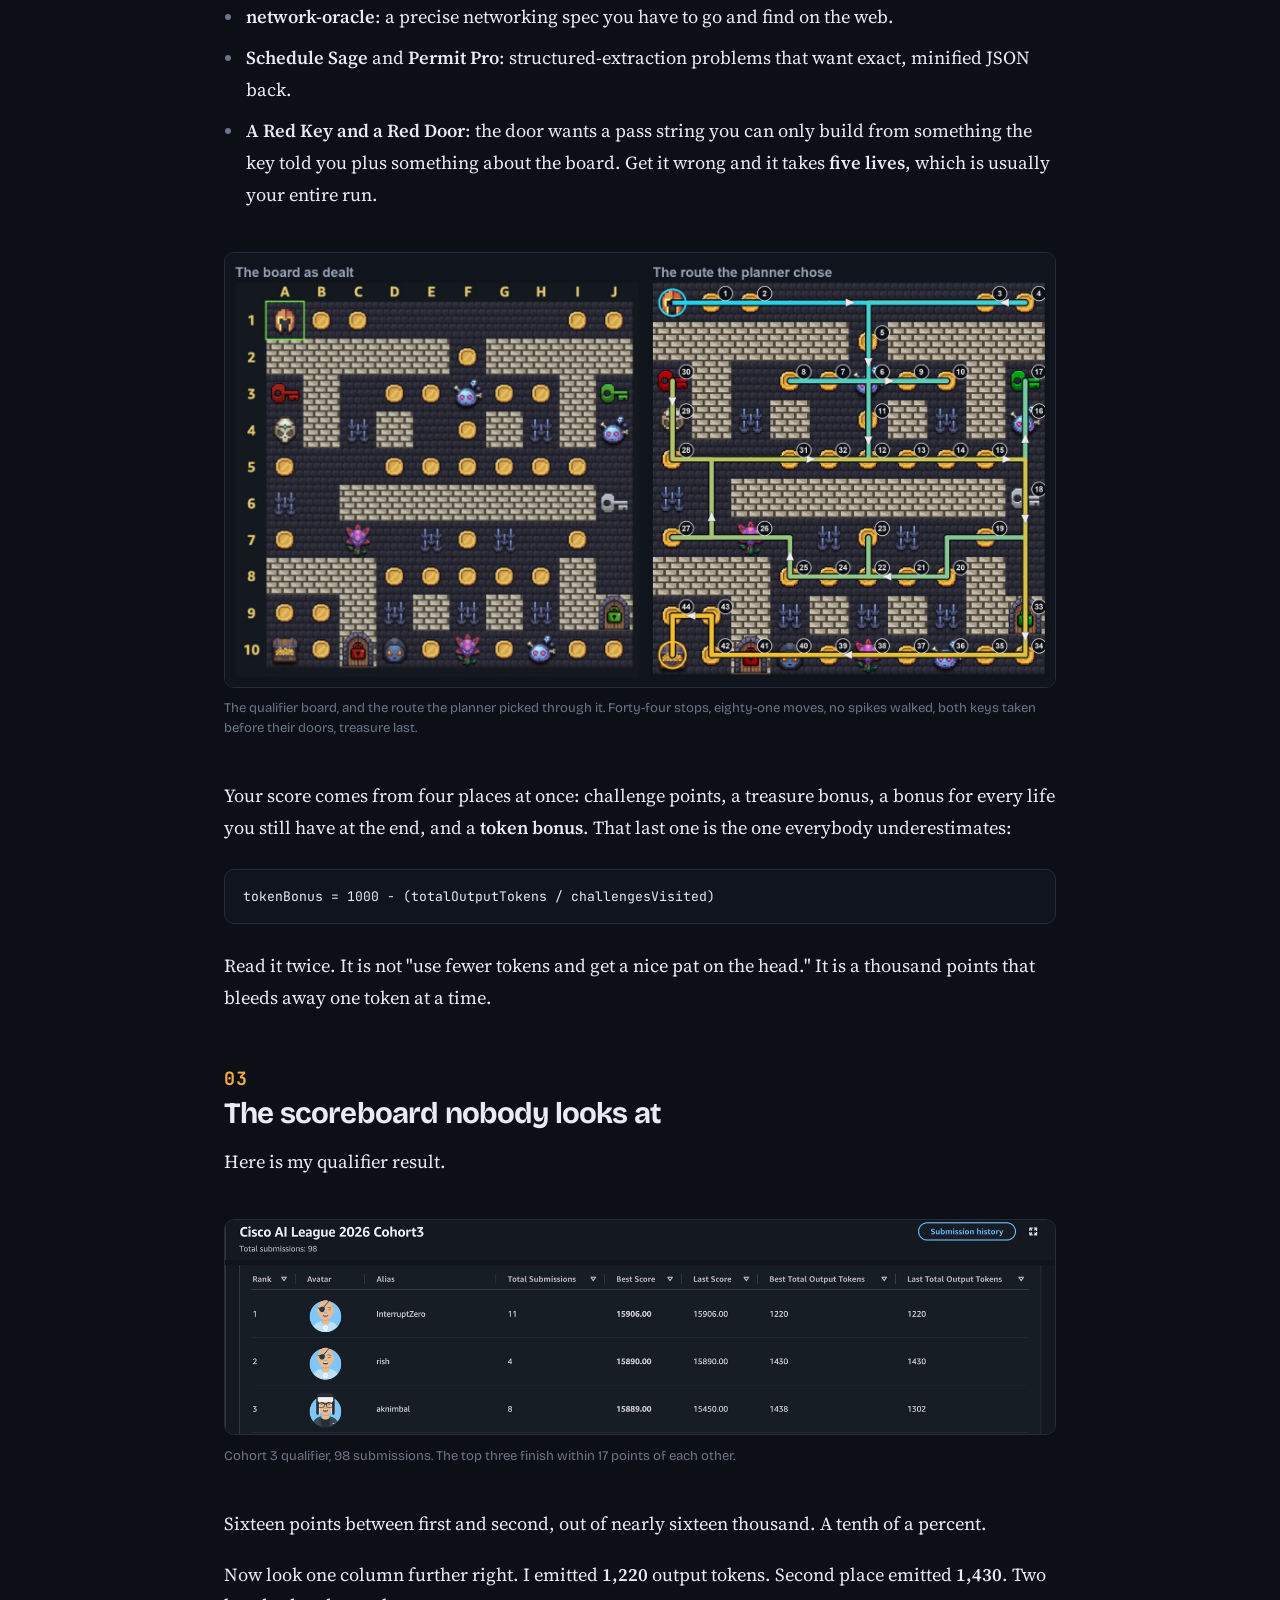
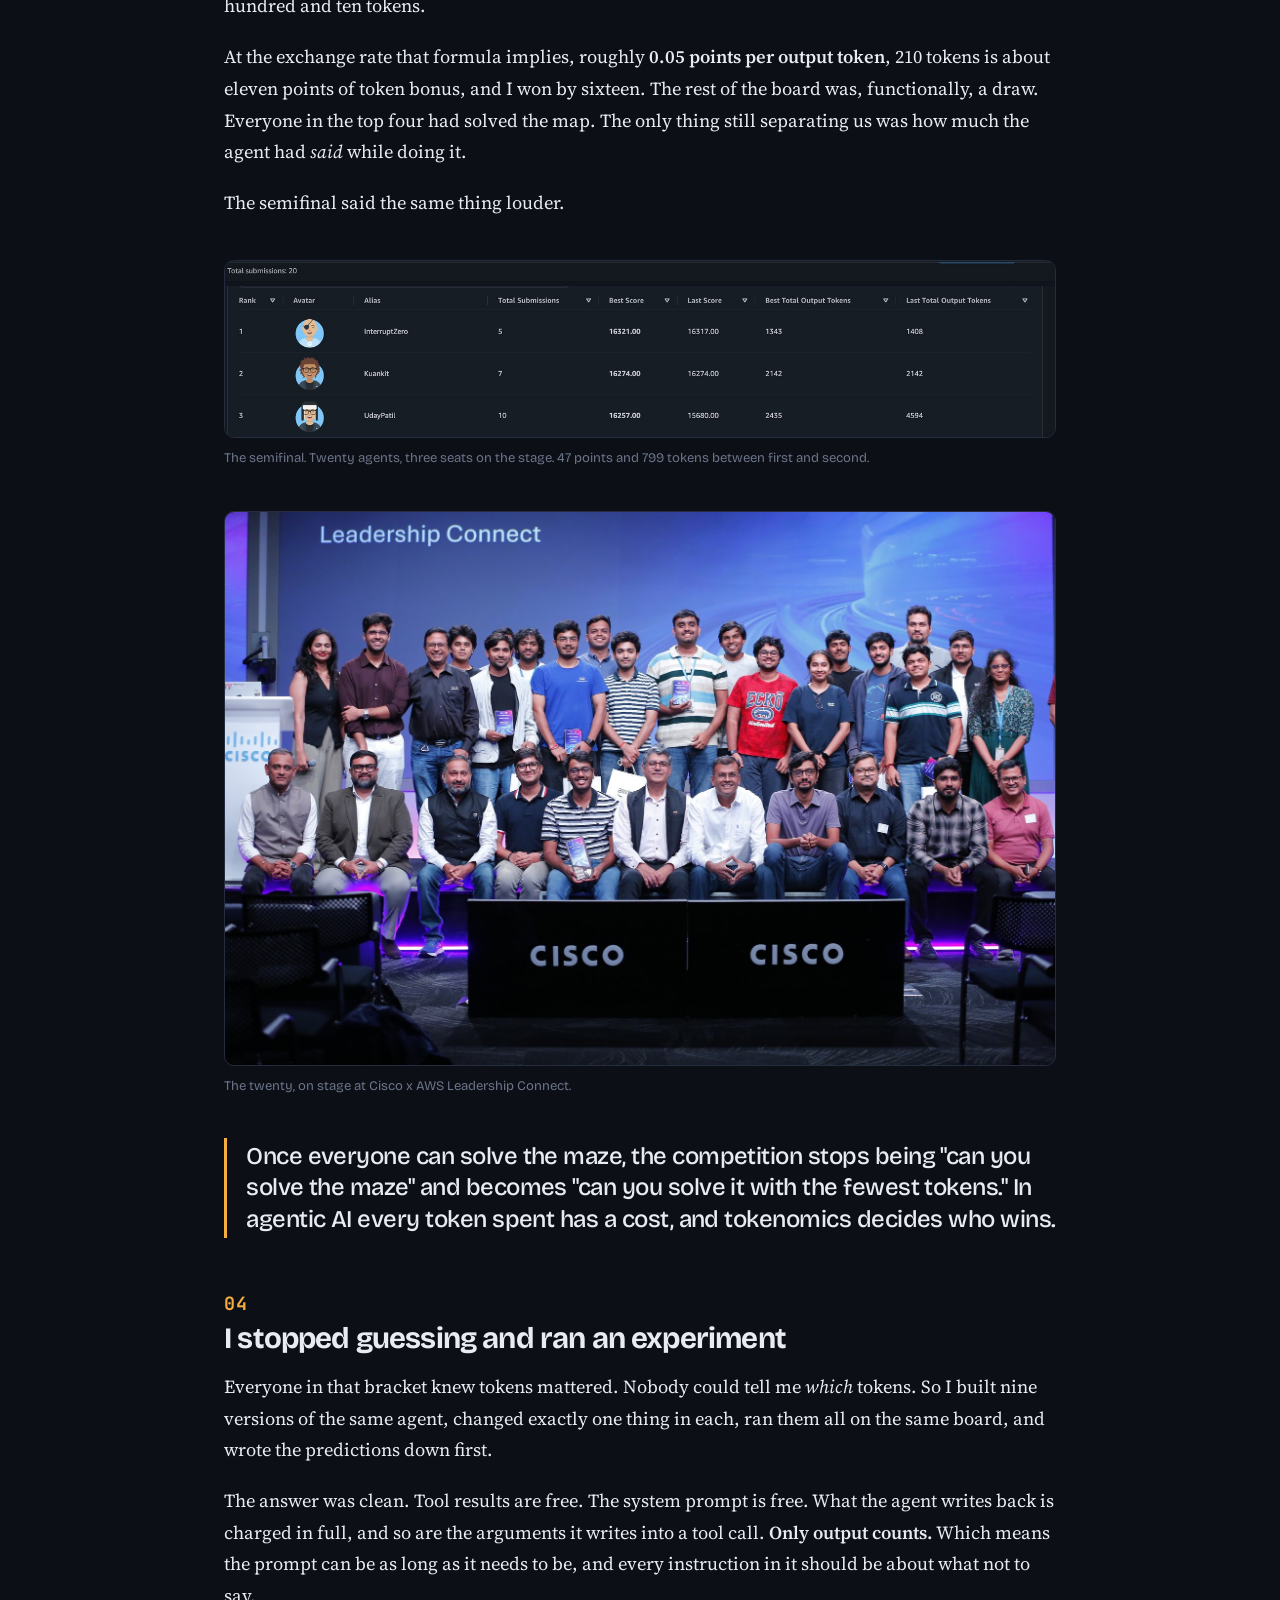
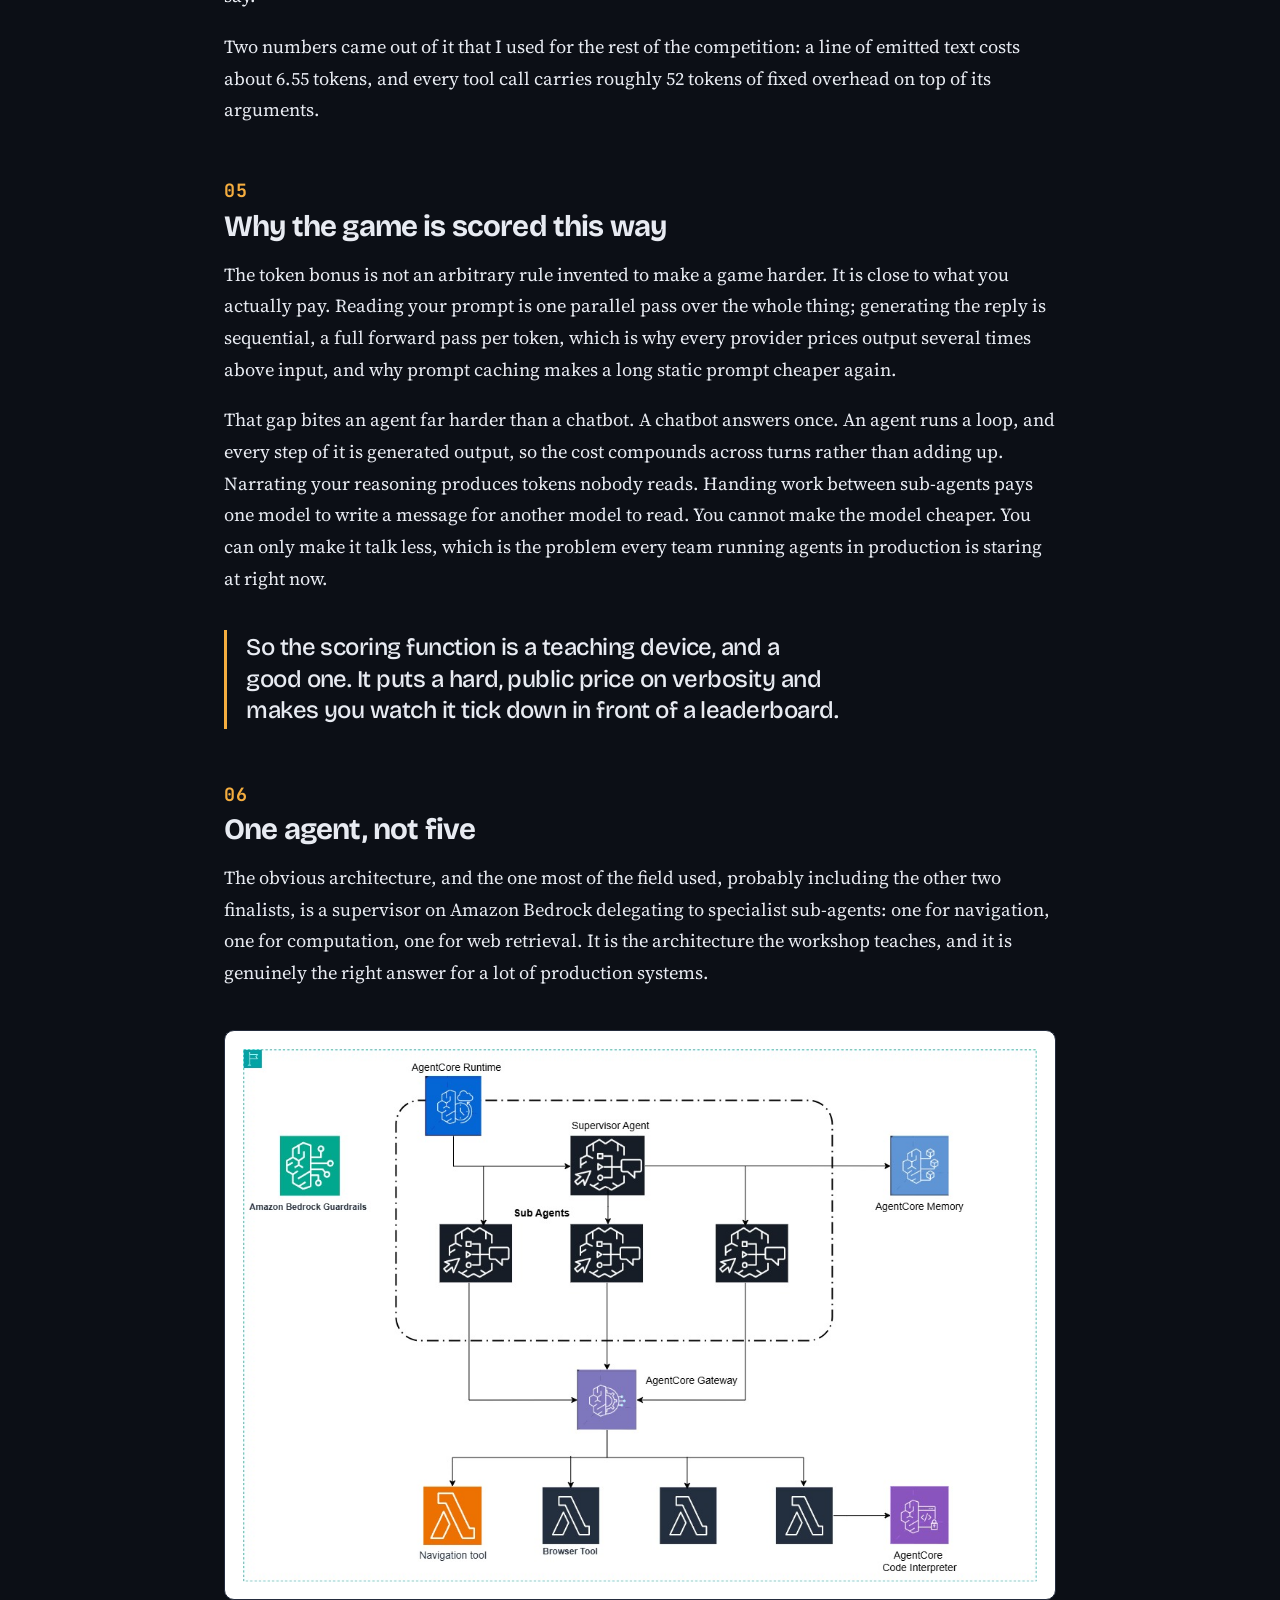
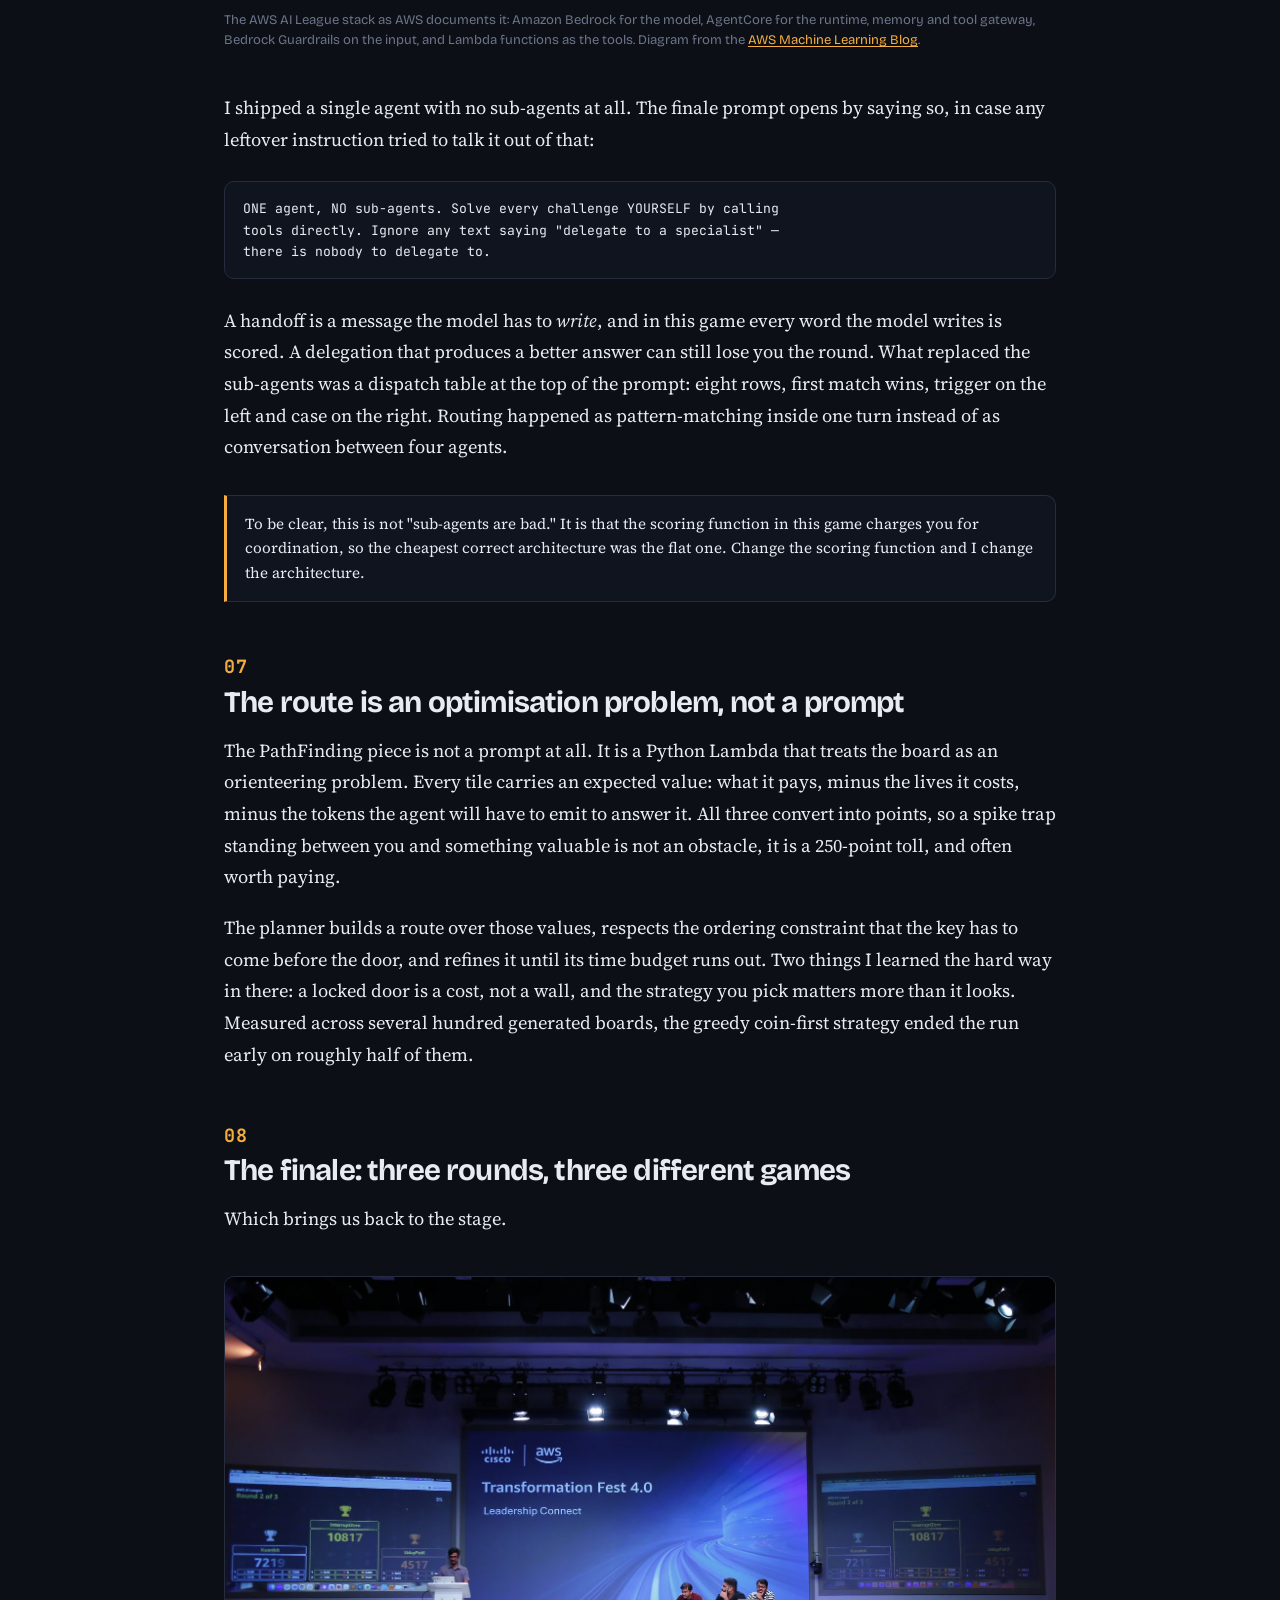
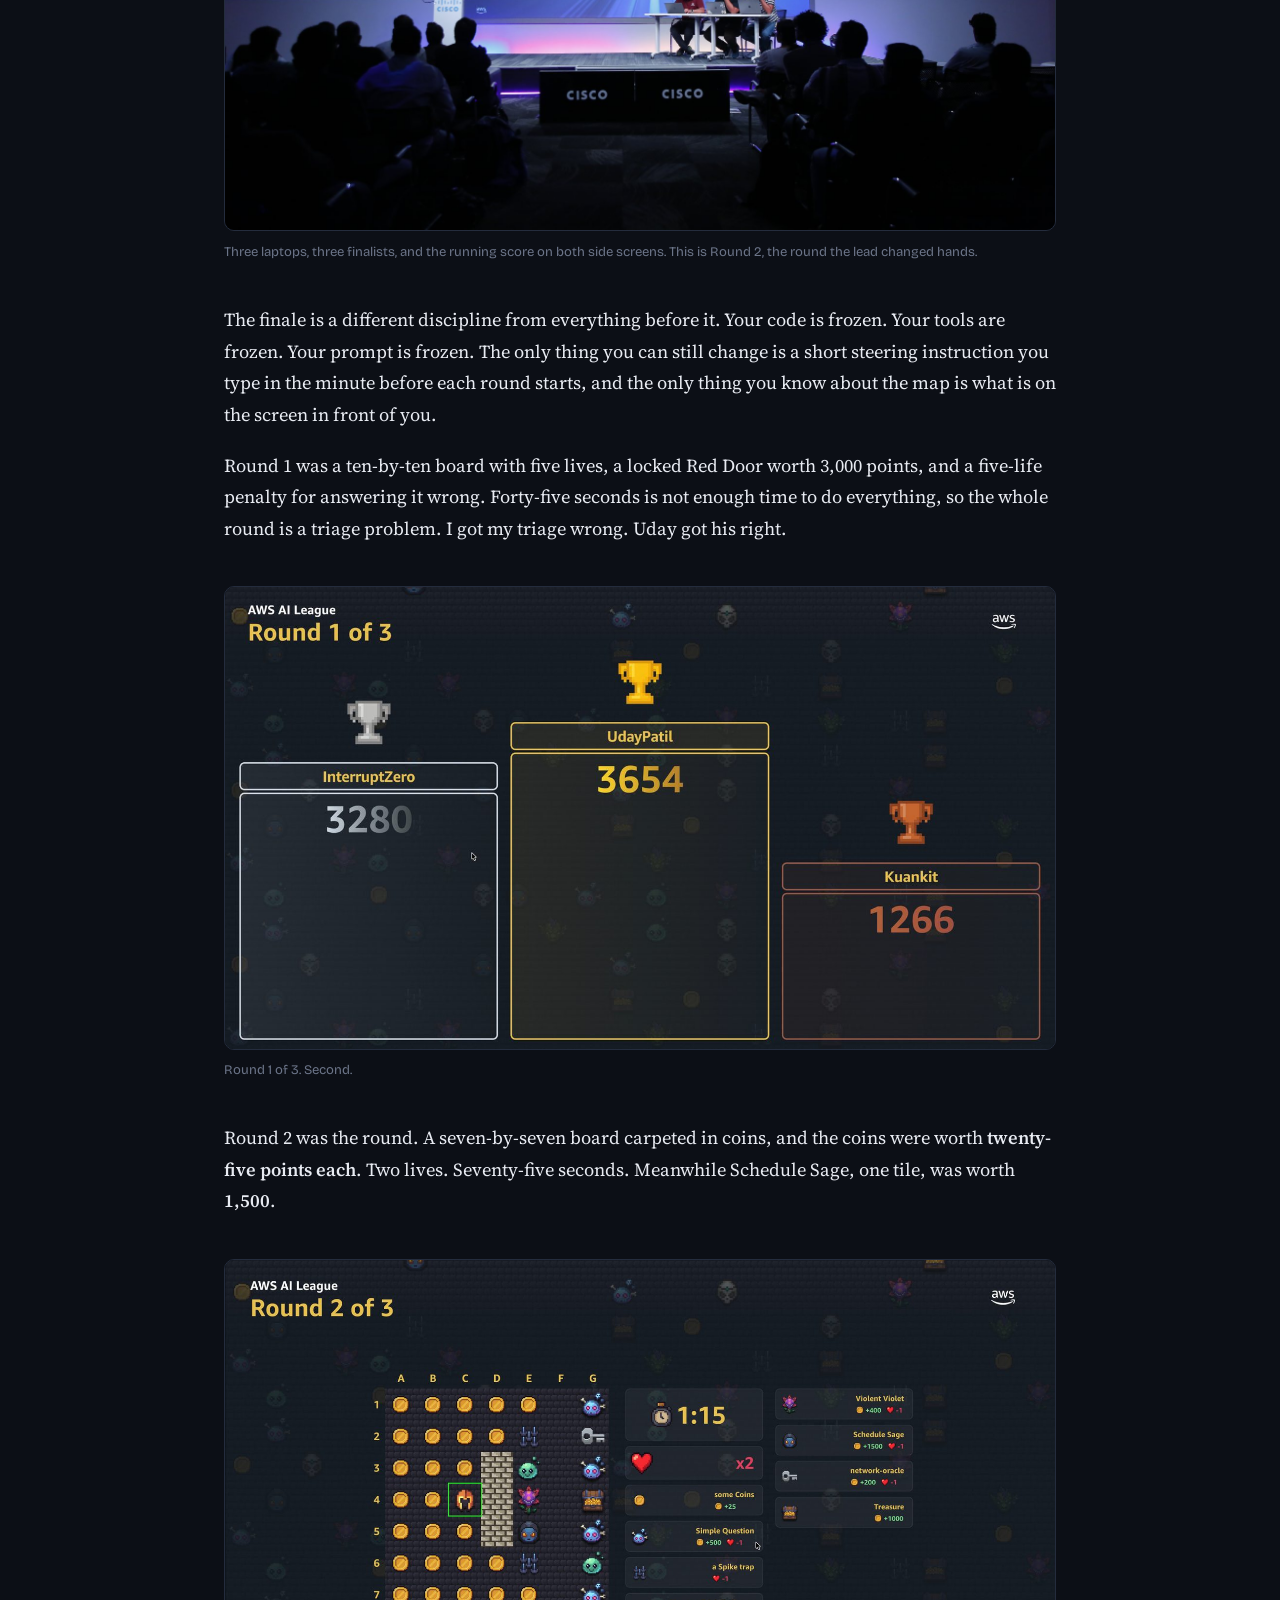
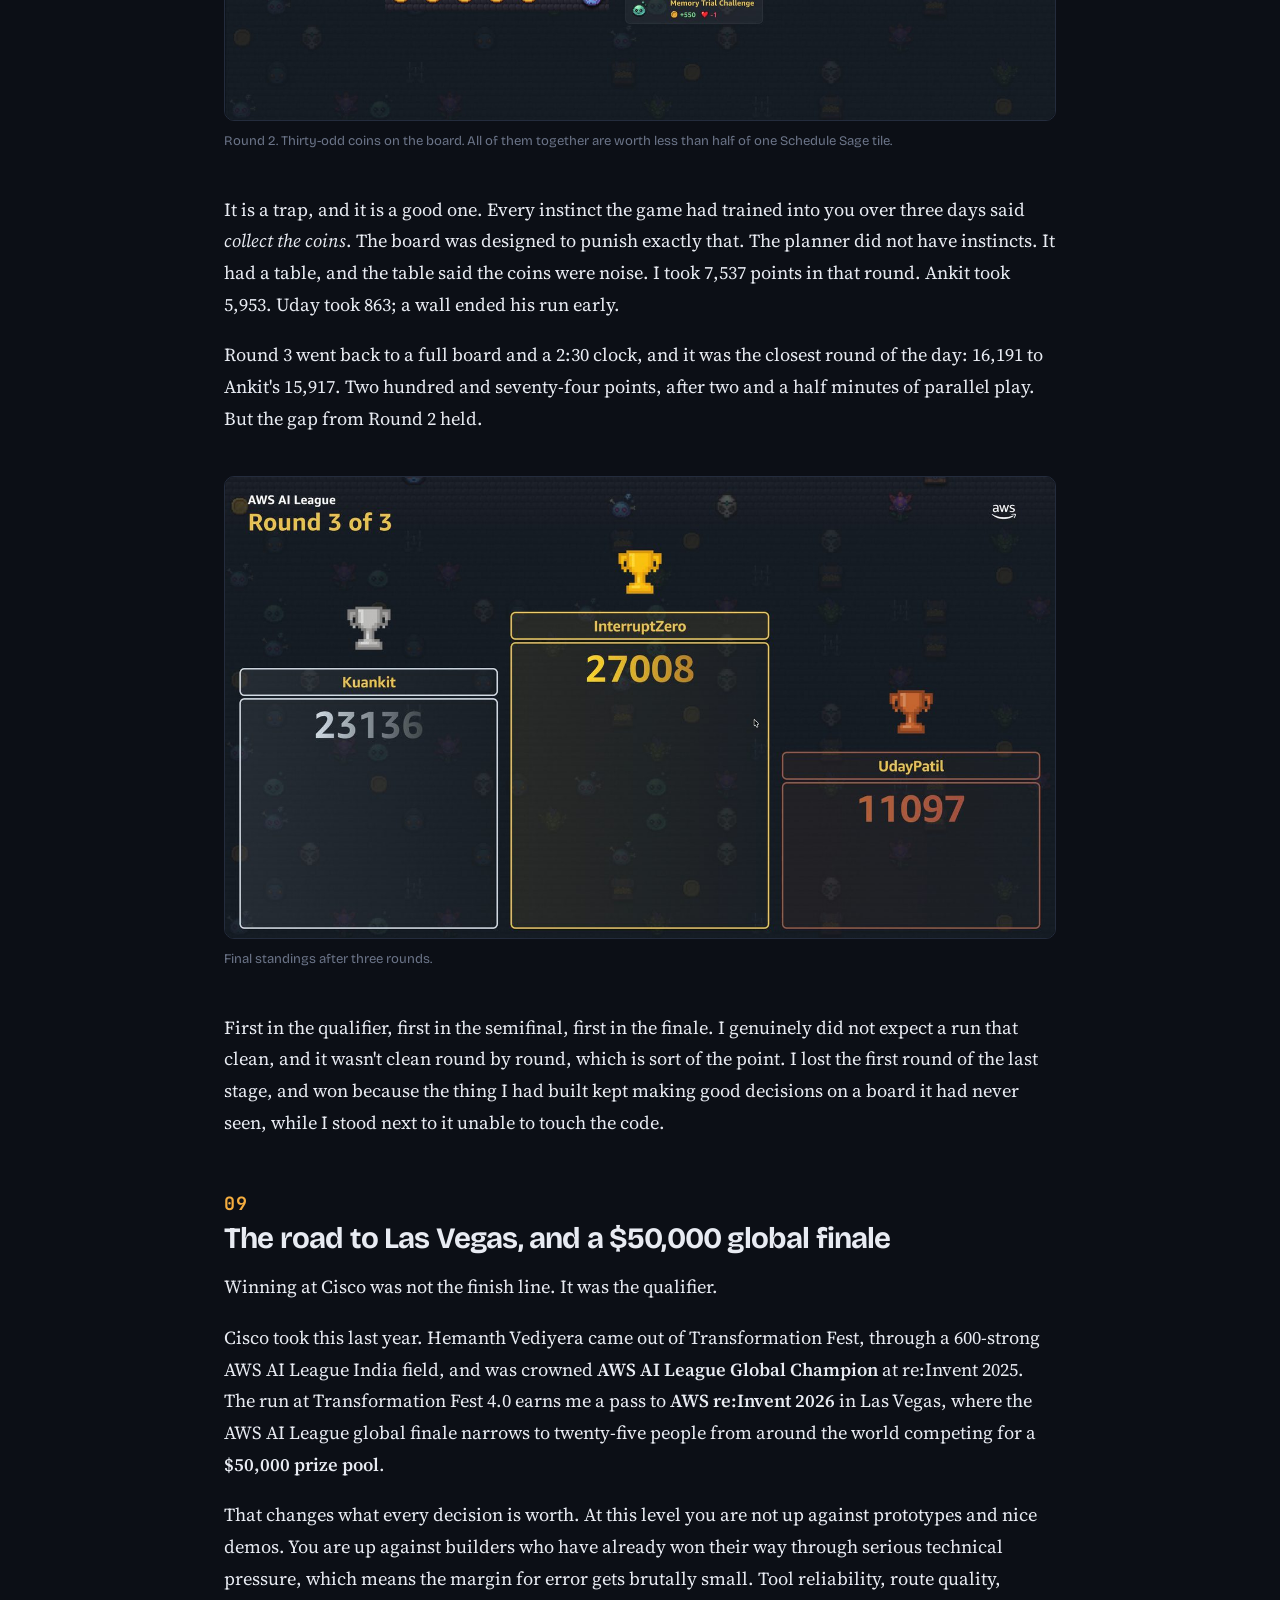
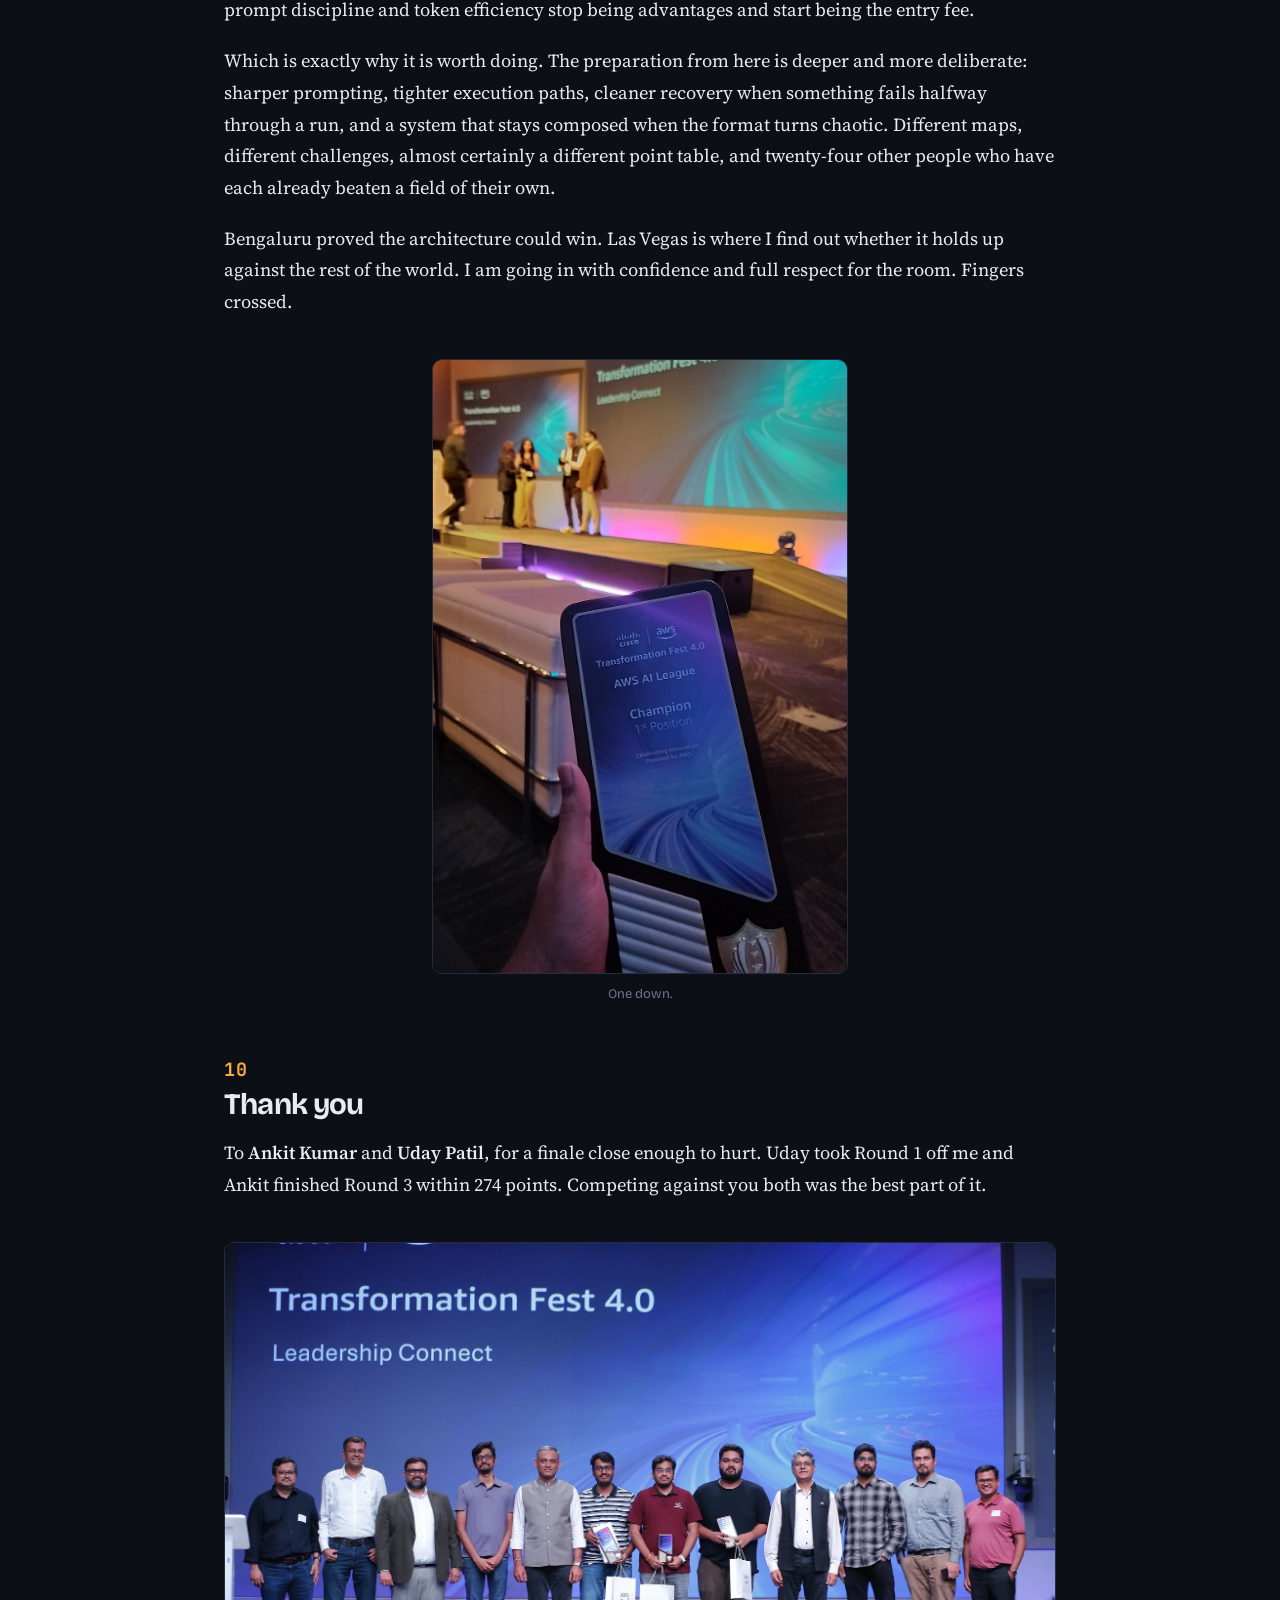
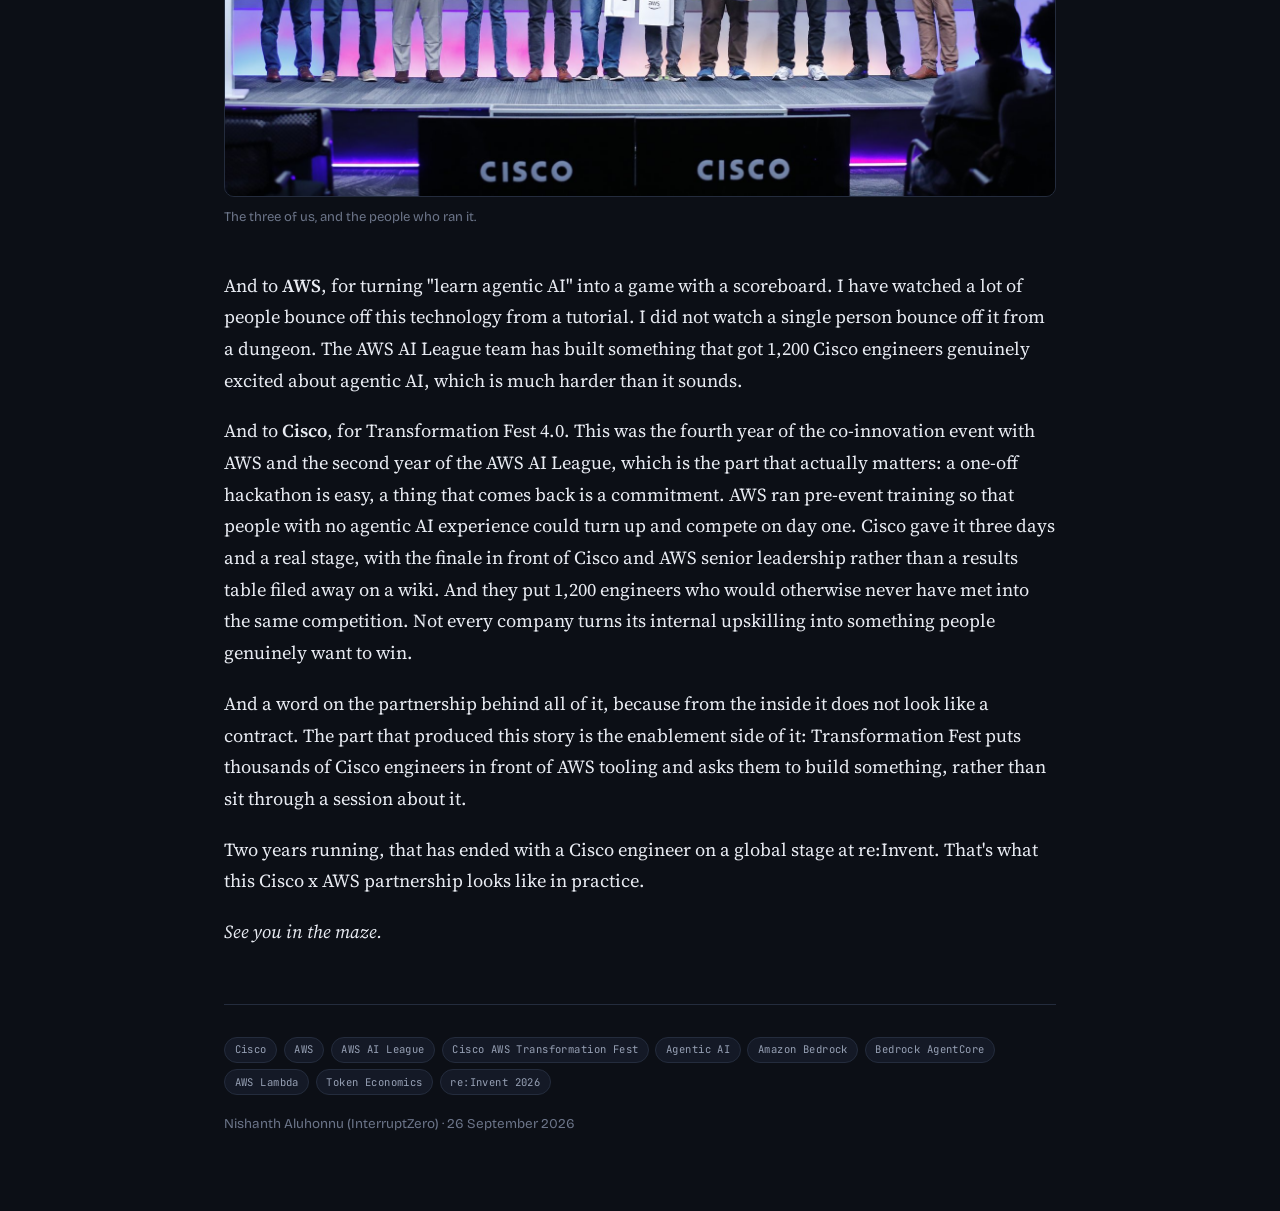
==== commit 3a3032c0: "Add Google search console html" ====
--- a/blog/aws-ai-league-cisco-2026/index.html
+++ b/blog/aws-ai-league-cisco-2026/index.html
@@ -4,13 +4,16 @@
 <meta charset="utf-8">
 <script>try{var t=localStorage.getItem('theme');if(t==='light')document.documentElement.setAttribute('data-theme','light');}catch(e){}</script>
 <meta name="viewport" content="width=device-width, initial-scale=1, viewport-fit=cover">
-<title>1,200 to 1</title>
-<meta name="description" content="How a single-agent, Lambda-heavy design swept the AWS AI League at Cisco Transformation Fest 4.0, and why the margin was output tokens.">
+<title>Winning Cisco x AWS Transformation Fest 4.0 (AWS AI League) – 1,200 to 1</title>
+<meta name="description" content="How Nishanth Aluhonnu won the Cisco x AWS Transformation Fest 4.0 (AWS AI League), sweeping all three rounds with a single-agent, Lambda-heavy design decided by output tokens.">
 <meta property="og:type" content="article">
-<meta property="og:title" content="1,200 to 1">
-<meta property="og:description" content="How a single-agent, Lambda-heavy design swept the AWS AI League at Cisco Transformation Fest 4.0, and why the margin was output tokens.">
+<meta property="og:title" content="Winning Cisco x AWS Transformation Fest 4.0 (AWS AI League) – 1,200 to 1">
+<meta property="og:description" content="How Nishanth Aluhonnu won the Cisco x AWS Transformation Fest 4.0 (AWS AI League), sweeping all three rounds with a single-agent, Lambda-heavy design decided by output tokens.">
 <meta property="og:image" content="https://nishu88.github.io/assets/img/hero-award.jpg">
 <meta name="twitter:card" content="summary_large_image">
+<meta name="twitter:title" content="Winning Cisco x AWS Transformation Fest 4.0 (AWS AI League) – 1,200 to 1">
+<meta name="twitter:description" content="How Nishanth Aluhonnu won the Cisco x AWS Transformation Fest 4.0 (AWS AI League), sweeping all three rounds with a single-agent, Lambda-heavy design decided by output tokens.">
+<meta name="twitter:image" content="https://nishu88.github.io/assets/img/hero-award.jpg">
 <link rel="icon" href="data:image/svg+xml,<svg xmlns='http://www.w3.org/2000/svg' viewBox='0 0 100 100'><text y='.9em' font-size='90'>&#127942;</text></svg>">
 <link rel="stylesheet" href="https://fonts.googleapis.com/css2?family=Bricolage+Grotesque:opsz,wght@12..96,500;12..96,700;12..96,800&family=Source+Serif+4:ital,opsz,wght@0,8..60,400;0,8..60,600;1,8..60,400&family=JetBrains+Mono:wght@400;700&display=swap">
 <link rel="stylesheet" href="../../assets/css/style.css">
@@ -32,6 +35,7 @@
   <header class="masthead col">
     <p class="kicker">AWS AI League · Cisco Transformation Fest 4.0</p>
     <h1>1,200 to 1<span class="thin"></span></h1>
+    <h2 class="subhead" style="font-size:clamp(1.15rem,3.2vw,1.55rem);font-weight:700;letter-spacing:-.02em;line-height:1.2;margin:0 0 1rem;color:var(--text)">How I won the Cisco x AWS Transformation Fest 4.0 AWS AI League</h2>
     <p class="deck">A clean sweep of the qualifier, the semifinal and the finale, decided in the end by how little my agent said.</p>
     <div class="byline">
       <span class="who">Nishanth Aluhonnu</span>
@@ -66,7 +70,7 @@
     </div>
 
     <figure>
-      <img src="../../assets/img/hero-award.jpg" alt="Receiving the AWS AI League champion award on stage at Cisco Transformation Fest 4.0. The plaque reads Champion, 1st Position.">
+      <img src="../../assets/img/hero-award.jpg" alt="Cisco x AWS Transformation Fest 4.0 winner Nishanth Aluhonnu receiving the AWS AI League champion award on stage. The plaque reads Champion, 1st Position.">
       <figcaption>Champion, 1st Position. Transformation Fest 4.0, Cisco × AWS.</figcaption>
     </figure>
 
@@ -120,7 +124,7 @@
     <p>Here is my qualifier result.</p>
 
     <figure class="bleed">
-      <img src="../../assets/img/qualifier-leaderboard.jpg" alt="Cisco AI League 2026 Cohort 3 qualifier leaderboard. Rank 1 InterruptZero, best score 15906.00, 1220 output tokens. Rank 2 rish, 15890.00, 1430 tokens. Rank 3 aknimbal, 15889.00, 1438 tokens.">
+      <img src="../../assets/img/qualifier-leaderboard.jpg" alt="Cisco x AWS Transformation Fest 4.0 AWS AI League Cohort 3 qualifier leaderboard. Rank 1 InterruptZero (winner Nishanth Aluhonnu), best score 15906.00, 1220 output tokens. Rank 2 rish, 15890.00, 1430 tokens. Rank 3 aknimbal, 15889.00, 1438 tokens.">
       <figcaption>Cohort 3 qualifier, 98 submissions. The top three finish within 17 points of each other.</figcaption>
     </figure>
 
@@ -133,7 +137,7 @@
     <p>The semifinal said the same thing louder.</p>
 
     <figure class="bleed">
-      <img src="../../assets/img/semifinal-leaderboard.jpg" alt="Semifinal leaderboard. Rank 1 InterruptZero 16321.00 with 1343 output tokens, rank 2 Kuankit 16274.00 with 2142, rank 3 UdayPatil 16257.00 with 2435.">
+      <img src="../../assets/img/semifinal-leaderboard.jpg" alt="Cisco x AWS Transformation Fest 4.0 AWS AI League semifinal leaderboard. Rank 1 InterruptZero (winner Nishanth Aluhonnu) 16321.00 with 1343 output tokens, rank 2 Kuankit 16274.00 with 2142, rank 3 UdayPatil 16257.00 with 2435.">
       <figcaption>The semifinal. Twenty agents, three seats on the stage. 47 points and 799 tokens between first and second.</figcaption>
     </figure>
 
@@ -217,7 +221,7 @@
     <p>Round 3 went back to a full board and a 2:30 clock, and it was the closest round of the day: 16,191 to Ankit's 15,917. Two hundred and seventy-four points, after two and a half minutes of parallel play. But the gap from Round 2 held.</p>
 
     <figure class="bleed">
-      <img src="../../assets/img/finale-r3-podium.jpg" alt="Final standings after three rounds: InterruptZero 27008, Kuankit 23136, UdayPatil 11097.">
+      <img src="../../assets/img/finale-r3-podium.jpg" alt="Cisco x AWS Transformation Fest 4.0 AWS AI League final standings after three rounds: winner Nishanth Aluhonnu (InterruptZero) 27008, Kuankit 23136, UdayPatil 11097.">
       <figcaption>Final standings after three rounds.</figcaption>
     </figure>
 
@@ -236,7 +240,7 @@
     <p>Bengaluru proved the architecture could win. Las Vegas is where I find out whether it holds up against the rest of the world. I am going in with confidence and full respect for the room. Fingers crossed.</p>
 
         <figure class="portrait">
-      <img src="../../assets/img/award-closeup.jpg" alt="The AWS AI League champion plaque held up in front of the Transformation Fest 4.0 stage, reading Champion, 1st Position, Celebrating Innovation, Powered by AWS.">
+      <img src="../../assets/img/award-closeup.jpg" alt="Cisco x AWS Transformation Fest 4.0 winner Nishanth Aluhonnu holding the AWS AI League champion plaque, reading Champion, 1st Position, Celebrating Innovation, Powered by AWS.">
       <figcaption>One down.</figcaption>
     </figure>
 
@@ -245,7 +249,7 @@
     <p>To <strong>Ankit Kumar</strong> and <strong>Uday Patil</strong>, for a finale close enough to hurt. Uday took Round 1 off me and Ankit finished Round 3 within 274 points. Competing against you both was the best part of it.</p>
 
     <figure class="bleed">
-      <img src="../../assets/img/finalists.jpg" alt="The three AWS AI League finalists holding their awards on stage, flanked by the Cisco and AWS leadership team, under a Transformation Fest 4.0 Leadership Connect screen.">
+      <img src="../../assets/img/finalists.jpg" alt="The three Cisco x AWS Transformation Fest 4.0 AWS AI League finalists holding their awards on stage, winner Nishanth Aluhonnu among them, flanked by the Cisco and AWS leadership team under a Transformation Fest 4.0 Leadership Connect screen.">
       <figcaption>The three of us, and the people who ran it.</figcaption>
     </figure>
 
